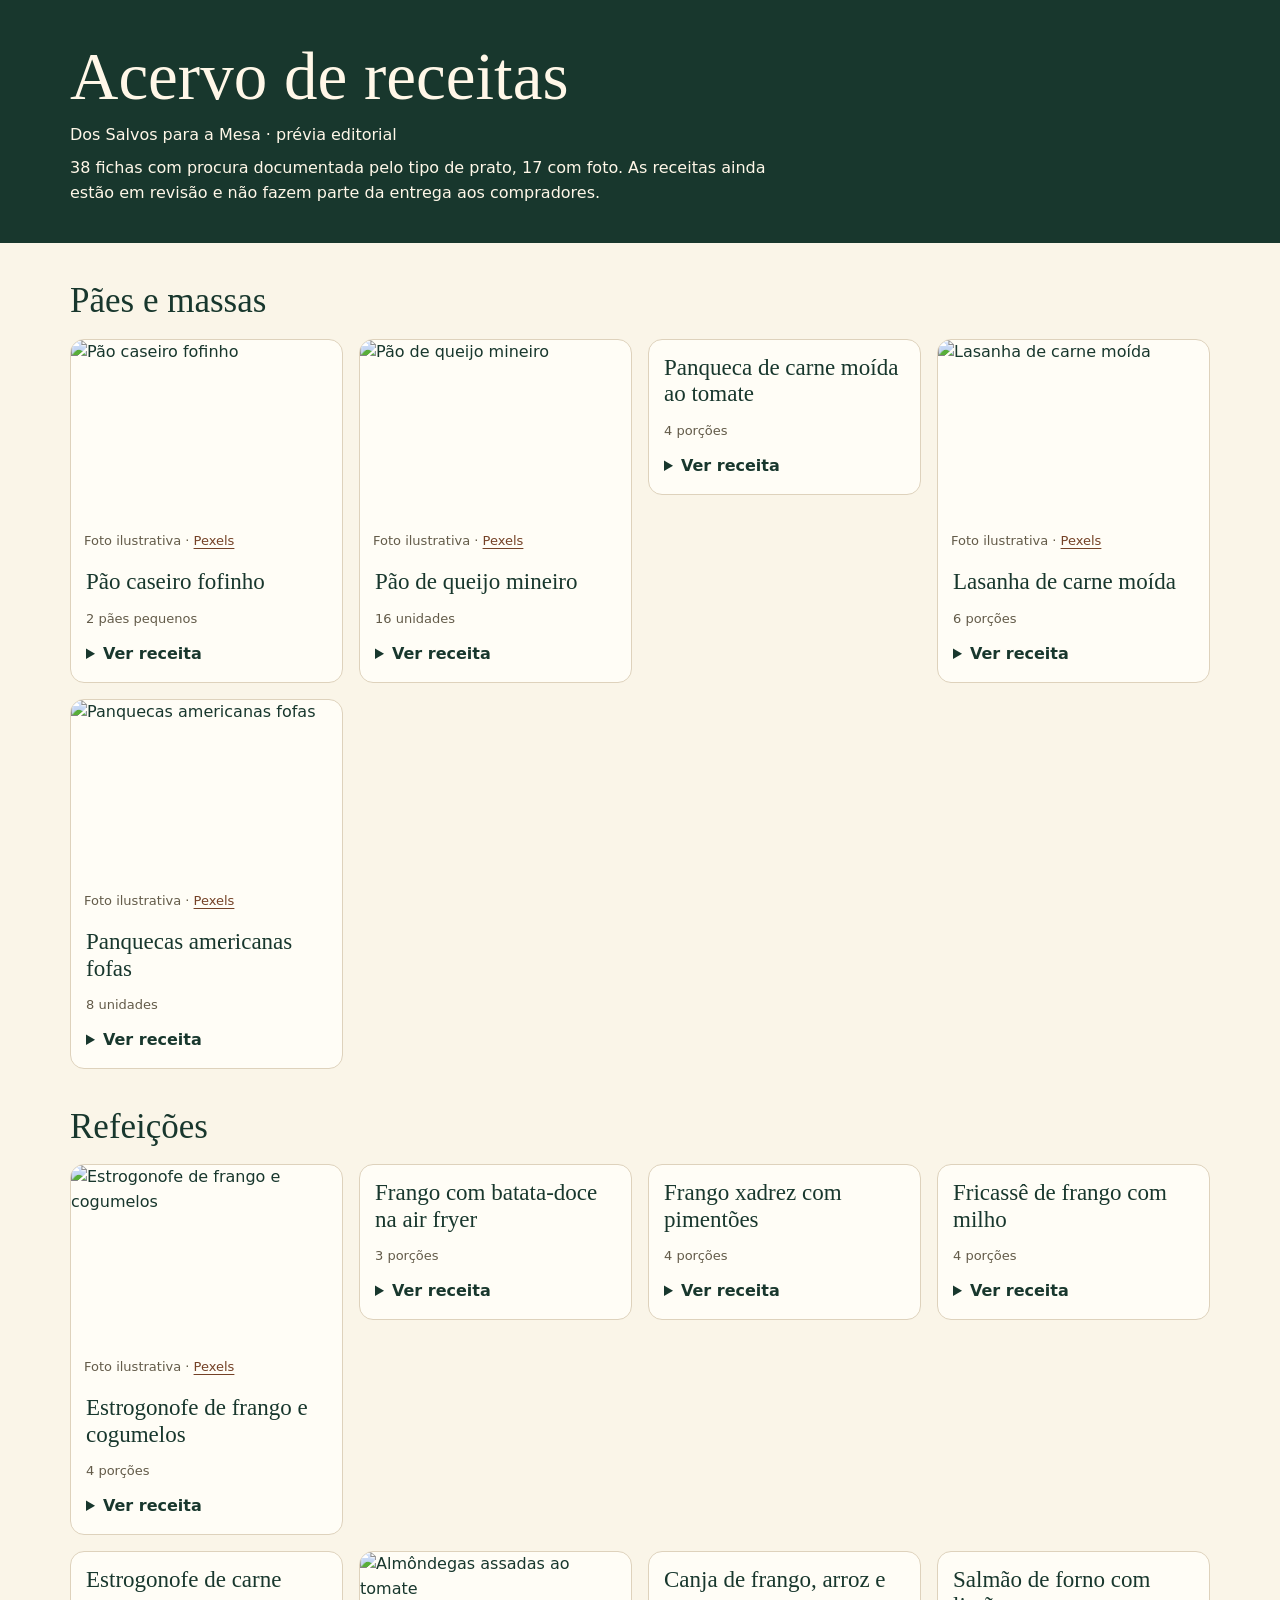
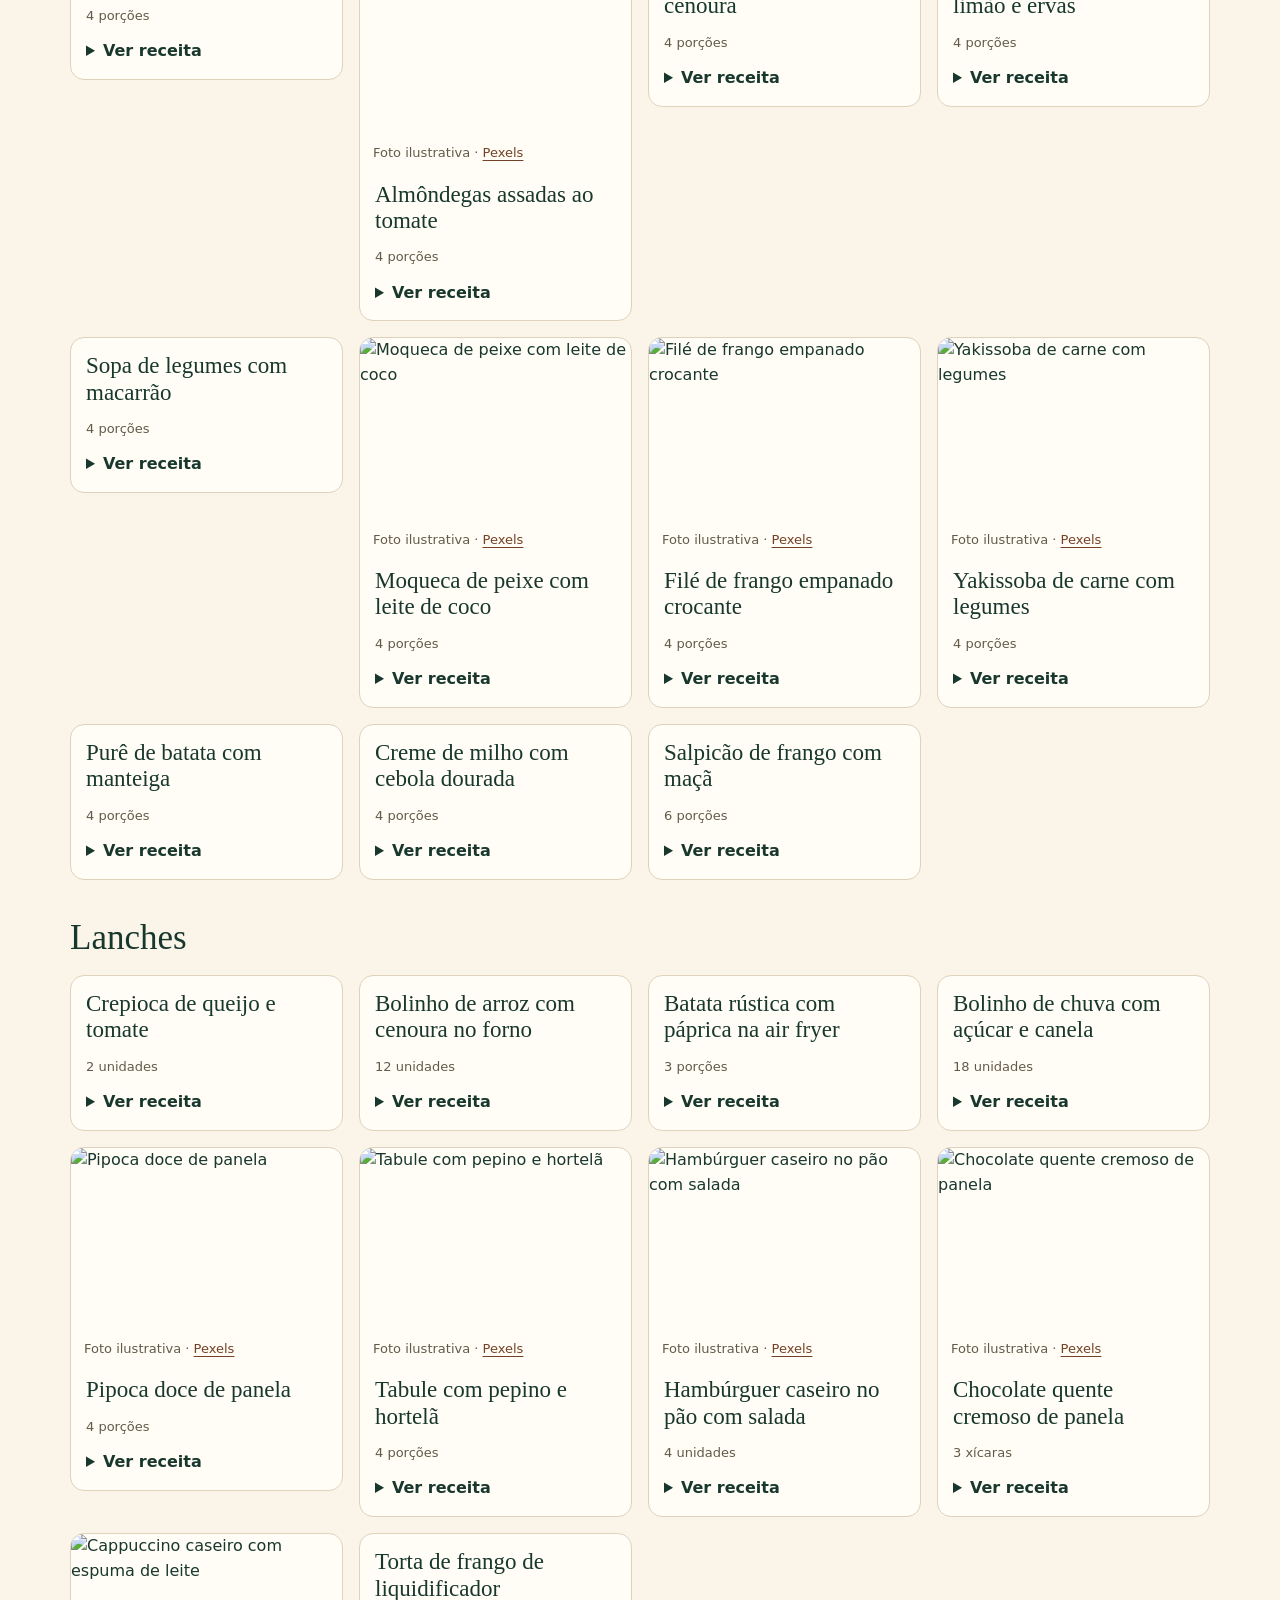
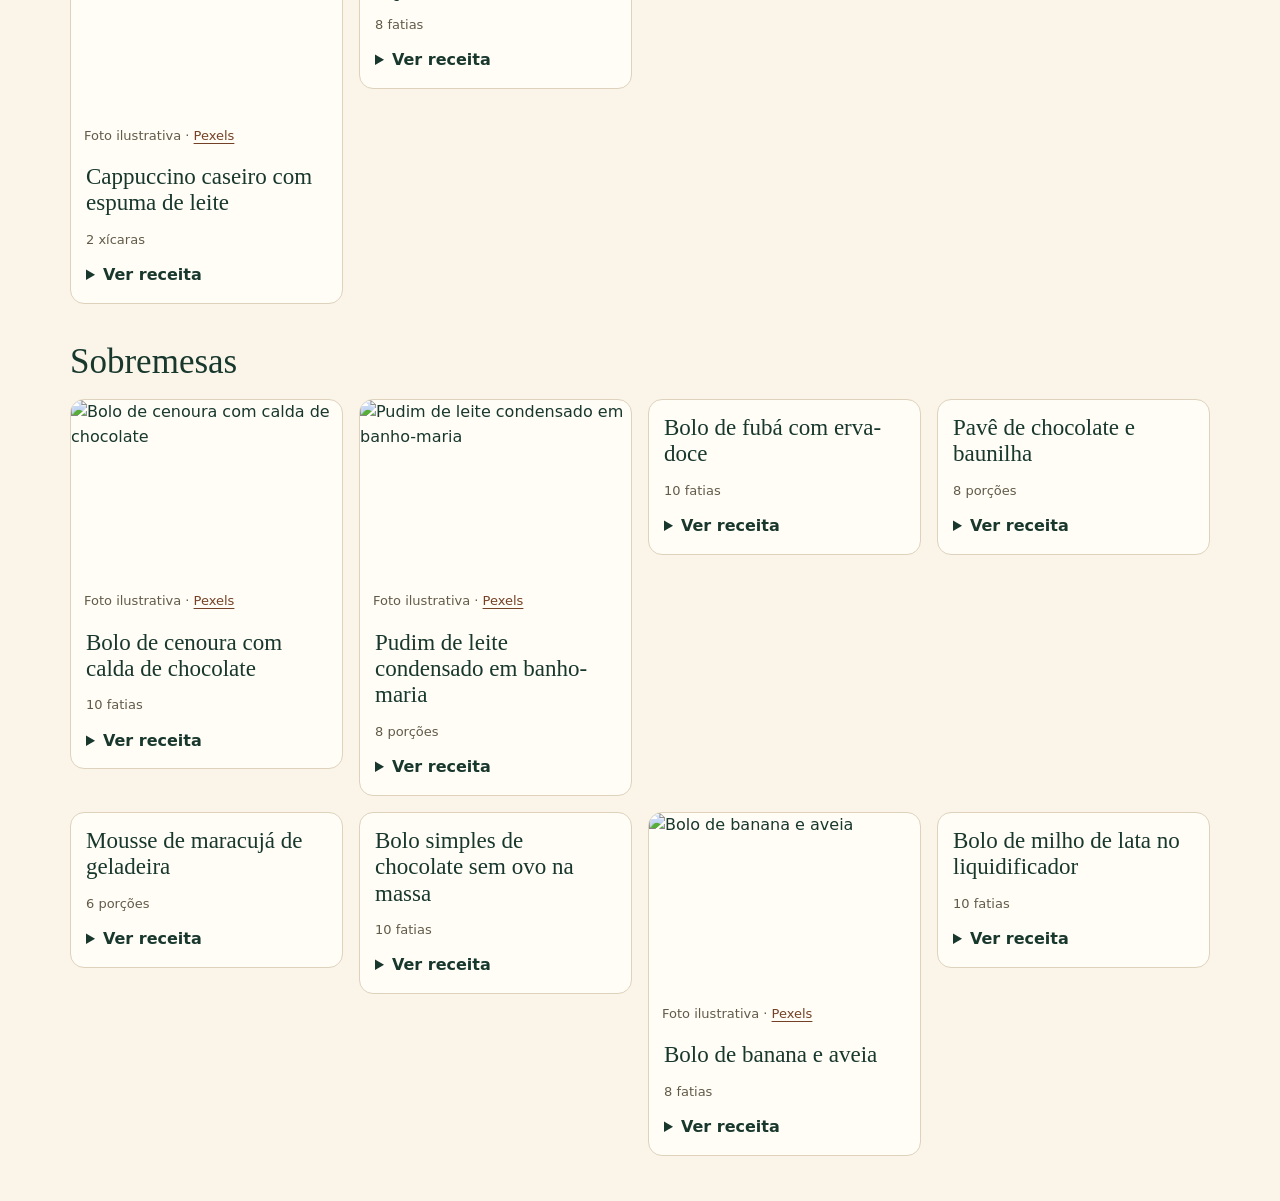
==== acervo/revisao/acervo.html @ db24f51f "Publicar prévia de 38 receitas com seleção de fotos Pexels" ====
<!doctype html><html lang="pt-BR"><head><meta charset="utf-8"><meta name="viewport" content="width=device-width, initial-scale=1">
<title>Acervo em revisão | Dos Salvos para a Mesa</title><style>
*{box-sizing:border-box}body{margin:0;background:#faf5e8;color:#18372d;font:16px/1.55 system-ui,sans-serif}header{background:#18372d;color:#fff7e8;padding:38px 0}.wrap{width:min(1140px,calc(100% - 36px));margin:auto}h1,h2,h3{font-family:Georgia,serif;line-height:1.15;font-weight:400}h1{margin:0;font-size:clamp(37px,6vw,67px)}h2{font-size:35px;margin:38px 0 17px}h3{font-size:23px;margin:0}header p{margin:8px 0 0;max-width:700px}.grid{display:grid;grid-template-columns:repeat(auto-fit,minmax(min(100%,255px),1fr));align-items:start;gap:16px}article{background:#fffdf6;border:1px solid #ded2bc;border-radius:14px;overflow:hidden}.inside{padding:15px}.yield,.source,figcaption{font-size:13px;color:#635b49}figure{margin:0}figure img{display:block;width:100%;height:auto;aspect-ratio:46/32;object-fit:cover}figcaption{padding:3px 13px}summary{cursor:pointer;font-weight:650}a{color:#744126;text-underline-offset:3px}main{padding-bottom:45px}h4{margin-bottom:5px}li{margin-bottom:6px}ul,ol{padding-left:22px}</style></head>
<body><header><div class="wrap"><h1>Acervo de receitas</h1><p>Dos Salvos para a Mesa · prévia editorial</p><p>38 fichas com procura documentada pelo tipo de prato, 17 com foto. As receitas ainda estão em revisão e não fazem parte da entrega aos compradores.</p></div></header><main class="wrap"><section><h2>Pães e massas</h2><div class="grid"><article><figure><img src="/acervo-fotos/8614367.jpg" width="460" height="320" alt="Pão caseiro fofinho" loading="lazy"><figcaption>Foto ilustrativa · <a href="https://www.pexels.com/photo/8614367/">Pexels</a></figcaption></figure><div class="inside"><h3>Pão caseiro fofinho</h3><p class="yield">2 pães pequenos</p><details><summary>Ver receita</summary><h4>Ingredientes</h4><ul><li>500 g farinha de trigo</li><li>300 ml água morna</li><li>7 g fermento biológico seco</li><li>25 g açúcar</li><li>9 g sal</li><li>30 ml óleo</li></ul><h4>Preparo</h4><ol><li>Misture farinha, fermento e açúcar. Junte água e óleo; acrescente sal e sove até a massa ficar lisa.</li><li>Cubra e deixe crescer até quase dobrar. Divida em duas partes, modele e coloque em formas de pão untadas.</li><li>Deixe crescer até a massa ficar leve. Asse a 190 °C por 25 a 35 minutos, até dourar; deixe esfriar sobre uma grade.</li></ol><p class="source">Procura pelo tipo de prato: <a href="https://www.tudogostoso.com.br/">Pão caseiro</a></p></details></div></article><article><figure><img src="/acervo-fotos/37778433.jpg" width="460" height="320" alt="Pão de queijo mineiro" loading="lazy"><figcaption>Foto ilustrativa · <a href="https://www.pexels.com/photo/37778433/">Pexels</a></figcaption></figure><div class="inside"><h3>Pão de queijo mineiro</h3><p class="yield">16 unidades</p><details><summary>Ver receita</summary><h4>Ingredientes</h4><ul><li>250 g polvilho doce</li><li>100 ml leite</li><li>55 ml óleo</li><li>4 g sal</li><li>1 ovo</li><li>150 g queijo meia-cura ralado</li></ul><h4>Preparo</h4><ol><li>Misture polvilho e sal. Aqueça leite e óleo até começar a ferver e despeje aos poucos sobre o polvilho, mexendo.</li><li>Deixe amornar, acrescente o ovo batido e o queijo. Modele 16 bolinhas com as mãos untadas.</li><li>Distribua em assadeira com espaço entre elas e asse a 190 °C por 22 a 28 minutos, até dourar.</li></ol><p class="source">Procura pelo tipo de prato: <a href="https://www.tudogostoso.com.br/">Pão de queijo fácil e delicioso</a></p></details></div></article><article><div class="inside"><h3>Panqueca de carne moída ao tomate</h3><p class="yield">4 porções</p><details><summary>Ver receita</summary><h4>Ingredientes</h4><ul><li>160 g farinha de trigo</li><li>300 ml leite</li><li>2 ovos</li><li>20 ml óleo</li><li>400 g carne moída</li><li>100 g cebola</li><li>350 g passata</li><li>5 g sal</li></ul><h4>Preparo</h4><ol><li>Bata farinha, leite, ovos, metade do óleo e uma pitada do sal. Faça discos finos numa frigideira antiaderente.</li><li>Refogue cebola e carne no óleo restante até atingir 71 °C; junte parte da passata e o restante do sal e deixe reduzir.</li><li>Recheie os discos, enrole, cubra com a passata restante e aqueça em forno a 190 °C até borbulhar.</li></ol><p class="source">Procura pelo tipo de prato: <a href="https://www.tudogostoso.com.br/">Massa de panqueca</a></p></details></div></article><article><figure><img src="/acervo-fotos/5949900.jpg" width="460" height="320" alt="Lasanha de carne moída" loading="lazy"><figcaption>Foto ilustrativa · <a href="https://www.pexels.com/photo/5949900/">Pexels</a></figcaption></figure><div class="inside"><h3>Lasanha de carne moída</h3><p class="yield">6 porções</p><details><summary>Ver receita</summary><h4>Ingredientes</h4><ul><li>320 g massa seca de lasanha</li><li>650 g carne bovina moída</li><li>700 g passata</li><li>120 g cebola</li><li>3 dentes de alho</li><li>20 ml azeite</li><li>250 g muçarela</li><li>50 g parmesão</li><li>6 g sal</li></ul><h4>Preparo</h4><ol><li>Refogue cebola e alho no azeite, doure a carne até 71 °C e encorpe com passata e sal. Prepare a massa conforme a embalagem.</li><li>Monte alternando molho, massa e muçarela. Termine com molho e parmesão.</li><li>Cubra e asse a 190 °C até a massa ficar macia. Destampe para dourar e deixe repousar antes de cortar.</li></ol><p class="source">Procura pelo tipo de prato: <a href="https://www.tudogostoso.com.br/">Lasanha de carne moída</a></p></details></div></article><article><figure><img src="/acervo-fotos/6632446.jpg" width="460" height="320" alt="Panquecas americanas fofas" loading="lazy"><figcaption>Foto ilustrativa · <a href="https://www.pexels.com/photo/6632446/">Pexels</a></figcaption></figure><div class="inside"><h3>Panquecas americanas fofas</h3><p class="yield">8 unidades</p><details><summary>Ver receita</summary><h4>Ingredientes</h4><ul><li>190 g farinha de trigo</li><li>210 ml leite</li><li>1 ovo</li><li>22 g açúcar</li><li>20 g manteiga derretida</li><li>9 g fermento químico</li><li>2 g sal</li></ul><h4>Preparo</h4><ol><li>Misture farinha, açúcar, sal e fermento. Bata à parte leite, ovo e manteiga.</li><li>Junte as misturas e mexa só até umedecer a farinha, deixando alguns grumos.</li><li>Divida em oito discos numa frigideira antiaderente aquecida. Vire quando surgirem bolhas e cozinhe o outro lado até firmar.</li></ol><p class="source">Procura pelo tipo de prato: <a href="https://www.tudogostoso.com.br/">Panqueca americana</a></p></details></div></article></div></section><section><h2>Refeições</h2><div class="grid"><article><figure><img src="/acervo-fotos/40646836.jpg" width="460" height="320" alt="Estrogonofe de frango e cogumelos" loading="lazy"><figcaption>Foto ilustrativa · <a href="https://www.pexels.com/photo/40646836/">Pexels</a></figcaption></figure><div class="inside"><h3>Estrogonofe de frango e cogumelos</h3><p class="yield">4 porções</p><details><summary>Ver receita</summary><h4>Ingredientes</h4><ul><li>600 g peito de frango em cubos</li><li>150 g cogumelos frescos</li><li>100 g cebola</li><li>15 ml óleo</li><li>30 g extrato de tomate</li><li>10 g mostarda</li><li>200 g creme de leite</li><li>5 g sal</li></ul><h4>Preparo</h4><ol><li>Doure o frango em levas no óleo. Reserve e refogue cebola e cogumelos até a água evaporar.</li><li>Volte o frango à panela, incorpore extrato, mostarda e sal; acrescente um pouco de água se necessário e cozinhe até o centro do frango atingir 74 °C.</li><li>Abaixe o fogo, acrescente creme de leite e mexa até aquecer. Sirva com arroz se desejar.</li></ol><p class="source">Procura pelo tipo de prato: <a href="https://www.tudogostoso.com.br/">Strogonoff de frango</a></p></details></div></article><article><div class="inside"><h3>Frango com batata-doce na air fryer</h3><p class="yield">3 porções</p><details><summary>Ver receita</summary><h4>Ingredientes</h4><ul><li>450 g peito de frango</li><li>500 g batata-doce</li><li>20 ml azeite</li><li>4 g páprica doce</li><li>4 g sal</li><li>15 ml suco de limão</li></ul><h4>Preparo</h4><ol><li>Corte batata e frango em pedaços regulares e tempere separadamente. Divida azeite, páprica e sal entre os dois; use limão no frango.</li><li>Asse a batata a 190 °C, mexendo na metade do tempo, até amaciar. Reserve.</li><li>Asse o frango em uma camada, vire na metade e confira 74 °C no centro. Sirva com a batata.</li></ol><p class="source">Procura pelo tipo de prato: <a href="https://www.tudogostoso.com.br/">Peito de frango na air fryer</a></p></details></div></article><article><div class="inside"><h3>Frango xadrez com pimentões</h3><p class="yield">4 porções</p><details><summary>Ver receita</summary><h4>Ingredientes</h4><ul><li>600 g peito de frango</li><li>220 g pimentão</li><li>130 g cebola</li><li>40 ml shoyu</li><li>10 g amido de milho</li><li>160 ml água</li><li>20 ml óleo</li><li>50 g amendoim torrado</li></ul><h4>Preparo</h4><ol><li>Corte frango, cebola e pimentões em cubos. Dissolva o amido na água fria e junte shoyu.</li><li>Doure o frango em levas no óleo. Retire e salteie cebola e pimentões até ficarem firmes.</li><li>Volte o frango, adicione o molho e cozinhe até engrossar e o frango chegar a 74 °C no centro. Finalize com amendoim.</li></ol><p class="source">Procura pelo tipo de prato: <a href="https://www.tudogostoso.com.br/">Frango xadrez</a></p></details></div></article><article><div class="inside"><h3>Fricassê de frango com milho</h3><p class="yield">4 porções</p><details><summary>Ver receita</summary><h4>Ingredientes</h4><ul><li>450 g frango cozido e desfiado</li><li>170 g milho cozido escorrido</li><li>160 g creme de leite</li><li>120 g requeijão</li><li>100 g cebola</li><li>10 ml óleo</li><li>100 g muçarela</li><li>60 g batata palha</li></ul><h4>Preparo</h4><ol><li>Bata o milho, o creme de leite e o requeijão até formar um creme.</li><li>Refogue a cebola no óleo e incorpore o frango e o creme. Passe para um refratário e cubra com muçarela.</li><li>Asse a 200 °C até dourar e atingir 74 °C no centro. Distribua a batata palha ao servir.</li></ol><p class="source">Procura pelo tipo de prato: <a href="https://www.tudogostoso.com.br/">Fricassê de frango</a></p></details></div></article><article><div class="inside"><h3>Estrogonofe de carne</h3><p class="yield">4 porções</p><details><summary>Ver receita</summary><h4>Ingredientes</h4><ul><li>600 g alcatra em tiras</li><li>100 g cebola</li><li>150 g cogumelos</li><li>20 ml óleo</li><li>30 g extrato de tomate</li><li>12 g mostarda</li><li>200 g creme de leite</li><li>5 g sal</li></ul><h4>Preparo</h4><ol><li>Seque e doure a carne no óleo em levas. Reserve.</li><li>Refogue cebola e cogumelos até a água evaporar. Junte extrato, mostarda e sal e mexa por um minuto.</li><li>Volte a carne até o ponto desejado, incorpore creme de leite em fogo baixo e aqueça sem deixar ferver vigorosamente.</li></ol><p class="source">Procura pelo tipo de prato: <a href="https://www.tudogostoso.com.br/">Estrogonofe de carne simples</a></p></details></div></article><article><figure><img src="/acervo-fotos/40646831.jpg" width="460" height="320" alt="Almôndegas assadas ao tomate" loading="lazy"><figcaption>Foto ilustrativa · <a href="https://www.pexels.com/photo/40646831/">Pexels</a></figcaption></figure><div class="inside"><h3>Almôndegas assadas ao tomate</h3><p class="yield">4 porções</p><details><summary>Ver receita</summary><h4>Ingredientes</h4><ul><li>500 g carne bovina moída</li><li>45 g farinha de rosca</li><li>1 ovo</li><li>60 g cebola ralada</li><li>2 dentes de alho</li><li>5 g sal</li><li>400 g passata de tomate</li><li>15 ml azeite</li><li>6 g salsinha</li></ul><h4>Preparo</h4><ol><li>Misture carne, farinha, ovo, cebola, metade do alho, sal e salsinha até dar liga. Modele 16 unidades.</li><li>Disponha em assadeira untada e asse a 210 °C até firmarem e atingirem 71 °C no centro.</li><li>Aqueça a passata com azeite e o alho restante; envolva as almôndegas no molho e sirva.</li></ol><p class="source">Procura pelo tipo de prato: <a href="https://www.tudogostoso.com.br/">Almôndegas</a></p></details></div></article><article><div class="inside"><h3>Canja de frango, arroz e cenoura</h3><p class="yield">4 porções</p><details><summary>Ver receita</summary><h4>Ingredientes</h4><ul><li>400 g peito de frango</li><li>110 g arroz</li><li>160 g cenoura</li><li>100 g cebola</li><li>2 dentes de alho</li><li>15 ml óleo</li><li>1 litro de água</li><li>5 g sal</li><li>8 g salsinha</li></ul><h4>Preparo</h4><ol><li>Refogue cebola e alho no óleo. Junte frango, água e sal e cozinhe até o frango atingir 74 °C.</li><li>Retire e desfie o frango. No caldo, cozinhe o arroz e a cenoura em cubos até amaciarem.</li><li>Volte o frango à panela, aqueça, ajuste a consistência e finalize com salsinha.</li></ol><p class="source">Procura pelo tipo de prato: <a href="https://www.tudogostoso.com.br/">Canja de galinha rápida</a></p></details></div></article><article><div class="inside"><h3>Salmão de forno com limão e ervas</h3><p class="yield">4 porções</p><details><summary>Ver receita</summary><h4>Ingredientes</h4><ul><li>600 g filé de salmão</li><li>20 ml azeite</li><li>25 ml suco de limão</li><li>1 dente de alho</li><li>8 g salsinha</li><li>4 g sal</li></ul><h4>Preparo</h4><ol><li>Misture azeite, alho, limão e sal. Pincele no salmão e disponha em travessa com a pele para baixo.</li><li>Asse a 200 °C até chegar a 63 °C no centro, conferindo com termômetro.</li><li>Finalize com salsinha picada e sirva.</li></ol><p class="source">Procura pelo tipo de prato: <a href="https://www.tudogostoso.com.br/">Filé de salmão ao forno facílimo</a></p></details></div></article><article><div class="inside"><h3>Sopa de legumes com macarrão</h3><p class="yield">4 porções</p><details><summary>Ver receita</summary><h4>Ingredientes</h4><ul><li>120 g macarrão sem ovo</li><li>250 g batata</li><li>160 g cenoura</li><li>150 g abobrinha</li><li>100 g cebola</li><li>200 g tomate</li><li>15 ml azeite</li><li>1 litro de água</li><li>5 g sal</li></ul><h4>Preparo</h4><ol><li>Refogue a cebola em azeite e junte tomate, água e sal.</li><li>Cozinhe batata e cenoura em cubos até começarem a amaciar. Junte abobrinha e macarrão.</li><li>Cozinhe até a massa ficar macia e acerte a consistência com água quente, se precisar.</li></ol><p class="source">Procura pelo tipo de prato: <a href="https://www.tudogostoso.com.br/">Sopa de legumes com macarrão</a></p></details></div></article><article><figure><img src="/acervo-fotos/32252190.jpg" width="460" height="320" alt="Moqueca de peixe com leite de coco" loading="lazy"><figcaption>Foto ilustrativa · <a href="https://www.pexels.com/photo/32252190/">Pexels</a></figcaption></figure><div class="inside"><h3>Moqueca de peixe com leite de coco</h3><p class="yield">4 porções</p><details><summary>Ver receita</summary><h4>Ingredientes</h4><ul><li>600 g peixe branco em postas</li><li>240 g tomate</li><li>150 g pimentão</li><li>120 g cebola</li><li>200 ml leite de coco</li><li>15 ml azeite de dendê</li><li>20 ml suco de limão</li><li>5 g sal</li><li>8 g coentro</li></ul><h4>Preparo</h4><ol><li>Tempere o peixe com limão e sal. Fatie cebola, tomate e pimentão.</li><li>Refogue cebola e pimentão no dendê, junte tomate e leite de coco e deixe formar o caldo.</li><li>Acomode as postas, tampe e cozinhe em fogo baixo até o centro atingir 63 °C. Finalize com coentro.</li></ol><p class="source">Procura pelo tipo de prato: <a href="https://www.tudogostoso.com.br/">Moqueca de peixe fácil</a></p></details></div></article><article><figure><img src="/acervo-fotos/39976667.jpg" width="460" height="320" alt="Filé de frango empanado crocante" loading="lazy"><figcaption>Foto ilustrativa · <a href="https://www.pexels.com/photo/39976667/">Pexels</a></figcaption></figure><div class="inside"><h3>Filé de frango empanado crocante</h3><p class="yield">4 porções</p><details><summary>Ver receita</summary><h4>Ingredientes</h4><ul><li>600 g filé de frango</li><li>60 g farinha de trigo</li><li>2 ovos</li><li>110 g farinha de rosca</li><li>5 g sal</li><li>3 g páprica doce</li><li>120 ml óleo</li></ul><h4>Preparo</h4><ol><li>Tempere o frango com sal e páprica. Passe na farinha de trigo, nos ovos batidos e na farinha de rosca.</li><li>Aqueça o óleo em uma frigideira e frite em pequenas levas, virando uma vez para dourar por igual.</li><li>Retire quando a parte mais grossa atingir 74 °C e deixe escorrer sobre uma grade.</li></ol><p class="source">Procura pelo tipo de prato: <a href="https://www.tudogostoso.com.br/">Filé de frango empanado</a></p></details></div></article><article><figure><img src="/acervo-fotos/27135617.jpg" width="460" height="320" alt="Yakissoba de carne com legumes" loading="lazy"><figcaption>Foto ilustrativa · <a href="https://www.pexels.com/photo/27135617/">Pexels</a></figcaption></figure><div class="inside"><h3>Yakissoba de carne com legumes</h3><p class="yield">4 porções</p><details><summary>Ver receita</summary><h4>Ingredientes</h4><ul><li>250 g macarrão para yakissoba</li><li>360 g alcatra em tiras</li><li>180 g brócolis</li><li>150 g cenoura</li><li>120 g pimentão</li><li>60 ml shoyu</li><li>12 g amido de milho</li><li>180 ml água</li><li>20 ml óleo</li></ul><h4>Preparo</h4><ol><li>Cozinhe o macarrão conforme a embalagem. Misture água fria, shoyu e amido.</li><li>Doure a carne em levas, retire e salteie os legumes no óleo até ficarem firmes.</li><li>Volte a carne, junte o molho e mexa até engrossar. Incorpore o macarrão e sirva quente.</li></ol><p class="source">Procura pelo tipo de prato: <a href="https://www.tudogostoso.com.br/">Yakissoba da casa</a></p></details></div></article><article><div class="inside"><h3>Purê de batata com manteiga</h3><p class="yield">4 porções</p><details><summary>Ver receita</summary><h4>Ingredientes</h4><ul><li>700 g batata</li><li>130 ml leite</li><li>30 g manteiga</li><li>5 g sal</li></ul><h4>Preparo</h4><ol><li>Descasque e corte as batatas em pedaços do mesmo tamanho. Cozinhe até amaciarem por completo.</li><li>Escorra bem e passe ainda quente pelo espremedor.</li><li>Incorpore a manteiga, o sal e o leite aquecido aos poucos até a consistência desejada.</li></ol><p class="source">Procura pelo tipo de prato: <a href="https://www.tudogostoso.com.br/">Purê de batata simples e fácil</a></p></details></div></article><article><div class="inside"><h3>Creme de milho com cebola dourada</h3><p class="yield">4 porções</p><details><summary>Ver receita</summary><h4>Ingredientes</h4><ul><li>340 g milho cozido e escorrido</li><li>260 ml leite</li><li>70 g cebola</li><li>20 g manteiga</li><li>10 g amido de milho</li><li>3 g sal</li></ul><h4>Preparo</h4><ol><li>Bata metade do milho com leite e amido.</li><li>Refogue a cebola na manteiga, adicione a mistura batida e o milho restante.</li><li>Cozinhe em fogo médio, mexendo até encorpar. Ajuste o sal e sirva.</li></ol><p class="source">Procura pelo tipo de prato: <a href="https://www.tudogostoso.com.br/">Creme de milho</a></p></details></div></article><article><div class="inside"><h3>Salpicão de frango com maçã</h3><p class="yield">6 porções</p><details><summary>Ver receita</summary><h4>Ingredientes</h4><ul><li>420 g frango cozido e desfiado</li><li>140 g cenoura</li><li>160 g maçã</li><li>100 g ervilha cozida</li><li>130 g maionese</li><li>15 ml suco de limão</li><li>45 g batata palha</li></ul><h4>Preparo</h4><ol><li>Rale a cenoura, corte a maçã em cubos e regue com limão.</li><li>Misture com frango, ervilha e maionese e mantenha refrigerado até servir.</li><li>Distribua a batata palha na hora para conservar a crocância.</li></ol><p class="source">Procura pelo tipo de prato: <a href="https://www.tudogostoso.com.br/">Salpicão de frango simples</a></p></details></div></article></div></section><section><h2>Lanches</h2><div class="grid"><article><div class="inside"><h3>Crepioca de queijo e tomate</h3><p class="yield">2 unidades</p><details><summary>Ver receita</summary><h4>Ingredientes</h4><ul><li>2 ovos</li><li>60 g goma hidratada de tapioca</li><li>60 g queijo minas</li><li>90 g tomate</li><li>1 g sal</li><li>5 ml azeite</li></ul><h4>Preparo</h4><ol><li>Bata ovos, goma e sal até uniformizar. Divida em duas porções.</li><li>Unte a frigideira, adicione uma porção e vire quando a borda soltar e o centro firmar.</li><li>Recheie com queijo e tomate e dobre. Repita e aqueça até o queijo amolecer.</li></ol><p class="source">Procura pelo tipo de prato: <a href="https://www.tudogostoso.com.br/">Crepioca fit</a></p></details></div></article><article><div class="inside"><h3>Bolinho de arroz com cenoura no forno</h3><p class="yield">12 unidades</p><details><summary>Ver receita</summary><h4>Ingredientes</h4><ul><li>300 g arroz cozido</li><li>100 g cenoura</li><li>2 ovos</li><li>60 g parmesão</li><li>45 g farinha de trigo</li><li>10 ml azeite</li></ul><h4>Preparo</h4><ol><li>Misture arroz, cenoura ralada, ovos, parmesão e farinha. Deixe repousar 5 minutos.</li><li>Modele em porções achatadas e disponha em assadeira untada com azeite.</li><li>Asse a 200 °C por 20 a 25 minutos, virando quando estiverem firmes; confira 74 °C no centro se usar arroz refrigerado.</li></ol><p class="source">Procura pelo tipo de prato: <a href="https://www.tudogostoso.com.br/">Bolinho de arroz</a></p></details></div></article><article><div class="inside"><h3>Batata rústica com páprica na air fryer</h3><p class="yield">3 porções</p><details><summary>Ver receita</summary><h4>Ingredientes</h4><ul><li>600 g batata</li><li>15 ml azeite</li><li>4 g páprica defumada</li><li>3 g sal</li><li>2 g alho em pó</li></ul><h4>Preparo</h4><ol><li>Lave a batata, corte em gomos e seque bem. Misture com azeite e temperos.</li><li>Disponha sem amontoar na cesta. Asse a 190 °C por 20 a 27 minutos, sacudindo na metade.</li><li>Retire quando o centro estiver macio e as bordas douradas.</li></ol><p class="source">Procura pelo tipo de prato: <a href="https://trends.withgoogle.com/year-in-search/2025/br/">Batata frita na air fryer</a></p></details></div></article><article><div class="inside"><h3>Bolinho de chuva com açúcar e canela</h3><p class="yield">18 unidades</p><details><summary>Ver receita</summary><h4>Ingredientes</h4><ul><li>200 g farinha de trigo</li><li>1 ovo</li><li>115 ml leite</li><li>35 g açúcar</li><li>6 g fermento químico</li><li>500 ml óleo para fritar</li><li>30 g açúcar para finalizar</li><li>3 g canela</li></ul><h4>Preparo</h4><ol><li>Misture ovo, leite e açúcar. Junte farinha e fermento até formar massa que caia da colher lentamente.</li><li>Aqueça o óleo a cerca de 170 °C e frite pequenas porções em levas, virando até dourar por igual e cozinhar no centro.</li><li>Escorra e passe no açúcar misturado com a canela.</li></ol><p class="source">Procura pelo tipo de prato: <a href="https://www.tudogostoso.com.br/">Bolinho de chuva</a></p></details></div></article><article><figure><img src="/acervo-fotos/7676087.jpg" width="460" height="320" alt="Pipoca doce de panela" loading="lazy"><figcaption>Foto ilustrativa · <a href="https://www.pexels.com/photo/7676087/">Pexels</a></figcaption></figure><div class="inside"><h3>Pipoca doce de panela</h3><p class="yield">4 porções</p><details><summary>Ver receita</summary><h4>Ingredientes</h4><ul><li>75 g milho de pipoca</li><li>15 ml óleo</li><li>85 g açúcar</li><li>30 ml água</li></ul><h4>Preparo</h4><ol><li>Estoure o milho no óleo em panela tampada, sacudindo com cuidado e desligando quando os estouros rarearem.</li><li>Em outra panela, ferva açúcar e água sem mexer até obter caramelo claro.</li><li>Despeje aos poucos sobre a pipoca já estourada, mexa com uma espátula e espalhe até esfriar.</li></ol><p class="source">Procura pelo tipo de prato: <a href="https://www.tudogostoso.com.br/">Pipoca doce</a></p></details></div></article><article><figure><img src="/acervo-fotos/10311638.jpg" width="460" height="320" alt="Tabule com pepino e hortelã" loading="lazy"><figcaption>Foto ilustrativa · <a href="https://www.pexels.com/photo/10311638/">Pexels</a></figcaption></figure><div class="inside"><h3>Tabule com pepino e hortelã</h3><p class="yield">4 porções</p><details><summary>Ver receita</summary><h4>Ingredientes</h4><ul><li>90 g trigo para quibe</li><li>250 g tomate</li><li>180 g pepino</li><li>40 g salsinha</li><li>12 g hortelã</li><li>35 ml suco de limão</li><li>25 ml azeite</li><li>4 g sal</li></ul><h4>Preparo</h4><ol><li>Hidrate o trigo conforme a embalagem, escorra e aperte bem para remover a água.</li><li>Corte tomate e pepino em cubos pequenos e pique as ervas.</li><li>Misture com o trigo, limão, azeite e sal. Gele por 20 minutos antes de servir.</li></ol><p class="source">Procura pelo tipo de prato: <a href="https://www.tudogostoso.com.br/">Tabule</a></p></details></div></article><article><figure><img src="/acervo-fotos/5860581.jpg" width="460" height="320" alt="Hambúrguer caseiro no pão com salada" loading="lazy"><figcaption>Foto ilustrativa · <a href="https://www.pexels.com/photo/5860581/">Pexels</a></figcaption></figure><div class="inside"><h3>Hambúrguer caseiro no pão com salada</h3><p class="yield">4 unidades</p><details><summary>Ver receita</summary><h4>Ingredientes</h4><ul><li>520 g carne bovina moída</li><li>4 pães de hambúrguer</li><li>130 g tomate</li><li>60 g alface</li><li>70 g cebola roxa</li><li>5 g sal</li><li>10 ml óleo</li></ul><h4>Preparo</h4><ol><li>Modele quatro discos e tempere com sal. Corte os pães, fatie tomate e cebola e higienize a alface.</li><li>Doure os discos numa frigideira untada, virando na metade, até o centro atingir 71 °C.</li><li>Toste levemente os pães e monte com a carne e os vegetais.</li></ol><p class="source">Procura pelo tipo de prato: <a href="https://www.tudogostoso.com.br/">Hambúrguer caseiro</a></p></details></div></article><article><figure><img src="/acervo-fotos/6463658.jpg" width="460" height="320" alt="Chocolate quente cremoso de panela" loading="lazy"><figcaption>Foto ilustrativa · <a href="https://www.pexels.com/photo/6463658/">Pexels</a></figcaption></figure><div class="inside"><h3>Chocolate quente cremoso de panela</h3><p class="yield">3 xícaras</p><details><summary>Ver receita</summary><h4>Ingredientes</h4><ul><li>500 ml leite</li><li>65 g chocolate meio amargo</li><li>14 g cacau em pó</li><li>12 g amido de milho</li><li>20 g açúcar</li></ul><h4>Preparo</h4><ol><li>Dissolva o amido em parte do leite frio e peneire o cacau.</li><li>Junte o leite restante e o açúcar; aqueça em fogo médio, mexendo até ficar levemente cremoso.</li><li>Desligue, acrescente o chocolate picado e mexa até derreter. Sirva quente.</li></ol><p class="source">Procura pelo tipo de prato: <a href="https://www.tudogostoso.com.br/">Chocolate quente cremoso</a></p></details></div></article><article><figure><img src="/acervo-fotos/36010234.jpg" width="460" height="320" alt="Cappuccino caseiro com espuma de leite" loading="lazy"><figcaption>Foto ilustrativa · <a href="https://www.pexels.com/photo/36010234/">Pexels</a></figcaption></figure><div class="inside"><h3>Cappuccino caseiro com espuma de leite</h3><p class="yield">2 xícaras</p><details><summary>Ver receita</summary><h4>Ingredientes</h4><ul><li>120 ml café forte</li><li>180 ml leite</li><li>8 g cacau em pó</li><li>8 g açúcar</li><li>1 g canela</li></ul><h4>Preparo</h4><ol><li>Prepare o café e misture com cacau e açúcar até dissolver.</li><li>Aqueça o leite sem deixar ferver e bata até formar espuma.</li><li>Divida o café entre duas xícaras, adicione o leite e finalize com a espuma e a canela.</li></ol><p class="source">Procura pelo tipo de prato: <a href="https://www.tudogostoso.com.br/">Cappuccino caseiro</a></p></details></div></article><article><div class="inside"><h3>Torta de frango de liquidificador</h3><p class="yield">8 fatias</p><details><summary>Ver receita</summary><h4>Ingredientes</h4><ul><li>420 g frango cozido e desfiado</li><li>130 g tomate</li><li>100 g cebola</li><li>250 g farinha de trigo</li><li>360 ml leite</li><li>3 ovos</li><li>70 ml óleo</li><li>12 g fermento químico</li><li>5 g sal</li></ul><h4>Preparo</h4><ol><li>Refogue cebola e tomate em um pouco do óleo e misture o frango. Reserve.</li><li>Bata leite, ovos, óleo restante e sal. Acrescente farinha e, por último, fermento.</li><li>Alterne massa, recheio e massa em forma untada. Asse a 180 °C até dourar e atingir 74 °C no centro.</li></ol><p class="source">Procura pelo tipo de prato: <a href="https://www.tudogostoso.com.br/">Torta de frango</a></p></details></div></article></div></section><section><h2>Sobremesas</h2><div class="grid"><article><figure><img src="/acervo-fotos/37711037.jpg" width="460" height="320" alt="Bolo de cenoura com calda de chocolate" loading="lazy"><figcaption>Foto ilustrativa · <a href="https://www.pexels.com/photo/37711037/">Pexels</a></figcaption></figure><div class="inside"><h3>Bolo de cenoura com calda de chocolate</h3><p class="yield">10 fatias</p><details><summary>Ver receita</summary><h4>Ingredientes</h4><ul><li>250 g cenoura</li><li>3 ovos</li><li>120 ml óleo</li><li>190 g açúcar</li><li>230 g farinha de trigo</li><li>12 g fermento químico</li><li>90 ml leite</li><li>30 g cacau em pó</li><li>65 g açúcar para a calda</li><li>15 g manteiga</li></ul><h4>Preparo</h4><ol><li>Bata cenoura, ovos, óleo e 190 g de açúcar. Passe para uma tigela e incorpore farinha e fermento.</li><li>Despeje em forma untada e asse a 180 °C por 35 a 42 minutos, até um palito sair limpo.</li><li>Aqueça o leite, cacau, açúcar da calda e manteiga, mexendo até engrossar levemente. Espalhe sobre o bolo.</li></ol><p class="source">Procura pelo tipo de prato: <a href="https://www.tudogostoso.com.br/">Bolo de cenoura</a></p></details></div></article><article><figure><img src="/acervo-fotos/15867169.jpg" width="460" height="320" alt="Pudim de leite condensado em banho-maria" loading="lazy"><figcaption>Foto ilustrativa · <a href="https://www.pexels.com/photo/15867169/">Pexels</a></figcaption></figure><div class="inside"><h3>Pudim de leite condensado em banho-maria</h3><p class="yield">8 porções</p><details><summary>Ver receita</summary><h4>Ingredientes</h4><ul><li>110 g açúcar</li><li>40 ml água</li><li>395 g leite condensado</li><li>380 ml leite</li><li>3 ovos</li></ul><h4>Preparo</h4><ol><li>Faça um caramelo âmbar com açúcar e água em fogo médio e espalhe na forma.</li><li>Misture ovos, leite condensado e leite sem bater demais. Peneire sobre o caramelo e cubra a forma.</li><li>Asse em banho-maria a 160 °C até firmar nas bordas e o centro tremer pouco. Deixe baixar o calor, leve à geladeira até firmar bem e desenforme frio.</li></ol><p class="source">Procura pelo tipo de prato: <a href="https://www.tudogostoso.com.br/">Pudim de leite condensado</a></p></details></div></article><article><div class="inside"><h3>Bolo de fubá com erva-doce</h3><p class="yield">10 fatias</p><details><summary>Ver receita</summary><h4>Ingredientes</h4><ul><li>170 g fubá</li><li>90 g farinha de trigo</li><li>170 g açúcar</li><li>3 ovos</li><li>220 ml leite</li><li>85 ml óleo</li><li>12 g fermento químico</li><li>3 g erva-doce</li></ul><h4>Preparo</h4><ol><li>Misture ovos, açúcar, leite e óleo. Adicione fubá, farinha e erva-doce e mexa só até ficar uniforme.</li><li>Incorpore o fermento e despeje em forma untada.</li><li>Asse a 180 °C por 30 a 40 minutos, até firmar e dourar. Espere amornar antes de cortar.</li></ol><p class="source">Procura pelo tipo de prato: <a href="https://www.tudogostoso.com.br/">Bolo de fubá simples</a></p></details></div></article><article><div class="inside"><h3>Pavê de chocolate e baunilha</h3><p class="yield">8 porções</p><details><summary>Ver receita</summary><h4>Ingredientes</h4><ul><li>680 ml leite</li><li>395 g leite condensado</li><li>30 g amido de milho</li><li>5 ml extrato de baunilha</li><li>140 g chocolate meio amargo</li><li>180 g biscoito maisena</li></ul><h4>Preparo</h4><ol><li>Reserve 80 ml do leite para os biscoitos. Dissolva o amido nos 600 ml restantes, junte leite condensado e cozinhe mexendo até engrossar.</li><li>Separe metade do creme e derreta o chocolate nela; aromatize a outra metade com baunilha.</li><li>Alterne biscoitos rapidamente umedecidos com os cremes e gele até firmar.</li></ol><p class="source">Procura pelo tipo de prato: <a href="https://www.tudogostoso.com.br/">Pavê de chocolate</a></p></details></div></article><article><div class="inside"><h3>Mousse de maracujá de geladeira</h3><p class="yield">6 porções</p><details><summary>Ver receita</summary><h4>Ingredientes</h4><ul><li>395 g leite condensado</li><li>200 g creme de leite</li><li>130 ml suco concentrado de maracujá</li><li>40 g polpa de maracujá</li></ul><h4>Preparo</h4><ol><li>Bata leite condensado e creme de leite até homogeneizar. Junte o suco aos poucos e bata brevemente.</li><li>Distribua em taças e leve à geladeira por 4 horas ou até firmar.</li><li>Cubra com uma colherada da polpa antes de servir.</li></ol><p class="source">Procura pelo tipo de prato: <a href="https://www.tudogostoso.com.br/">Mousse de maracujá</a></p></details></div></article><article><div class="inside"><h3>Bolo simples de chocolate sem ovo na massa</h3><p class="yield">10 fatias</p><details><summary>Ver receita</summary><h4>Ingredientes</h4><ul><li>240 g farinha de trigo</li><li>180 g açúcar</li><li>35 g cacau em pó</li><li>270 ml água morna</li><li>80 ml óleo</li><li>12 g fermento químico</li><li>2 g sal</li></ul><h4>Preparo</h4><ol><li>Misture farinha, açúcar, cacau e sal. Adicione água e óleo e mexa até desaparecerem os pontos secos.</li><li>Incorpore fermento e transfira para uma forma untada.</li><li>Asse a 180 °C por cerca de 35 minutos ou até um palito sair sem massa crua. Deixe amornar antes de desenformar.</li></ol><p class="source">Procura pelo tipo de prato: <a href="https://www.tudogostoso.com.br/">Bolo de chocolate simples</a></p></details></div></article><article><figure><img src="/acervo-fotos/6803031.jpg" width="460" height="320" alt="Bolo de banana e aveia" loading="lazy"><figcaption>Foto ilustrativa · <a href="https://www.pexels.com/photo/6803031/">Pexels</a></figcaption></figure><div class="inside"><h3>Bolo de banana e aveia</h3><p class="yield">8 fatias</p><details><summary>Ver receita</summary><h4>Ingredientes</h4><ul><li>300 g banana madura</li><li>2 ovos</li><li>150 g farinha de aveia</li><li>45 ml óleo</li><li>10 g fermento químico</li><li>2 g canela</li></ul><h4>Preparo</h4><ol><li>Amasse as bananas. Misture ovos e óleo e, em seguida, adicione aveia e canela.</li><li>Incorpore fermento e coloque a massa em forma pequena untada.</li><li>Asse a 180 °C por 30 a 38 minutos, até firmar e um palito sair sem massa crua.</li></ol><p class="source">Procura pelo tipo de prato: <a href="https://www.tudogostoso.com.br/">Bolo de banana com aveia</a></p></details></div></article><article><div class="inside"><h3>Bolo de milho de lata no liquidificador</h3><p class="yield">10 fatias</p><details><summary>Ver receita</summary><h4>Ingredientes</h4><ul><li>170 g milho em conserva escorrido</li><li>180 ml leite</li><li>3 ovos</li><li>150 g açúcar</li><li>70 ml óleo</li><li>160 g flocão de milho</li><li>12 g fermento químico</li></ul><h4>Preparo</h4><ol><li>Bata milho, leite, ovos, açúcar e óleo até ficar uniforme. Junte flocão e bata por poucos segundos.</li><li>Incorpore fermento e transfira para uma forma untada.</li><li>Asse a 180 °C por 35 a 45 minutos, até dourar e firmar o centro.</li></ol><p class="source">Procura pelo tipo de prato: <a href="https://www.tudogostoso.com.br/">Bolo de milho de lata no liquidificador</a></p></details></div></article></div></section></main></body></html>
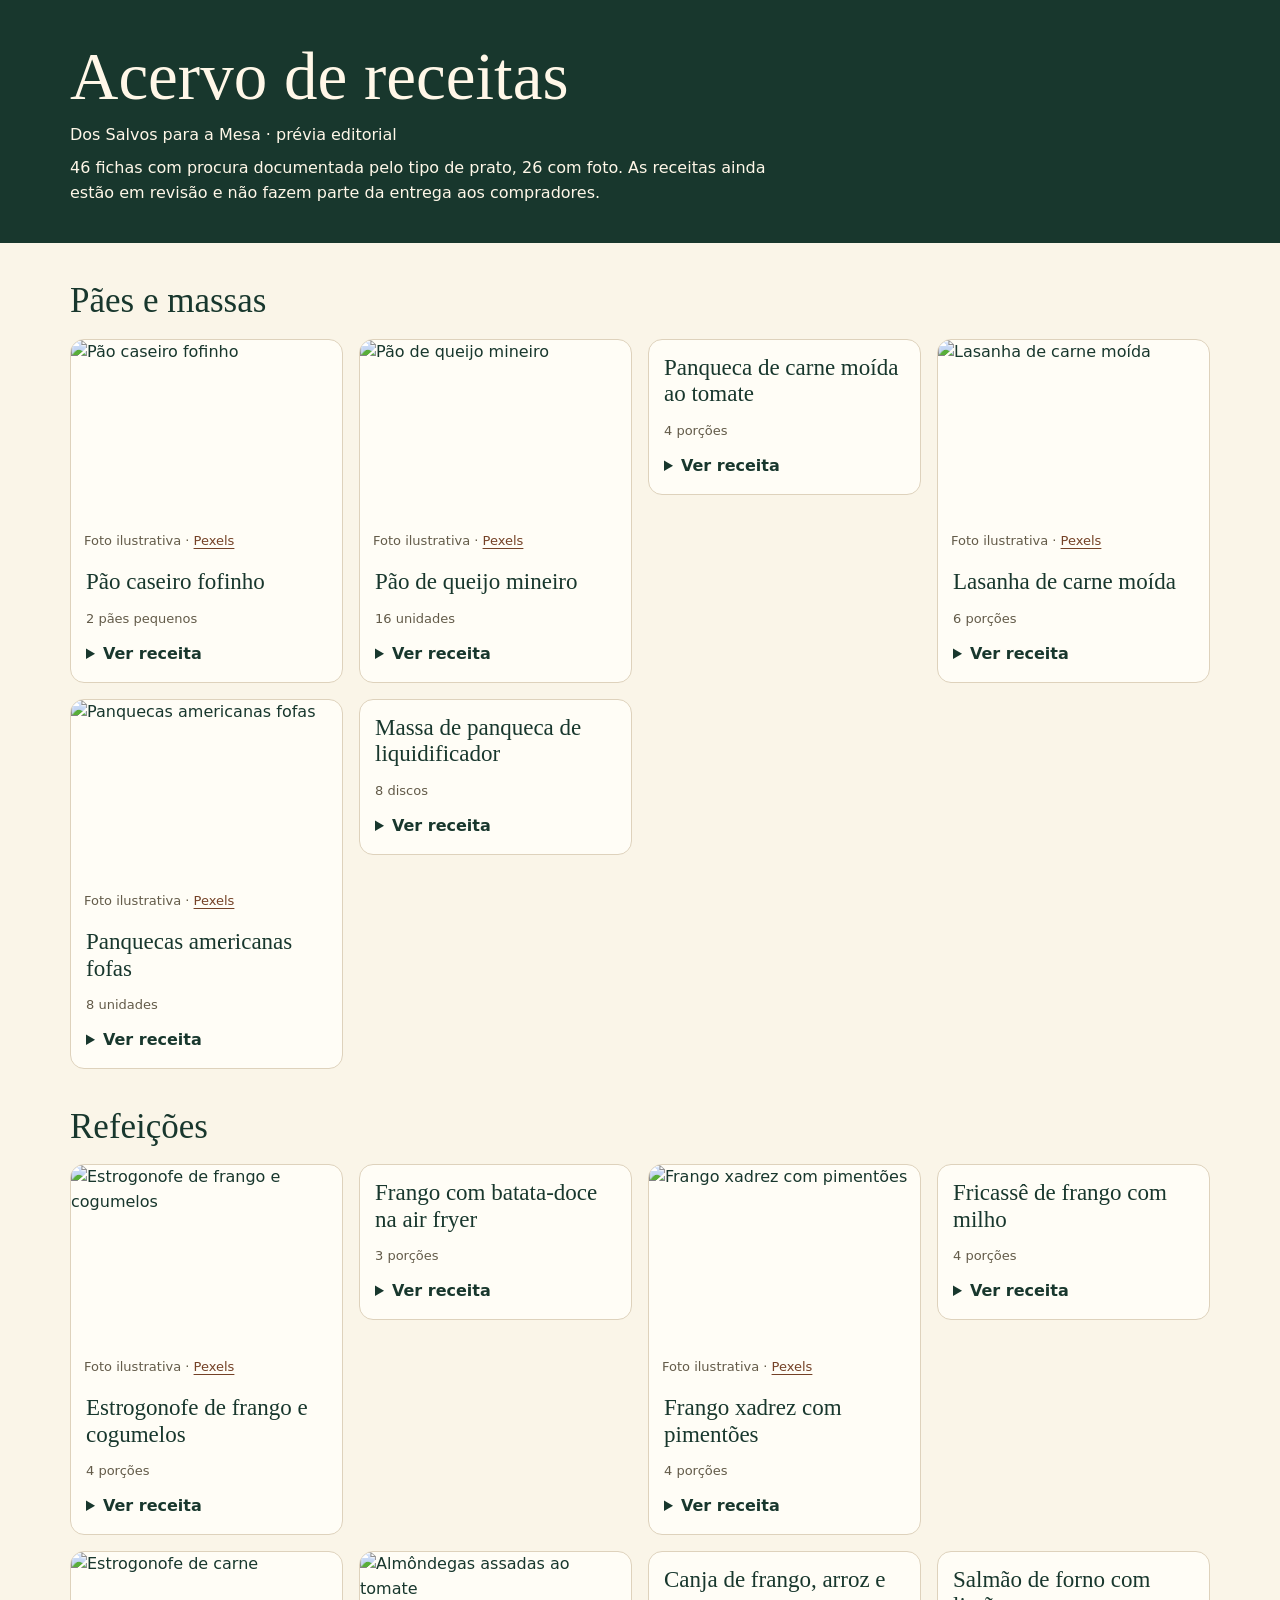
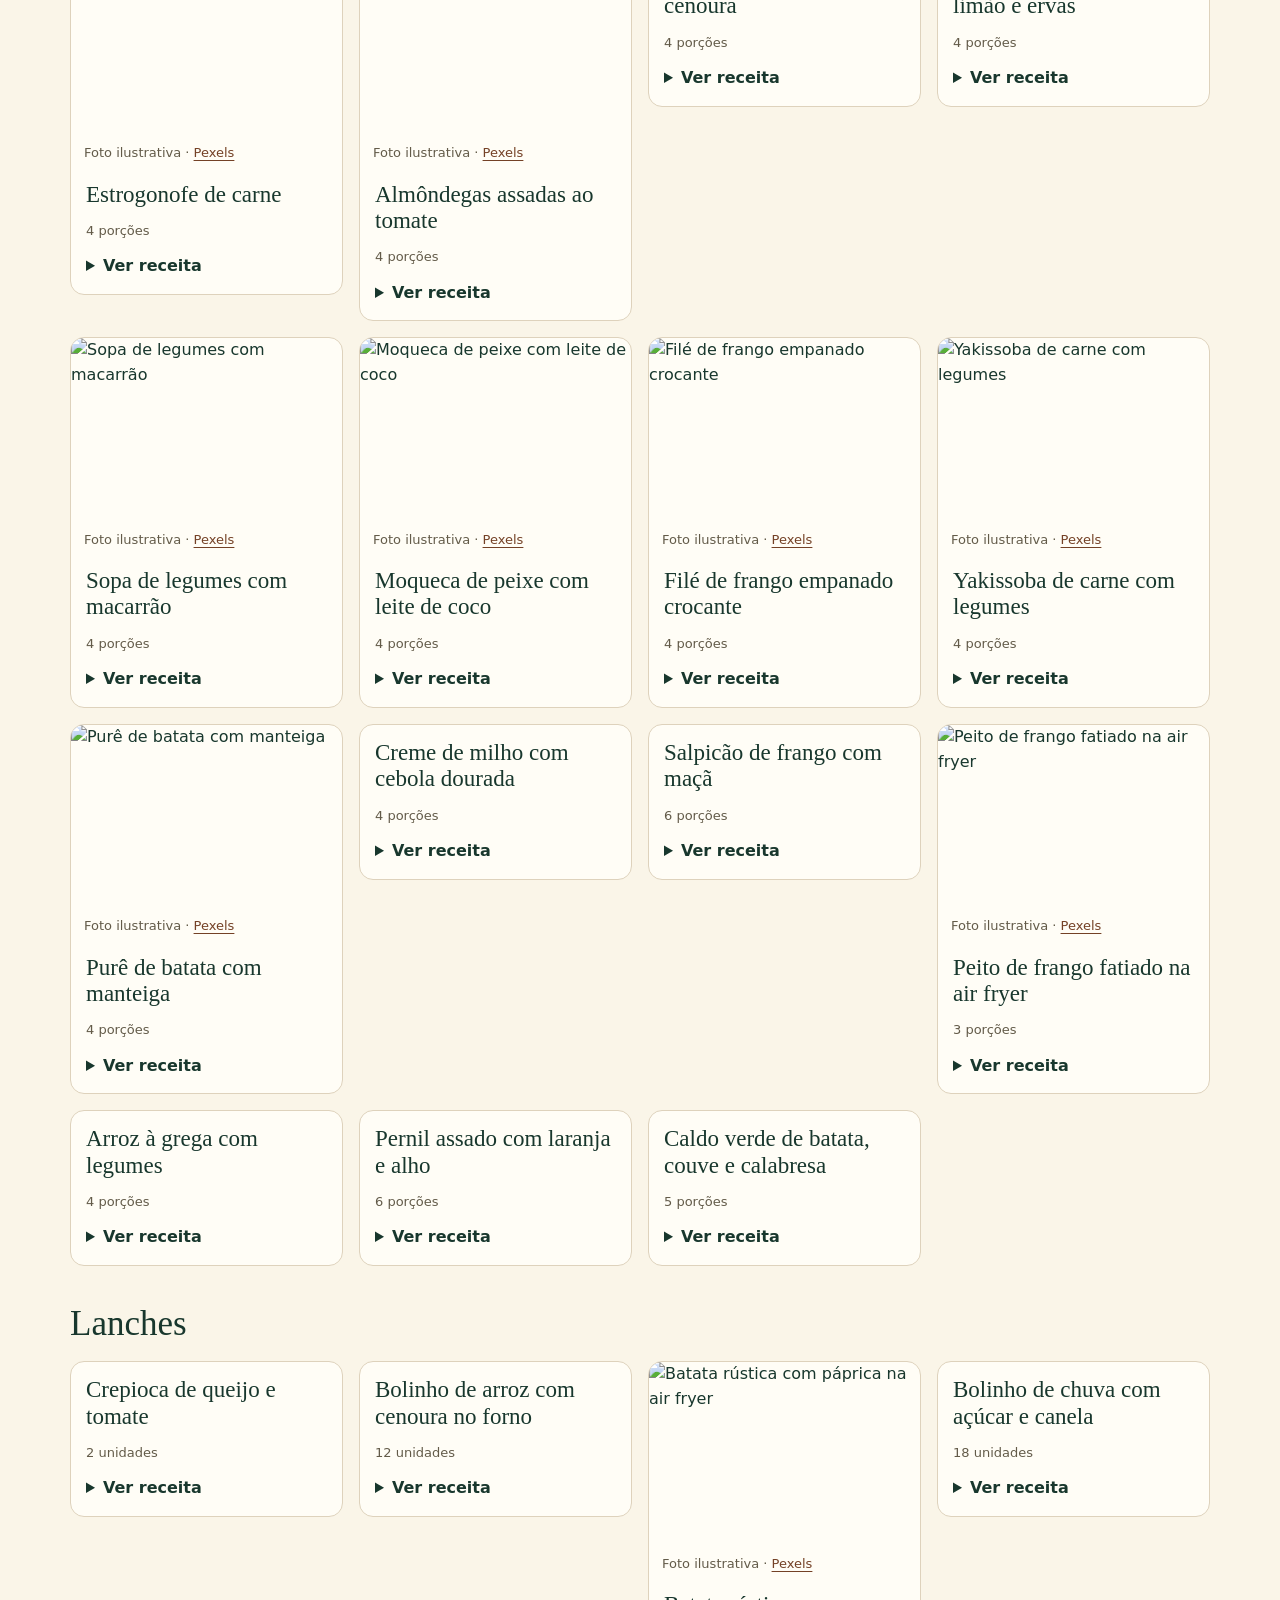
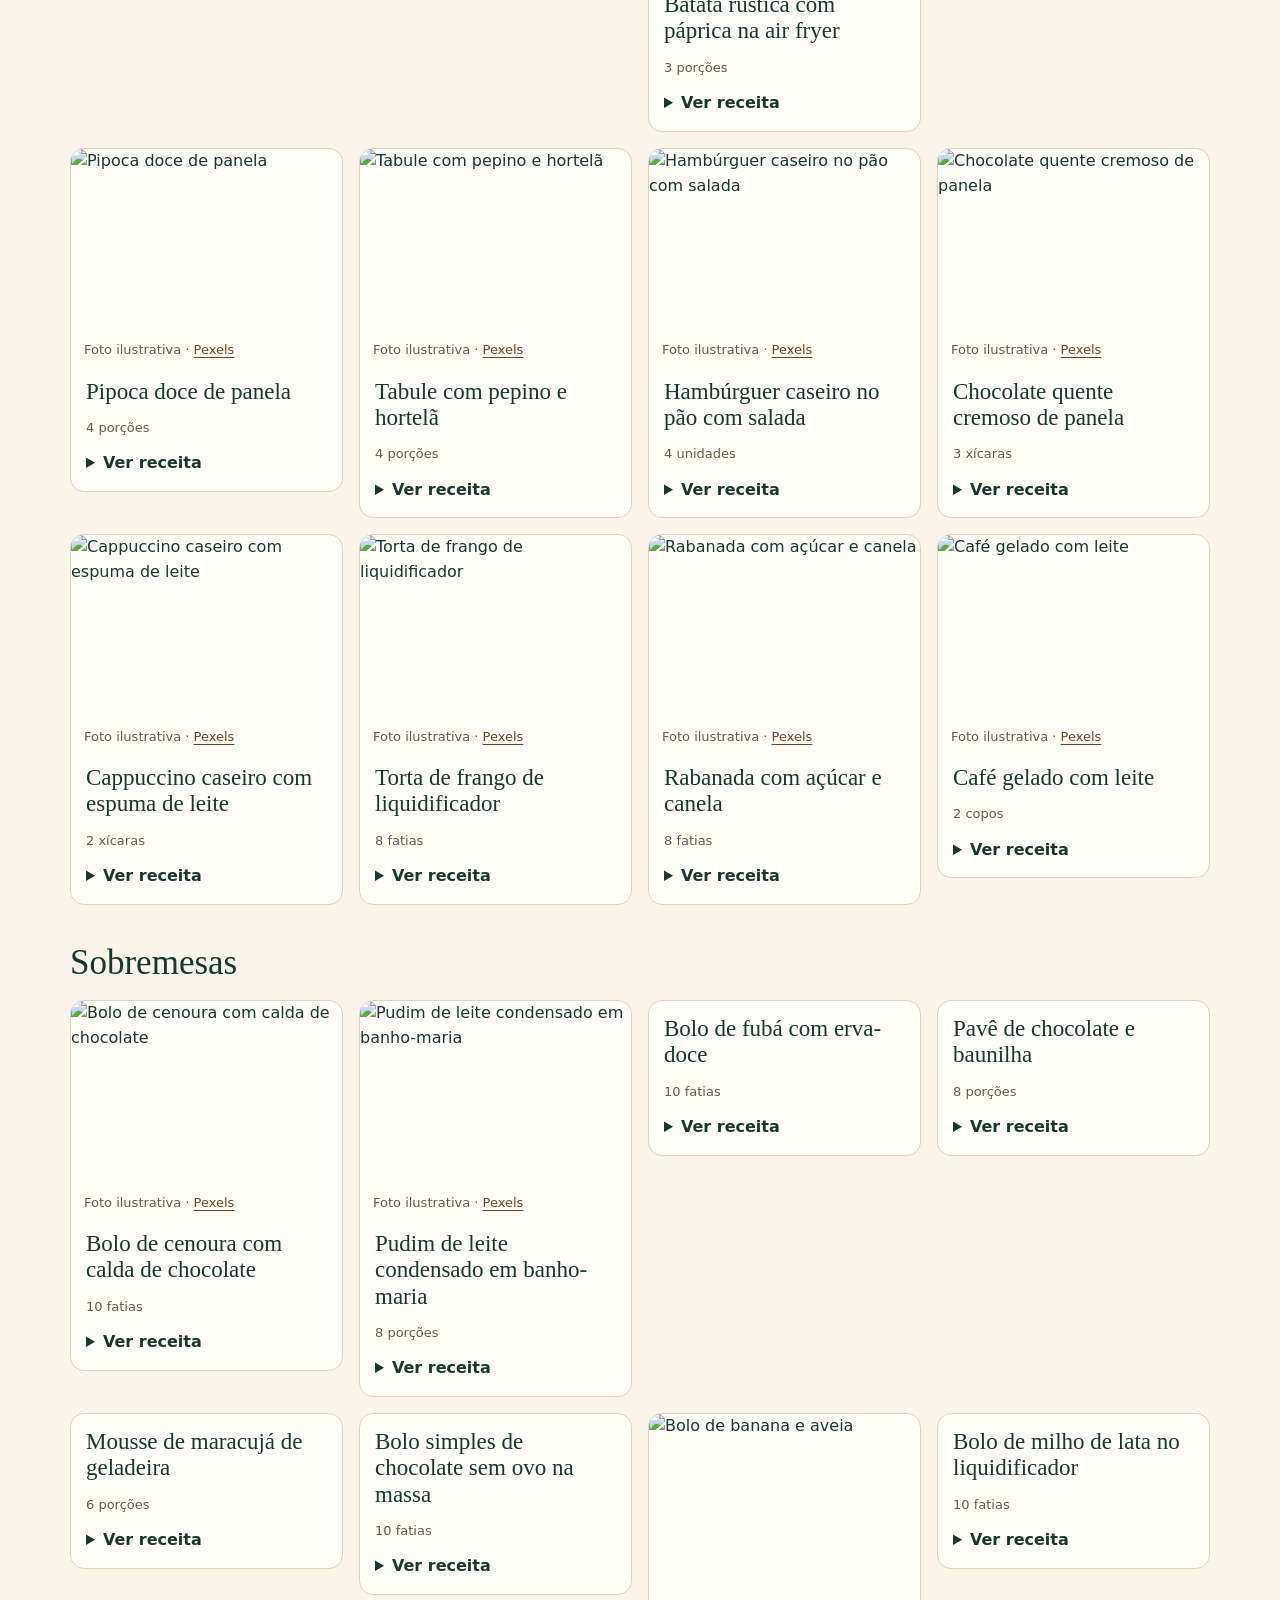
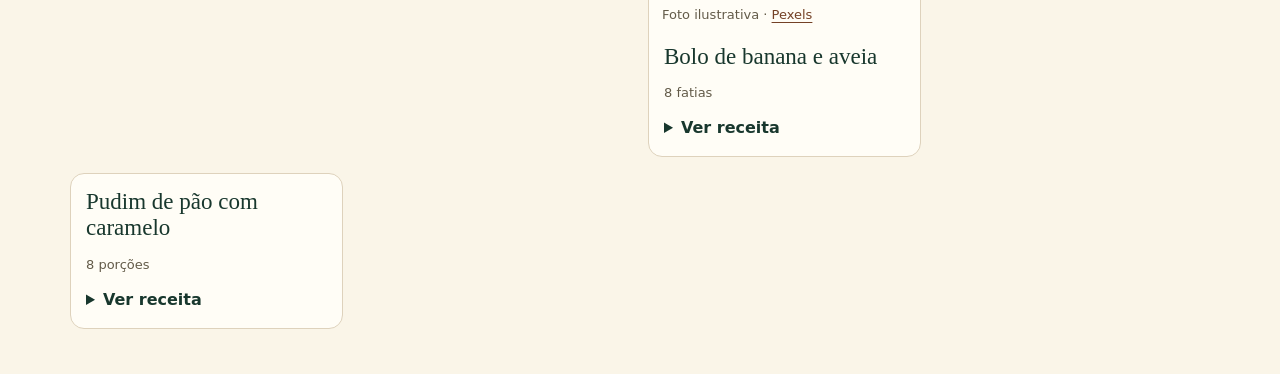
==== commit 39556b9f: "Amplia acervo editorial para 46 receitas e 26 fotografias" ====
--- a/acervo/revisao/acervo.html
+++ b/acervo/revisao/acervo.html
@@ -1,4 +1,5 @@
 <!doctype html><html lang="pt-BR"><head><meta charset="utf-8"><meta name="viewport" content="width=device-width, initial-scale=1">
 <title>Acervo em revisão | Dos Salvos para a Mesa</title><style>
 *{box-sizing:border-box}body{margin:0;background:#faf5e8;color:#18372d;font:16px/1.55 system-ui,sans-serif}header{background:#18372d;color:#fff7e8;padding:38px 0}.wrap{width:min(1140px,calc(100% - 36px));margin:auto}h1,h2,h3{font-family:Georgia,serif;line-height:1.15;font-weight:400}h1{margin:0;font-size:clamp(37px,6vw,67px)}h2{font-size:35px;margin:38px 0 17px}h3{font-size:23px;margin:0}header p{margin:8px 0 0;max-width:700px}.grid{display:grid;grid-template-columns:repeat(auto-fit,minmax(min(100%,255px),1fr));align-items:start;gap:16px}article{background:#fffdf6;border:1px solid #ded2bc;border-radius:14px;overflow:hidden}.inside{padding:15px}.yield,.source,figcaption{font-size:13px;color:#635b49}figure{margin:0}figure img{display:block;width:100%;height:auto;aspect-ratio:46/32;object-fit:cover}figcaption{padding:3px 13px}summary{cursor:pointer;font-weight:650}a{color:#744126;text-underline-offset:3px}main{padding-bottom:45px}h4{margin-bottom:5px}li{margin-bottom:6px}ul,ol{padding-left:22px}</style></head>
-<body><header><div class="wrap"><h1>Acervo de receitas</h1><p>Dos Salvos para a Mesa · prévia editorial</p><p>38 fichas com procura documentada pelo tipo de prato, 17 com foto. As receitas ainda estão em revisão e não fazem parte da entrega aos compradores.</p></div></header><main class="wrap"><section><h2>Pães e massas</h2><div class="grid"><article><figure><img src="/acervo-fotos/8614367.jpg" width="460" height="320" alt="Pão caseiro fofinho" loading="lazy"><figcaption>Foto ilustrativa · <a href="https://www.pexels.com/photo/8614367/">Pexels</a></figcaption></figure><div class="inside"><h3>Pão caseiro fofinho</h3><p class="yield">2 pães pequenos</p><details><summary>Ver receita</summary><h4>Ingredientes</h4><ul><li>500 g farinha de trigo</li><li>300 ml água morna</li><li>7 g fermento biológico seco</li><li>25 g açúcar</li><li>9 g sal</li><li>30 ml óleo</li></ul><h4>Preparo</h4><ol><li>Misture farinha, fermento e açúcar. Junte água e óleo; acrescente sal e sove até a massa ficar lisa.</li><li>Cubra e deixe crescer até quase dobrar. Divida em duas partes, modele e coloque em formas de pão untadas.</li><li>Deixe crescer até a massa ficar leve. Asse a 190 °C por 25 a 35 minutos, até dourar; deixe esfriar sobre uma grade.</li></ol><p class="source">Procura pelo tipo de prato: <a href="https://www.tudogostoso.com.br/">Pão caseiro</a></p></details></div></article><article><figure><img src="/acervo-fotos/37778433.jpg" width="460" height="320" alt="Pão de queijo mineiro" loading="lazy"><figcaption>Foto ilustrativa · <a href="https://www.pexels.com/photo/37778433/">Pexels</a></figcaption></figure><div class="inside"><h3>Pão de queijo mineiro</h3><p class="yield">16 unidades</p><details><summary>Ver receita</summary><h4>Ingredientes</h4><ul><li>250 g polvilho doce</li><li>100 ml leite</li><li>55 ml óleo</li><li>4 g sal</li><li>1 ovo</li><li>150 g queijo meia-cura ralado</li></ul><h4>Preparo</h4><ol><li>Misture polvilho e sal. Aqueça leite e óleo até começar a ferver e despeje aos poucos sobre o polvilho, mexendo.</li><li>Deixe amornar, acrescente o ovo batido e o queijo. Modele 16 bolinhas com as mãos untadas.</li><li>Distribua em assadeira com espaço entre elas e asse a 190 °C por 22 a 28 minutos, até dourar.</li></ol><p class="source">Procura pelo tipo de prato: <a href="https://www.tudogostoso.com.br/">Pão de queijo fácil e delicioso</a></p></details></div></article><article><div class="inside"><h3>Panqueca de carne moída ao tomate</h3><p class="yield">4 porções</p><details><summary>Ver receita</summary><h4>Ingredientes</h4><ul><li>160 g farinha de trigo</li><li>300 ml leite</li><li>2 ovos</li><li>20 ml óleo</li><li>400 g carne moída</li><li>100 g cebola</li><li>350 g passata</li><li>5 g sal</li></ul><h4>Preparo</h4><ol><li>Bata farinha, leite, ovos, metade do óleo e uma pitada do sal. Faça discos finos numa frigideira antiaderente.</li><li>Refogue cebola e carne no óleo restante até atingir 71 °C; junte parte da passata e o restante do sal e deixe reduzir.</li><li>Recheie os discos, enrole, cubra com a passata restante e aqueça em forno a 190 °C até borbulhar.</li></ol><p class="source">Procura pelo tipo de prato: <a href="https://www.tudogostoso.com.br/">Massa de panqueca</a></p></details></div></article><article><figure><img src="/acervo-fotos/5949900.jpg" width="460" height="320" alt="Lasanha de carne moída" loading="lazy"><figcaption>Foto ilustrativa · <a href="https://www.pexels.com/photo/5949900/">Pexels</a></figcaption></figure><div class="inside"><h3>Lasanha de carne moída</h3><p class="yield">6 porções</p><details><summary>Ver receita</summary><h4>Ingredientes</h4><ul><li>320 g massa seca de lasanha</li><li>650 g carne bovina moída</li><li>700 g passata</li><li>120 g cebola</li><li>3 dentes de alho</li><li>20 ml azeite</li><li>250 g muçarela</li><li>50 g parmesão</li><li>6 g sal</li></ul><h4>Preparo</h4><ol><li>Refogue cebola e alho no azeite, doure a carne até 71 °C e encorpe com passata e sal. Prepare a massa conforme a embalagem.</li><li>Monte alternando molho, massa e muçarela. Termine com molho e parmesão.</li><li>Cubra e asse a 190 °C até a massa ficar macia. Destampe para dourar e deixe repousar antes de cortar.</li></ol><p class="source">Procura pelo tipo de prato: <a href="https://www.tudogostoso.com.br/">Lasanha de carne moída</a></p></details></div></article><article><figure><img src="/acervo-fotos/6632446.jpg" width="460" height="320" alt="Panquecas americanas fofas" loading="lazy"><figcaption>Foto ilustrativa · <a href="https://www.pexels.com/photo/6632446/">Pexels</a></figcaption></figure><div class="inside"><h3>Panquecas americanas fofas</h3><p class="yield">8 unidades</p><details><summary>Ver receita</summary><h4>Ingredientes</h4><ul><li>190 g farinha de trigo</li><li>210 ml leite</li><li>1 ovo</li><li>22 g açúcar</li><li>20 g manteiga derretida</li><li>9 g fermento químico</li><li>2 g sal</li></ul><h4>Preparo</h4><ol><li>Misture farinha, açúcar, sal e fermento. Bata à parte leite, ovo e manteiga.</li><li>Junte as misturas e mexa só até umedecer a farinha, deixando alguns grumos.</li><li>Divida em oito discos numa frigideira antiaderente aquecida. Vire quando surgirem bolhas e cozinhe o outro lado até firmar.</li></ol><p class="source">Procura pelo tipo de prato: <a href="https://www.tudogostoso.com.br/">Panqueca americana</a></p></details></div></article></div></section><section><h2>Refeições</h2><div class="grid"><article><figure><img src="/acervo-fotos/40646836.jpg" width="460" height="320" alt="Estrogonofe de frango e cogumelos" loading="lazy"><figcaption>Foto ilustrativa · <a href="https://www.pexels.com/photo/40646836/">Pexels</a></figcaption></figure><div class="inside"><h3>Estrogonofe de frango e cogumelos</h3><p class="yield">4 porções</p><details><summary>Ver receita</summary><h4>Ingredientes</h4><ul><li>600 g peito de frango em cubos</li><li>150 g cogumelos frescos</li><li>100 g cebola</li><li>15 ml óleo</li><li>30 g extrato de tomate</li><li>10 g mostarda</li><li>200 g creme de leite</li><li>5 g sal</li></ul><h4>Preparo</h4><ol><li>Doure o frango em levas no óleo. Reserve e refogue cebola e cogumelos até a água evaporar.</li><li>Volte o frango à panela, incorpore extrato, mostarda e sal; acrescente um pouco de água se necessário e cozinhe até o centro do frango atingir 74 °C.</li><li>Abaixe o fogo, acrescente creme de leite e mexa até aquecer. Sirva com arroz se desejar.</li></ol><p class="source">Procura pelo tipo de prato: <a href="https://www.tudogostoso.com.br/">Strogonoff de frango</a></p></details></div></article><article><div class="inside"><h3>Frango com batata-doce na air fryer</h3><p class="yield">3 porções</p><details><summary>Ver receita</summary><h4>Ingredientes</h4><ul><li>450 g peito de frango</li><li>500 g batata-doce</li><li>20 ml azeite</li><li>4 g páprica doce</li><li>4 g sal</li><li>15 ml suco de limão</li></ul><h4>Preparo</h4><ol><li>Corte batata e frango em pedaços regulares e tempere separadamente. Divida azeite, páprica e sal entre os dois; use limão no frango.</li><li>Asse a batata a 190 °C, mexendo na metade do tempo, até amaciar. Reserve.</li><li>Asse o frango em uma camada, vire na metade e confira 74 °C no centro. Sirva com a batata.</li></ol><p class="source">Procura pelo tipo de prato: <a href="https://www.tudogostoso.com.br/">Peito de frango na air fryer</a></p></details></div></article><article><div class="inside"><h3>Frango xadrez com pimentões</h3><p class="yield">4 porções</p><details><summary>Ver receita</summary><h4>Ingredientes</h4><ul><li>600 g peito de frango</li><li>220 g pimentão</li><li>130 g cebola</li><li>40 ml shoyu</li><li>10 g amido de milho</li><li>160 ml água</li><li>20 ml óleo</li><li>50 g amendoim torrado</li></ul><h4>Preparo</h4><ol><li>Corte frango, cebola e pimentões em cubos. Dissolva o amido na água fria e junte shoyu.</li><li>Doure o frango em levas no óleo. Retire e salteie cebola e pimentões até ficarem firmes.</li><li>Volte o frango, adicione o molho e cozinhe até engrossar e o frango chegar a 74 °C no centro. Finalize com amendoim.</li></ol><p class="source">Procura pelo tipo de prato: <a href="https://www.tudogostoso.com.br/">Frango xadrez</a></p></details></div></article><article><div class="inside"><h3>Fricassê de frango com milho</h3><p class="yield">4 porções</p><details><summary>Ver receita</summary><h4>Ingredientes</h4><ul><li>450 g frango cozido e desfiado</li><li>170 g milho cozido escorrido</li><li>160 g creme de leite</li><li>120 g requeijão</li><li>100 g cebola</li><li>10 ml óleo</li><li>100 g muçarela</li><li>60 g batata palha</li></ul><h4>Preparo</h4><ol><li>Bata o milho, o creme de leite e o requeijão até formar um creme.</li><li>Refogue a cebola no óleo e incorpore o frango e o creme. Passe para um refratário e cubra com muçarela.</li><li>Asse a 200 °C até dourar e atingir 74 °C no centro. Distribua a batata palha ao servir.</li></ol><p class="source">Procura pelo tipo de prato: <a href="https://www.tudogostoso.com.br/">Fricassê de frango</a></p></details></div></article><article><div class="inside"><h3>Estrogonofe de carne</h3><p class="yield">4 porções</p><details><summary>Ver receita</summary><h4>Ingredientes</h4><ul><li>600 g alcatra em tiras</li><li>100 g cebola</li><li>150 g cogumelos</li><li>20 ml óleo</li><li>30 g extrato de tomate</li><li>12 g mostarda</li><li>200 g creme de leite</li><li>5 g sal</li></ul><h4>Preparo</h4><ol><li>Seque e doure a carne no óleo em levas. Reserve.</li><li>Refogue cebola e cogumelos até a água evaporar. Junte extrato, mostarda e sal e mexa por um minuto.</li><li>Volte a carne até o ponto desejado, incorpore creme de leite em fogo baixo e aqueça sem deixar ferver vigorosamente.</li></ol><p class="source">Procura pelo tipo de prato: <a href="https://www.tudogostoso.com.br/">Estrogonofe de carne simples</a></p></details></div></article><article><figure><img src="/acervo-fotos/40646831.jpg" width="460" height="320" alt="Almôndegas assadas ao tomate" loading="lazy"><figcaption>Foto ilustrativa · <a href="https://www.pexels.com/photo/40646831/">Pexels</a></figcaption></figure><div class="inside"><h3>Almôndegas assadas ao tomate</h3><p class="yield">4 porções</p><details><summary>Ver receita</summary><h4>Ingredientes</h4><ul><li>500 g carne bovina moída</li><li>45 g farinha de rosca</li><li>1 ovo</li><li>60 g cebola ralada</li><li>2 dentes de alho</li><li>5 g sal</li><li>400 g passata de tomate</li><li>15 ml azeite</li><li>6 g salsinha</li></ul><h4>Preparo</h4><ol><li>Misture carne, farinha, ovo, cebola, metade do alho, sal e salsinha até dar liga. Modele 16 unidades.</li><li>Disponha em assadeira untada e asse a 210 °C até firmarem e atingirem 71 °C no centro.</li><li>Aqueça a passata com azeite e o alho restante; envolva as almôndegas no molho e sirva.</li></ol><p class="source">Procura pelo tipo de prato: <a href="https://www.tudogostoso.com.br/">Almôndegas</a></p></details></div></article><article><div class="inside"><h3>Canja de frango, arroz e cenoura</h3><p class="yield">4 porções</p><details><summary>Ver receita</summary><h4>Ingredientes</h4><ul><li>400 g peito de frango</li><li>110 g arroz</li><li>160 g cenoura</li><li>100 g cebola</li><li>2 dentes de alho</li><li>15 ml óleo</li><li>1 litro de água</li><li>5 g sal</li><li>8 g salsinha</li></ul><h4>Preparo</h4><ol><li>Refogue cebola e alho no óleo. Junte frango, água e sal e cozinhe até o frango atingir 74 °C.</li><li>Retire e desfie o frango. No caldo, cozinhe o arroz e a cenoura em cubos até amaciarem.</li><li>Volte o frango à panela, aqueça, ajuste a consistência e finalize com salsinha.</li></ol><p class="source">Procura pelo tipo de prato: <a href="https://www.tudogostoso.com.br/">Canja de galinha rápida</a></p></details></div></article><article><div class="inside"><h3>Salmão de forno com limão e ervas</h3><p class="yield">4 porções</p><details><summary>Ver receita</summary><h4>Ingredientes</h4><ul><li>600 g filé de salmão</li><li>20 ml azeite</li><li>25 ml suco de limão</li><li>1 dente de alho</li><li>8 g salsinha</li><li>4 g sal</li></ul><h4>Preparo</h4><ol><li>Misture azeite, alho, limão e sal. Pincele no salmão e disponha em travessa com a pele para baixo.</li><li>Asse a 200 °C até chegar a 63 °C no centro, conferindo com termômetro.</li><li>Finalize com salsinha picada e sirva.</li></ol><p class="source">Procura pelo tipo de prato: <a href="https://www.tudogostoso.com.br/">Filé de salmão ao forno facílimo</a></p></details></div></article><article><div class="inside"><h3>Sopa de legumes com macarrão</h3><p class="yield">4 porções</p><details><summary>Ver receita</summary><h4>Ingredientes</h4><ul><li>120 g macarrão sem ovo</li><li>250 g batata</li><li>160 g cenoura</li><li>150 g abobrinha</li><li>100 g cebola</li><li>200 g tomate</li><li>15 ml azeite</li><li>1 litro de água</li><li>5 g sal</li></ul><h4>Preparo</h4><ol><li>Refogue a cebola em azeite e junte tomate, água e sal.</li><li>Cozinhe batata e cenoura em cubos até começarem a amaciar. Junte abobrinha e macarrão.</li><li>Cozinhe até a massa ficar macia e acerte a consistência com água quente, se precisar.</li></ol><p class="source">Procura pelo tipo de prato: <a href="https://www.tudogostoso.com.br/">Sopa de legumes com macarrão</a></p></details></div></article><article><figure><img src="/acervo-fotos/32252190.jpg" width="460" height="320" alt="Moqueca de peixe com leite de coco" loading="lazy"><figcaption>Foto ilustrativa · <a href="https://www.pexels.com/photo/32252190/">Pexels</a></figcaption></figure><div class="inside"><h3>Moqueca de peixe com leite de coco</h3><p class="yield">4 porções</p><details><summary>Ver receita</summary><h4>Ingredientes</h4><ul><li>600 g peixe branco em postas</li><li>240 g tomate</li><li>150 g pimentão</li><li>120 g cebola</li><li>200 ml leite de coco</li><li>15 ml azeite de dendê</li><li>20 ml suco de limão</li><li>5 g sal</li><li>8 g coentro</li></ul><h4>Preparo</h4><ol><li>Tempere o peixe com limão e sal. Fatie cebola, tomate e pimentão.</li><li>Refogue cebola e pimentão no dendê, junte tomate e leite de coco e deixe formar o caldo.</li><li>Acomode as postas, tampe e cozinhe em fogo baixo até o centro atingir 63 °C. Finalize com coentro.</li></ol><p class="source">Procura pelo tipo de prato: <a href="https://www.tudogostoso.com.br/">Moqueca de peixe fácil</a></p></details></div></article><article><figure><img src="/acervo-fotos/39976667.jpg" width="460" height="320" alt="Filé de frango empanado crocante" loading="lazy"><figcaption>Foto ilustrativa · <a href="https://www.pexels.com/photo/39976667/">Pexels</a></figcaption></figure><div class="inside"><h3>Filé de frango empanado crocante</h3><p class="yield">4 porções</p><details><summary>Ver receita</summary><h4>Ingredientes</h4><ul><li>600 g filé de frango</li><li>60 g farinha de trigo</li><li>2 ovos</li><li>110 g farinha de rosca</li><li>5 g sal</li><li>3 g páprica doce</li><li>120 ml óleo</li></ul><h4>Preparo</h4><ol><li>Tempere o frango com sal e páprica. Passe na farinha de trigo, nos ovos batidos e na farinha de rosca.</li><li>Aqueça o óleo em uma frigideira e frite em pequenas levas, virando uma vez para dourar por igual.</li><li>Retire quando a parte mais grossa atingir 74 °C e deixe escorrer sobre uma grade.</li></ol><p class="source">Procura pelo tipo de prato: <a href="https://www.tudogostoso.com.br/">Filé de frango empanado</a></p></details></div></article><article><figure><img src="/acervo-fotos/27135617.jpg" width="460" height="320" alt="Yakissoba de carne com legumes" loading="lazy"><figcaption>Foto ilustrativa · <a href="https://www.pexels.com/photo/27135617/">Pexels</a></figcaption></figure><div class="inside"><h3>Yakissoba de carne com legumes</h3><p class="yield">4 porções</p><details><summary>Ver receita</summary><h4>Ingredientes</h4><ul><li>250 g macarrão para yakissoba</li><li>360 g alcatra em tiras</li><li>180 g brócolis</li><li>150 g cenoura</li><li>120 g pimentão</li><li>60 ml shoyu</li><li>12 g amido de milho</li><li>180 ml água</li><li>20 ml óleo</li></ul><h4>Preparo</h4><ol><li>Cozinhe o macarrão conforme a embalagem. Misture água fria, shoyu e amido.</li><li>Doure a carne em levas, retire e salteie os legumes no óleo até ficarem firmes.</li><li>Volte a carne, junte o molho e mexa até engrossar. Incorpore o macarrão e sirva quente.</li></ol><p class="source">Procura pelo tipo de prato: <a href="https://www.tudogostoso.com.br/">Yakissoba da casa</a></p></details></div></article><article><div class="inside"><h3>Purê de batata com manteiga</h3><p class="yield">4 porções</p><details><summary>Ver receita</summary><h4>Ingredientes</h4><ul><li>700 g batata</li><li>130 ml leite</li><li>30 g manteiga</li><li>5 g sal</li></ul><h4>Preparo</h4><ol><li>Descasque e corte as batatas em pedaços do mesmo tamanho. Cozinhe até amaciarem por completo.</li><li>Escorra bem e passe ainda quente pelo espremedor.</li><li>Incorpore a manteiga, o sal e o leite aquecido aos poucos até a consistência desejada.</li></ol><p class="source">Procura pelo tipo de prato: <a href="https://www.tudogostoso.com.br/">Purê de batata simples e fácil</a></p></details></div></article><article><div class="inside"><h3>Creme de milho com cebola dourada</h3><p class="yield">4 porções</p><details><summary>Ver receita</summary><h4>Ingredientes</h4><ul><li>340 g milho cozido e escorrido</li><li>260 ml leite</li><li>70 g cebola</li><li>20 g manteiga</li><li>10 g amido de milho</li><li>3 g sal</li></ul><h4>Preparo</h4><ol><li>Bata metade do milho com leite e amido.</li><li>Refogue a cebola na manteiga, adicione a mistura batida e o milho restante.</li><li>Cozinhe em fogo médio, mexendo até encorpar. Ajuste o sal e sirva.</li></ol><p class="source">Procura pelo tipo de prato: <a href="https://www.tudogostoso.com.br/">Creme de milho</a></p></details></div></article><article><div class="inside"><h3>Salpicão de frango com maçã</h3><p class="yield">6 porções</p><details><summary>Ver receita</summary><h4>Ingredientes</h4><ul><li>420 g frango cozido e desfiado</li><li>140 g cenoura</li><li>160 g maçã</li><li>100 g ervilha cozida</li><li>130 g maionese</li><li>15 ml suco de limão</li><li>45 g batata palha</li></ul><h4>Preparo</h4><ol><li>Rale a cenoura, corte a maçã em cubos e regue com limão.</li><li>Misture com frango, ervilha e maionese e mantenha refrigerado até servir.</li><li>Distribua a batata palha na hora para conservar a crocância.</li></ol><p class="source">Procura pelo tipo de prato: <a href="https://www.tudogostoso.com.br/">Salpicão de frango simples</a></p></details></div></article></div></section><section><h2>Lanches</h2><div class="grid"><article><div class="inside"><h3>Crepioca de queijo e tomate</h3><p class="yield">2 unidades</p><details><summary>Ver receita</summary><h4>Ingredientes</h4><ul><li>2 ovos</li><li>60 g goma hidratada de tapioca</li><li>60 g queijo minas</li><li>90 g tomate</li><li>1 g sal</li><li>5 ml azeite</li></ul><h4>Preparo</h4><ol><li>Bata ovos, goma e sal até uniformizar. Divida em duas porções.</li><li>Unte a frigideira, adicione uma porção e vire quando a borda soltar e o centro firmar.</li><li>Recheie com queijo e tomate e dobre. Repita e aqueça até o queijo amolecer.</li></ol><p class="source">Procura pelo tipo de prato: <a href="https://www.tudogostoso.com.br/">Crepioca fit</a></p></details></div></article><article><div class="inside"><h3>Bolinho de arroz com cenoura no forno</h3><p class="yield">12 unidades</p><details><summary>Ver receita</summary><h4>Ingredientes</h4><ul><li>300 g arroz cozido</li><li>100 g cenoura</li><li>2 ovos</li><li>60 g parmesão</li><li>45 g farinha de trigo</li><li>10 ml azeite</li></ul><h4>Preparo</h4><ol><li>Misture arroz, cenoura ralada, ovos, parmesão e farinha. Deixe repousar 5 minutos.</li><li>Modele em porções achatadas e disponha em assadeira untada com azeite.</li><li>Asse a 200 °C por 20 a 25 minutos, virando quando estiverem firmes; confira 74 °C no centro se usar arroz refrigerado.</li></ol><p class="source">Procura pelo tipo de prato: <a href="https://www.tudogostoso.com.br/">Bolinho de arroz</a></p></details></div></article><article><div class="inside"><h3>Batata rústica com páprica na air fryer</h3><p class="yield">3 porções</p><details><summary>Ver receita</summary><h4>Ingredientes</h4><ul><li>600 g batata</li><li>15 ml azeite</li><li>4 g páprica defumada</li><li>3 g sal</li><li>2 g alho em pó</li></ul><h4>Preparo</h4><ol><li>Lave a batata, corte em gomos e seque bem. Misture com azeite e temperos.</li><li>Disponha sem amontoar na cesta. Asse a 190 °C por 20 a 27 minutos, sacudindo na metade.</li><li>Retire quando o centro estiver macio e as bordas douradas.</li></ol><p class="source">Procura pelo tipo de prato: <a href="https://trends.withgoogle.com/year-in-search/2025/br/">Batata frita na air fryer</a></p></details></div></article><article><div class="inside"><h3>Bolinho de chuva com açúcar e canela</h3><p class="yield">18 unidades</p><details><summary>Ver receita</summary><h4>Ingredientes</h4><ul><li>200 g farinha de trigo</li><li>1 ovo</li><li>115 ml leite</li><li>35 g açúcar</li><li>6 g fermento químico</li><li>500 ml óleo para fritar</li><li>30 g açúcar para finalizar</li><li>3 g canela</li></ul><h4>Preparo</h4><ol><li>Misture ovo, leite e açúcar. Junte farinha e fermento até formar massa que caia da colher lentamente.</li><li>Aqueça o óleo a cerca de 170 °C e frite pequenas porções em levas, virando até dourar por igual e cozinhar no centro.</li><li>Escorra e passe no açúcar misturado com a canela.</li></ol><p class="source">Procura pelo tipo de prato: <a href="https://www.tudogostoso.com.br/">Bolinho de chuva</a></p></details></div></article><article><figure><img src="/acervo-fotos/7676087.jpg" width="460" height="320" alt="Pipoca doce de panela" loading="lazy"><figcaption>Foto ilustrativa · <a href="https://www.pexels.com/photo/7676087/">Pexels</a></figcaption></figure><div class="inside"><h3>Pipoca doce de panela</h3><p class="yield">4 porções</p><details><summary>Ver receita</summary><h4>Ingredientes</h4><ul><li>75 g milho de pipoca</li><li>15 ml óleo</li><li>85 g açúcar</li><li>30 ml água</li></ul><h4>Preparo</h4><ol><li>Estoure o milho no óleo em panela tampada, sacudindo com cuidado e desligando quando os estouros rarearem.</li><li>Em outra panela, ferva açúcar e água sem mexer até obter caramelo claro.</li><li>Despeje aos poucos sobre a pipoca já estourada, mexa com uma espátula e espalhe até esfriar.</li></ol><p class="source">Procura pelo tipo de prato: <a href="https://www.tudogostoso.com.br/">Pipoca doce</a></p></details></div></article><article><figure><img src="/acervo-fotos/10311638.jpg" width="460" height="320" alt="Tabule com pepino e hortelã" loading="lazy"><figcaption>Foto ilustrativa · <a href="https://www.pexels.com/photo/10311638/">Pexels</a></figcaption></figure><div class="inside"><h3>Tabule com pepino e hortelã</h3><p class="yield">4 porções</p><details><summary>Ver receita</summary><h4>Ingredientes</h4><ul><li>90 g trigo para quibe</li><li>250 g tomate</li><li>180 g pepino</li><li>40 g salsinha</li><li>12 g hortelã</li><li>35 ml suco de limão</li><li>25 ml azeite</li><li>4 g sal</li></ul><h4>Preparo</h4><ol><li>Hidrate o trigo conforme a embalagem, escorra e aperte bem para remover a água.</li><li>Corte tomate e pepino em cubos pequenos e pique as ervas.</li><li>Misture com o trigo, limão, azeite e sal. Gele por 20 minutos antes de servir.</li></ol><p class="source">Procura pelo tipo de prato: <a href="https://www.tudogostoso.com.br/">Tabule</a></p></details></div></article><article><figure><img src="/acervo-fotos/5860581.jpg" width="460" height="320" alt="Hambúrguer caseiro no pão com salada" loading="lazy"><figcaption>Foto ilustrativa · <a href="https://www.pexels.com/photo/5860581/">Pexels</a></figcaption></figure><div class="inside"><h3>Hambúrguer caseiro no pão com salada</h3><p class="yield">4 unidades</p><details><summary>Ver receita</summary><h4>Ingredientes</h4><ul><li>520 g carne bovina moída</li><li>4 pães de hambúrguer</li><li>130 g tomate</li><li>60 g alface</li><li>70 g cebola roxa</li><li>5 g sal</li><li>10 ml óleo</li></ul><h4>Preparo</h4><ol><li>Modele quatro discos e tempere com sal. Corte os pães, fatie tomate e cebola e higienize a alface.</li><li>Doure os discos numa frigideira untada, virando na metade, até o centro atingir 71 °C.</li><li>Toste levemente os pães e monte com a carne e os vegetais.</li></ol><p class="source">Procura pelo tipo de prato: <a href="https://www.tudogostoso.com.br/">Hambúrguer caseiro</a></p></details></div></article><article><figure><img src="/acervo-fotos/6463658.jpg" width="460" height="320" alt="Chocolate quente cremoso de panela" loading="lazy"><figcaption>Foto ilustrativa · <a href="https://www.pexels.com/photo/6463658/">Pexels</a></figcaption></figure><div class="inside"><h3>Chocolate quente cremoso de panela</h3><p class="yield">3 xícaras</p><details><summary>Ver receita</summary><h4>Ingredientes</h4><ul><li>500 ml leite</li><li>65 g chocolate meio amargo</li><li>14 g cacau em pó</li><li>12 g amido de milho</li><li>20 g açúcar</li></ul><h4>Preparo</h4><ol><li>Dissolva o amido em parte do leite frio e peneire o cacau.</li><li>Junte o leite restante e o açúcar; aqueça em fogo médio, mexendo até ficar levemente cremoso.</li><li>Desligue, acrescente o chocolate picado e mexa até derreter. Sirva quente.</li></ol><p class="source">Procura pelo tipo de prato: <a href="https://www.tudogostoso.com.br/">Chocolate quente cremoso</a></p></details></div></article><article><figure><img src="/acervo-fotos/36010234.jpg" width="460" height="320" alt="Cappuccino caseiro com espuma de leite" loading="lazy"><figcaption>Foto ilustrativa · <a href="https://www.pexels.com/photo/36010234/">Pexels</a></figcaption></figure><div class="inside"><h3>Cappuccino caseiro com espuma de leite</h3><p class="yield">2 xícaras</p><details><summary>Ver receita</summary><h4>Ingredientes</h4><ul><li>120 ml café forte</li><li>180 ml leite</li><li>8 g cacau em pó</li><li>8 g açúcar</li><li>1 g canela</li></ul><h4>Preparo</h4><ol><li>Prepare o café e misture com cacau e açúcar até dissolver.</li><li>Aqueça o leite sem deixar ferver e bata até formar espuma.</li><li>Divida o café entre duas xícaras, adicione o leite e finalize com a espuma e a canela.</li></ol><p class="source">Procura pelo tipo de prato: <a href="https://www.tudogostoso.com.br/">Cappuccino caseiro</a></p></details></div></article><article><div class="inside"><h3>Torta de frango de liquidificador</h3><p class="yield">8 fatias</p><details><summary>Ver receita</summary><h4>Ingredientes</h4><ul><li>420 g frango cozido e desfiado</li><li>130 g tomate</li><li>100 g cebola</li><li>250 g farinha de trigo</li><li>360 ml leite</li><li>3 ovos</li><li>70 ml óleo</li><li>12 g fermento químico</li><li>5 g sal</li></ul><h4>Preparo</h4><ol><li>Refogue cebola e tomate em um pouco do óleo e misture o frango. Reserve.</li><li>Bata leite, ovos, óleo restante e sal. Acrescente farinha e, por último, fermento.</li><li>Alterne massa, recheio e massa em forma untada. Asse a 180 °C até dourar e atingir 74 °C no centro.</li></ol><p class="source">Procura pelo tipo de prato: <a href="https://www.tudogostoso.com.br/">Torta de frango</a></p></details></div></article></div></section><section><h2>Sobremesas</h2><div class="grid"><article><figure><img src="/acervo-fotos/37711037.jpg" width="460" height="320" alt="Bolo de cenoura com calda de chocolate" loading="lazy"><figcaption>Foto ilustrativa · <a href="https://www.pexels.com/photo/37711037/">Pexels</a></figcaption></figure><div class="inside"><h3>Bolo de cenoura com calda de chocolate</h3><p class="yield">10 fatias</p><details><summary>Ver receita</summary><h4>Ingredientes</h4><ul><li>250 g cenoura</li><li>3 ovos</li><li>120 ml óleo</li><li>190 g açúcar</li><li>230 g farinha de trigo</li><li>12 g fermento químico</li><li>90 ml leite</li><li>30 g cacau em pó</li><li>65 g açúcar para a calda</li><li>15 g manteiga</li></ul><h4>Preparo</h4><ol><li>Bata cenoura, ovos, óleo e 190 g de açúcar. Passe para uma tigela e incorpore farinha e fermento.</li><li>Despeje em forma untada e asse a 180 °C por 35 a 42 minutos, até um palito sair limpo.</li><li>Aqueça o leite, cacau, açúcar da calda e manteiga, mexendo até engrossar levemente. Espalhe sobre o bolo.</li></ol><p class="source">Procura pelo tipo de prato: <a href="https://www.tudogostoso.com.br/">Bolo de cenoura</a></p></details></div></article><article><figure><img src="/acervo-fotos/15867169.jpg" width="460" height="320" alt="Pudim de leite condensado em banho-maria" loading="lazy"><figcaption>Foto ilustrativa · <a href="https://www.pexels.com/photo/15867169/">Pexels</a></figcaption></figure><div class="inside"><h3>Pudim de leite condensado em banho-maria</h3><p class="yield">8 porções</p><details><summary>Ver receita</summary><h4>Ingredientes</h4><ul><li>110 g açúcar</li><li>40 ml água</li><li>395 g leite condensado</li><li>380 ml leite</li><li>3 ovos</li></ul><h4>Preparo</h4><ol><li>Faça um caramelo âmbar com açúcar e água em fogo médio e espalhe na forma.</li><li>Misture ovos, leite condensado e leite sem bater demais. Peneire sobre o caramelo e cubra a forma.</li><li>Asse em banho-maria a 160 °C até firmar nas bordas e o centro tremer pouco. Deixe baixar o calor, leve à geladeira até firmar bem e desenforme frio.</li></ol><p class="source">Procura pelo tipo de prato: <a href="https://www.tudogostoso.com.br/">Pudim de leite condensado</a></p></details></div></article><article><div class="inside"><h3>Bolo de fubá com erva-doce</h3><p class="yield">10 fatias</p><details><summary>Ver receita</summary><h4>Ingredientes</h4><ul><li>170 g fubá</li><li>90 g farinha de trigo</li><li>170 g açúcar</li><li>3 ovos</li><li>220 ml leite</li><li>85 ml óleo</li><li>12 g fermento químico</li><li>3 g erva-doce</li></ul><h4>Preparo</h4><ol><li>Misture ovos, açúcar, leite e óleo. Adicione fubá, farinha e erva-doce e mexa só até ficar uniforme.</li><li>Incorpore o fermento e despeje em forma untada.</li><li>Asse a 180 °C por 30 a 40 minutos, até firmar e dourar. Espere amornar antes de cortar.</li></ol><p class="source">Procura pelo tipo de prato: <a href="https://www.tudogostoso.com.br/">Bolo de fubá simples</a></p></details></div></article><article><div class="inside"><h3>Pavê de chocolate e baunilha</h3><p class="yield">8 porções</p><details><summary>Ver receita</summary><h4>Ingredientes</h4><ul><li>680 ml leite</li><li>395 g leite condensado</li><li>30 g amido de milho</li><li>5 ml extrato de baunilha</li><li>140 g chocolate meio amargo</li><li>180 g biscoito maisena</li></ul><h4>Preparo</h4><ol><li>Reserve 80 ml do leite para os biscoitos. Dissolva o amido nos 600 ml restantes, junte leite condensado e cozinhe mexendo até engrossar.</li><li>Separe metade do creme e derreta o chocolate nela; aromatize a outra metade com baunilha.</li><li>Alterne biscoitos rapidamente umedecidos com os cremes e gele até firmar.</li></ol><p class="source">Procura pelo tipo de prato: <a href="https://www.tudogostoso.com.br/">Pavê de chocolate</a></p></details></div></article><article><div class="inside"><h3>Mousse de maracujá de geladeira</h3><p class="yield">6 porções</p><details><summary>Ver receita</summary><h4>Ingredientes</h4><ul><li>395 g leite condensado</li><li>200 g creme de leite</li><li>130 ml suco concentrado de maracujá</li><li>40 g polpa de maracujá</li></ul><h4>Preparo</h4><ol><li>Bata leite condensado e creme de leite até homogeneizar. Junte o suco aos poucos e bata brevemente.</li><li>Distribua em taças e leve à geladeira por 4 horas ou até firmar.</li><li>Cubra com uma colherada da polpa antes de servir.</li></ol><p class="source">Procura pelo tipo de prato: <a href="https://www.tudogostoso.com.br/">Mousse de maracujá</a></p></details></div></article><article><div class="inside"><h3>Bolo simples de chocolate sem ovo na massa</h3><p class="yield">10 fatias</p><details><summary>Ver receita</summary><h4>Ingredientes</h4><ul><li>240 g farinha de trigo</li><li>180 g açúcar</li><li>35 g cacau em pó</li><li>270 ml água morna</li><li>80 ml óleo</li><li>12 g fermento químico</li><li>2 g sal</li></ul><h4>Preparo</h4><ol><li>Misture farinha, açúcar, cacau e sal. Adicione água e óleo e mexa até desaparecerem os pontos secos.</li><li>Incorpore fermento e transfira para uma forma untada.</li><li>Asse a 180 °C por cerca de 35 minutos ou até um palito sair sem massa crua. Deixe amornar antes de desenformar.</li></ol><p class="source">Procura pelo tipo de prato: <a href="https://www.tudogostoso.com.br/">Bolo de chocolate simples</a></p></details></div></article><article><figure><img src="/acervo-fotos/6803031.jpg" width="460" height="320" alt="Bolo de banana e aveia" loading="lazy"><figcaption>Foto ilustrativa · <a href="https://www.pexels.com/photo/6803031/">Pexels</a></figcaption></figure><div class="inside"><h3>Bolo de banana e aveia</h3><p class="yield">8 fatias</p><details><summary>Ver receita</summary><h4>Ingredientes</h4><ul><li>300 g banana madura</li><li>2 ovos</li><li>150 g farinha de aveia</li><li>45 ml óleo</li><li>10 g fermento químico</li><li>2 g canela</li></ul><h4>Preparo</h4><ol><li>Amasse as bananas. Misture ovos e óleo e, em seguida, adicione aveia e canela.</li><li>Incorpore fermento e coloque a massa em forma pequena untada.</li><li>Asse a 180 °C por 30 a 38 minutos, até firmar e um palito sair sem massa crua.</li></ol><p class="source">Procura pelo tipo de prato: <a href="https://www.tudogostoso.com.br/">Bolo de banana com aveia</a></p></details></div></article><article><div class="inside"><h3>Bolo de milho de lata no liquidificador</h3><p class="yield">10 fatias</p><details><summary>Ver receita</summary><h4>Ingredientes</h4><ul><li>170 g milho em conserva escorrido</li><li>180 ml leite</li><li>3 ovos</li><li>150 g açúcar</li><li>70 ml óleo</li><li>160 g flocão de milho</li><li>12 g fermento químico</li></ul><h4>Preparo</h4><ol><li>Bata milho, leite, ovos, açúcar e óleo até ficar uniforme. Junte flocão e bata por poucos segundos.</li><li>Incorpore fermento e transfira para uma forma untada.</li><li>Asse a 180 °C por 35 a 45 minutos, até dourar e firmar o centro.</li></ol><p class="source">Procura pelo tipo de prato: <a href="https://www.tudogostoso.com.br/">Bolo de milho de lata no liquidificador</a></p></details></div></article></div></section></main></body></html>+<body><header><div class="wrap"><h1>Acervo de receitas</h1><p>Dos Salvos para a Mesa · prévia editorial</p><p>46 fichas com procura documentada pelo tipo de prato, 26 com foto. As receitas ainda estão em revisão e não fazem parte da entrega aos compradores.</p></div></header><main class="wrap">
+<section><h2>Pães e massas</h2><div class="grid"><article><figure><img src="/acervo-fotos/8614367.jpg" width="460" height="320" alt="Pão caseiro fofinho" loading="lazy"><figcaption>Foto ilustrativa · <a href="https://www.pexels.com/photo/8614367/">Pexels</a></figcaption></figure><div class="inside"><h3>Pão caseiro fofinho</h3><p class="yield">2 pães pequenos</p><details><summary>Ver receita</summary><h4>Ingredientes</h4><ul><li>500 g farinha de trigo</li><li>300 ml água morna</li><li>7 g fermento biológico seco</li><li>25 g açúcar</li><li>9 g sal</li><li>30 ml óleo</li></ul><h4>Preparo</h4><ol><li>Misture farinha, fermento e açúcar. Junte água e óleo; acrescente sal e sove até a massa ficar lisa.</li><li>Cubra e deixe crescer até quase dobrar. Divida em duas partes, modele e coloque em formas de pão untadas.</li><li>Deixe crescer até a massa ficar leve. Asse a 190 °C por 25 a 35 minutos, até dourar; deixe esfriar sobre uma grade.</li></ol><p class="source">Procura pelo tipo de prato: <a href="https://www.tudogostoso.com.br/">Pão caseiro</a></p></details></div></article><article><figure><img src="/acervo-fotos/37778433.jpg" width="460" height="320" alt="Pão de queijo mineiro" loading="lazy"><figcaption>Foto ilustrativa · <a href="https://www.pexels.com/photo/37778433/">Pexels</a></figcaption></figure><div class="inside"><h3>Pão de queijo mineiro</h3><p class="yield">16 unidades</p><details><summary>Ver receita</summary><h4>Ingredientes</h4><ul><li>250 g polvilho doce</li><li>100 ml leite</li><li>55 ml óleo</li><li>4 g sal</li><li>1 ovo</li><li>150 g queijo meia-cura ralado</li></ul><h4>Preparo</h4><ol><li>Misture polvilho e sal. Aqueça leite e óleo até começar a ferver e despeje aos poucos sobre o polvilho, mexendo.</li><li>Deixe amornar, acrescente o ovo batido e o queijo. Modele 16 bolinhas com as mãos untadas.</li><li>Distribua em assadeira com espaço entre elas e asse a 190 °C por 22 a 28 minutos, até dourar.</li></ol><p class="source">Procura pelo tipo de prato: <a href="https://www.tudogostoso.com.br/">Pão de queijo fácil e delicioso</a></p></details></div></article><article><div class="inside"><h3>Panqueca de carne moída ao tomate</h3><p class="yield">4 porções</p><details><summary>Ver receita</summary><h4>Ingredientes</h4><ul><li>160 g farinha de trigo</li><li>300 ml leite</li><li>2 ovos</li><li>20 ml óleo</li><li>400 g carne moída</li><li>100 g cebola</li><li>350 g passata</li><li>5 g sal</li></ul><h4>Preparo</h4><ol><li>Bata farinha, leite, ovos, metade do óleo e uma pitada do sal. Faça discos finos numa frigideira antiaderente.</li><li>Refogue cebola e carne no óleo restante até atingir 71 °C; junte parte da passata e o restante do sal e deixe reduzir.</li><li>Recheie os discos, enrole, cubra com a passata restante e aqueça em forno a 190 °C até borbulhar.</li></ol><p class="source">Procura pelo tipo de prato: <a href="https://www.tudogostoso.com.br/">Massa de panqueca</a></p></details></div></article><article><figure><img src="/acervo-fotos/5949900.jpg" width="460" height="320" alt="Lasanha de carne moída" loading="lazy"><figcaption>Foto ilustrativa · <a href="https://www.pexels.com/photo/5949900/">Pexels</a></figcaption></figure><div class="inside"><h3>Lasanha de carne moída</h3><p class="yield">6 porções</p><details><summary>Ver receita</summary><h4>Ingredientes</h4><ul><li>320 g massa seca de lasanha</li><li>650 g carne bovina moída</li><li>700 g passata</li><li>120 g cebola</li><li>3 dentes de alho</li><li>20 ml azeite</li><li>250 g muçarela</li><li>50 g parmesão</li><li>6 g sal</li></ul><h4>Preparo</h4><ol><li>Refogue cebola e alho no azeite, doure a carne até 71 °C e encorpe com passata e sal. Prepare a massa conforme a embalagem.</li><li>Monte alternando molho, massa e muçarela. Termine com molho e parmesão.</li><li>Cubra e asse a 190 °C até a massa ficar macia. Destampe para dourar e deixe repousar antes de cortar.</li></ol><p class="source">Procura pelo tipo de prato: <a href="https://www.tudogostoso.com.br/">Lasanha de carne moída</a></p></details></div></article><article><figure><img src="/acervo-fotos/6632446.jpg" width="460" height="320" alt="Panquecas americanas fofas" loading="lazy"><figcaption>Foto ilustrativa · <a href="https://www.pexels.com/photo/6632446/">Pexels</a></figcaption></figure><div class="inside"><h3>Panquecas americanas fofas</h3><p class="yield">8 unidades</p><details><summary>Ver receita</summary><h4>Ingredientes</h4><ul><li>190 g farinha de trigo</li><li>210 ml leite</li><li>1 ovo</li><li>22 g açúcar</li><li>20 g manteiga derretida</li><li>9 g fermento químico</li><li>2 g sal</li></ul><h4>Preparo</h4><ol><li>Misture farinha, açúcar, sal e fermento. Bata à parte leite, ovo e manteiga.</li><li>Junte as misturas e mexa só até umedecer a farinha, deixando alguns grumos.</li><li>Divida em oito discos numa frigideira antiaderente aquecida. Vire quando surgirem bolhas e cozinhe o outro lado até firmar.</li></ol><p class="source">Procura pelo tipo de prato: <a href="https://www.tudogostoso.com.br/">Panqueca americana</a></p></details></div></article><article><div class="inside"><h3>Massa de panqueca de liquidificador</h3><p class="yield">8 discos</p><details><summary>Ver receita</summary><h4>Ingredientes</h4><ul><li>150 g farinha de trigo</li><li>260 ml leite</li><li>2 ovos</li><li>12 ml óleo</li><li>3 g sal</li></ul><h4>Preparo</h4><ol><li>Bata o leite, os ovos, o óleo e o sal. Junte a farinha e bata brevemente até alisar.</li><li>Aqueça uma frigideira antiaderente em fogo médio e coloque uma concha pequena, girando a frigideira para espalhar.</li><li>Vire quando as bordas soltarem. Cozinhe brevemente o outro lado e repita com o restante da massa.</li></ol><p class="source">Procura pelo tipo de prato: <a href="https://www.tudogostoso.com.br/">Massa de panqueca simples</a></p></details></div></article></div></section><section><h2>Refeições</h2><div class="grid"><article><figure><img src="/acervo-fotos/40646836.jpg" width="460" height="320" alt="Estrogonofe de frango e cogumelos" loading="lazy"><figcaption>Foto ilustrativa · <a href="https://www.pexels.com/photo/40646836/">Pexels</a></figcaption></figure><div class="inside"><h3>Estrogonofe de frango e cogumelos</h3><p class="yield">4 porções</p><details><summary>Ver receita</summary><h4>Ingredientes</h4><ul><li>600 g peito de frango em cubos</li><li>150 g cogumelos frescos</li><li>100 g cebola</li><li>15 ml óleo</li><li>30 g extrato de tomate</li><li>10 g mostarda</li><li>200 g creme de leite</li><li>5 g sal</li></ul><h4>Preparo</h4><ol><li>Doure o frango em levas no óleo. Reserve e refogue cebola e cogumelos até a água evaporar.</li><li>Volte o frango à panela, incorpore extrato, mostarda e sal; acrescente um pouco de água se necessário e cozinhe até o centro do frango atingir 74 °C.</li><li>Abaixe o fogo, acrescente creme de leite e mexa até aquecer. Sirva com arroz se desejar.</li></ol><p class="source">Procura pelo tipo de prato: <a href="https://www.tudogostoso.com.br/">Strogonoff de frango</a></p></details></div></article><article><div class="inside"><h3>Frango com batata-doce na air fryer</h3><p class="yield">3 porções</p><details><summary>Ver receita</summary><h4>Ingredientes</h4><ul><li>450 g peito de frango</li><li>500 g batata-doce</li><li>20 ml azeite</li><li>4 g páprica doce</li><li>4 g sal</li><li>15 ml suco de limão</li></ul><h4>Preparo</h4><ol><li>Corte batata e frango em pedaços regulares e tempere separadamente. Divida azeite, páprica e sal entre os dois; use limão no frango.</li><li>Asse a batata a 190 °C, mexendo na metade do tempo, até amaciar. Reserve.</li><li>Asse o frango em uma camada, vire na metade e confira 74 °C no centro. Sirva com a batata.</li></ol><p class="source">Procura pelo tipo de prato: <a href="https://www.tudogostoso.com.br/">Peito de frango na air fryer</a></p></details></div></article><article><figure><img src="/acervo-fotos/27588102.jpg" width="460" height="320" alt="Frango xadrez com pimentões" loading="lazy"><figcaption>Foto ilustrativa · <a href="https://www.pexels.com/photo/27588102/">Pexels</a></figcaption></figure><div class="inside"><h3>Frango xadrez com pimentões</h3><p class="yield">4 porções</p><details><summary>Ver receita</summary><h4>Ingredientes</h4><ul><li>600 g peito de frango</li><li>220 g pimentão</li><li>130 g cebola</li><li>40 ml shoyu</li><li>10 g amido de milho</li><li>160 ml água</li><li>20 ml óleo</li><li>50 g amendoim torrado</li></ul><h4>Preparo</h4><ol><li>Corte frango, cebola e pimentões em cubos. Dissolva o amido na água fria e junte shoyu.</li><li>Doure o frango em levas no óleo. Retire e salteie cebola e pimentões até ficarem firmes.</li><li>Volte o frango, adicione o molho e cozinhe até engrossar e o frango chegar a 74 °C no centro. Finalize com amendoim.</li></ol><p class="source">Procura pelo tipo de prato: <a href="https://www.tudogostoso.com.br/">Frango xadrez</a></p></details></div></article><article><div class="inside"><h3>Fricassê de frango com milho</h3><p class="yield">4 porções</p><details><summary>Ver receita</summary><h4>Ingredientes</h4><ul><li>450 g frango cozido e desfiado</li><li>170 g milho cozido escorrido</li><li>160 g creme de leite</li><li>120 g requeijão</li><li>100 g cebola</li><li>10 ml óleo</li><li>100 g muçarela</li><li>60 g batata palha</li></ul><h4>Preparo</h4><ol><li>Bata o milho, o creme de leite e o requeijão até formar um creme.</li><li>Refogue a cebola no óleo e incorpore o frango e o creme. Passe para um refratário e cubra com muçarela.</li><li>Asse a 200 °C até dourar e atingir 74 °C no centro. Distribua a batata palha ao servir.</li></ol><p class="source">Procura pelo tipo de prato: <a href="https://www.tudogostoso.com.br/">Fricassê de frango</a></p></details></div></article><article><figure><img src="/acervo-fotos/28503619.jpg" width="460" height="320" alt="Estrogonofe de carne" loading="lazy"><figcaption>Foto ilustrativa · <a href="https://www.pexels.com/photo/28503619/">Pexels</a></figcaption></figure><div class="inside"><h3>Estrogonofe de carne</h3><p class="yield">4 porções</p><details><summary>Ver receita</summary><h4>Ingredientes</h4><ul><li>600 g alcatra em tiras</li><li>100 g cebola</li><li>150 g cogumelos</li><li>20 ml óleo</li><li>30 g extrato de tomate</li><li>12 g mostarda</li><li>200 g creme de leite</li><li>5 g sal</li></ul><h4>Preparo</h4><ol><li>Seque e doure a carne no óleo em levas. Reserve.</li><li>Refogue cebola e cogumelos até a água evaporar. Junte extrato, mostarda e sal e mexa por um minuto.</li><li>Volte a carne até o ponto desejado, incorpore creme de leite em fogo baixo e aqueça sem deixar ferver vigorosamente.</li></ol><p class="source">Procura pelo tipo de prato: <a href="https://www.tudogostoso.com.br/">Estrogonofe de carne simples</a></p></details></div></article><article><figure><img src="/acervo-fotos/40646831.jpg" width="460" height="320" alt="Almôndegas assadas ao tomate" loading="lazy"><figcaption>Foto ilustrativa · <a href="https://www.pexels.com/photo/40646831/">Pexels</a></figcaption></figure><div class="inside"><h3>Almôndegas assadas ao tomate</h3><p class="yield">4 porções</p><details><summary>Ver receita</summary><h4>Ingredientes</h4><ul><li>500 g carne bovina moída</li><li>45 g farinha de rosca</li><li>1 ovo</li><li>60 g cebola ralada</li><li>2 dentes de alho</li><li>5 g sal</li><li>400 g passata de tomate</li><li>15 ml azeite</li><li>6 g salsinha</li></ul><h4>Preparo</h4><ol><li>Misture carne, farinha, ovo, cebola, metade do alho, sal e salsinha até dar liga. Modele 16 unidades.</li><li>Disponha em assadeira untada e asse a 210 °C até firmarem e atingirem 71 °C no centro.</li><li>Aqueça a passata com azeite e o alho restante; envolva as almôndegas no molho e sirva.</li></ol><p class="source">Procura pelo tipo de prato: <a href="https://www.tudogostoso.com.br/">Almôndegas</a></p></details></div></article><article><div class="inside"><h3>Canja de frango, arroz e cenoura</h3><p class="yield">4 porções</p><details><summary>Ver receita</summary><h4>Ingredientes</h4><ul><li>400 g peito de frango</li><li>110 g arroz</li><li>160 g cenoura</li><li>100 g cebola</li><li>2 dentes de alho</li><li>15 ml óleo</li><li>1 litro de água</li><li>5 g sal</li><li>8 g salsinha</li></ul><h4>Preparo</h4><ol><li>Refogue cebola e alho no óleo. Junte frango, água e sal e cozinhe até o frango atingir 74 °C.</li><li>Retire e desfie o frango. No caldo, cozinhe o arroz e a cenoura em cubos até amaciarem.</li><li>Volte o frango à panela, aqueça, ajuste a consistência e finalize com salsinha.</li></ol><p class="source">Procura pelo tipo de prato: <a href="https://www.tudogostoso.com.br/">Canja de galinha rápida</a></p></details></div></article><article><div class="inside"><h3>Salmão de forno com limão e ervas</h3><p class="yield">4 porções</p><details><summary>Ver receita</summary><h4>Ingredientes</h4><ul><li>600 g filé de salmão</li><li>20 ml azeite</li><li>25 ml suco de limão</li><li>1 dente de alho</li><li>8 g salsinha</li><li>4 g sal</li></ul><h4>Preparo</h4><ol><li>Misture azeite, alho, limão e sal. Pincele no salmão e disponha em travessa com a pele para baixo.</li><li>Asse a 200 °C até chegar a 63 °C no centro, conferindo com termômetro.</li><li>Finalize com salsinha picada e sirva.</li></ol><p class="source">Procura pelo tipo de prato: <a href="https://www.tudogostoso.com.br/">Filé de salmão ao forno facílimo</a></p></details></div></article><article><figure><img src="/acervo-fotos/8992842.jpg" width="460" height="320" alt="Sopa de legumes com macarrão" loading="lazy"><figcaption>Foto ilustrativa · <a href="https://www.pexels.com/photo/8992842/">Pexels</a></figcaption></figure><div class="inside"><h3>Sopa de legumes com macarrão</h3><p class="yield">4 porções</p><details><summary>Ver receita</summary><h4>Ingredientes</h4><ul><li>120 g macarrão sem ovo</li><li>250 g batata</li><li>160 g cenoura</li><li>150 g abobrinha</li><li>100 g cebola</li><li>200 g tomate</li><li>15 ml azeite</li><li>1 litro de água</li><li>5 g sal</li></ul><h4>Preparo</h4><ol><li>Refogue a cebola em azeite e junte tomate, água e sal.</li><li>Cozinhe batata e cenoura em cubos até começarem a amaciar. Junte abobrinha e macarrão.</li><li>Cozinhe até a massa ficar macia e acerte a consistência com água quente, se precisar.</li></ol><p class="source">Procura pelo tipo de prato: <a href="https://www.tudogostoso.com.br/">Sopa de legumes com macarrão</a></p></details></div></article><article><figure><img src="/acervo-fotos/32252190.jpg" width="460" height="320" alt="Moqueca de peixe com leite de coco" loading="lazy"><figcaption>Foto ilustrativa · <a href="https://www.pexels.com/photo/32252190/">Pexels</a></figcaption></figure><div class="inside"><h3>Moqueca de peixe com leite de coco</h3><p class="yield">4 porções</p><details><summary>Ver receita</summary><h4>Ingredientes</h4><ul><li>600 g peixe branco em postas</li><li>240 g tomate</li><li>150 g pimentão</li><li>120 g cebola</li><li>200 ml leite de coco</li><li>15 ml azeite de dendê</li><li>20 ml suco de limão</li><li>5 g sal</li><li>8 g coentro</li></ul><h4>Preparo</h4><ol><li>Tempere o peixe com limão e sal. Fatie cebola, tomate e pimentão.</li><li>Refogue cebola e pimentão no dendê, junte tomate e leite de coco e deixe formar o caldo.</li><li>Acomode as postas, tampe e cozinhe em fogo baixo até o centro atingir 63 °C. Finalize com coentro.</li></ol><p class="source">Procura pelo tipo de prato: <a href="https://www.tudogostoso.com.br/">Moqueca de peixe fácil</a></p></details></div></article><article><figure><img src="/acervo-fotos/39976667.jpg" width="460" height="320" alt="Filé de frango empanado crocante" loading="lazy"><figcaption>Foto ilustrativa · <a href="https://www.pexels.com/photo/39976667/">Pexels</a></figcaption></figure><div class="inside"><h3>Filé de frango empanado crocante</h3><p class="yield">4 porções</p><details><summary>Ver receita</summary><h4>Ingredientes</h4><ul><li>600 g filé de frango</li><li>60 g farinha de trigo</li><li>2 ovos</li><li>110 g farinha de rosca</li><li>5 g sal</li><li>3 g páprica doce</li><li>120 ml óleo</li></ul><h4>Preparo</h4><ol><li>Tempere o frango com sal e páprica. Passe na farinha de trigo, nos ovos batidos e na farinha de rosca.</li><li>Aqueça o óleo em uma frigideira e frite em pequenas levas, virando uma vez para dourar por igual.</li><li>Retire quando a parte mais grossa atingir 74 °C e deixe escorrer sobre uma grade.</li></ol><p class="source">Procura pelo tipo de prato: <a href="https://www.tudogostoso.com.br/">Filé de frango empanado</a></p></details></div></article><article><figure><img src="/acervo-fotos/27135617.jpg" width="460" height="320" alt="Yakissoba de carne com legumes" loading="lazy"><figcaption>Foto ilustrativa · <a href="https://www.pexels.com/photo/27135617/">Pexels</a></figcaption></figure><div class="inside"><h3>Yakissoba de carne com legumes</h3><p class="yield">4 porções</p><details><summary>Ver receita</summary><h4>Ingredientes</h4><ul><li>250 g macarrão para yakissoba</li><li>360 g alcatra em tiras</li><li>180 g brócolis</li><li>150 g cenoura</li><li>120 g pimentão</li><li>60 ml shoyu</li><li>12 g amido de milho</li><li>180 ml água</li><li>20 ml óleo</li></ul><h4>Preparo</h4><ol><li>Cozinhe o macarrão conforme a embalagem. Misture água fria, shoyu e amido.</li><li>Doure a carne em levas, retire e salteie os legumes no óleo até ficarem firmes.</li><li>Volte a carne, junte o molho e mexa até engrossar. Incorpore o macarrão e sirva quente.</li></ol><p class="source">Procura pelo tipo de prato: <a href="https://www.tudogostoso.com.br/">Yakissoba da casa</a></p></details></div></article><article><figure><img src="/acervo-fotos/30635679.jpg" width="460" height="320" alt="Purê de batata com manteiga" loading="lazy"><figcaption>Foto ilustrativa · <a href="https://www.pexels.com/photo/30635679/">Pexels</a></figcaption></figure><div class="inside"><h3>Purê de batata com manteiga</h3><p class="yield">4 porções</p><details><summary>Ver receita</summary><h4>Ingredientes</h4><ul><li>700 g batata</li><li>130 ml leite</li><li>30 g manteiga</li><li>5 g sal</li></ul><h4>Preparo</h4><ol><li>Descasque e corte as batatas em pedaços do mesmo tamanho. Cozinhe até amaciarem por completo.</li><li>Escorra bem e passe ainda quente pelo espremedor.</li><li>Incorpore a manteiga, o sal e o leite aquecido aos poucos até a consistência desejada.</li></ol><p class="source">Procura pelo tipo de prato: <a href="https://www.tudogostoso.com.br/">Purê de batata simples e fácil</a></p></details></div></article><article><div class="inside"><h3>Creme de milho com cebola dourada</h3><p class="yield">4 porções</p><details><summary>Ver receita</summary><h4>Ingredientes</h4><ul><li>340 g milho cozido e escorrido</li><li>260 ml leite</li><li>70 g cebola</li><li>20 g manteiga</li><li>10 g amido de milho</li><li>3 g sal</li></ul><h4>Preparo</h4><ol><li>Bata metade do milho com leite e amido.</li><li>Refogue a cebola na manteiga, adicione a mistura batida e o milho restante.</li><li>Cozinhe em fogo médio, mexendo até encorpar. Ajuste o sal e sirva.</li></ol><p class="source">Procura pelo tipo de prato: <a href="https://www.tudogostoso.com.br/">Creme de milho</a></p></details></div></article><article><div class="inside"><h3>Salpicão de frango com maçã</h3><p class="yield">6 porções</p><details><summary>Ver receita</summary><h4>Ingredientes</h4><ul><li>420 g frango cozido e desfiado</li><li>140 g cenoura</li><li>160 g maçã</li><li>100 g ervilha cozida</li><li>130 g maionese</li><li>15 ml suco de limão</li><li>45 g batata palha</li></ul><h4>Preparo</h4><ol><li>Rale a cenoura, corte a maçã em cubos e regue com limão.</li><li>Misture com frango, ervilha e maionese e mantenha refrigerado até servir.</li><li>Distribua a batata palha na hora para conservar a crocância.</li></ol><p class="source">Procura pelo tipo de prato: <a href="https://www.tudogostoso.com.br/">Salpicão de frango simples</a></p></details></div></article><article><figure><img src="/acervo-fotos/9412996.jpg" width="460" height="320" alt="Peito de frango fatiado na air fryer" loading="lazy"><figcaption>Foto ilustrativa · <a href="https://www.pexels.com/photo/9412996/">Pexels</a></figcaption></figure><div class="inside"><h3>Peito de frango fatiado na air fryer</h3><p class="yield">3 porções</p><details><summary>Ver receita</summary><h4>Ingredientes</h4><ul><li>480 g peito de frango sem pele</li><li>15 ml azeite</li><li>15 ml suco de limão</li><li>2 dentes de alho</li><li>4 g sal</li><li>2 g páprica doce</li></ul><h4>Preparo</h4><ol><li>Corte o frango em filés de espessura semelhante e misture com azeite, limão, alho, sal e páprica.</li><li>Distribua em uma camada na air fryer a 190 °C e vire na metade.</li><li>Confira 74 °C no centro da parte mais grossa antes de retirar. Deixe repousar alguns minutos e fatie.</li></ol><p class="source">Procura pelo tipo de prato: <a href="https://www.tudogostoso.com.br/">Peito de frango na Air fryer</a></p></details></div></article><article><div class="inside"><h3>Arroz à grega com legumes</h3><p class="yield">4 porções</p><details><summary>Ver receita</summary><h4>Ingredientes</h4><ul><li>220 g arroz cru</li><li>420 ml água quente</li><li>100 g cenoura</li><li>75 g pimentão vermelho</li><li>90 g ervilha</li><li>80 g cebola</li><li>18 ml óleo</li><li>4 g sal</li></ul><h4>Preparo</h4><ol><li>Refogue a cebola no óleo. Junte a cenoura em cubos e o arroz e mexa por um minuto.</li><li>Adicione água quente e sal. Cozinhe tampado em fogo baixo até o arroz ficar macio.</li><li>Misture a ervilha e o pimentão, tampe por alguns minutos com o fogo desligado e solte os grãos com um garfo.</li></ol><p class="source">Procura pelo tipo de prato: <a href="https://www.tudogostoso.com.br/">Arroz à grega</a></p></details></div></article><article><div class="inside"><h3>Pernil assado com laranja e alho</h3><p class="yield">6 porções</p><details><summary>Ver receita</summary><h4>Ingredientes</h4><ul><li>1,2 kg pernil suíno sem osso</li><li>180 ml suco de laranja</li><li>4 dentes de alho</li><li>20 ml azeite</li><li>10 g sal</li><li>1 ramo de alecrim</li></ul><h4>Preparo</h4><ol><li>Tempere o pernil com alho, azeite, sal, alecrim e metade do suco.</li><li>Coloque em assadeira com o restante do suco. Cubra e asse a 170 °C, regando com o líquido da assadeira.</li><li>Destampe para dourar e confira ao menos 63 °C no centro, com descanso mínimo de 3 minutos antes de fatiar.</li></ol><p class="source">Procura pelo tipo de prato: <a href="https://www.tudogostoso.com.br/">Pernil assado bem temperado</a></p></details></div></article><article><div class="inside"><h3>Caldo verde de batata, couve e calabresa</h3><p class="yield">5 porções</p><details><summary>Ver receita</summary><h4>Ingredientes</h4><ul><li>700 g batata</li><li>180 g linguiça calabresa</li><li>130 g couve</li><li>100 g cebola</li><li>2 dentes de alho</li><li>1 litro de água</li><li>15 ml azeite</li></ul><h4>Preparo</h4><ol><li>Doure a calabresa fatiada no azeite e reserve. Refogue cebola e alho na mesma panela.</li><li>Cozinhe a batata na água até amaciar e bata com o líquido até ficar cremoso.</li><li>Volte o caldo ao fogo, adicione a calabresa e cozinhe até aquecer bem e a linguiça estar cozida. Incorpore a couve finamente fatiada e cozinhe até murchar.</li></ol><p class="source">Procura pelo tipo de prato: <a href="https://www.tudogostoso.com.br/">Caldo verde</a></p></details></div></article></div></section><section><h2>Lanches</h2><div class="grid"><article><div class="inside"><h3>Crepioca de queijo e tomate</h3><p class="yield">2 unidades</p><details><summary>Ver receita</summary><h4>Ingredientes</h4><ul><li>2 ovos</li><li>60 g goma hidratada de tapioca</li><li>60 g queijo minas</li><li>90 g tomate</li><li>1 g sal</li><li>5 ml azeite</li></ul><h4>Preparo</h4><ol><li>Bata ovos, goma e sal até uniformizar. Divida em duas porções.</li><li>Unte a frigideira, adicione uma porção e vire quando a borda soltar e o centro firmar.</li><li>Recheie com queijo e tomate e dobre. Repita e aqueça até o queijo amolecer.</li></ol><p class="source">Procura pelo tipo de prato: <a href="https://www.tudogostoso.com.br/">Crepioca fit</a></p></details></div></article><article><div class="inside"><h3>Bolinho de arroz com cenoura no forno</h3><p class="yield">12 unidades</p><details><summary>Ver receita</summary><h4>Ingredientes</h4><ul><li>300 g arroz cozido</li><li>100 g cenoura</li><li>2 ovos</li><li>60 g parmesão</li><li>45 g farinha de trigo</li><li>10 ml azeite</li></ul><h4>Preparo</h4><ol><li>Misture arroz, cenoura ralada, ovos, parmesão e farinha. Deixe repousar 5 minutos.</li><li>Modele em porções achatadas e disponha em assadeira untada com azeite.</li><li>Asse a 200 °C por 20 a 25 minutos, virando quando estiverem firmes; confira 74 °C no centro se usar arroz refrigerado.</li></ol><p class="source">Procura pelo tipo de prato: <a href="https://www.tudogostoso.com.br/">Bolinho de arroz</a></p></details></div></article><article><figure><img src="/acervo-fotos/34705700.jpg" width="460" height="320" alt="Batata rústica com páprica na air fryer" loading="lazy"><figcaption>Foto ilustrativa · <a href="https://www.pexels.com/photo/34705700/">Pexels</a></figcaption></figure><div class="inside"><h3>Batata rústica com páprica na air fryer</h3><p class="yield">3 porções</p><details><summary>Ver receita</summary><h4>Ingredientes</h4><ul><li>600 g batata</li><li>15 ml azeite</li><li>4 g páprica defumada</li><li>3 g sal</li><li>2 g alho em pó</li></ul><h4>Preparo</h4><ol><li>Lave a batata, corte em gomos e seque bem. Misture com azeite e temperos.</li><li>Disponha sem amontoar na cesta. Asse a 190 °C por 20 a 27 minutos, sacudindo na metade.</li><li>Retire quando o centro estiver macio e as bordas douradas.</li></ol><p class="source">Procura pelo tipo de prato: <a href="https://trends.withgoogle.com/year-in-search/2025/br/">Batata frita na air fryer</a></p></details></div></article><article><div class="inside"><h3>Bolinho de chuva com açúcar e canela</h3><p class="yield">18 unidades</p><details><summary>Ver receita</summary><h4>Ingredientes</h4><ul><li>200 g farinha de trigo</li><li>1 ovo</li><li>115 ml leite</li><li>35 g açúcar</li><li>6 g fermento químico</li><li>500 ml óleo para fritar</li><li>30 g açúcar para finalizar</li><li>3 g canela</li></ul><h4>Preparo</h4><ol><li>Misture ovo, leite e açúcar. Junte farinha e fermento até formar massa que caia da colher lentamente.</li><li>Aqueça o óleo a cerca de 170 °C e frite pequenas porções em levas, virando até dourar por igual e cozinhar no centro.</li><li>Escorra e passe no açúcar misturado com a canela.</li></ol><p class="source">Procura pelo tipo de prato: <a href="https://www.tudogostoso.com.br/">Bolinho de chuva</a></p></details></div></article><article><figure><img src="/acervo-fotos/7676087.jpg" width="460" height="320" alt="Pipoca doce de panela" loading="lazy"><figcaption>Foto ilustrativa · <a href="https://www.pexels.com/photo/7676087/">Pexels</a></figcaption></figure><div class="inside"><h3>Pipoca doce de panela</h3><p class="yield">4 porções</p><details><summary>Ver receita</summary><h4>Ingredientes</h4><ul><li>75 g milho de pipoca</li><li>15 ml óleo</li><li>85 g açúcar</li><li>30 ml água</li></ul><h4>Preparo</h4><ol><li>Estoure o milho no óleo em panela tampada, sacudindo com cuidado e desligando quando os estouros rarearem.</li><li>Em outra panela, ferva açúcar e água sem mexer até obter caramelo claro.</li><li>Despeje aos poucos sobre a pipoca já estourada, mexa com uma espátula e espalhe até esfriar.</li></ol><p class="source">Procura pelo tipo de prato: <a href="https://www.tudogostoso.com.br/">Pipoca doce</a></p></details></div></article><article><figure><img src="/acervo-fotos/10311638.jpg" width="460" height="320" alt="Tabule com pepino e hortelã" loading="lazy"><figcaption>Foto ilustrativa · <a href="https://www.pexels.com/photo/10311638/">Pexels</a></figcaption></figure><div class="inside"><h3>Tabule com pepino e hortelã</h3><p class="yield">4 porções</p><details><summary>Ver receita</summary><h4>Ingredientes</h4><ul><li>90 g trigo para quibe</li><li>250 g tomate</li><li>180 g pepino</li><li>40 g salsinha</li><li>12 g hortelã</li><li>35 ml suco de limão</li><li>25 ml azeite</li><li>4 g sal</li></ul><h4>Preparo</h4><ol><li>Hidrate o trigo conforme a embalagem, escorra e aperte bem para remover a água.</li><li>Corte tomate e pepino em cubos pequenos e pique as ervas.</li><li>Misture com o trigo, limão, azeite e sal. Gele por 20 minutos antes de servir.</li></ol><p class="source">Procura pelo tipo de prato: <a href="https://www.tudogostoso.com.br/">Tabule</a></p></details></div></article><article><figure><img src="/acervo-fotos/5860581.jpg" width="460" height="320" alt="Hambúrguer caseiro no pão com salada" loading="lazy"><figcaption>Foto ilustrativa · <a href="https://www.pexels.com/photo/5860581/">Pexels</a></figcaption></figure><div class="inside"><h3>Hambúrguer caseiro no pão com salada</h3><p class="yield">4 unidades</p><details><summary>Ver receita</summary><h4>Ingredientes</h4><ul><li>520 g carne bovina moída</li><li>4 pães de hambúrguer</li><li>130 g tomate</li><li>60 g alface</li><li>70 g cebola roxa</li><li>5 g sal</li><li>10 ml óleo</li></ul><h4>Preparo</h4><ol><li>Modele quatro discos e tempere com sal. Corte os pães, fatie tomate e cebola e higienize a alface.</li><li>Doure os discos numa frigideira untada, virando na metade, até o centro atingir 71 °C.</li><li>Toste levemente os pães e monte com a carne e os vegetais.</li></ol><p class="source">Procura pelo tipo de prato: <a href="https://www.tudogostoso.com.br/">Hambúrguer caseiro</a></p></details></div></article><article><figure><img src="/acervo-fotos/6463658.jpg" width="460" height="320" alt="Chocolate quente cremoso de panela" loading="lazy"><figcaption>Foto ilustrativa · <a href="https://www.pexels.com/photo/6463658/">Pexels</a></figcaption></figure><div class="inside"><h3>Chocolate quente cremoso de panela</h3><p class="yield">3 xícaras</p><details><summary>Ver receita</summary><h4>Ingredientes</h4><ul><li>500 ml leite</li><li>65 g chocolate meio amargo</li><li>14 g cacau em pó</li><li>12 g amido de milho</li><li>20 g açúcar</li></ul><h4>Preparo</h4><ol><li>Dissolva o amido em parte do leite frio e peneire o cacau.</li><li>Junte o leite restante e o açúcar; aqueça em fogo médio, mexendo até ficar levemente cremoso.</li><li>Desligue, acrescente o chocolate picado e mexa até derreter. Sirva quente.</li></ol><p class="source">Procura pelo tipo de prato: <a href="https://www.tudogostoso.com.br/">Chocolate quente cremoso</a></p></details></div></article><article><figure><img src="/acervo-fotos/36010234.jpg" width="460" height="320" alt="Cappuccino caseiro com espuma de leite" loading="lazy"><figcaption>Foto ilustrativa · <a href="https://www.pexels.com/photo/36010234/">Pexels</a></figcaption></figure><div class="inside"><h3>Cappuccino caseiro com espuma de leite</h3><p class="yield">2 xícaras</p><details><summary>Ver receita</summary><h4>Ingredientes</h4><ul><li>120 ml café forte</li><li>180 ml leite</li><li>8 g cacau em pó</li><li>8 g açúcar</li><li>1 g canela</li></ul><h4>Preparo</h4><ol><li>Prepare o café e misture com cacau e açúcar até dissolver.</li><li>Aqueça o leite sem deixar ferver e bata até formar espuma.</li><li>Divida o café entre duas xícaras, adicione o leite e finalize com a espuma e a canela.</li></ol><p class="source">Procura pelo tipo de prato: <a href="https://www.tudogostoso.com.br/">Cappuccino caseiro</a></p></details></div></article><article><figure><img src="/acervo-fotos/39070796.jpg" width="460" height="320" alt="Torta de frango de liquidificador" loading="lazy"><figcaption>Foto ilustrativa · <a href="https://www.pexels.com/photo/39070796/">Pexels</a></figcaption></figure><div class="inside"><h3>Torta de frango de liquidificador</h3><p class="yield">8 fatias</p><details><summary>Ver receita</summary><h4>Ingredientes</h4><ul><li>420 g frango cozido e desfiado</li><li>130 g tomate</li><li>100 g cebola</li><li>250 g farinha de trigo</li><li>360 ml leite</li><li>3 ovos</li><li>70 ml óleo</li><li>12 g fermento químico</li><li>5 g sal</li></ul><h4>Preparo</h4><ol><li>Refogue cebola e tomate em um pouco do óleo e misture o frango. Reserve.</li><li>Bata leite, ovos, óleo restante e sal. Acrescente farinha e, por último, fermento.</li><li>Alterne massa, recheio e massa em forma untada. Asse a 180 °C até dourar e atingir 74 °C no centro.</li></ol><p class="source">Procura pelo tipo de prato: <a href="https://www.tudogostoso.com.br/">Torta de frango</a></p></details></div></article><article><figure><img src="/acervo-fotos/15820912.jpg" width="460" height="320" alt="Rabanada com açúcar e canela" loading="lazy"><figcaption>Foto ilustrativa · <a href="https://www.pexels.com/photo/15820912/">Pexels</a></figcaption></figure><div class="inside"><h3>Rabanada com açúcar e canela</h3><p class="yield">8 fatias</p><details><summary>Ver receita</summary><h4>Ingredientes</h4><ul><li>1 pão amanhecido cortado em 8 fatias</li><li>250 ml leite</li><li>2 ovos</li><li>25 g açúcar para o leite</li><li>45 g açúcar para finalizar</li><li>3 g canela</li><li>120 ml óleo</li></ul><h4>Preparo</h4><ol><li>Misture o leite com o açúcar e bata os ovos em outro prato.</li><li>Passe as fatias rapidamente no leite e depois nos ovos. Doure no óleo em fogo médio, virando uma vez, até o ovo cozinhar.</li><li>Escorra e passe pelo açúcar misturado com a canela.</li></ol><p class="source">Procura pelo tipo de prato: <a href="https://www.tudogostoso.com.br/">Rabanada tradicional</a></p></details></div></article><article><figure><img src="/acervo-fotos/6895939.jpg" width="460" height="320" alt="Café gelado com leite" loading="lazy"><figcaption>Foto ilustrativa · <a href="https://www.pexels.com/photo/6895939/">Pexels</a></figcaption></figure><div class="inside"><h3>Café gelado com leite</h3><p class="yield">2 copos</p><details><summary>Ver receita</summary><h4>Ingredientes</h4><ul><li>160 ml café forte</li><li>220 ml leite gelado</li><li>160 g gelo</li><li>12 g açúcar</li></ul><h4>Preparo</h4><ol><li>Dissolva o açúcar no café ainda quente e deixe esfriar.</li><li>Divida o gelo e o leite entre dois copos.</li><li>Despeje o café já frio por cima e mexa antes de beber.</li></ol><p class="source">Procura pelo tipo de prato: <a href="https://www.tudogostoso.com.br/">Café gelado</a></p></details></div></article></div></section><section><h2>Sobremesas</h2><div class="grid"><article><figure><img src="/acervo-fotos/37711037.jpg" width="460" height="320" alt="Bolo de cenoura com calda de chocolate" loading="lazy"><figcaption>Foto ilustrativa · <a href="https://www.pexels.com/photo/37711037/">Pexels</a></figcaption></figure><div class="inside"><h3>Bolo de cenoura com calda de chocolate</h3><p class="yield">10 fatias</p><details><summary>Ver receita</summary><h4>Ingredientes</h4><ul><li>250 g cenoura</li><li>3 ovos</li><li>120 ml óleo</li><li>190 g açúcar</li><li>230 g farinha de trigo</li><li>12 g fermento químico</li><li>90 ml leite</li><li>30 g cacau em pó</li><li>65 g açúcar para a calda</li><li>15 g manteiga</li></ul><h4>Preparo</h4><ol><li>Bata cenoura, ovos, óleo e 190 g de açúcar. Passe para uma tigela e incorpore farinha e fermento.</li><li>Despeje em forma untada e asse a 180 °C por 35 a 42 minutos, até um palito sair limpo.</li><li>Aqueça o leite, cacau, açúcar da calda e manteiga, mexendo até engrossar levemente. Espalhe sobre o bolo.</li></ol><p class="source">Procura pelo tipo de prato: <a href="https://www.tudogostoso.com.br/">Bolo de cenoura</a></p></details></div></article><article><figure><img src="/acervo-fotos/15867169.jpg" width="460" height="320" alt="Pudim de leite condensado em banho-maria" loading="lazy"><figcaption>Foto ilustrativa · <a href="https://www.pexels.com/photo/15867169/">Pexels</a></figcaption></figure><div class="inside"><h3>Pudim de leite condensado em banho-maria</h3><p class="yield">8 porções</p><details><summary>Ver receita</summary><h4>Ingredientes</h4><ul><li>110 g açúcar</li><li>40 ml água</li><li>395 g leite condensado</li><li>380 ml leite</li><li>3 ovos</li></ul><h4>Preparo</h4><ol><li>Faça um caramelo âmbar com açúcar e água em fogo médio e espalhe na forma.</li><li>Misture ovos, leite condensado e leite sem bater demais. Peneire sobre o caramelo e cubra a forma.</li><li>Asse em banho-maria a 160 °C até firmar nas bordas e o centro tremer pouco. Deixe baixar o calor, leve à geladeira até firmar bem e desenforme frio.</li></ol><p class="source">Procura pelo tipo de prato: <a href="https://www.tudogostoso.com.br/">Pudim de leite condensado</a></p></details></div></article><article><div class="inside"><h3>Bolo de fubá com erva-doce</h3><p class="yield">10 fatias</p><details><summary>Ver receita</summary><h4>Ingredientes</h4><ul><li>170 g fubá</li><li>90 g farinha de trigo</li><li>170 g açúcar</li><li>3 ovos</li><li>220 ml leite</li><li>85 ml óleo</li><li>12 g fermento químico</li><li>3 g erva-doce</li></ul><h4>Preparo</h4><ol><li>Misture ovos, açúcar, leite e óleo. Adicione fubá, farinha e erva-doce e mexa só até ficar uniforme.</li><li>Incorpore o fermento e despeje em forma untada.</li><li>Asse a 180 °C por 30 a 40 minutos, até firmar e dourar. Espere amornar antes de cortar.</li></ol><p class="source">Procura pelo tipo de prato: <a href="https://www.tudogostoso.com.br/">Bolo de fubá simples</a></p></details></div></article><article><div class="inside"><h3>Pavê de chocolate e baunilha</h3><p class="yield">8 porções</p><details><summary>Ver receita</summary><h4>Ingredientes</h4><ul><li>680 ml leite</li><li>395 g leite condensado</li><li>30 g amido de milho</li><li>5 ml extrato de baunilha</li><li>140 g chocolate meio amargo</li><li>180 g biscoito maisena</li></ul><h4>Preparo</h4><ol><li>Reserve 80 ml do leite para os biscoitos. Dissolva o amido nos 600 ml restantes, junte leite condensado e cozinhe mexendo até engrossar.</li><li>Separe metade do creme e derreta o chocolate nela; aromatize a outra metade com baunilha.</li><li>Alterne biscoitos rapidamente umedecidos com os cremes e gele até firmar.</li></ol><p class="source">Procura pelo tipo de prato: <a href="https://www.tudogostoso.com.br/">Pavê de chocolate</a></p></details></div></article><article><div class="inside"><h3>Mousse de maracujá de geladeira</h3><p class="yield">6 porções</p><details><summary>Ver receita</summary><h4>Ingredientes</h4><ul><li>395 g leite condensado</li><li>200 g creme de leite</li><li>130 ml suco concentrado de maracujá</li><li>40 g polpa de maracujá</li></ul><h4>Preparo</h4><ol><li>Bata leite condensado e creme de leite até homogeneizar. Junte o suco aos poucos e bata brevemente.</li><li>Distribua em taças e leve à geladeira por 4 horas ou até firmar.</li><li>Cubra com uma colherada da polpa antes de servir.</li></ol><p class="source">Procura pelo tipo de prato: <a href="https://www.tudogostoso.com.br/">Mousse de maracujá</a></p></details></div></article><article><div class="inside"><h3>Bolo simples de chocolate sem ovo na massa</h3><p class="yield">10 fatias</p><details><summary>Ver receita</summary><h4>Ingredientes</h4><ul><li>240 g farinha de trigo</li><li>180 g açúcar</li><li>35 g cacau em pó</li><li>270 ml água morna</li><li>80 ml óleo</li><li>12 g fermento químico</li><li>2 g sal</li></ul><h4>Preparo</h4><ol><li>Misture farinha, açúcar, cacau e sal. Adicione água e óleo e mexa até desaparecerem os pontos secos.</li><li>Incorpore fermento e transfira para uma forma untada.</li><li>Asse a 180 °C por cerca de 35 minutos ou até um palito sair sem massa crua. Deixe amornar antes de desenformar.</li></ol><p class="source">Procura pelo tipo de prato: <a href="https://www.tudogostoso.com.br/">Bolo de chocolate simples</a></p></details></div></article><article><figure><img src="/acervo-fotos/6803031.jpg" width="460" height="320" alt="Bolo de banana e aveia" loading="lazy"><figcaption>Foto ilustrativa · <a href="https://www.pexels.com/photo/6803031/">Pexels</a></figcaption></figure><div class="inside"><h3>Bolo de banana e aveia</h3><p class="yield">8 fatias</p><details><summary>Ver receita</summary><h4>Ingredientes</h4><ul><li>300 g banana madura</li><li>2 ovos</li><li>150 g farinha de aveia</li><li>45 ml óleo</li><li>10 g fermento químico</li><li>2 g canela</li></ul><h4>Preparo</h4><ol><li>Amasse as bananas. Misture ovos e óleo e, em seguida, adicione aveia e canela.</li><li>Incorpore fermento e coloque a massa em forma pequena untada.</li><li>Asse a 180 °C por 30 a 38 minutos, até firmar e um palito sair sem massa crua.</li></ol><p class="source">Procura pelo tipo de prato: <a href="https://www.tudogostoso.com.br/">Bolo de banana com aveia</a></p></details></div></article><article><div class="inside"><h3>Bolo de milho de lata no liquidificador</h3><p class="yield">10 fatias</p><details><summary>Ver receita</summary><h4>Ingredientes</h4><ul><li>170 g milho em conserva escorrido</li><li>180 ml leite</li><li>3 ovos</li><li>150 g açúcar</li><li>70 ml óleo</li><li>160 g flocão de milho</li><li>12 g fermento químico</li></ul><h4>Preparo</h4><ol><li>Bata milho, leite, ovos, açúcar e óleo até ficar uniforme. Junte flocão e bata por poucos segundos.</li><li>Incorpore fermento e transfira para uma forma untada.</li><li>Asse a 180 °C por 35 a 45 minutos, até dourar e firmar o centro.</li></ol><p class="source">Procura pelo tipo de prato: <a href="https://www.tudogostoso.com.br/">Bolo de milho de lata no liquidificador</a></p></details></div></article><article><div class="inside"><h3>Pudim de pão com caramelo</h3><p class="yield">8 porções</p><details><summary>Ver receita</summary><h4>Ingredientes</h4><ul><li>170 g pão amanhecido</li><li>500 ml leite</li><li>3 ovos</li><li>130 g açúcar para o pudim</li><li>100 g açúcar para o caramelo</li><li>40 ml água</li></ul><h4>Preparo</h4><ol><li>Faça um caramelo com 100 g de açúcar e a água e distribua na forma.</li><li>Umedeça o pão no leite e bata com ovos e o açúcar do pudim. Despeje na forma caramelizada.</li><li>Asse em banho-maria a 160 °C até firmar. Deixe baixar o calor e refrigere até ficar bem frio antes de desenformar.</li></ol><p class="source">Procura pelo tipo de prato: <a href="https://www.tudogostoso.com.br/">Pudim de pão de liquidificador</a></p></details></div></article></div></section></main></body></html>
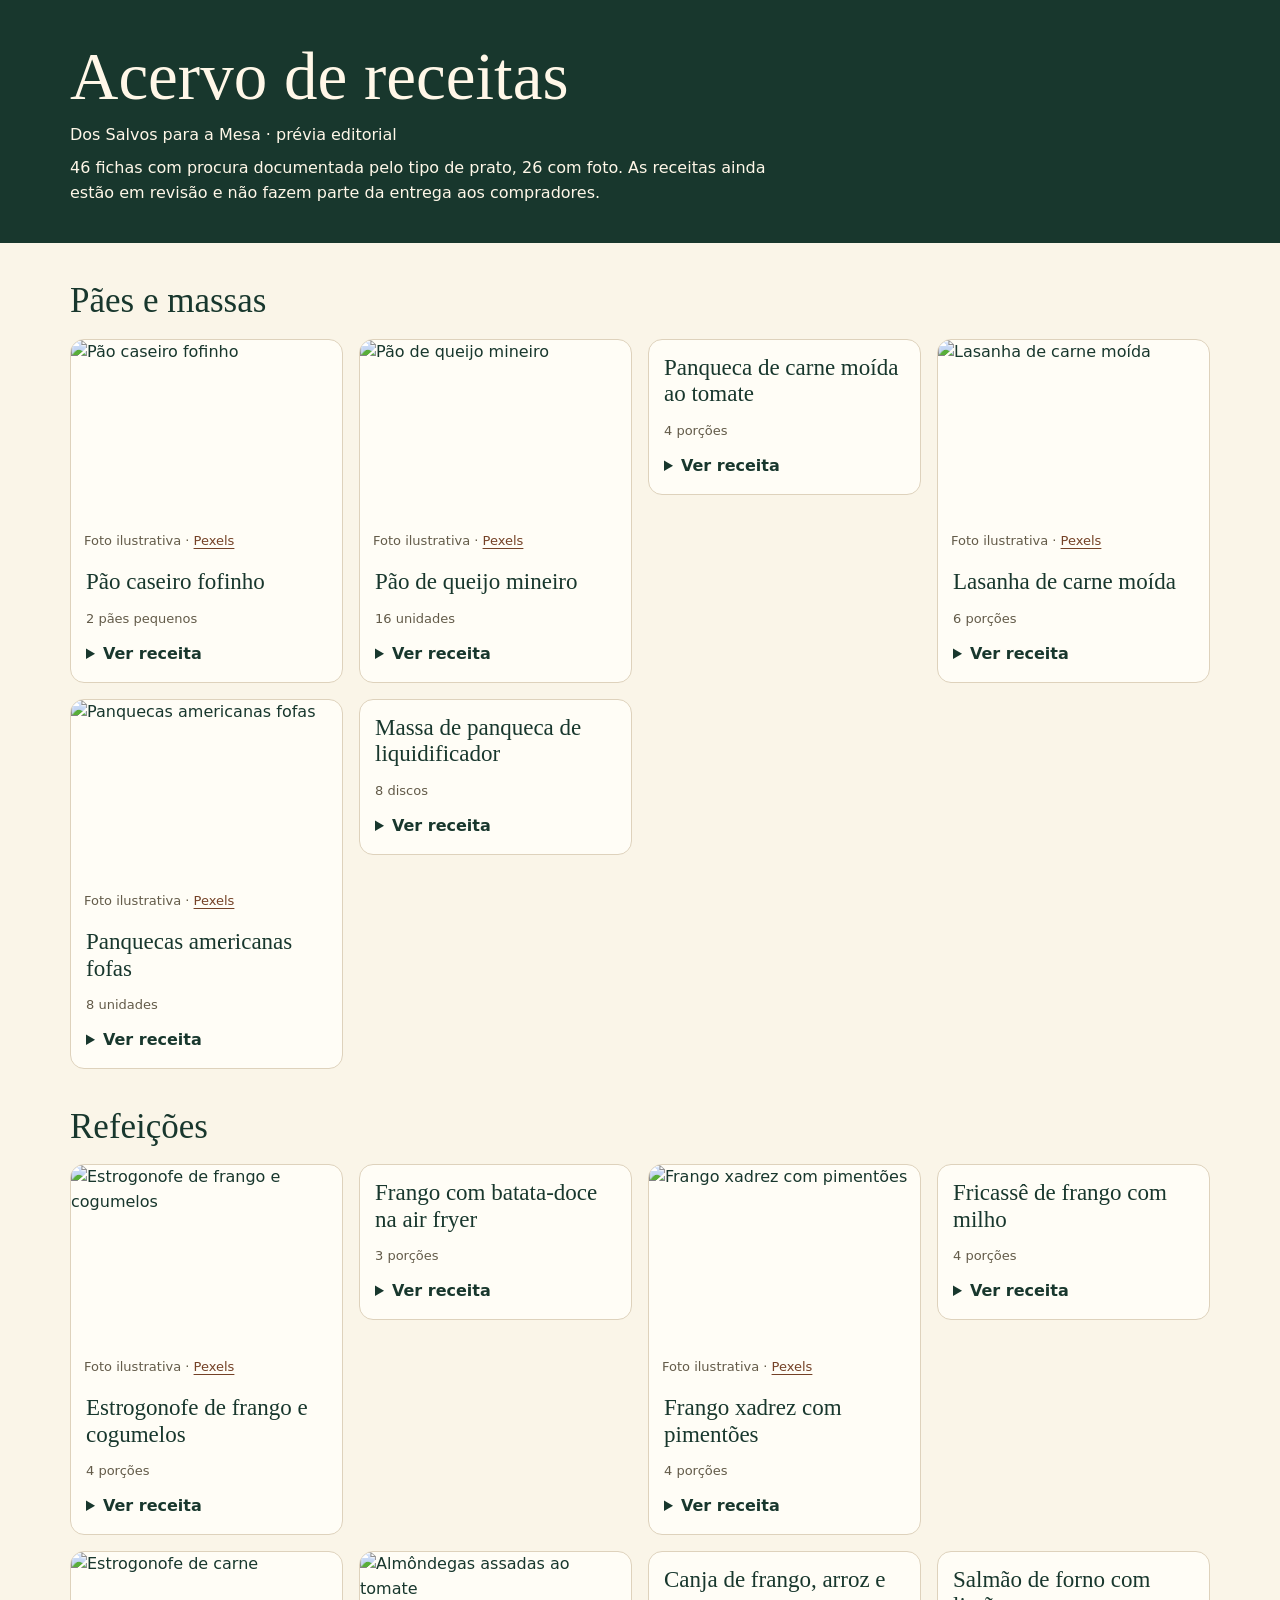
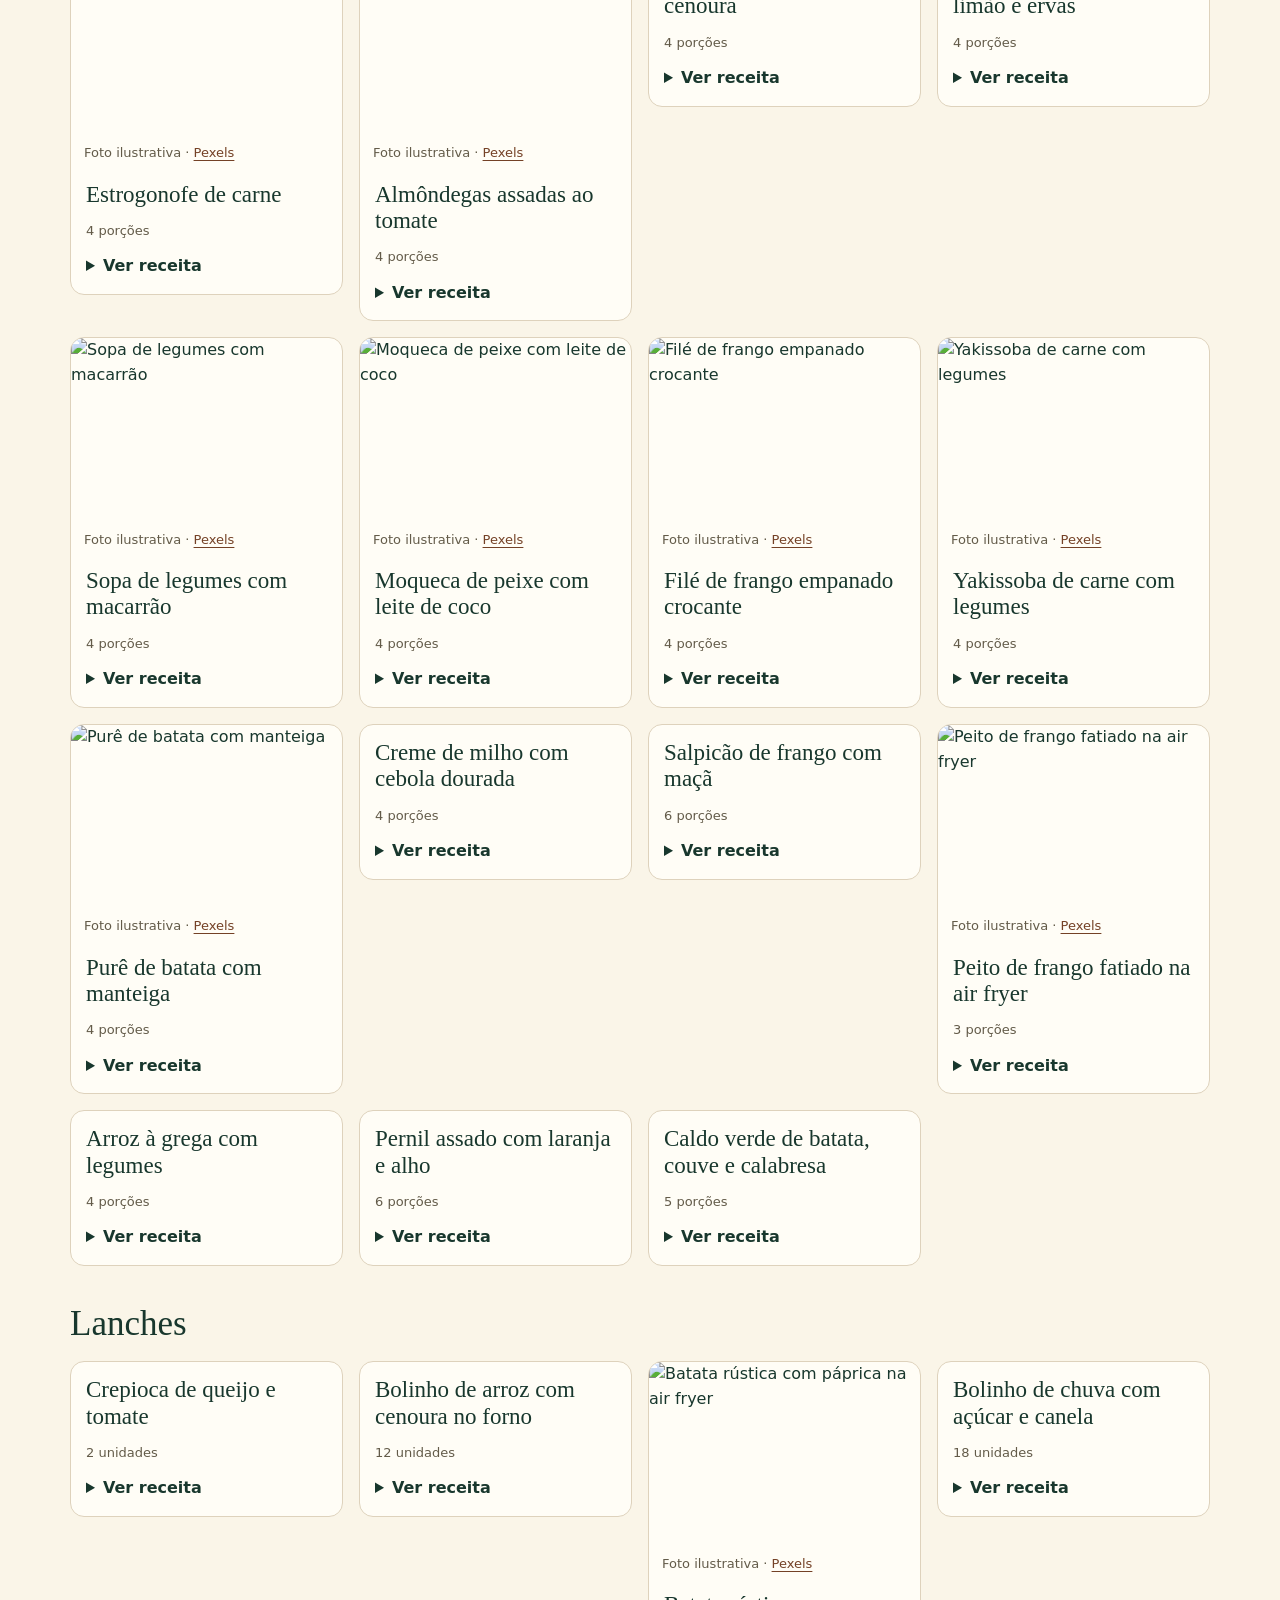
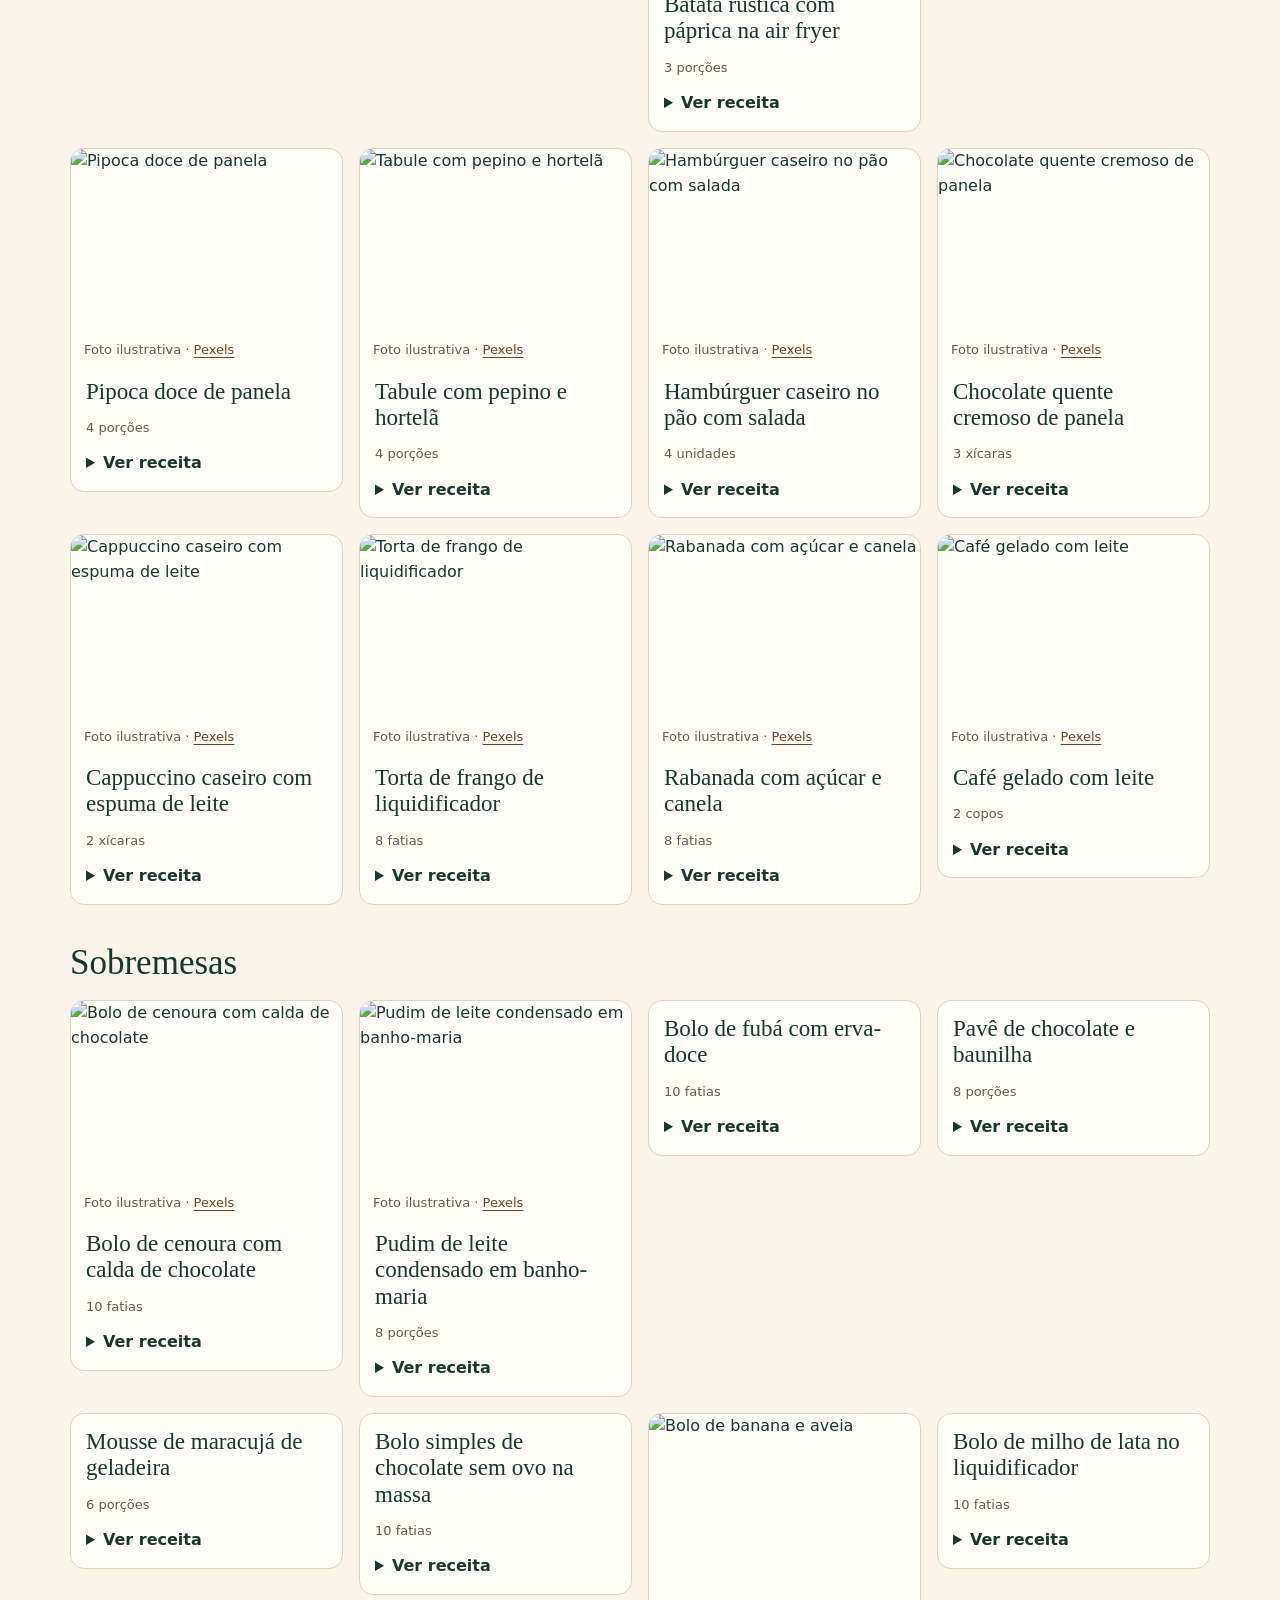
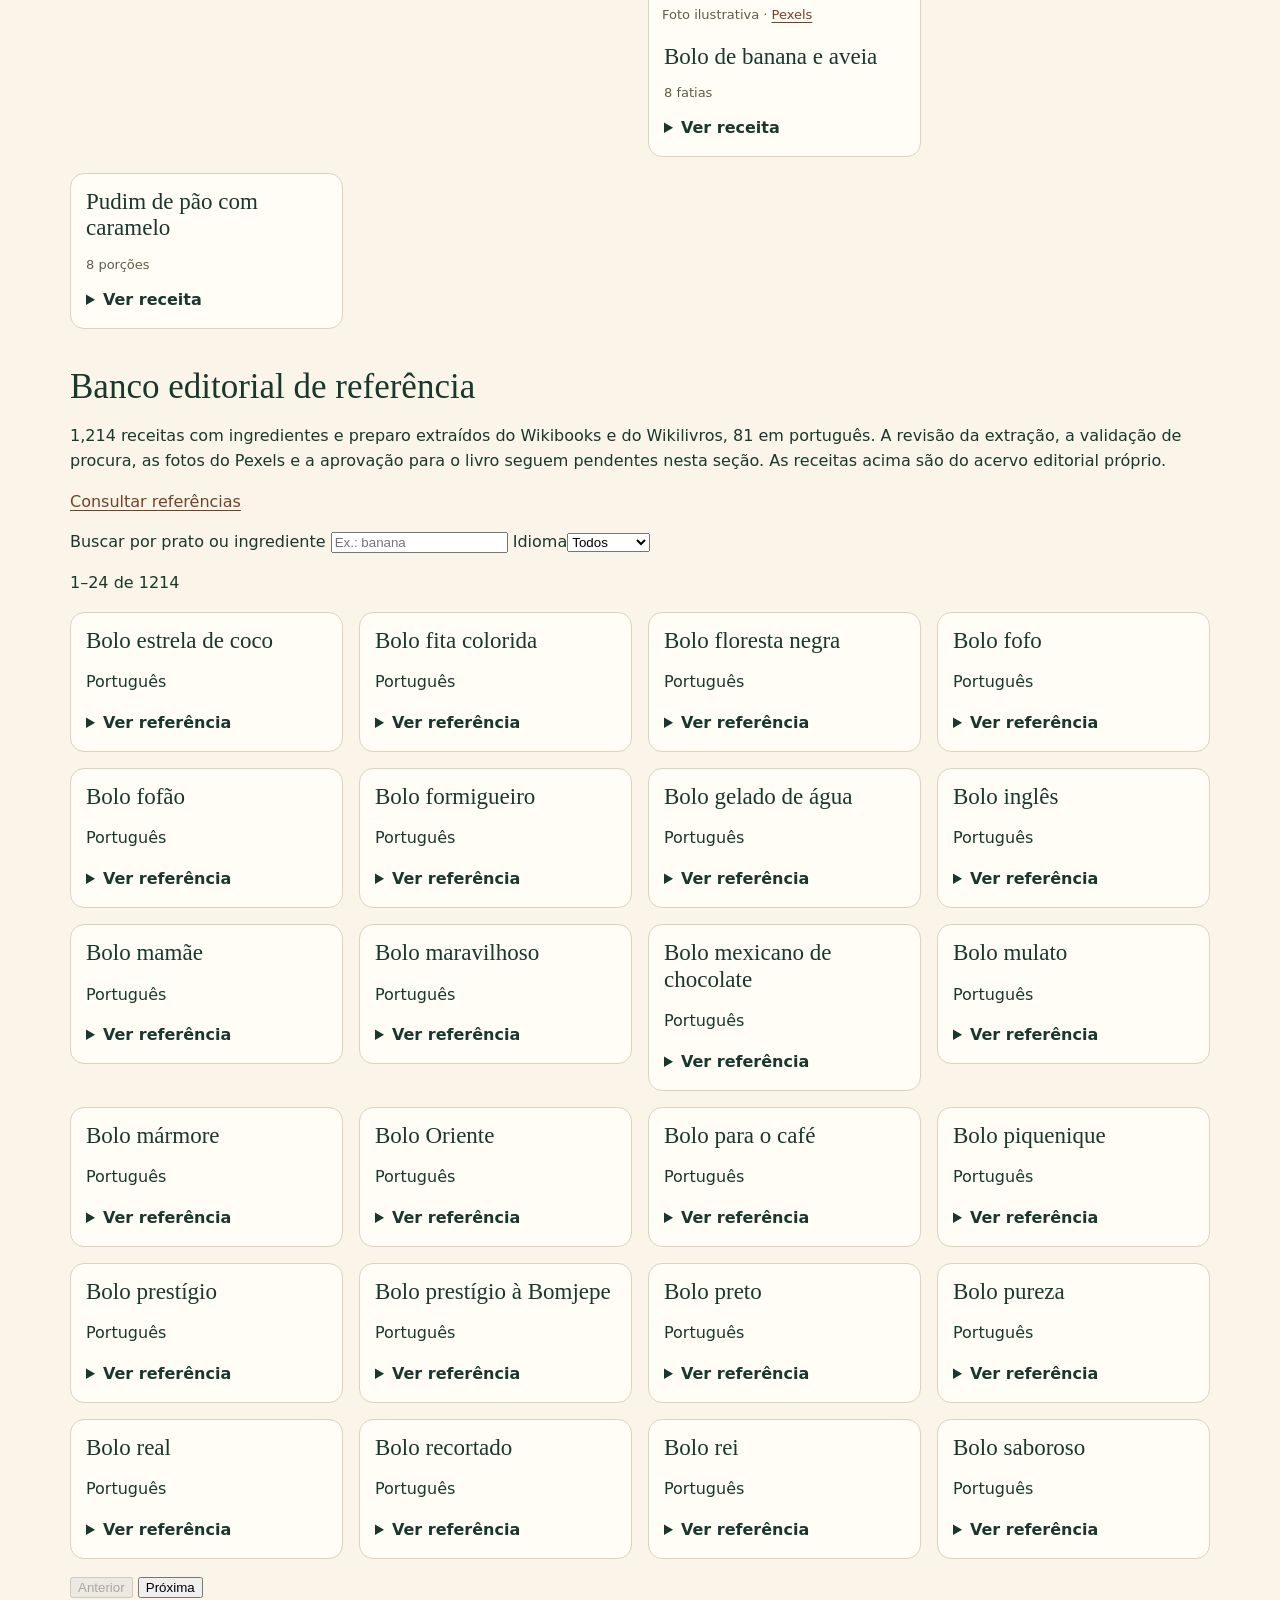
==== commit 93f6ec5f: "Inclui banco editorial pesquisável com mais de 1.000 referências culinárias" ====
--- a/acervo/revisao/acervo.html
+++ b/acervo/revisao/acervo.html
@@ -2,4 +2,78 @@
 <title>Acervo em revisão | Dos Salvos para a Mesa</title><style>
 *{box-sizing:border-box}body{margin:0;background:#faf5e8;color:#18372d;font:16px/1.55 system-ui,sans-serif}header{background:#18372d;color:#fff7e8;padding:38px 0}.wrap{width:min(1140px,calc(100% - 36px));margin:auto}h1,h2,h3{font-family:Georgia,serif;line-height:1.15;font-weight:400}h1{margin:0;font-size:clamp(37px,6vw,67px)}h2{font-size:35px;margin:38px 0 17px}h3{font-size:23px;margin:0}header p{margin:8px 0 0;max-width:700px}.grid{display:grid;grid-template-columns:repeat(auto-fit,minmax(min(100%,255px),1fr));align-items:start;gap:16px}article{background:#fffdf6;border:1px solid #ded2bc;border-radius:14px;overflow:hidden}.inside{padding:15px}.yield,.source,figcaption{font-size:13px;color:#635b49}figure{margin:0}figure img{display:block;width:100%;height:auto;aspect-ratio:46/32;object-fit:cover}figcaption{padding:3px 13px}summary{cursor:pointer;font-weight:650}a{color:#744126;text-underline-offset:3px}main{padding-bottom:45px}h4{margin-bottom:5px}li{margin-bottom:6px}ul,ol{padding-left:22px}</style></head>
 <body><header><div class="wrap"><h1>Acervo de receitas</h1><p>Dos Salvos para a Mesa · prévia editorial</p><p>46 fichas com procura documentada pelo tipo de prato, 26 com foto. As receitas ainda estão em revisão e não fazem parte da entrega aos compradores.</p></div></header><main class="wrap">
-<section><h2>Pães e massas</h2><div class="grid"><article><figure><img src="/acervo-fotos/8614367.jpg" width="460" height="320" alt="Pão caseiro fofinho" loading="lazy"><figcaption>Foto ilustrativa · <a href="https://www.pexels.com/photo/8614367/">Pexels</a></figcaption></figure><div class="inside"><h3>Pão caseiro fofinho</h3><p class="yield">2 pães pequenos</p><details><summary>Ver receita</summary><h4>Ingredientes</h4><ul><li>500 g farinha de trigo</li><li>300 ml água morna</li><li>7 g fermento biológico seco</li><li>25 g açúcar</li><li>9 g sal</li><li>30 ml óleo</li></ul><h4>Preparo</h4><ol><li>Misture farinha, fermento e açúcar. Junte água e óleo; acrescente sal e sove até a massa ficar lisa.</li><li>Cubra e deixe crescer até quase dobrar. Divida em duas partes, modele e coloque em formas de pão untadas.</li><li>Deixe crescer até a massa ficar leve. Asse a 190 °C por 25 a 35 minutos, até dourar; deixe esfriar sobre uma grade.</li></ol><p class="source">Procura pelo tipo de prato: <a href="https://www.tudogostoso.com.br/">Pão caseiro</a></p></details></div></article><article><figure><img src="/acervo-fotos/37778433.jpg" width="460" height="320" alt="Pão de queijo mineiro" loading="lazy"><figcaption>Foto ilustrativa · <a href="https://www.pexels.com/photo/37778433/">Pexels</a></figcaption></figure><div class="inside"><h3>Pão de queijo mineiro</h3><p class="yield">16 unidades</p><details><summary>Ver receita</summary><h4>Ingredientes</h4><ul><li>250 g polvilho doce</li><li>100 ml leite</li><li>55 ml óleo</li><li>4 g sal</li><li>1 ovo</li><li>150 g queijo meia-cura ralado</li></ul><h4>Preparo</h4><ol><li>Misture polvilho e sal. Aqueça leite e óleo até começar a ferver e despeje aos poucos sobre o polvilho, mexendo.</li><li>Deixe amornar, acrescente o ovo batido e o queijo. Modele 16 bolinhas com as mãos untadas.</li><li>Distribua em assadeira com espaço entre elas e asse a 190 °C por 22 a 28 minutos, até dourar.</li></ol><p class="source">Procura pelo tipo de prato: <a href="https://www.tudogostoso.com.br/">Pão de queijo fácil e delicioso</a></p></details></div></article><article><div class="inside"><h3>Panqueca de carne moída ao tomate</h3><p class="yield">4 porções</p><details><summary>Ver receita</summary><h4>Ingredientes</h4><ul><li>160 g farinha de trigo</li><li>300 ml leite</li><li>2 ovos</li><li>20 ml óleo</li><li>400 g carne moída</li><li>100 g cebola</li><li>350 g passata</li><li>5 g sal</li></ul><h4>Preparo</h4><ol><li>Bata farinha, leite, ovos, metade do óleo e uma pitada do sal. Faça discos finos numa frigideira antiaderente.</li><li>Refogue cebola e carne no óleo restante até atingir 71 °C; junte parte da passata e o restante do sal e deixe reduzir.</li><li>Recheie os discos, enrole, cubra com a passata restante e aqueça em forno a 190 °C até borbulhar.</li></ol><p class="source">Procura pelo tipo de prato: <a href="https://www.tudogostoso.com.br/">Massa de panqueca</a></p></details></div></article><article><figure><img src="/acervo-fotos/5949900.jpg" width="460" height="320" alt="Lasanha de carne moída" loading="lazy"><figcaption>Foto ilustrativa · <a href="https://www.pexels.com/photo/5949900/">Pexels</a></figcaption></figure><div class="inside"><h3>Lasanha de carne moída</h3><p class="yield">6 porções</p><details><summary>Ver receita</summary><h4>Ingredientes</h4><ul><li>320 g massa seca de lasanha</li><li>650 g carne bovina moída</li><li>700 g passata</li><li>120 g cebola</li><li>3 dentes de alho</li><li>20 ml azeite</li><li>250 g muçarela</li><li>50 g parmesão</li><li>6 g sal</li></ul><h4>Preparo</h4><ol><li>Refogue cebola e alho no azeite, doure a carne até 71 °C e encorpe com passata e sal. Prepare a massa conforme a embalagem.</li><li>Monte alternando molho, massa e muçarela. Termine com molho e parmesão.</li><li>Cubra e asse a 190 °C até a massa ficar macia. Destampe para dourar e deixe repousar antes de cortar.</li></ol><p class="source">Procura pelo tipo de prato: <a href="https://www.tudogostoso.com.br/">Lasanha de carne moída</a></p></details></div></article><article><figure><img src="/acervo-fotos/6632446.jpg" width="460" height="320" alt="Panquecas americanas fofas" loading="lazy"><figcaption>Foto ilustrativa · <a href="https://www.pexels.com/photo/6632446/">Pexels</a></figcaption></figure><div class="inside"><h3>Panquecas americanas fofas</h3><p class="yield">8 unidades</p><details><summary>Ver receita</summary><h4>Ingredientes</h4><ul><li>190 g farinha de trigo</li><li>210 ml leite</li><li>1 ovo</li><li>22 g açúcar</li><li>20 g manteiga derretida</li><li>9 g fermento químico</li><li>2 g sal</li></ul><h4>Preparo</h4><ol><li>Misture farinha, açúcar, sal e fermento. Bata à parte leite, ovo e manteiga.</li><li>Junte as misturas e mexa só até umedecer a farinha, deixando alguns grumos.</li><li>Divida em oito discos numa frigideira antiaderente aquecida. Vire quando surgirem bolhas e cozinhe o outro lado até firmar.</li></ol><p class="source">Procura pelo tipo de prato: <a href="https://www.tudogostoso.com.br/">Panqueca americana</a></p></details></div></article><article><div class="inside"><h3>Massa de panqueca de liquidificador</h3><p class="yield">8 discos</p><details><summary>Ver receita</summary><h4>Ingredientes</h4><ul><li>150 g farinha de trigo</li><li>260 ml leite</li><li>2 ovos</li><li>12 ml óleo</li><li>3 g sal</li></ul><h4>Preparo</h4><ol><li>Bata o leite, os ovos, o óleo e o sal. Junte a farinha e bata brevemente até alisar.</li><li>Aqueça uma frigideira antiaderente em fogo médio e coloque uma concha pequena, girando a frigideira para espalhar.</li><li>Vire quando as bordas soltarem. Cozinhe brevemente o outro lado e repita com o restante da massa.</li></ol><p class="source">Procura pelo tipo de prato: <a href="https://www.tudogostoso.com.br/">Massa de panqueca simples</a></p></details></div></article></div></section><section><h2>Refeições</h2><div class="grid"><article><figure><img src="/acervo-fotos/40646836.jpg" width="460" height="320" alt="Estrogonofe de frango e cogumelos" loading="lazy"><figcaption>Foto ilustrativa · <a href="https://www.pexels.com/photo/40646836/">Pexels</a></figcaption></figure><div class="inside"><h3>Estrogonofe de frango e cogumelos</h3><p class="yield">4 porções</p><details><summary>Ver receita</summary><h4>Ingredientes</h4><ul><li>600 g peito de frango em cubos</li><li>150 g cogumelos frescos</li><li>100 g cebola</li><li>15 ml óleo</li><li>30 g extrato de tomate</li><li>10 g mostarda</li><li>200 g creme de leite</li><li>5 g sal</li></ul><h4>Preparo</h4><ol><li>Doure o frango em levas no óleo. Reserve e refogue cebola e cogumelos até a água evaporar.</li><li>Volte o frango à panela, incorpore extrato, mostarda e sal; acrescente um pouco de água se necessário e cozinhe até o centro do frango atingir 74 °C.</li><li>Abaixe o fogo, acrescente creme de leite e mexa até aquecer. Sirva com arroz se desejar.</li></ol><p class="source">Procura pelo tipo de prato: <a href="https://www.tudogostoso.com.br/">Strogonoff de frango</a></p></details></div></article><article><div class="inside"><h3>Frango com batata-doce na air fryer</h3><p class="yield">3 porções</p><details><summary>Ver receita</summary><h4>Ingredientes</h4><ul><li>450 g peito de frango</li><li>500 g batata-doce</li><li>20 ml azeite</li><li>4 g páprica doce</li><li>4 g sal</li><li>15 ml suco de limão</li></ul><h4>Preparo</h4><ol><li>Corte batata e frango em pedaços regulares e tempere separadamente. Divida azeite, páprica e sal entre os dois; use limão no frango.</li><li>Asse a batata a 190 °C, mexendo na metade do tempo, até amaciar. Reserve.</li><li>Asse o frango em uma camada, vire na metade e confira 74 °C no centro. Sirva com a batata.</li></ol><p class="source">Procura pelo tipo de prato: <a href="https://www.tudogostoso.com.br/">Peito de frango na air fryer</a></p></details></div></article><article><figure><img src="/acervo-fotos/27588102.jpg" width="460" height="320" alt="Frango xadrez com pimentões" loading="lazy"><figcaption>Foto ilustrativa · <a href="https://www.pexels.com/photo/27588102/">Pexels</a></figcaption></figure><div class="inside"><h3>Frango xadrez com pimentões</h3><p class="yield">4 porções</p><details><summary>Ver receita</summary><h4>Ingredientes</h4><ul><li>600 g peito de frango</li><li>220 g pimentão</li><li>130 g cebola</li><li>40 ml shoyu</li><li>10 g amido de milho</li><li>160 ml água</li><li>20 ml óleo</li><li>50 g amendoim torrado</li></ul><h4>Preparo</h4><ol><li>Corte frango, cebola e pimentões em cubos. Dissolva o amido na água fria e junte shoyu.</li><li>Doure o frango em levas no óleo. Retire e salteie cebola e pimentões até ficarem firmes.</li><li>Volte o frango, adicione o molho e cozinhe até engrossar e o frango chegar a 74 °C no centro. Finalize com amendoim.</li></ol><p class="source">Procura pelo tipo de prato: <a href="https://www.tudogostoso.com.br/">Frango xadrez</a></p></details></div></article><article><div class="inside"><h3>Fricassê de frango com milho</h3><p class="yield">4 porções</p><details><summary>Ver receita</summary><h4>Ingredientes</h4><ul><li>450 g frango cozido e desfiado</li><li>170 g milho cozido escorrido</li><li>160 g creme de leite</li><li>120 g requeijão</li><li>100 g cebola</li><li>10 ml óleo</li><li>100 g muçarela</li><li>60 g batata palha</li></ul><h4>Preparo</h4><ol><li>Bata o milho, o creme de leite e o requeijão até formar um creme.</li><li>Refogue a cebola no óleo e incorpore o frango e o creme. Passe para um refratário e cubra com muçarela.</li><li>Asse a 200 °C até dourar e atingir 74 °C no centro. Distribua a batata palha ao servir.</li></ol><p class="source">Procura pelo tipo de prato: <a href="https://www.tudogostoso.com.br/">Fricassê de frango</a></p></details></div></article><article><figure><img src="/acervo-fotos/28503619.jpg" width="460" height="320" alt="Estrogonofe de carne" loading="lazy"><figcaption>Foto ilustrativa · <a href="https://www.pexels.com/photo/28503619/">Pexels</a></figcaption></figure><div class="inside"><h3>Estrogonofe de carne</h3><p class="yield">4 porções</p><details><summary>Ver receita</summary><h4>Ingredientes</h4><ul><li>600 g alcatra em tiras</li><li>100 g cebola</li><li>150 g cogumelos</li><li>20 ml óleo</li><li>30 g extrato de tomate</li><li>12 g mostarda</li><li>200 g creme de leite</li><li>5 g sal</li></ul><h4>Preparo</h4><ol><li>Seque e doure a carne no óleo em levas. Reserve.</li><li>Refogue cebola e cogumelos até a água evaporar. Junte extrato, mostarda e sal e mexa por um minuto.</li><li>Volte a carne até o ponto desejado, incorpore creme de leite em fogo baixo e aqueça sem deixar ferver vigorosamente.</li></ol><p class="source">Procura pelo tipo de prato: <a href="https://www.tudogostoso.com.br/">Estrogonofe de carne simples</a></p></details></div></article><article><figure><img src="/acervo-fotos/40646831.jpg" width="460" height="320" alt="Almôndegas assadas ao tomate" loading="lazy"><figcaption>Foto ilustrativa · <a href="https://www.pexels.com/photo/40646831/">Pexels</a></figcaption></figure><div class="inside"><h3>Almôndegas assadas ao tomate</h3><p class="yield">4 porções</p><details><summary>Ver receita</summary><h4>Ingredientes</h4><ul><li>500 g carne bovina moída</li><li>45 g farinha de rosca</li><li>1 ovo</li><li>60 g cebola ralada</li><li>2 dentes de alho</li><li>5 g sal</li><li>400 g passata de tomate</li><li>15 ml azeite</li><li>6 g salsinha</li></ul><h4>Preparo</h4><ol><li>Misture carne, farinha, ovo, cebola, metade do alho, sal e salsinha até dar liga. Modele 16 unidades.</li><li>Disponha em assadeira untada e asse a 210 °C até firmarem e atingirem 71 °C no centro.</li><li>Aqueça a passata com azeite e o alho restante; envolva as almôndegas no molho e sirva.</li></ol><p class="source">Procura pelo tipo de prato: <a href="https://www.tudogostoso.com.br/">Almôndegas</a></p></details></div></article><article><div class="inside"><h3>Canja de frango, arroz e cenoura</h3><p class="yield">4 porções</p><details><summary>Ver receita</summary><h4>Ingredientes</h4><ul><li>400 g peito de frango</li><li>110 g arroz</li><li>160 g cenoura</li><li>100 g cebola</li><li>2 dentes de alho</li><li>15 ml óleo</li><li>1 litro de água</li><li>5 g sal</li><li>8 g salsinha</li></ul><h4>Preparo</h4><ol><li>Refogue cebola e alho no óleo. Junte frango, água e sal e cozinhe até o frango atingir 74 °C.</li><li>Retire e desfie o frango. No caldo, cozinhe o arroz e a cenoura em cubos até amaciarem.</li><li>Volte o frango à panela, aqueça, ajuste a consistência e finalize com salsinha.</li></ol><p class="source">Procura pelo tipo de prato: <a href="https://www.tudogostoso.com.br/">Canja de galinha rápida</a></p></details></div></article><article><div class="inside"><h3>Salmão de forno com limão e ervas</h3><p class="yield">4 porções</p><details><summary>Ver receita</summary><h4>Ingredientes</h4><ul><li>600 g filé de salmão</li><li>20 ml azeite</li><li>25 ml suco de limão</li><li>1 dente de alho</li><li>8 g salsinha</li><li>4 g sal</li></ul><h4>Preparo</h4><ol><li>Misture azeite, alho, limão e sal. Pincele no salmão e disponha em travessa com a pele para baixo.</li><li>Asse a 200 °C até chegar a 63 °C no centro, conferindo com termômetro.</li><li>Finalize com salsinha picada e sirva.</li></ol><p class="source">Procura pelo tipo de prato: <a href="https://www.tudogostoso.com.br/">Filé de salmão ao forno facílimo</a></p></details></div></article><article><figure><img src="/acervo-fotos/8992842.jpg" width="460" height="320" alt="Sopa de legumes com macarrão" loading="lazy"><figcaption>Foto ilustrativa · <a href="https://www.pexels.com/photo/8992842/">Pexels</a></figcaption></figure><div class="inside"><h3>Sopa de legumes com macarrão</h3><p class="yield">4 porções</p><details><summary>Ver receita</summary><h4>Ingredientes</h4><ul><li>120 g macarrão sem ovo</li><li>250 g batata</li><li>160 g cenoura</li><li>150 g abobrinha</li><li>100 g cebola</li><li>200 g tomate</li><li>15 ml azeite</li><li>1 litro de água</li><li>5 g sal</li></ul><h4>Preparo</h4><ol><li>Refogue a cebola em azeite e junte tomate, água e sal.</li><li>Cozinhe batata e cenoura em cubos até começarem a amaciar. Junte abobrinha e macarrão.</li><li>Cozinhe até a massa ficar macia e acerte a consistência com água quente, se precisar.</li></ol><p class="source">Procura pelo tipo de prato: <a href="https://www.tudogostoso.com.br/">Sopa de legumes com macarrão</a></p></details></div></article><article><figure><img src="/acervo-fotos/32252190.jpg" width="460" height="320" alt="Moqueca de peixe com leite de coco" loading="lazy"><figcaption>Foto ilustrativa · <a href="https://www.pexels.com/photo/32252190/">Pexels</a></figcaption></figure><div class="inside"><h3>Moqueca de peixe com leite de coco</h3><p class="yield">4 porções</p><details><summary>Ver receita</summary><h4>Ingredientes</h4><ul><li>600 g peixe branco em postas</li><li>240 g tomate</li><li>150 g pimentão</li><li>120 g cebola</li><li>200 ml leite de coco</li><li>15 ml azeite de dendê</li><li>20 ml suco de limão</li><li>5 g sal</li><li>8 g coentro</li></ul><h4>Preparo</h4><ol><li>Tempere o peixe com limão e sal. Fatie cebola, tomate e pimentão.</li><li>Refogue cebola e pimentão no dendê, junte tomate e leite de coco e deixe formar o caldo.</li><li>Acomode as postas, tampe e cozinhe em fogo baixo até o centro atingir 63 °C. Finalize com coentro.</li></ol><p class="source">Procura pelo tipo de prato: <a href="https://www.tudogostoso.com.br/">Moqueca de peixe fácil</a></p></details></div></article><article><figure><img src="/acervo-fotos/39976667.jpg" width="460" height="320" alt="Filé de frango empanado crocante" loading="lazy"><figcaption>Foto ilustrativa · <a href="https://www.pexels.com/photo/39976667/">Pexels</a></figcaption></figure><div class="inside"><h3>Filé de frango empanado crocante</h3><p class="yield">4 porções</p><details><summary>Ver receita</summary><h4>Ingredientes</h4><ul><li>600 g filé de frango</li><li>60 g farinha de trigo</li><li>2 ovos</li><li>110 g farinha de rosca</li><li>5 g sal</li><li>3 g páprica doce</li><li>120 ml óleo</li></ul><h4>Preparo</h4><ol><li>Tempere o frango com sal e páprica. Passe na farinha de trigo, nos ovos batidos e na farinha de rosca.</li><li>Aqueça o óleo em uma frigideira e frite em pequenas levas, virando uma vez para dourar por igual.</li><li>Retire quando a parte mais grossa atingir 74 °C e deixe escorrer sobre uma grade.</li></ol><p class="source">Procura pelo tipo de prato: <a href="https://www.tudogostoso.com.br/">Filé de frango empanado</a></p></details></div></article><article><figure><img src="/acervo-fotos/27135617.jpg" width="460" height="320" alt="Yakissoba de carne com legumes" loading="lazy"><figcaption>Foto ilustrativa · <a href="https://www.pexels.com/photo/27135617/">Pexels</a></figcaption></figure><div class="inside"><h3>Yakissoba de carne com legumes</h3><p class="yield">4 porções</p><details><summary>Ver receita</summary><h4>Ingredientes</h4><ul><li>250 g macarrão para yakissoba</li><li>360 g alcatra em tiras</li><li>180 g brócolis</li><li>150 g cenoura</li><li>120 g pimentão</li><li>60 ml shoyu</li><li>12 g amido de milho</li><li>180 ml água</li><li>20 ml óleo</li></ul><h4>Preparo</h4><ol><li>Cozinhe o macarrão conforme a embalagem. Misture água fria, shoyu e amido.</li><li>Doure a carne em levas, retire e salteie os legumes no óleo até ficarem firmes.</li><li>Volte a carne, junte o molho e mexa até engrossar. Incorpore o macarrão e sirva quente.</li></ol><p class="source">Procura pelo tipo de prato: <a href="https://www.tudogostoso.com.br/">Yakissoba da casa</a></p></details></div></article><article><figure><img src="/acervo-fotos/30635679.jpg" width="460" height="320" alt="Purê de batata com manteiga" loading="lazy"><figcaption>Foto ilustrativa · <a href="https://www.pexels.com/photo/30635679/">Pexels</a></figcaption></figure><div class="inside"><h3>Purê de batata com manteiga</h3><p class="yield">4 porções</p><details><summary>Ver receita</summary><h4>Ingredientes</h4><ul><li>700 g batata</li><li>130 ml leite</li><li>30 g manteiga</li><li>5 g sal</li></ul><h4>Preparo</h4><ol><li>Descasque e corte as batatas em pedaços do mesmo tamanho. Cozinhe até amaciarem por completo.</li><li>Escorra bem e passe ainda quente pelo espremedor.</li><li>Incorpore a manteiga, o sal e o leite aquecido aos poucos até a consistência desejada.</li></ol><p class="source">Procura pelo tipo de prato: <a href="https://www.tudogostoso.com.br/">Purê de batata simples e fácil</a></p></details></div></article><article><div class="inside"><h3>Creme de milho com cebola dourada</h3><p class="yield">4 porções</p><details><summary>Ver receita</summary><h4>Ingredientes</h4><ul><li>340 g milho cozido e escorrido</li><li>260 ml leite</li><li>70 g cebola</li><li>20 g manteiga</li><li>10 g amido de milho</li><li>3 g sal</li></ul><h4>Preparo</h4><ol><li>Bata metade do milho com leite e amido.</li><li>Refogue a cebola na manteiga, adicione a mistura batida e o milho restante.</li><li>Cozinhe em fogo médio, mexendo até encorpar. Ajuste o sal e sirva.</li></ol><p class="source">Procura pelo tipo de prato: <a href="https://www.tudogostoso.com.br/">Creme de milho</a></p></details></div></article><article><div class="inside"><h3>Salpicão de frango com maçã</h3><p class="yield">6 porções</p><details><summary>Ver receita</summary><h4>Ingredientes</h4><ul><li>420 g frango cozido e desfiado</li><li>140 g cenoura</li><li>160 g maçã</li><li>100 g ervilha cozida</li><li>130 g maionese</li><li>15 ml suco de limão</li><li>45 g batata palha</li></ul><h4>Preparo</h4><ol><li>Rale a cenoura, corte a maçã em cubos e regue com limão.</li><li>Misture com frango, ervilha e maionese e mantenha refrigerado até servir.</li><li>Distribua a batata palha na hora para conservar a crocância.</li></ol><p class="source">Procura pelo tipo de prato: <a href="https://www.tudogostoso.com.br/">Salpicão de frango simples</a></p></details></div></article><article><figure><img src="/acervo-fotos/9412996.jpg" width="460" height="320" alt="Peito de frango fatiado na air fryer" loading="lazy"><figcaption>Foto ilustrativa · <a href="https://www.pexels.com/photo/9412996/">Pexels</a></figcaption></figure><div class="inside"><h3>Peito de frango fatiado na air fryer</h3><p class="yield">3 porções</p><details><summary>Ver receita</summary><h4>Ingredientes</h4><ul><li>480 g peito de frango sem pele</li><li>15 ml azeite</li><li>15 ml suco de limão</li><li>2 dentes de alho</li><li>4 g sal</li><li>2 g páprica doce</li></ul><h4>Preparo</h4><ol><li>Corte o frango em filés de espessura semelhante e misture com azeite, limão, alho, sal e páprica.</li><li>Distribua em uma camada na air fryer a 190 °C e vire na metade.</li><li>Confira 74 °C no centro da parte mais grossa antes de retirar. Deixe repousar alguns minutos e fatie.</li></ol><p class="source">Procura pelo tipo de prato: <a href="https://www.tudogostoso.com.br/">Peito de frango na Air fryer</a></p></details></div></article><article><div class="inside"><h3>Arroz à grega com legumes</h3><p class="yield">4 porções</p><details><summary>Ver receita</summary><h4>Ingredientes</h4><ul><li>220 g arroz cru</li><li>420 ml água quente</li><li>100 g cenoura</li><li>75 g pimentão vermelho</li><li>90 g ervilha</li><li>80 g cebola</li><li>18 ml óleo</li><li>4 g sal</li></ul><h4>Preparo</h4><ol><li>Refogue a cebola no óleo. Junte a cenoura em cubos e o arroz e mexa por um minuto.</li><li>Adicione água quente e sal. Cozinhe tampado em fogo baixo até o arroz ficar macio.</li><li>Misture a ervilha e o pimentão, tampe por alguns minutos com o fogo desligado e solte os grãos com um garfo.</li></ol><p class="source">Procura pelo tipo de prato: <a href="https://www.tudogostoso.com.br/">Arroz à grega</a></p></details></div></article><article><div class="inside"><h3>Pernil assado com laranja e alho</h3><p class="yield">6 porções</p><details><summary>Ver receita</summary><h4>Ingredientes</h4><ul><li>1,2 kg pernil suíno sem osso</li><li>180 ml suco de laranja</li><li>4 dentes de alho</li><li>20 ml azeite</li><li>10 g sal</li><li>1 ramo de alecrim</li></ul><h4>Preparo</h4><ol><li>Tempere o pernil com alho, azeite, sal, alecrim e metade do suco.</li><li>Coloque em assadeira com o restante do suco. Cubra e asse a 170 °C, regando com o líquido da assadeira.</li><li>Destampe para dourar e confira ao menos 63 °C no centro, com descanso mínimo de 3 minutos antes de fatiar.</li></ol><p class="source">Procura pelo tipo de prato: <a href="https://www.tudogostoso.com.br/">Pernil assado bem temperado</a></p></details></div></article><article><div class="inside"><h3>Caldo verde de batata, couve e calabresa</h3><p class="yield">5 porções</p><details><summary>Ver receita</summary><h4>Ingredientes</h4><ul><li>700 g batata</li><li>180 g linguiça calabresa</li><li>130 g couve</li><li>100 g cebola</li><li>2 dentes de alho</li><li>1 litro de água</li><li>15 ml azeite</li></ul><h4>Preparo</h4><ol><li>Doure a calabresa fatiada no azeite e reserve. Refogue cebola e alho na mesma panela.</li><li>Cozinhe a batata na água até amaciar e bata com o líquido até ficar cremoso.</li><li>Volte o caldo ao fogo, adicione a calabresa e cozinhe até aquecer bem e a linguiça estar cozida. Incorpore a couve finamente fatiada e cozinhe até murchar.</li></ol><p class="source">Procura pelo tipo de prato: <a href="https://www.tudogostoso.com.br/">Caldo verde</a></p></details></div></article></div></section><section><h2>Lanches</h2><div class="grid"><article><div class="inside"><h3>Crepioca de queijo e tomate</h3><p class="yield">2 unidades</p><details><summary>Ver receita</summary><h4>Ingredientes</h4><ul><li>2 ovos</li><li>60 g goma hidratada de tapioca</li><li>60 g queijo minas</li><li>90 g tomate</li><li>1 g sal</li><li>5 ml azeite</li></ul><h4>Preparo</h4><ol><li>Bata ovos, goma e sal até uniformizar. Divida em duas porções.</li><li>Unte a frigideira, adicione uma porção e vire quando a borda soltar e o centro firmar.</li><li>Recheie com queijo e tomate e dobre. Repita e aqueça até o queijo amolecer.</li></ol><p class="source">Procura pelo tipo de prato: <a href="https://www.tudogostoso.com.br/">Crepioca fit</a></p></details></div></article><article><div class="inside"><h3>Bolinho de arroz com cenoura no forno</h3><p class="yield">12 unidades</p><details><summary>Ver receita</summary><h4>Ingredientes</h4><ul><li>300 g arroz cozido</li><li>100 g cenoura</li><li>2 ovos</li><li>60 g parmesão</li><li>45 g farinha de trigo</li><li>10 ml azeite</li></ul><h4>Preparo</h4><ol><li>Misture arroz, cenoura ralada, ovos, parmesão e farinha. Deixe repousar 5 minutos.</li><li>Modele em porções achatadas e disponha em assadeira untada com azeite.</li><li>Asse a 200 °C por 20 a 25 minutos, virando quando estiverem firmes; confira 74 °C no centro se usar arroz refrigerado.</li></ol><p class="source">Procura pelo tipo de prato: <a href="https://www.tudogostoso.com.br/">Bolinho de arroz</a></p></details></div></article><article><figure><img src="/acervo-fotos/34705700.jpg" width="460" height="320" alt="Batata rústica com páprica na air fryer" loading="lazy"><figcaption>Foto ilustrativa · <a href="https://www.pexels.com/photo/34705700/">Pexels</a></figcaption></figure><div class="inside"><h3>Batata rústica com páprica na air fryer</h3><p class="yield">3 porções</p><details><summary>Ver receita</summary><h4>Ingredientes</h4><ul><li>600 g batata</li><li>15 ml azeite</li><li>4 g páprica defumada</li><li>3 g sal</li><li>2 g alho em pó</li></ul><h4>Preparo</h4><ol><li>Lave a batata, corte em gomos e seque bem. Misture com azeite e temperos.</li><li>Disponha sem amontoar na cesta. Asse a 190 °C por 20 a 27 minutos, sacudindo na metade.</li><li>Retire quando o centro estiver macio e as bordas douradas.</li></ol><p class="source">Procura pelo tipo de prato: <a href="https://trends.withgoogle.com/year-in-search/2025/br/">Batata frita na air fryer</a></p></details></div></article><article><div class="inside"><h3>Bolinho de chuva com açúcar e canela</h3><p class="yield">18 unidades</p><details><summary>Ver receita</summary><h4>Ingredientes</h4><ul><li>200 g farinha de trigo</li><li>1 ovo</li><li>115 ml leite</li><li>35 g açúcar</li><li>6 g fermento químico</li><li>500 ml óleo para fritar</li><li>30 g açúcar para finalizar</li><li>3 g canela</li></ul><h4>Preparo</h4><ol><li>Misture ovo, leite e açúcar. Junte farinha e fermento até formar massa que caia da colher lentamente.</li><li>Aqueça o óleo a cerca de 170 °C e frite pequenas porções em levas, virando até dourar por igual e cozinhar no centro.</li><li>Escorra e passe no açúcar misturado com a canela.</li></ol><p class="source">Procura pelo tipo de prato: <a href="https://www.tudogostoso.com.br/">Bolinho de chuva</a></p></details></div></article><article><figure><img src="/acervo-fotos/7676087.jpg" width="460" height="320" alt="Pipoca doce de panela" loading="lazy"><figcaption>Foto ilustrativa · <a href="https://www.pexels.com/photo/7676087/">Pexels</a></figcaption></figure><div class="inside"><h3>Pipoca doce de panela</h3><p class="yield">4 porções</p><details><summary>Ver receita</summary><h4>Ingredientes</h4><ul><li>75 g milho de pipoca</li><li>15 ml óleo</li><li>85 g açúcar</li><li>30 ml água</li></ul><h4>Preparo</h4><ol><li>Estoure o milho no óleo em panela tampada, sacudindo com cuidado e desligando quando os estouros rarearem.</li><li>Em outra panela, ferva açúcar e água sem mexer até obter caramelo claro.</li><li>Despeje aos poucos sobre a pipoca já estourada, mexa com uma espátula e espalhe até esfriar.</li></ol><p class="source">Procura pelo tipo de prato: <a href="https://www.tudogostoso.com.br/">Pipoca doce</a></p></details></div></article><article><figure><img src="/acervo-fotos/10311638.jpg" width="460" height="320" alt="Tabule com pepino e hortelã" loading="lazy"><figcaption>Foto ilustrativa · <a href="https://www.pexels.com/photo/10311638/">Pexels</a></figcaption></figure><div class="inside"><h3>Tabule com pepino e hortelã</h3><p class="yield">4 porções</p><details><summary>Ver receita</summary><h4>Ingredientes</h4><ul><li>90 g trigo para quibe</li><li>250 g tomate</li><li>180 g pepino</li><li>40 g salsinha</li><li>12 g hortelã</li><li>35 ml suco de limão</li><li>25 ml azeite</li><li>4 g sal</li></ul><h4>Preparo</h4><ol><li>Hidrate o trigo conforme a embalagem, escorra e aperte bem para remover a água.</li><li>Corte tomate e pepino em cubos pequenos e pique as ervas.</li><li>Misture com o trigo, limão, azeite e sal. Gele por 20 minutos antes de servir.</li></ol><p class="source">Procura pelo tipo de prato: <a href="https://www.tudogostoso.com.br/">Tabule</a></p></details></div></article><article><figure><img src="/acervo-fotos/5860581.jpg" width="460" height="320" alt="Hambúrguer caseiro no pão com salada" loading="lazy"><figcaption>Foto ilustrativa · <a href="https://www.pexels.com/photo/5860581/">Pexels</a></figcaption></figure><div class="inside"><h3>Hambúrguer caseiro no pão com salada</h3><p class="yield">4 unidades</p><details><summary>Ver receita</summary><h4>Ingredientes</h4><ul><li>520 g carne bovina moída</li><li>4 pães de hambúrguer</li><li>130 g tomate</li><li>60 g alface</li><li>70 g cebola roxa</li><li>5 g sal</li><li>10 ml óleo</li></ul><h4>Preparo</h4><ol><li>Modele quatro discos e tempere com sal. Corte os pães, fatie tomate e cebola e higienize a alface.</li><li>Doure os discos numa frigideira untada, virando na metade, até o centro atingir 71 °C.</li><li>Toste levemente os pães e monte com a carne e os vegetais.</li></ol><p class="source">Procura pelo tipo de prato: <a href="https://www.tudogostoso.com.br/">Hambúrguer caseiro</a></p></details></div></article><article><figure><img src="/acervo-fotos/6463658.jpg" width="460" height="320" alt="Chocolate quente cremoso de panela" loading="lazy"><figcaption>Foto ilustrativa · <a href="https://www.pexels.com/photo/6463658/">Pexels</a></figcaption></figure><div class="inside"><h3>Chocolate quente cremoso de panela</h3><p class="yield">3 xícaras</p><details><summary>Ver receita</summary><h4>Ingredientes</h4><ul><li>500 ml leite</li><li>65 g chocolate meio amargo</li><li>14 g cacau em pó</li><li>12 g amido de milho</li><li>20 g açúcar</li></ul><h4>Preparo</h4><ol><li>Dissolva o amido em parte do leite frio e peneire o cacau.</li><li>Junte o leite restante e o açúcar; aqueça em fogo médio, mexendo até ficar levemente cremoso.</li><li>Desligue, acrescente o chocolate picado e mexa até derreter. Sirva quente.</li></ol><p class="source">Procura pelo tipo de prato: <a href="https://www.tudogostoso.com.br/">Chocolate quente cremoso</a></p></details></div></article><article><figure><img src="/acervo-fotos/36010234.jpg" width="460" height="320" alt="Cappuccino caseiro com espuma de leite" loading="lazy"><figcaption>Foto ilustrativa · <a href="https://www.pexels.com/photo/36010234/">Pexels</a></figcaption></figure><div class="inside"><h3>Cappuccino caseiro com espuma de leite</h3><p class="yield">2 xícaras</p><details><summary>Ver receita</summary><h4>Ingredientes</h4><ul><li>120 ml café forte</li><li>180 ml leite</li><li>8 g cacau em pó</li><li>8 g açúcar</li><li>1 g canela</li></ul><h4>Preparo</h4><ol><li>Prepare o café e misture com cacau e açúcar até dissolver.</li><li>Aqueça o leite sem deixar ferver e bata até formar espuma.</li><li>Divida o café entre duas xícaras, adicione o leite e finalize com a espuma e a canela.</li></ol><p class="source">Procura pelo tipo de prato: <a href="https://www.tudogostoso.com.br/">Cappuccino caseiro</a></p></details></div></article><article><figure><img src="/acervo-fotos/39070796.jpg" width="460" height="320" alt="Torta de frango de liquidificador" loading="lazy"><figcaption>Foto ilustrativa · <a href="https://www.pexels.com/photo/39070796/">Pexels</a></figcaption></figure><div class="inside"><h3>Torta de frango de liquidificador</h3><p class="yield">8 fatias</p><details><summary>Ver receita</summary><h4>Ingredientes</h4><ul><li>420 g frango cozido e desfiado</li><li>130 g tomate</li><li>100 g cebola</li><li>250 g farinha de trigo</li><li>360 ml leite</li><li>3 ovos</li><li>70 ml óleo</li><li>12 g fermento químico</li><li>5 g sal</li></ul><h4>Preparo</h4><ol><li>Refogue cebola e tomate em um pouco do óleo e misture o frango. Reserve.</li><li>Bata leite, ovos, óleo restante e sal. Acrescente farinha e, por último, fermento.</li><li>Alterne massa, recheio e massa em forma untada. Asse a 180 °C até dourar e atingir 74 °C no centro.</li></ol><p class="source">Procura pelo tipo de prato: <a href="https://www.tudogostoso.com.br/">Torta de frango</a></p></details></div></article><article><figure><img src="/acervo-fotos/15820912.jpg" width="460" height="320" alt="Rabanada com açúcar e canela" loading="lazy"><figcaption>Foto ilustrativa · <a href="https://www.pexels.com/photo/15820912/">Pexels</a></figcaption></figure><div class="inside"><h3>Rabanada com açúcar e canela</h3><p class="yield">8 fatias</p><details><summary>Ver receita</summary><h4>Ingredientes</h4><ul><li>1 pão amanhecido cortado em 8 fatias</li><li>250 ml leite</li><li>2 ovos</li><li>25 g açúcar para o leite</li><li>45 g açúcar para finalizar</li><li>3 g canela</li><li>120 ml óleo</li></ul><h4>Preparo</h4><ol><li>Misture o leite com o açúcar e bata os ovos em outro prato.</li><li>Passe as fatias rapidamente no leite e depois nos ovos. Doure no óleo em fogo médio, virando uma vez, até o ovo cozinhar.</li><li>Escorra e passe pelo açúcar misturado com a canela.</li></ol><p class="source">Procura pelo tipo de prato: <a href="https://www.tudogostoso.com.br/">Rabanada tradicional</a></p></details></div></article><article><figure><img src="/acervo-fotos/6895939.jpg" width="460" height="320" alt="Café gelado com leite" loading="lazy"><figcaption>Foto ilustrativa · <a href="https://www.pexels.com/photo/6895939/">Pexels</a></figcaption></figure><div class="inside"><h3>Café gelado com leite</h3><p class="yield">2 copos</p><details><summary>Ver receita</summary><h4>Ingredientes</h4><ul><li>160 ml café forte</li><li>220 ml leite gelado</li><li>160 g gelo</li><li>12 g açúcar</li></ul><h4>Preparo</h4><ol><li>Dissolva o açúcar no café ainda quente e deixe esfriar.</li><li>Divida o gelo e o leite entre dois copos.</li><li>Despeje o café já frio por cima e mexa antes de beber.</li></ol><p class="source">Procura pelo tipo de prato: <a href="https://www.tudogostoso.com.br/">Café gelado</a></p></details></div></article></div></section><section><h2>Sobremesas</h2><div class="grid"><article><figure><img src="/acervo-fotos/37711037.jpg" width="460" height="320" alt="Bolo de cenoura com calda de chocolate" loading="lazy"><figcaption>Foto ilustrativa · <a href="https://www.pexels.com/photo/37711037/">Pexels</a></figcaption></figure><div class="inside"><h3>Bolo de cenoura com calda de chocolate</h3><p class="yield">10 fatias</p><details><summary>Ver receita</summary><h4>Ingredientes</h4><ul><li>250 g cenoura</li><li>3 ovos</li><li>120 ml óleo</li><li>190 g açúcar</li><li>230 g farinha de trigo</li><li>12 g fermento químico</li><li>90 ml leite</li><li>30 g cacau em pó</li><li>65 g açúcar para a calda</li><li>15 g manteiga</li></ul><h4>Preparo</h4><ol><li>Bata cenoura, ovos, óleo e 190 g de açúcar. Passe para uma tigela e incorpore farinha e fermento.</li><li>Despeje em forma untada e asse a 180 °C por 35 a 42 minutos, até um palito sair limpo.</li><li>Aqueça o leite, cacau, açúcar da calda e manteiga, mexendo até engrossar levemente. Espalhe sobre o bolo.</li></ol><p class="source">Procura pelo tipo de prato: <a href="https://www.tudogostoso.com.br/">Bolo de cenoura</a></p></details></div></article><article><figure><img src="/acervo-fotos/15867169.jpg" width="460" height="320" alt="Pudim de leite condensado em banho-maria" loading="lazy"><figcaption>Foto ilustrativa · <a href="https://www.pexels.com/photo/15867169/">Pexels</a></figcaption></figure><div class="inside"><h3>Pudim de leite condensado em banho-maria</h3><p class="yield">8 porções</p><details><summary>Ver receita</summary><h4>Ingredientes</h4><ul><li>110 g açúcar</li><li>40 ml água</li><li>395 g leite condensado</li><li>380 ml leite</li><li>3 ovos</li></ul><h4>Preparo</h4><ol><li>Faça um caramelo âmbar com açúcar e água em fogo médio e espalhe na forma.</li><li>Misture ovos, leite condensado e leite sem bater demais. Peneire sobre o caramelo e cubra a forma.</li><li>Asse em banho-maria a 160 °C até firmar nas bordas e o centro tremer pouco. Deixe baixar o calor, leve à geladeira até firmar bem e desenforme frio.</li></ol><p class="source">Procura pelo tipo de prato: <a href="https://www.tudogostoso.com.br/">Pudim de leite condensado</a></p></details></div></article><article><div class="inside"><h3>Bolo de fubá com erva-doce</h3><p class="yield">10 fatias</p><details><summary>Ver receita</summary><h4>Ingredientes</h4><ul><li>170 g fubá</li><li>90 g farinha de trigo</li><li>170 g açúcar</li><li>3 ovos</li><li>220 ml leite</li><li>85 ml óleo</li><li>12 g fermento químico</li><li>3 g erva-doce</li></ul><h4>Preparo</h4><ol><li>Misture ovos, açúcar, leite e óleo. Adicione fubá, farinha e erva-doce e mexa só até ficar uniforme.</li><li>Incorpore o fermento e despeje em forma untada.</li><li>Asse a 180 °C por 30 a 40 minutos, até firmar e dourar. Espere amornar antes de cortar.</li></ol><p class="source">Procura pelo tipo de prato: <a href="https://www.tudogostoso.com.br/">Bolo de fubá simples</a></p></details></div></article><article><div class="inside"><h3>Pavê de chocolate e baunilha</h3><p class="yield">8 porções</p><details><summary>Ver receita</summary><h4>Ingredientes</h4><ul><li>680 ml leite</li><li>395 g leite condensado</li><li>30 g amido de milho</li><li>5 ml extrato de baunilha</li><li>140 g chocolate meio amargo</li><li>180 g biscoito maisena</li></ul><h4>Preparo</h4><ol><li>Reserve 80 ml do leite para os biscoitos. Dissolva o amido nos 600 ml restantes, junte leite condensado e cozinhe mexendo até engrossar.</li><li>Separe metade do creme e derreta o chocolate nela; aromatize a outra metade com baunilha.</li><li>Alterne biscoitos rapidamente umedecidos com os cremes e gele até firmar.</li></ol><p class="source">Procura pelo tipo de prato: <a href="https://www.tudogostoso.com.br/">Pavê de chocolate</a></p></details></div></article><article><div class="inside"><h3>Mousse de maracujá de geladeira</h3><p class="yield">6 porções</p><details><summary>Ver receita</summary><h4>Ingredientes</h4><ul><li>395 g leite condensado</li><li>200 g creme de leite</li><li>130 ml suco concentrado de maracujá</li><li>40 g polpa de maracujá</li></ul><h4>Preparo</h4><ol><li>Bata leite condensado e creme de leite até homogeneizar. Junte o suco aos poucos e bata brevemente.</li><li>Distribua em taças e leve à geladeira por 4 horas ou até firmar.</li><li>Cubra com uma colherada da polpa antes de servir.</li></ol><p class="source">Procura pelo tipo de prato: <a href="https://www.tudogostoso.com.br/">Mousse de maracujá</a></p></details></div></article><article><div class="inside"><h3>Bolo simples de chocolate sem ovo na massa</h3><p class="yield">10 fatias</p><details><summary>Ver receita</summary><h4>Ingredientes</h4><ul><li>240 g farinha de trigo</li><li>180 g açúcar</li><li>35 g cacau em pó</li><li>270 ml água morna</li><li>80 ml óleo</li><li>12 g fermento químico</li><li>2 g sal</li></ul><h4>Preparo</h4><ol><li>Misture farinha, açúcar, cacau e sal. Adicione água e óleo e mexa até desaparecerem os pontos secos.</li><li>Incorpore fermento e transfira para uma forma untada.</li><li>Asse a 180 °C por cerca de 35 minutos ou até um palito sair sem massa crua. Deixe amornar antes de desenformar.</li></ol><p class="source">Procura pelo tipo de prato: <a href="https://www.tudogostoso.com.br/">Bolo de chocolate simples</a></p></details></div></article><article><figure><img src="/acervo-fotos/6803031.jpg" width="460" height="320" alt="Bolo de banana e aveia" loading="lazy"><figcaption>Foto ilustrativa · <a href="https://www.pexels.com/photo/6803031/">Pexels</a></figcaption></figure><div class="inside"><h3>Bolo de banana e aveia</h3><p class="yield">8 fatias</p><details><summary>Ver receita</summary><h4>Ingredientes</h4><ul><li>300 g banana madura</li><li>2 ovos</li><li>150 g farinha de aveia</li><li>45 ml óleo</li><li>10 g fermento químico</li><li>2 g canela</li></ul><h4>Preparo</h4><ol><li>Amasse as bananas. Misture ovos e óleo e, em seguida, adicione aveia e canela.</li><li>Incorpore fermento e coloque a massa em forma pequena untada.</li><li>Asse a 180 °C por 30 a 38 minutos, até firmar e um palito sair sem massa crua.</li></ol><p class="source">Procura pelo tipo de prato: <a href="https://www.tudogostoso.com.br/">Bolo de banana com aveia</a></p></details></div></article><article><div class="inside"><h3>Bolo de milho de lata no liquidificador</h3><p class="yield">10 fatias</p><details><summary>Ver receita</summary><h4>Ingredientes</h4><ul><li>170 g milho em conserva escorrido</li><li>180 ml leite</li><li>3 ovos</li><li>150 g açúcar</li><li>70 ml óleo</li><li>160 g flocão de milho</li><li>12 g fermento químico</li></ul><h4>Preparo</h4><ol><li>Bata milho, leite, ovos, açúcar e óleo até ficar uniforme. Junte flocão e bata por poucos segundos.</li><li>Incorpore fermento e transfira para uma forma untada.</li><li>Asse a 180 °C por 35 a 45 minutos, até dourar e firmar o centro.</li></ol><p class="source">Procura pelo tipo de prato: <a href="https://www.tudogostoso.com.br/">Bolo de milho de lata no liquidificador</a></p></details></div></article><article><div class="inside"><h3>Pudim de pão com caramelo</h3><p class="yield">8 porções</p><details><summary>Ver receita</summary><h4>Ingredientes</h4><ul><li>170 g pão amanhecido</li><li>500 ml leite</li><li>3 ovos</li><li>130 g açúcar para o pudim</li><li>100 g açúcar para o caramelo</li><li>40 ml água</li></ul><h4>Preparo</h4><ol><li>Faça um caramelo com 100 g de açúcar e a água e distribua na forma.</li><li>Umedeça o pão no leite e bata com ovos e o açúcar do pudim. Despeje na forma caramelizada.</li><li>Asse em banho-maria a 160 °C até firmar. Deixe baixar o calor e refrigere até ficar bem frio antes de desenformar.</li></ol><p class="source">Procura pelo tipo de prato: <a href="https://www.tudogostoso.com.br/">Pudim de pão de liquidificador</a></p></details></div></article></div></section></main></body></html>+<section><h2>Pães e massas</h2><div class="grid"><article><figure><img src="/acervo-fotos/8614367.jpg" width="460" height="320" alt="Pão caseiro fofinho" loading="lazy"><figcaption>Foto ilustrativa · <a href="https://www.pexels.com/photo/8614367/">Pexels</a></figcaption></figure><div class="inside"><h3>Pão caseiro fofinho</h3><p class="yield">2 pães pequenos</p><details><summary>Ver receita</summary><h4>Ingredientes</h4><ul><li>500 g farinha de trigo</li><li>300 ml água morna</li><li>7 g fermento biológico seco</li><li>25 g açúcar</li><li>9 g sal</li><li>30 ml óleo</li></ul><h4>Preparo</h4><ol><li>Misture farinha, fermento e açúcar. Junte água e óleo; acrescente sal e sove até a massa ficar lisa.</li><li>Cubra e deixe crescer até quase dobrar. Divida em duas partes, modele e coloque em formas de pão untadas.</li><li>Deixe crescer até a massa ficar leve. Asse a 190 °C por 25 a 35 minutos, até dourar; deixe esfriar sobre uma grade.</li></ol><p class="source">Procura pelo tipo de prato: <a href="https://www.tudogostoso.com.br/">Pão caseiro</a></p></details></div></article><article><figure><img src="/acervo-fotos/37778433.jpg" width="460" height="320" alt="Pão de queijo mineiro" loading="lazy"><figcaption>Foto ilustrativa · <a href="https://www.pexels.com/photo/37778433/">Pexels</a></figcaption></figure><div class="inside"><h3>Pão de queijo mineiro</h3><p class="yield">16 unidades</p><details><summary>Ver receita</summary><h4>Ingredientes</h4><ul><li>250 g polvilho doce</li><li>100 ml leite</li><li>55 ml óleo</li><li>4 g sal</li><li>1 ovo</li><li>150 g queijo meia-cura ralado</li></ul><h4>Preparo</h4><ol><li>Misture polvilho e sal. Aqueça leite e óleo até começar a ferver e despeje aos poucos sobre o polvilho, mexendo.</li><li>Deixe amornar, acrescente o ovo batido e o queijo. Modele 16 bolinhas com as mãos untadas.</li><li>Distribua em assadeira com espaço entre elas e asse a 190 °C por 22 a 28 minutos, até dourar.</li></ol><p class="source">Procura pelo tipo de prato: <a href="https://www.tudogostoso.com.br/">Pão de queijo fácil e delicioso</a></p></details></div></article><article><div class="inside"><h3>Panqueca de carne moída ao tomate</h3><p class="yield">4 porções</p><details><summary>Ver receita</summary><h4>Ingredientes</h4><ul><li>160 g farinha de trigo</li><li>300 ml leite</li><li>2 ovos</li><li>20 ml óleo</li><li>400 g carne moída</li><li>100 g cebola</li><li>350 g passata</li><li>5 g sal</li></ul><h4>Preparo</h4><ol><li>Bata farinha, leite, ovos, metade do óleo e uma pitada do sal. Faça discos finos numa frigideira antiaderente.</li><li>Refogue cebola e carne no óleo restante até atingir 71 °C; junte parte da passata e o restante do sal e deixe reduzir.</li><li>Recheie os discos, enrole, cubra com a passata restante e aqueça em forno a 190 °C até borbulhar.</li></ol><p class="source">Procura pelo tipo de prato: <a href="https://www.tudogostoso.com.br/">Massa de panqueca</a></p></details></div></article><article><figure><img src="/acervo-fotos/5949900.jpg" width="460" height="320" alt="Lasanha de carne moída" loading="lazy"><figcaption>Foto ilustrativa · <a href="https://www.pexels.com/photo/5949900/">Pexels</a></figcaption></figure><div class="inside"><h3>Lasanha de carne moída</h3><p class="yield">6 porções</p><details><summary>Ver receita</summary><h4>Ingredientes</h4><ul><li>320 g massa seca de lasanha</li><li>650 g carne bovina moída</li><li>700 g passata</li><li>120 g cebola</li><li>3 dentes de alho</li><li>20 ml azeite</li><li>250 g muçarela</li><li>50 g parmesão</li><li>6 g sal</li></ul><h4>Preparo</h4><ol><li>Refogue cebola e alho no azeite, doure a carne até 71 °C e encorpe com passata e sal. Prepare a massa conforme a embalagem.</li><li>Monte alternando molho, massa e muçarela. Termine com molho e parmesão.</li><li>Cubra e asse a 190 °C até a massa ficar macia. Destampe para dourar e deixe repousar antes de cortar.</li></ol><p class="source">Procura pelo tipo de prato: <a href="https://www.tudogostoso.com.br/">Lasanha de carne moída</a></p></details></div></article><article><figure><img src="/acervo-fotos/6632446.jpg" width="460" height="320" alt="Panquecas americanas fofas" loading="lazy"><figcaption>Foto ilustrativa · <a href="https://www.pexels.com/photo/6632446/">Pexels</a></figcaption></figure><div class="inside"><h3>Panquecas americanas fofas</h3><p class="yield">8 unidades</p><details><summary>Ver receita</summary><h4>Ingredientes</h4><ul><li>190 g farinha de trigo</li><li>210 ml leite</li><li>1 ovo</li><li>22 g açúcar</li><li>20 g manteiga derretida</li><li>9 g fermento químico</li><li>2 g sal</li></ul><h4>Preparo</h4><ol><li>Misture farinha, açúcar, sal e fermento. Bata à parte leite, ovo e manteiga.</li><li>Junte as misturas e mexa só até umedecer a farinha, deixando alguns grumos.</li><li>Divida em oito discos numa frigideira antiaderente aquecida. Vire quando surgirem bolhas e cozinhe o outro lado até firmar.</li></ol><p class="source">Procura pelo tipo de prato: <a href="https://www.tudogostoso.com.br/">Panqueca americana</a></p></details></div></article><article><div class="inside"><h3>Massa de panqueca de liquidificador</h3><p class="yield">8 discos</p><details><summary>Ver receita</summary><h4>Ingredientes</h4><ul><li>150 g farinha de trigo</li><li>260 ml leite</li><li>2 ovos</li><li>12 ml óleo</li><li>3 g sal</li></ul><h4>Preparo</h4><ol><li>Bata o leite, os ovos, o óleo e o sal. Junte a farinha e bata brevemente até alisar.</li><li>Aqueça uma frigideira antiaderente em fogo médio e coloque uma concha pequena, girando a frigideira para espalhar.</li><li>Vire quando as bordas soltarem. Cozinhe brevemente o outro lado e repita com o restante da massa.</li></ol><p class="source">Procura pelo tipo de prato: <a href="https://www.tudogostoso.com.br/">Massa de panqueca simples</a></p></details></div></article></div></section><section><h2>Refeições</h2><div class="grid"><article><figure><img src="/acervo-fotos/40646836.jpg" width="460" height="320" alt="Estrogonofe de frango e cogumelos" loading="lazy"><figcaption>Foto ilustrativa · <a href="https://www.pexels.com/photo/40646836/">Pexels</a></figcaption></figure><div class="inside"><h3>Estrogonofe de frango e cogumelos</h3><p class="yield">4 porções</p><details><summary>Ver receita</summary><h4>Ingredientes</h4><ul><li>600 g peito de frango em cubos</li><li>150 g cogumelos frescos</li><li>100 g cebola</li><li>15 ml óleo</li><li>30 g extrato de tomate</li><li>10 g mostarda</li><li>200 g creme de leite</li><li>5 g sal</li></ul><h4>Preparo</h4><ol><li>Doure o frango em levas no óleo. Reserve e refogue cebola e cogumelos até a água evaporar.</li><li>Volte o frango à panela, incorpore extrato, mostarda e sal; acrescente um pouco de água se necessário e cozinhe até o centro do frango atingir 74 °C.</li><li>Abaixe o fogo, acrescente creme de leite e mexa até aquecer. Sirva com arroz se desejar.</li></ol><p class="source">Procura pelo tipo de prato: <a href="https://www.tudogostoso.com.br/">Strogonoff de frango</a></p></details></div></article><article><div class="inside"><h3>Frango com batata-doce na air fryer</h3><p class="yield">3 porções</p><details><summary>Ver receita</summary><h4>Ingredientes</h4><ul><li>450 g peito de frango</li><li>500 g batata-doce</li><li>20 ml azeite</li><li>4 g páprica doce</li><li>4 g sal</li><li>15 ml suco de limão</li></ul><h4>Preparo</h4><ol><li>Corte batata e frango em pedaços regulares e tempere separadamente. Divida azeite, páprica e sal entre os dois; use limão no frango.</li><li>Asse a batata a 190 °C, mexendo na metade do tempo, até amaciar. Reserve.</li><li>Asse o frango em uma camada, vire na metade e confira 74 °C no centro. Sirva com a batata.</li></ol><p class="source">Procura pelo tipo de prato: <a href="https://www.tudogostoso.com.br/">Peito de frango na air fryer</a></p></details></div></article><article><figure><img src="/acervo-fotos/27588102.jpg" width="460" height="320" alt="Frango xadrez com pimentões" loading="lazy"><figcaption>Foto ilustrativa · <a href="https://www.pexels.com/photo/27588102/">Pexels</a></figcaption></figure><div class="inside"><h3>Frango xadrez com pimentões</h3><p class="yield">4 porções</p><details><summary>Ver receita</summary><h4>Ingredientes</h4><ul><li>600 g peito de frango</li><li>220 g pimentão</li><li>130 g cebola</li><li>40 ml shoyu</li><li>10 g amido de milho</li><li>160 ml água</li><li>20 ml óleo</li><li>50 g amendoim torrado</li></ul><h4>Preparo</h4><ol><li>Corte frango, cebola e pimentões em cubos. Dissolva o amido na água fria e junte shoyu.</li><li>Doure o frango em levas no óleo. Retire e salteie cebola e pimentões até ficarem firmes.</li><li>Volte o frango, adicione o molho e cozinhe até engrossar e o frango chegar a 74 °C no centro. Finalize com amendoim.</li></ol><p class="source">Procura pelo tipo de prato: <a href="https://www.tudogostoso.com.br/">Frango xadrez</a></p></details></div></article><article><div class="inside"><h3>Fricassê de frango com milho</h3><p class="yield">4 porções</p><details><summary>Ver receita</summary><h4>Ingredientes</h4><ul><li>450 g frango cozido e desfiado</li><li>170 g milho cozido escorrido</li><li>160 g creme de leite</li><li>120 g requeijão</li><li>100 g cebola</li><li>10 ml óleo</li><li>100 g muçarela</li><li>60 g batata palha</li></ul><h4>Preparo</h4><ol><li>Bata o milho, o creme de leite e o requeijão até formar um creme.</li><li>Refogue a cebola no óleo e incorpore o frango e o creme. Passe para um refratário e cubra com muçarela.</li><li>Asse a 200 °C até dourar e atingir 74 °C no centro. Distribua a batata palha ao servir.</li></ol><p class="source">Procura pelo tipo de prato: <a href="https://www.tudogostoso.com.br/">Fricassê de frango</a></p></details></div></article><article><figure><img src="/acervo-fotos/28503619.jpg" width="460" height="320" alt="Estrogonofe de carne" loading="lazy"><figcaption>Foto ilustrativa · <a href="https://www.pexels.com/photo/28503619/">Pexels</a></figcaption></figure><div class="inside"><h3>Estrogonofe de carne</h3><p class="yield">4 porções</p><details><summary>Ver receita</summary><h4>Ingredientes</h4><ul><li>600 g alcatra em tiras</li><li>100 g cebola</li><li>150 g cogumelos</li><li>20 ml óleo</li><li>30 g extrato de tomate</li><li>12 g mostarda</li><li>200 g creme de leite</li><li>5 g sal</li></ul><h4>Preparo</h4><ol><li>Seque e doure a carne no óleo em levas. Reserve.</li><li>Refogue cebola e cogumelos até a água evaporar. Junte extrato, mostarda e sal e mexa por um minuto.</li><li>Volte a carne até o ponto desejado, incorpore creme de leite em fogo baixo e aqueça sem deixar ferver vigorosamente.</li></ol><p class="source">Procura pelo tipo de prato: <a href="https://www.tudogostoso.com.br/">Estrogonofe de carne simples</a></p></details></div></article><article><figure><img src="/acervo-fotos/40646831.jpg" width="460" height="320" alt="Almôndegas assadas ao tomate" loading="lazy"><figcaption>Foto ilustrativa · <a href="https://www.pexels.com/photo/40646831/">Pexels</a></figcaption></figure><div class="inside"><h3>Almôndegas assadas ao tomate</h3><p class="yield">4 porções</p><details><summary>Ver receita</summary><h4>Ingredientes</h4><ul><li>500 g carne bovina moída</li><li>45 g farinha de rosca</li><li>1 ovo</li><li>60 g cebola ralada</li><li>2 dentes de alho</li><li>5 g sal</li><li>400 g passata de tomate</li><li>15 ml azeite</li><li>6 g salsinha</li></ul><h4>Preparo</h4><ol><li>Misture carne, farinha, ovo, cebola, metade do alho, sal e salsinha até dar liga. Modele 16 unidades.</li><li>Disponha em assadeira untada e asse a 210 °C até firmarem e atingirem 71 °C no centro.</li><li>Aqueça a passata com azeite e o alho restante; envolva as almôndegas no molho e sirva.</li></ol><p class="source">Procura pelo tipo de prato: <a href="https://www.tudogostoso.com.br/">Almôndegas</a></p></details></div></article><article><div class="inside"><h3>Canja de frango, arroz e cenoura</h3><p class="yield">4 porções</p><details><summary>Ver receita</summary><h4>Ingredientes</h4><ul><li>400 g peito de frango</li><li>110 g arroz</li><li>160 g cenoura</li><li>100 g cebola</li><li>2 dentes de alho</li><li>15 ml óleo</li><li>1 litro de água</li><li>5 g sal</li><li>8 g salsinha</li></ul><h4>Preparo</h4><ol><li>Refogue cebola e alho no óleo. Junte frango, água e sal e cozinhe até o frango atingir 74 °C.</li><li>Retire e desfie o frango. No caldo, cozinhe o arroz e a cenoura em cubos até amaciarem.</li><li>Volte o frango à panela, aqueça, ajuste a consistência e finalize com salsinha.</li></ol><p class="source">Procura pelo tipo de prato: <a href="https://www.tudogostoso.com.br/">Canja de galinha rápida</a></p></details></div></article><article><div class="inside"><h3>Salmão de forno com limão e ervas</h3><p class="yield">4 porções</p><details><summary>Ver receita</summary><h4>Ingredientes</h4><ul><li>600 g filé de salmão</li><li>20 ml azeite</li><li>25 ml suco de limão</li><li>1 dente de alho</li><li>8 g salsinha</li><li>4 g sal</li></ul><h4>Preparo</h4><ol><li>Misture azeite, alho, limão e sal. Pincele no salmão e disponha em travessa com a pele para baixo.</li><li>Asse a 200 °C até chegar a 63 °C no centro, conferindo com termômetro.</li><li>Finalize com salsinha picada e sirva.</li></ol><p class="source">Procura pelo tipo de prato: <a href="https://www.tudogostoso.com.br/">Filé de salmão ao forno facílimo</a></p></details></div></article><article><figure><img src="/acervo-fotos/8992842.jpg" width="460" height="320" alt="Sopa de legumes com macarrão" loading="lazy"><figcaption>Foto ilustrativa · <a href="https://www.pexels.com/photo/8992842/">Pexels</a></figcaption></figure><div class="inside"><h3>Sopa de legumes com macarrão</h3><p class="yield">4 porções</p><details><summary>Ver receita</summary><h4>Ingredientes</h4><ul><li>120 g macarrão sem ovo</li><li>250 g batata</li><li>160 g cenoura</li><li>150 g abobrinha</li><li>100 g cebola</li><li>200 g tomate</li><li>15 ml azeite</li><li>1 litro de água</li><li>5 g sal</li></ul><h4>Preparo</h4><ol><li>Refogue a cebola em azeite e junte tomate, água e sal.</li><li>Cozinhe batata e cenoura em cubos até começarem a amaciar. Junte abobrinha e macarrão.</li><li>Cozinhe até a massa ficar macia e acerte a consistência com água quente, se precisar.</li></ol><p class="source">Procura pelo tipo de prato: <a href="https://www.tudogostoso.com.br/">Sopa de legumes com macarrão</a></p></details></div></article><article><figure><img src="/acervo-fotos/32252190.jpg" width="460" height="320" alt="Moqueca de peixe com leite de coco" loading="lazy"><figcaption>Foto ilustrativa · <a href="https://www.pexels.com/photo/32252190/">Pexels</a></figcaption></figure><div class="inside"><h3>Moqueca de peixe com leite de coco</h3><p class="yield">4 porções</p><details><summary>Ver receita</summary><h4>Ingredientes</h4><ul><li>600 g peixe branco em postas</li><li>240 g tomate</li><li>150 g pimentão</li><li>120 g cebola</li><li>200 ml leite de coco</li><li>15 ml azeite de dendê</li><li>20 ml suco de limão</li><li>5 g sal</li><li>8 g coentro</li></ul><h4>Preparo</h4><ol><li>Tempere o peixe com limão e sal. Fatie cebola, tomate e pimentão.</li><li>Refogue cebola e pimentão no dendê, junte tomate e leite de coco e deixe formar o caldo.</li><li>Acomode as postas, tampe e cozinhe em fogo baixo até o centro atingir 63 °C. Finalize com coentro.</li></ol><p class="source">Procura pelo tipo de prato: <a href="https://www.tudogostoso.com.br/">Moqueca de peixe fácil</a></p></details></div></article><article><figure><img src="/acervo-fotos/39976667.jpg" width="460" height="320" alt="Filé de frango empanado crocante" loading="lazy"><figcaption>Foto ilustrativa · <a href="https://www.pexels.com/photo/39976667/">Pexels</a></figcaption></figure><div class="inside"><h3>Filé de frango empanado crocante</h3><p class="yield">4 porções</p><details><summary>Ver receita</summary><h4>Ingredientes</h4><ul><li>600 g filé de frango</li><li>60 g farinha de trigo</li><li>2 ovos</li><li>110 g farinha de rosca</li><li>5 g sal</li><li>3 g páprica doce</li><li>120 ml óleo</li></ul><h4>Preparo</h4><ol><li>Tempere o frango com sal e páprica. Passe na farinha de trigo, nos ovos batidos e na farinha de rosca.</li><li>Aqueça o óleo em uma frigideira e frite em pequenas levas, virando uma vez para dourar por igual.</li><li>Retire quando a parte mais grossa atingir 74 °C e deixe escorrer sobre uma grade.</li></ol><p class="source">Procura pelo tipo de prato: <a href="https://www.tudogostoso.com.br/">Filé de frango empanado</a></p></details></div></article><article><figure><img src="/acervo-fotos/27135617.jpg" width="460" height="320" alt="Yakissoba de carne com legumes" loading="lazy"><figcaption>Foto ilustrativa · <a href="https://www.pexels.com/photo/27135617/">Pexels</a></figcaption></figure><div class="inside"><h3>Yakissoba de carne com legumes</h3><p class="yield">4 porções</p><details><summary>Ver receita</summary><h4>Ingredientes</h4><ul><li>250 g macarrão para yakissoba</li><li>360 g alcatra em tiras</li><li>180 g brócolis</li><li>150 g cenoura</li><li>120 g pimentão</li><li>60 ml shoyu</li><li>12 g amido de milho</li><li>180 ml água</li><li>20 ml óleo</li></ul><h4>Preparo</h4><ol><li>Cozinhe o macarrão conforme a embalagem. Misture água fria, shoyu e amido.</li><li>Doure a carne em levas, retire e salteie os legumes no óleo até ficarem firmes.</li><li>Volte a carne, junte o molho e mexa até engrossar. Incorpore o macarrão e sirva quente.</li></ol><p class="source">Procura pelo tipo de prato: <a href="https://www.tudogostoso.com.br/">Yakissoba da casa</a></p></details></div></article><article><figure><img src="/acervo-fotos/30635679.jpg" width="460" height="320" alt="Purê de batata com manteiga" loading="lazy"><figcaption>Foto ilustrativa · <a href="https://www.pexels.com/photo/30635679/">Pexels</a></figcaption></figure><div class="inside"><h3>Purê de batata com manteiga</h3><p class="yield">4 porções</p><details><summary>Ver receita</summary><h4>Ingredientes</h4><ul><li>700 g batata</li><li>130 ml leite</li><li>30 g manteiga</li><li>5 g sal</li></ul><h4>Preparo</h4><ol><li>Descasque e corte as batatas em pedaços do mesmo tamanho. Cozinhe até amaciarem por completo.</li><li>Escorra bem e passe ainda quente pelo espremedor.</li><li>Incorpore a manteiga, o sal e o leite aquecido aos poucos até a consistência desejada.</li></ol><p class="source">Procura pelo tipo de prato: <a href="https://www.tudogostoso.com.br/">Purê de batata simples e fácil</a></p></details></div></article><article><div class="inside"><h3>Creme de milho com cebola dourada</h3><p class="yield">4 porções</p><details><summary>Ver receita</summary><h4>Ingredientes</h4><ul><li>340 g milho cozido e escorrido</li><li>260 ml leite</li><li>70 g cebola</li><li>20 g manteiga</li><li>10 g amido de milho</li><li>3 g sal</li></ul><h4>Preparo</h4><ol><li>Bata metade do milho com leite e amido.</li><li>Refogue a cebola na manteiga, adicione a mistura batida e o milho restante.</li><li>Cozinhe em fogo médio, mexendo até encorpar. Ajuste o sal e sirva.</li></ol><p class="source">Procura pelo tipo de prato: <a href="https://www.tudogostoso.com.br/">Creme de milho</a></p></details></div></article><article><div class="inside"><h3>Salpicão de frango com maçã</h3><p class="yield">6 porções</p><details><summary>Ver receita</summary><h4>Ingredientes</h4><ul><li>420 g frango cozido e desfiado</li><li>140 g cenoura</li><li>160 g maçã</li><li>100 g ervilha cozida</li><li>130 g maionese</li><li>15 ml suco de limão</li><li>45 g batata palha</li></ul><h4>Preparo</h4><ol><li>Rale a cenoura, corte a maçã em cubos e regue com limão.</li><li>Misture com frango, ervilha e maionese e mantenha refrigerado até servir.</li><li>Distribua a batata palha na hora para conservar a crocância.</li></ol><p class="source">Procura pelo tipo de prato: <a href="https://www.tudogostoso.com.br/">Salpicão de frango simples</a></p></details></div></article><article><figure><img src="/acervo-fotos/9412996.jpg" width="460" height="320" alt="Peito de frango fatiado na air fryer" loading="lazy"><figcaption>Foto ilustrativa · <a href="https://www.pexels.com/photo/9412996/">Pexels</a></figcaption></figure><div class="inside"><h3>Peito de frango fatiado na air fryer</h3><p class="yield">3 porções</p><details><summary>Ver receita</summary><h4>Ingredientes</h4><ul><li>480 g peito de frango sem pele</li><li>15 ml azeite</li><li>15 ml suco de limão</li><li>2 dentes de alho</li><li>4 g sal</li><li>2 g páprica doce</li></ul><h4>Preparo</h4><ol><li>Corte o frango em filés de espessura semelhante e misture com azeite, limão, alho, sal e páprica.</li><li>Distribua em uma camada na air fryer a 190 °C e vire na metade.</li><li>Confira 74 °C no centro da parte mais grossa antes de retirar. Deixe repousar alguns minutos e fatie.</li></ol><p class="source">Procura pelo tipo de prato: <a href="https://www.tudogostoso.com.br/">Peito de frango na Air fryer</a></p></details></div></article><article><div class="inside"><h3>Arroz à grega com legumes</h3><p class="yield">4 porções</p><details><summary>Ver receita</summary><h4>Ingredientes</h4><ul><li>220 g arroz cru</li><li>420 ml água quente</li><li>100 g cenoura</li><li>75 g pimentão vermelho</li><li>90 g ervilha</li><li>80 g cebola</li><li>18 ml óleo</li><li>4 g sal</li></ul><h4>Preparo</h4><ol><li>Refogue a cebola no óleo. Junte a cenoura em cubos e o arroz e mexa por um minuto.</li><li>Adicione água quente e sal. Cozinhe tampado em fogo baixo até o arroz ficar macio.</li><li>Misture a ervilha e o pimentão, tampe por alguns minutos com o fogo desligado e solte os grãos com um garfo.</li></ol><p class="source">Procura pelo tipo de prato: <a href="https://www.tudogostoso.com.br/">Arroz à grega</a></p></details></div></article><article><div class="inside"><h3>Pernil assado com laranja e alho</h3><p class="yield">6 porções</p><details><summary>Ver receita</summary><h4>Ingredientes</h4><ul><li>1,2 kg pernil suíno sem osso</li><li>180 ml suco de laranja</li><li>4 dentes de alho</li><li>20 ml azeite</li><li>10 g sal</li><li>1 ramo de alecrim</li></ul><h4>Preparo</h4><ol><li>Tempere o pernil com alho, azeite, sal, alecrim e metade do suco.</li><li>Coloque em assadeira com o restante do suco. Cubra e asse a 170 °C, regando com o líquido da assadeira.</li><li>Destampe para dourar e confira ao menos 63 °C no centro, com descanso mínimo de 3 minutos antes de fatiar.</li></ol><p class="source">Procura pelo tipo de prato: <a href="https://www.tudogostoso.com.br/">Pernil assado bem temperado</a></p></details></div></article><article><div class="inside"><h3>Caldo verde de batata, couve e calabresa</h3><p class="yield">5 porções</p><details><summary>Ver receita</summary><h4>Ingredientes</h4><ul><li>700 g batata</li><li>180 g linguiça calabresa</li><li>130 g couve</li><li>100 g cebola</li><li>2 dentes de alho</li><li>1 litro de água</li><li>15 ml azeite</li></ul><h4>Preparo</h4><ol><li>Doure a calabresa fatiada no azeite e reserve. Refogue cebola e alho na mesma panela.</li><li>Cozinhe a batata na água até amaciar e bata com o líquido até ficar cremoso.</li><li>Volte o caldo ao fogo, adicione a calabresa e cozinhe até aquecer bem e a linguiça estar cozida. Incorpore a couve finamente fatiada e cozinhe até murchar.</li></ol><p class="source">Procura pelo tipo de prato: <a href="https://www.tudogostoso.com.br/">Caldo verde</a></p></details></div></article></div></section><section><h2>Lanches</h2><div class="grid"><article><div class="inside"><h3>Crepioca de queijo e tomate</h3><p class="yield">2 unidades</p><details><summary>Ver receita</summary><h4>Ingredientes</h4><ul><li>2 ovos</li><li>60 g goma hidratada de tapioca</li><li>60 g queijo minas</li><li>90 g tomate</li><li>1 g sal</li><li>5 ml azeite</li></ul><h4>Preparo</h4><ol><li>Bata ovos, goma e sal até uniformizar. Divida em duas porções.</li><li>Unte a frigideira, adicione uma porção e vire quando a borda soltar e o centro firmar.</li><li>Recheie com queijo e tomate e dobre. Repita e aqueça até o queijo amolecer.</li></ol><p class="source">Procura pelo tipo de prato: <a href="https://www.tudogostoso.com.br/">Crepioca fit</a></p></details></div></article><article><div class="inside"><h3>Bolinho de arroz com cenoura no forno</h3><p class="yield">12 unidades</p><details><summary>Ver receita</summary><h4>Ingredientes</h4><ul><li>300 g arroz cozido</li><li>100 g cenoura</li><li>2 ovos</li><li>60 g parmesão</li><li>45 g farinha de trigo</li><li>10 ml azeite</li></ul><h4>Preparo</h4><ol><li>Misture arroz, cenoura ralada, ovos, parmesão e farinha. Deixe repousar 5 minutos.</li><li>Modele em porções achatadas e disponha em assadeira untada com azeite.</li><li>Asse a 200 °C por 20 a 25 minutos, virando quando estiverem firmes; confira 74 °C no centro se usar arroz refrigerado.</li></ol><p class="source">Procura pelo tipo de prato: <a href="https://www.tudogostoso.com.br/">Bolinho de arroz</a></p></details></div></article><article><figure><img src="/acervo-fotos/34705700.jpg" width="460" height="320" alt="Batata rústica com páprica na air fryer" loading="lazy"><figcaption>Foto ilustrativa · <a href="https://www.pexels.com/photo/34705700/">Pexels</a></figcaption></figure><div class="inside"><h3>Batata rústica com páprica na air fryer</h3><p class="yield">3 porções</p><details><summary>Ver receita</summary><h4>Ingredientes</h4><ul><li>600 g batata</li><li>15 ml azeite</li><li>4 g páprica defumada</li><li>3 g sal</li><li>2 g alho em pó</li></ul><h4>Preparo</h4><ol><li>Lave a batata, corte em gomos e seque bem. Misture com azeite e temperos.</li><li>Disponha sem amontoar na cesta. Asse a 190 °C por 20 a 27 minutos, sacudindo na metade.</li><li>Retire quando o centro estiver macio e as bordas douradas.</li></ol><p class="source">Procura pelo tipo de prato: <a href="https://trends.withgoogle.com/year-in-search/2025/br/">Batata frita na air fryer</a></p></details></div></article><article><div class="inside"><h3>Bolinho de chuva com açúcar e canela</h3><p class="yield">18 unidades</p><details><summary>Ver receita</summary><h4>Ingredientes</h4><ul><li>200 g farinha de trigo</li><li>1 ovo</li><li>115 ml leite</li><li>35 g açúcar</li><li>6 g fermento químico</li><li>500 ml óleo para fritar</li><li>30 g açúcar para finalizar</li><li>3 g canela</li></ul><h4>Preparo</h4><ol><li>Misture ovo, leite e açúcar. Junte farinha e fermento até formar massa que caia da colher lentamente.</li><li>Aqueça o óleo a cerca de 170 °C e frite pequenas porções em levas, virando até dourar por igual e cozinhar no centro.</li><li>Escorra e passe no açúcar misturado com a canela.</li></ol><p class="source">Procura pelo tipo de prato: <a href="https://www.tudogostoso.com.br/">Bolinho de chuva</a></p></details></div></article><article><figure><img src="/acervo-fotos/7676087.jpg" width="460" height="320" alt="Pipoca doce de panela" loading="lazy"><figcaption>Foto ilustrativa · <a href="https://www.pexels.com/photo/7676087/">Pexels</a></figcaption></figure><div class="inside"><h3>Pipoca doce de panela</h3><p class="yield">4 porções</p><details><summary>Ver receita</summary><h4>Ingredientes</h4><ul><li>75 g milho de pipoca</li><li>15 ml óleo</li><li>85 g açúcar</li><li>30 ml água</li></ul><h4>Preparo</h4><ol><li>Estoure o milho no óleo em panela tampada, sacudindo com cuidado e desligando quando os estouros rarearem.</li><li>Em outra panela, ferva açúcar e água sem mexer até obter caramelo claro.</li><li>Despeje aos poucos sobre a pipoca já estourada, mexa com uma espátula e espalhe até esfriar.</li></ol><p class="source">Procura pelo tipo de prato: <a href="https://www.tudogostoso.com.br/">Pipoca doce</a></p></details></div></article><article><figure><img src="/acervo-fotos/10311638.jpg" width="460" height="320" alt="Tabule com pepino e hortelã" loading="lazy"><figcaption>Foto ilustrativa · <a href="https://www.pexels.com/photo/10311638/">Pexels</a></figcaption></figure><div class="inside"><h3>Tabule com pepino e hortelã</h3><p class="yield">4 porções</p><details><summary>Ver receita</summary><h4>Ingredientes</h4><ul><li>90 g trigo para quibe</li><li>250 g tomate</li><li>180 g pepino</li><li>40 g salsinha</li><li>12 g hortelã</li><li>35 ml suco de limão</li><li>25 ml azeite</li><li>4 g sal</li></ul><h4>Preparo</h4><ol><li>Hidrate o trigo conforme a embalagem, escorra e aperte bem para remover a água.</li><li>Corte tomate e pepino em cubos pequenos e pique as ervas.</li><li>Misture com o trigo, limão, azeite e sal. Gele por 20 minutos antes de servir.</li></ol><p class="source">Procura pelo tipo de prato: <a href="https://www.tudogostoso.com.br/">Tabule</a></p></details></div></article><article><figure><img src="/acervo-fotos/5860581.jpg" width="460" height="320" alt="Hambúrguer caseiro no pão com salada" loading="lazy"><figcaption>Foto ilustrativa · <a href="https://www.pexels.com/photo/5860581/">Pexels</a></figcaption></figure><div class="inside"><h3>Hambúrguer caseiro no pão com salada</h3><p class="yield">4 unidades</p><details><summary>Ver receita</summary><h4>Ingredientes</h4><ul><li>520 g carne bovina moída</li><li>4 pães de hambúrguer</li><li>130 g tomate</li><li>60 g alface</li><li>70 g cebola roxa</li><li>5 g sal</li><li>10 ml óleo</li></ul><h4>Preparo</h4><ol><li>Modele quatro discos e tempere com sal. Corte os pães, fatie tomate e cebola e higienize a alface.</li><li>Doure os discos numa frigideira untada, virando na metade, até o centro atingir 71 °C.</li><li>Toste levemente os pães e monte com a carne e os vegetais.</li></ol><p class="source">Procura pelo tipo de prato: <a href="https://www.tudogostoso.com.br/">Hambúrguer caseiro</a></p></details></div></article><article><figure><img src="/acervo-fotos/6463658.jpg" width="460" height="320" alt="Chocolate quente cremoso de panela" loading="lazy"><figcaption>Foto ilustrativa · <a href="https://www.pexels.com/photo/6463658/">Pexels</a></figcaption></figure><div class="inside"><h3>Chocolate quente cremoso de panela</h3><p class="yield">3 xícaras</p><details><summary>Ver receita</summary><h4>Ingredientes</h4><ul><li>500 ml leite</li><li>65 g chocolate meio amargo</li><li>14 g cacau em pó</li><li>12 g amido de milho</li><li>20 g açúcar</li></ul><h4>Preparo</h4><ol><li>Dissolva o amido em parte do leite frio e peneire o cacau.</li><li>Junte o leite restante e o açúcar; aqueça em fogo médio, mexendo até ficar levemente cremoso.</li><li>Desligue, acrescente o chocolate picado e mexa até derreter. Sirva quente.</li></ol><p class="source">Procura pelo tipo de prato: <a href="https://www.tudogostoso.com.br/">Chocolate quente cremoso</a></p></details></div></article><article><figure><img src="/acervo-fotos/36010234.jpg" width="460" height="320" alt="Cappuccino caseiro com espuma de leite" loading="lazy"><figcaption>Foto ilustrativa · <a href="https://www.pexels.com/photo/36010234/">Pexels</a></figcaption></figure><div class="inside"><h3>Cappuccino caseiro com espuma de leite</h3><p class="yield">2 xícaras</p><details><summary>Ver receita</summary><h4>Ingredientes</h4><ul><li>120 ml café forte</li><li>180 ml leite</li><li>8 g cacau em pó</li><li>8 g açúcar</li><li>1 g canela</li></ul><h4>Preparo</h4><ol><li>Prepare o café e misture com cacau e açúcar até dissolver.</li><li>Aqueça o leite sem deixar ferver e bata até formar espuma.</li><li>Divida o café entre duas xícaras, adicione o leite e finalize com a espuma e a canela.</li></ol><p class="source">Procura pelo tipo de prato: <a href="https://www.tudogostoso.com.br/">Cappuccino caseiro</a></p></details></div></article><article><figure><img src="/acervo-fotos/39070796.jpg" width="460" height="320" alt="Torta de frango de liquidificador" loading="lazy"><figcaption>Foto ilustrativa · <a href="https://www.pexels.com/photo/39070796/">Pexels</a></figcaption></figure><div class="inside"><h3>Torta de frango de liquidificador</h3><p class="yield">8 fatias</p><details><summary>Ver receita</summary><h4>Ingredientes</h4><ul><li>420 g frango cozido e desfiado</li><li>130 g tomate</li><li>100 g cebola</li><li>250 g farinha de trigo</li><li>360 ml leite</li><li>3 ovos</li><li>70 ml óleo</li><li>12 g fermento químico</li><li>5 g sal</li></ul><h4>Preparo</h4><ol><li>Refogue cebola e tomate em um pouco do óleo e misture o frango. Reserve.</li><li>Bata leite, ovos, óleo restante e sal. Acrescente farinha e, por último, fermento.</li><li>Alterne massa, recheio e massa em forma untada. Asse a 180 °C até dourar e atingir 74 °C no centro.</li></ol><p class="source">Procura pelo tipo de prato: <a href="https://www.tudogostoso.com.br/">Torta de frango</a></p></details></div></article><article><figure><img src="/acervo-fotos/15820912.jpg" width="460" height="320" alt="Rabanada com açúcar e canela" loading="lazy"><figcaption>Foto ilustrativa · <a href="https://www.pexels.com/photo/15820912/">Pexels</a></figcaption></figure><div class="inside"><h3>Rabanada com açúcar e canela</h3><p class="yield">8 fatias</p><details><summary>Ver receita</summary><h4>Ingredientes</h4><ul><li>1 pão amanhecido cortado em 8 fatias</li><li>250 ml leite</li><li>2 ovos</li><li>25 g açúcar para o leite</li><li>45 g açúcar para finalizar</li><li>3 g canela</li><li>120 ml óleo</li></ul><h4>Preparo</h4><ol><li>Misture o leite com o açúcar e bata os ovos em outro prato.</li><li>Passe as fatias rapidamente no leite e depois nos ovos. Doure no óleo em fogo médio, virando uma vez, até o ovo cozinhar.</li><li>Escorra e passe pelo açúcar misturado com a canela.</li></ol><p class="source">Procura pelo tipo de prato: <a href="https://www.tudogostoso.com.br/">Rabanada tradicional</a></p></details></div></article><article><figure><img src="/acervo-fotos/6895939.jpg" width="460" height="320" alt="Café gelado com leite" loading="lazy"><figcaption>Foto ilustrativa · <a href="https://www.pexels.com/photo/6895939/">Pexels</a></figcaption></figure><div class="inside"><h3>Café gelado com leite</h3><p class="yield">2 copos</p><details><summary>Ver receita</summary><h4>Ingredientes</h4><ul><li>160 ml café forte</li><li>220 ml leite gelado</li><li>160 g gelo</li><li>12 g açúcar</li></ul><h4>Preparo</h4><ol><li>Dissolva o açúcar no café ainda quente e deixe esfriar.</li><li>Divida o gelo e o leite entre dois copos.</li><li>Despeje o café já frio por cima e mexa antes de beber.</li></ol><p class="source">Procura pelo tipo de prato: <a href="https://www.tudogostoso.com.br/">Café gelado</a></p></details></div></article></div></section><section><h2>Sobremesas</h2><div class="grid"><article><figure><img src="/acervo-fotos/37711037.jpg" width="460" height="320" alt="Bolo de cenoura com calda de chocolate" loading="lazy"><figcaption>Foto ilustrativa · <a href="https://www.pexels.com/photo/37711037/">Pexels</a></figcaption></figure><div class="inside"><h3>Bolo de cenoura com calda de chocolate</h3><p class="yield">10 fatias</p><details><summary>Ver receita</summary><h4>Ingredientes</h4><ul><li>250 g cenoura</li><li>3 ovos</li><li>120 ml óleo</li><li>190 g açúcar</li><li>230 g farinha de trigo</li><li>12 g fermento químico</li><li>90 ml leite</li><li>30 g cacau em pó</li><li>65 g açúcar para a calda</li><li>15 g manteiga</li></ul><h4>Preparo</h4><ol><li>Bata cenoura, ovos, óleo e 190 g de açúcar. Passe para uma tigela e incorpore farinha e fermento.</li><li>Despeje em forma untada e asse a 180 °C por 35 a 42 minutos, até um palito sair limpo.</li><li>Aqueça o leite, cacau, açúcar da calda e manteiga, mexendo até engrossar levemente. Espalhe sobre o bolo.</li></ol><p class="source">Procura pelo tipo de prato: <a href="https://www.tudogostoso.com.br/">Bolo de cenoura</a></p></details></div></article><article><figure><img src="/acervo-fotos/15867169.jpg" width="460" height="320" alt="Pudim de leite condensado em banho-maria" loading="lazy"><figcaption>Foto ilustrativa · <a href="https://www.pexels.com/photo/15867169/">Pexels</a></figcaption></figure><div class="inside"><h3>Pudim de leite condensado em banho-maria</h3><p class="yield">8 porções</p><details><summary>Ver receita</summary><h4>Ingredientes</h4><ul><li>110 g açúcar</li><li>40 ml água</li><li>395 g leite condensado</li><li>380 ml leite</li><li>3 ovos</li></ul><h4>Preparo</h4><ol><li>Faça um caramelo âmbar com açúcar e água em fogo médio e espalhe na forma.</li><li>Misture ovos, leite condensado e leite sem bater demais. Peneire sobre o caramelo e cubra a forma.</li><li>Asse em banho-maria a 160 °C até firmar nas bordas e o centro tremer pouco. Deixe baixar o calor, leve à geladeira até firmar bem e desenforme frio.</li></ol><p class="source">Procura pelo tipo de prato: <a href="https://www.tudogostoso.com.br/">Pudim de leite condensado</a></p></details></div></article><article><div class="inside"><h3>Bolo de fubá com erva-doce</h3><p class="yield">10 fatias</p><details><summary>Ver receita</summary><h4>Ingredientes</h4><ul><li>170 g fubá</li><li>90 g farinha de trigo</li><li>170 g açúcar</li><li>3 ovos</li><li>220 ml leite</li><li>85 ml óleo</li><li>12 g fermento químico</li><li>3 g erva-doce</li></ul><h4>Preparo</h4><ol><li>Misture ovos, açúcar, leite e óleo. Adicione fubá, farinha e erva-doce e mexa só até ficar uniforme.</li><li>Incorpore o fermento e despeje em forma untada.</li><li>Asse a 180 °C por 30 a 40 minutos, até firmar e dourar. Espere amornar antes de cortar.</li></ol><p class="source">Procura pelo tipo de prato: <a href="https://www.tudogostoso.com.br/">Bolo de fubá simples</a></p></details></div></article><article><div class="inside"><h3>Pavê de chocolate e baunilha</h3><p class="yield">8 porções</p><details><summary>Ver receita</summary><h4>Ingredientes</h4><ul><li>680 ml leite</li><li>395 g leite condensado</li><li>30 g amido de milho</li><li>5 ml extrato de baunilha</li><li>140 g chocolate meio amargo</li><li>180 g biscoito maisena</li></ul><h4>Preparo</h4><ol><li>Reserve 80 ml do leite para os biscoitos. Dissolva o amido nos 600 ml restantes, junte leite condensado e cozinhe mexendo até engrossar.</li><li>Separe metade do creme e derreta o chocolate nela; aromatize a outra metade com baunilha.</li><li>Alterne biscoitos rapidamente umedecidos com os cremes e gele até firmar.</li></ol><p class="source">Procura pelo tipo de prato: <a href="https://www.tudogostoso.com.br/">Pavê de chocolate</a></p></details></div></article><article><div class="inside"><h3>Mousse de maracujá de geladeira</h3><p class="yield">6 porções</p><details><summary>Ver receita</summary><h4>Ingredientes</h4><ul><li>395 g leite condensado</li><li>200 g creme de leite</li><li>130 ml suco concentrado de maracujá</li><li>40 g polpa de maracujá</li></ul><h4>Preparo</h4><ol><li>Bata leite condensado e creme de leite até homogeneizar. Junte o suco aos poucos e bata brevemente.</li><li>Distribua em taças e leve à geladeira por 4 horas ou até firmar.</li><li>Cubra com uma colherada da polpa antes de servir.</li></ol><p class="source">Procura pelo tipo de prato: <a href="https://www.tudogostoso.com.br/">Mousse de maracujá</a></p></details></div></article><article><div class="inside"><h3>Bolo simples de chocolate sem ovo na massa</h3><p class="yield">10 fatias</p><details><summary>Ver receita</summary><h4>Ingredientes</h4><ul><li>240 g farinha de trigo</li><li>180 g açúcar</li><li>35 g cacau em pó</li><li>270 ml água morna</li><li>80 ml óleo</li><li>12 g fermento químico</li><li>2 g sal</li></ul><h4>Preparo</h4><ol><li>Misture farinha, açúcar, cacau e sal. Adicione água e óleo e mexa até desaparecerem os pontos secos.</li><li>Incorpore fermento e transfira para uma forma untada.</li><li>Asse a 180 °C por cerca de 35 minutos ou até um palito sair sem massa crua. Deixe amornar antes de desenformar.</li></ol><p class="source">Procura pelo tipo de prato: <a href="https://www.tudogostoso.com.br/">Bolo de chocolate simples</a></p></details></div></article><article><figure><img src="/acervo-fotos/6803031.jpg" width="460" height="320" alt="Bolo de banana e aveia" loading="lazy"><figcaption>Foto ilustrativa · <a href="https://www.pexels.com/photo/6803031/">Pexels</a></figcaption></figure><div class="inside"><h3>Bolo de banana e aveia</h3><p class="yield">8 fatias</p><details><summary>Ver receita</summary><h4>Ingredientes</h4><ul><li>300 g banana madura</li><li>2 ovos</li><li>150 g farinha de aveia</li><li>45 ml óleo</li><li>10 g fermento químico</li><li>2 g canela</li></ul><h4>Preparo</h4><ol><li>Amasse as bananas. Misture ovos e óleo e, em seguida, adicione aveia e canela.</li><li>Incorpore fermento e coloque a massa em forma pequena untada.</li><li>Asse a 180 °C por 30 a 38 minutos, até firmar e um palito sair sem massa crua.</li></ol><p class="source">Procura pelo tipo de prato: <a href="https://www.tudogostoso.com.br/">Bolo de banana com aveia</a></p></details></div></article><article><div class="inside"><h3>Bolo de milho de lata no liquidificador</h3><p class="yield">10 fatias</p><details><summary>Ver receita</summary><h4>Ingredientes</h4><ul><li>170 g milho em conserva escorrido</li><li>180 ml leite</li><li>3 ovos</li><li>150 g açúcar</li><li>70 ml óleo</li><li>160 g flocão de milho</li><li>12 g fermento químico</li></ul><h4>Preparo</h4><ol><li>Bata milho, leite, ovos, açúcar e óleo até ficar uniforme. Junte flocão e bata por poucos segundos.</li><li>Incorpore fermento e transfira para uma forma untada.</li><li>Asse a 180 °C por 35 a 45 minutos, até dourar e firmar o centro.</li></ol><p class="source">Procura pelo tipo de prato: <a href="https://www.tudogostoso.com.br/">Bolo de milho de lata no liquidificador</a></p></details></div></article><article><div class="inside"><h3>Pudim de pão com caramelo</h3><p class="yield">8 porções</p><details><summary>Ver receita</summary><h4>Ingredientes</h4><ul><li>170 g pão amanhecido</li><li>500 ml leite</li><li>3 ovos</li><li>130 g açúcar para o pudim</li><li>100 g açúcar para o caramelo</li><li>40 ml água</li></ul><h4>Preparo</h4><ol><li>Faça um caramelo com 100 g de açúcar e a água e distribua na forma.</li><li>Umedeça o pão no leite e bata com ovos e o açúcar do pudim. Despeje na forma caramelizada.</li><li>Asse em banho-maria a 160 °C até firmar. Deixe baixar o calor e refrigere até ficar bem frio antes de desenformar.</li></ol><p class="source">Procura pelo tipo de prato: <a href="https://www.tudogostoso.com.br/">Pudim de pão de liquidificador</a></p></details></div></article></div></section><section id="referencias-abertas"><h2>Banco editorial de referência</h2>
+<p>1,214 receitas com ingredientes e preparo extraídos do Wikibooks e do Wikilivros, 81 em português. A revisão da extração, a validação de procura, as fotos do Pexels e a aprovação para o livro seguem pendentes nesta seção. As receitas acima são do acervo editorial próprio.</p>
+<p><a href="#consulta-referencias">Consultar referências</a></p>
+<div id="consulta-referencias"><label for="buscar-referencia">Buscar por prato ou ingrediente</label>
+<input id="buscar-referencia" type="search" maxlength="100" placeholder="Ex.: banana">
+<label for="idioma-referencia">Idioma</label><select id="idioma-referencia"><option value="">Todos</option><option value="pt">Português</option><option value="en">Inglês</option></select>
+<p id="estado-referencias" aria-live="polite"></p><div id="lista-referencias" class="grid"></div>
+<p><button type="button" id="pagina-anterior">Anterior</button> <button type="button" id="pagina-seguinte">Próxima</button></p></div></section>
+<script id="dados-referencias" type="application/octet-stream">H4sIAAAAAAACA9S9W28kV5Ye+lfC9eAmgSSLeSVZgnFQKkk93SO1yir19PHxHBg7M3YmoxiX7LiQxWqMoZfzMM89gGHYA4zcDwM10MAcjOdl0O0H8Z/ol5x127eIyCQrqT7OhOEeFTNix44de629Lt/61n/8zbMkfvbi2W1ynZys65PLi8ns2eBZndSphj9/XKRFpKu61KmKYh0tikUBP6cqXzVqhVesa/j3XaLT+D/V+l0Nf4F/J/mq1HGi87p69uI/PhtH7+7/sFClqqKjxdX9t8c4lLr/x/t/hT9GJydwx6TvkqUqk/yKHlyXyar4CC4cwRzSK11quLAq1oouzFS5wmsVXjGMbpK4LPDvqU5qbebd+9uiyJoMf5lFxU1RbXzC+v6fo6+KO5WePvu/B8+qWq/pzT5WtYpgzouUpq6zKNc3OtIR3K3LG30K49E1hXtfeHWYcF7rZAX31vffRcW81mXUZNGi1Jk+jV7GySIpco0jr3SGA0dzHCVTSYXXrYtmUeDYL+GOagHrrAeRSmGUXMUqk3931m8A0wiWBMaVv3wUwR3roozu/zWtk4wuXeoSh4L/hofrPC6iObxgMGOcUlWp6KrIitX973OtYMg0qRRO7hVsnl83und9Mv1OueGSfFGU8HRYnft/4CFxgM/xWgUTKcq8iLL77+IEJrMu7787UTDwIoEp4ZxHZ/Cyo2mUJXlTF9UAn7O8/58lTK/Ja1gReOC6SG+S9Ar/Ad+8szT4uE/0uoD1xb0JE4jhUaWuk1Lj0qgkhzvhobS0C/Nm8F9zXdZNqQbREv4XFwmWCaUGnwKfCvblEicN7x+1bonWOtcgWrQOuU5pt+DuWxc0i/tvQchYPLy/mn3E23mtFoX3PUuVwsRxnNelhmfCTvce+IJeMnkHy7zE3Yl7EV8Fd2XRHuDTaq1gvegXlcJ7VcW81Obt/PUgkVhfFXXx7EXepOngWQybFn43/6yKplyAsvjNsxw2J6iIX4G2mRfFdfUc/ytNbsqi4rmoOeyCuIBdDVNoyhQuvqrrdfXi+fN1fXpr7jstytXz2+cwCf3udH21/j+KNE7ifzc6m55fDuHOq6Sqi/LusXcvmhLuRt33b9WiBtH7d2YA0HUJyFelvaFA5lSd3Gj4wlmR82hyVfV8fndSqeeT07Pnz/5m8KzUN4m+/U9VreoGFMYz0JAlfsDfwcYFnZrAjoUvCfsMVrKMYHOua/kZVchNUsF/wjhdJT1uK+llUiv6mPAm6sNV9JQVDYhONERNCCIJCgr2j2y/LQocN+L4sep7aC70rmMFRD+y5u3Tu5tuNpoUt+y0rWdo8tvueuipobZ3CmJdFjlrflJWsG4Vips+4YdPUN5rXaHA/RK0kIIDCk7Q0/Cf0Q/f/DZaXBW47WttfpyDFlmoKDohgez5q8plKKNf4YELGDKmcyLF9yZtgxMrSRWS+kR9VOtsrUtFyqfUqwZWC/WpNtp0zyR59ARJHh+EJF9cDruSnOKiwe7K9apUT7e2bnSuquOnyOUjxF/Bnu8xm5TZ3rATcCuCYD3OiJtYc6xHPI1hEkqnEYdckb0Sg/pSLyLYjjjSgIwuecDAM8fYuCmjGE9vOEmbvIoujCXxkW9igTB1TSr4ujf338opyqc/W1gKHkxmGg3ysbXeVLrCR1hTRVkLDifVXS4yXaxZ5llldMgX9Dnf69Kcyz2fFxYONYTRM8cDsdlYpeyZyI93FXmUpMM4vM/[base64]/ySGIYYX9CkbUAjwr/EU9emZURIyEdhz8OJJie7He5RwOtznKr8qTkC1Jcr3e/AVmjjJaLwJ+kcTzz9y6op9DLjmRr/H23/d0J9z8wp7ph6mO1sEIHUHYtuPJz3qAa/dwRJgr/EIvkwJ2zgves9/0Q/P2clsX42nluZDedQ/no1swAaFd2Z5Dw/wvmFD2e5e0eMWsGaY03GmE7U9MIOLvjEyo0oJzdDRad8ABdYLurhAzaA3UtMyD+TsP41e2sMf5a9a67f9xgM9zqwwjuaUVwNS+BajFxTNoSsL/2V7tA18+iKPjdYRW8cLfZS9UY+XrJRMlEUfnJcw2d1LGE8OxUsYdXVCmSWrBn30D1cMswft7wdN/okXL/1RfP/no56fVzq9/[base64]/VNT44nx28QSvZnQgXs142FZR9JUKG8n+kfJG/dbLB+irPjVEE/[base64]/RjgrkT1NJLcrtuVMILQa4TRnbR/jOrBzPDxRm0MkI4WRhO0mrhMTCg4eAzVFEeJGbgM+m8LFKNf1+rtU4jlTbZ/R/yxJ8uBYFzT0/S8Dk6d3DMtV+E9StOpCYP0Pi86BvjX+lD56gBYrQU4fPumQV4sbtXOB4eSsanEzSC3Z3e/756atxogz4NrvEVaSvq5BuNs27QFoWzx8Yy/[base64]/B5ds8oW7Z/u3sDfuuB6w14fIF/xYpD1ukpKVB3zUFRs1Ld8LZNh3pvboQL6gBMeOB/L0MEIyw8nFpEdsSoUasKh2yeY8OozSOoD9OCpK3LjHv3HZTrhtoW68FM7jgyLhg5dlU+MR5Z26Vfeq5kZVJ3S2tGI3MZqw7zVs/qy4/4O5tzuP/xM0w/u23DIGYuDPzf8VvkKx6Ud4KDwR1iBWoeh/jtG0aEMYlLBnsKA2T3McANx8teApjNyEXThWISC+vvgN5WIpmVyAOQ/7JwT3uSx2k1E0Z0Cimtcg/fZw7x3YAvPaI/ahA9GjxG9iPomZMeoaP3md5BwiqliHVSktXfiqKph8kIIzEabqNPrCwABbGbgHQIbtxcdfabHJ6BK03Rpl+KjUNcohxbDrZF14v+EmJtPleGAc5FbCTpbIal8DfnMBMB+K2A2BnVsFjfYlvRS7V/i/hCHiND5OCTyxhP2uyj7o7f236KXB/5oYGZpQZHbBe6QJiCf6h7CsiPTjm06jNxQQ4J8rlZQRKLk1ITrnAudVJQxJh4jM4CsOvRkQgYvA4fPKIAT3iYmyYTKlSsobWp6+oEo/fPcBc6DXs1dBQps8DTaN6T/ppN6YRrr/51TTvVXxVnWixE4/IRYjQ3Ak/seNTu9/R+7BewqwLGH6tNvvf+uN1h8d7gkK78fJPBpfznZOoNKBdxBH82R4Mb3sHM36HW2JIDPwpIikt29p7wWmrncw00GLMbHKmaP6Rq3pU0ZH7T+AigDh5r+SzgU1TwLO4s/xGUIXIrSX0/fLIuHgOR5q0f3fwurBJ1hI3N0O50Jx5ALef5eRe+1sA53jmVIK+CiFHU57HzQ6bmwDfIxJn4GiSG4SWFEKUX1cqvfPPwblSYoEvw/FizCeVDXzCj4F3HSM6zSy4hqupRfk6vzGUrjWC5DJ0GOgrwm6DGNsqslR4vrBID7gy8vqFp0P4qVO/JBhZAOGuNwrh0aXIBk71Q6Dfhp9GmhOg1M3x4E2WBI+25u6bGdb7Nm4TxpkMj7bGaFFcnkgLvGoq0DAhKh3MOu34ZoemboYeXb6RpfaJlLHT6qk4Rj6xp/7kZcfGyNxaPd/AJ1g8IJ5JT+MdYLhIg9wIfI4oNIItEh6PemHamE+glmwH99BUPD7RToob6GraCo+1LI3/iYJSDY5lectBImWPXPHx7u746ODkdhO2Vp2/22Zwbr9mfKOjwMtPgVVPflA/9yTWHuZQ0H0YSXbpWkGj2QEV9xOUwxC5SFvG+OQdg+tLUVk5MuwWOIxy0/aVoVlhIxLLUyBBXs+aP1ozrQZSR+1jIL2a0u8mqEVPfBMF74+UZsC2JTnK8jVlsm50gtT6sH/NPUamlYJU22IoDUK5EQFFRrRooHL5bFggYHBJSZCBt5uXGB0PllQfQd4kbTs0SpVi/vf46pYXOieeRrnT1A6s0OJnJ+3lc6XJUnCLjqHJM1CtbfgIUdPU082iT58XIC+NxPfDjqOHlul0QObaGObKAqC2bAKpejXTXL/j7j5TzvFGB44s09cLbLS1sbmonkKh9l2QIg5oakRzu4yVBbB4dRt1y4YCIocEwLZ3hVEXpxNnhCNPz8USewAJEnDYu3q8v67Xcx2V1lrzXX4uJh65v2C8LijsQ0mHW8oNgzAyr1I6bEpULL7inah218/rsxvrb8MUmN92Gv7KltrMBj76BsSQRYtzJNTzDNMk0cO0dhKqA18qcbwZupl1vwAuxnWnNQgnPd/QLCjh7PGr5vSyZr1Z9wNWrNi1YBYmTYWy3rxQWHWy6rSrvRyD8ukL86eUEoxHR1KKUUHNLPG0HuO/7PrEf2g6R4I94d7AI8V6jAmvqWqcmulc1+ab1uCvL9iosVnwbIXHN8gKpSbgRP4pNIbKiiCtLsEAlTrRSM/JnCEwdC3FP+7IYMBD2sOHcAjq+PAAemBUbYU7elW8GS3mMsTcamT2DMZnz2hNOLsUEojOmn4NSYY7/+wSn6sLHxIVfOgmD1QGuEdt12pbjuuj47ofYhj3wtQa+eHW9QzeXGjxLgdPPsr58uTNxwwz3jH8VYPXwIJ/itH2+HXg818O1nvge6TyXwi6DOK6lM6lTLVLj+8Qc51Lu8Qq60VEAPPp8cLf+bHRWLUEGg7CUZajMsjBkQctxIgG+LCbb8MnK5tFbeP2Kc9F/RFTiyXTPAWbJn1V9lqD9tn6mSEcsaWn9B00HHyv47PK7OZcYYT0wojtj54AP52/23dMML7DVYxg6FYtoCJPXVBe6a1z59QLXIo6KnZ5flmtY1y+3GRvdXrHay083bIso8Tpq+Sda1TAgODGB4ty6TaUtw6elxh7WP5yrZGe2ab0zRwT5cw4rht6c1Ru1ctZQqvGFp+x480/fqUL2tye2LE2lWdteoaPHfJLqy118xRI+UQBhxpVHtPjMf6ZaSl7v9FB5rG2pBe2scrq2OSKyyFcBmdto24xjFb1TWfdxl2ajVvUqJLOsrL02h8zGdJERwfnL73PULmMnNltQ9Xz7R/P8pg52NNBv9dLcC/Pe4i7TZxgwX63PjEWHocnnQrgy1jwFB0pFMuF0JIN0L/mMGMFTUh48YP7voP3tYyJQz8yZzah04c0LHRjGMK3lmY0xf4SJ+gTbha4oJ8FN/8hx2+bheSHtF2K0uYLO4SXGyLutqvI+Rid5gPaOaDOUNGPWdIvZPVf73azozAvwc7+MKa+bOtToMgZDceBgxm3fhzXrw/EcDqxmskWDfelrL3E4UhkJeYCByMt+he0twoB+JtlQYxZq7nh7laqHfJAyMvFGJBrwTV+7bZfMVJXJy8RuBi9xLCB/XcKQUspqSlA1Xudc9A5V6hSuby83yVwPkZHoSfwadVHnZX4Ld9TFMBHjio3+mib+EjDvyvPZCdEYAV5CsiEFjHeqFzm0vlmj5/4yGJT8anUOFe6xHQWr8Q0cPxgqmPQdvKQL8lKTnwXUE5u40WZQQbzoxSlTnMuKruvy2TMEpKcZYKi7bayFw8L0tKfeJbcsVjgrjsTCOzWeqdqXOaQX8FFz7th2/++7/HFdE/fPP34GiyRLel1AdmwWGb1KUrYD4V+kwtBkaYPuJS0KaiwkvrdX45J7YRUmcvIlhY+GjwRrDUC4yjKyLcwSBUrD1QPeOa4WzWyOqo3yUrPbA2CiMEmX0I3mkNtl2s4J0I2x+pFS4XGrN4Kqf6vYqsV4z/oDO/alI6WtGiTTE7hlhA3CjvFnALuV54CO3ZoXb5lEPtUELWk+6ZBkbZe/VnCmX9+ZBkj6XYdCmwnSPNXD2xOcL8SjhuXXi5r/rBlDtzyaTJPTlaH4/Sb+DR5jqXKk6qCiMNMaHybYbZe3p/fu+Bkv3UGb1epHl/GXkuhk9h4D0UuovJtC2nMKf0x8GHbqK42MaIgEbqJmKLAR1YCcc2N6WTjJgNWtFhyxaQifdHJmOrgMzXAO41tkLU3FsYFDscoBuy0D8tBD5vQN4IhPIp+BZY1UbKK8Eayg312htjFyeWwIPf1bjnQWWVVwPTHydv+6OVJlXh8lGGmiKovQ6Ba24pIq6ocu/bekcXGIFXG7ja7Dz0Y/sViu7okz1TIU+ArE6mh4JZueyqEKRf4RKIDz7tt3PzsSe7sXR0/ABdn2cUPDr0OfxATNhDeJHTx7DxhjiM7tnrJN87otshvdxj1TOI7oALxpXSEYNKhzpHGHNIIIjKBZ0C0aPkslj/Ku8Q7097K+DC74ipH+ObeHACTiv1hfzYZ80lcua0egt/563KXqmDp0DYDgTBfjHqUQfJn8Xs7+fa24lzYSO+xadc+BAg+85OgG/wi6SuMebRzmTzIUw/bNcfUW/nkg7A3UOSBvQmfSevOfN9VSPn8CDMJfdwcO4Tp91w/BQj/2CKSqYdI5/iIj8ev8Mj3PF+qStuQvGrNsE9H0CSb2t19KBr/4CsevJjKfF6yXUtztNSEwXY7W1kKj28uA+y3+3VyTZ7wsl2KIbu6LwrRulqJzNXyiSOQrV8vOkoMvX/xw9iMXtzJ0yDH3DldxHS/YWSH2YP9x5+xnjdQGQPIpD8GoxIYo2ATSjkkmVg90aZrim2vPFUQglijoRHNcnyuGrNaWazyAOpZDJFFo5K1ouIczUrcdjbxgF1kSl8J8oo8B8/LWkm1IHjPRZE5Zyz+ZoORoKI3GBhWGzZgzmgD2+dayEw2aeKKDgxL59QEXV+IGjMsw4LbEXQgEzvxlL9SFdzst37DeuUNtGPPlj17AWynEnbi6IjgXoMHzQSC1gOPglOO7lynAWFGfIBEh8vSG0xMZ3soQ1PcyIrF+4aOqAXrouOFdnXIDM6vf/n568lOfc5jFEl2ToFadir0/Ryd+jc2WEwgU7GZxedqgb5Fh4r5pOKnn+Dx+PftBlORr28n1YWQq/RDdHeof5B+BsUmL/ZwA/KputvkK8nS+miyjRckXf0xWtuSo480vROZeFNgsRHAWt6JCVH8EST+B1Y9NrAYdpMdj8k1IS7tjAVdNgHfNfSMrUXPJtOA0++pf3O8EDP/5QQ8CCAPQ86WuYZiiV7p9tbY7aDw8xygvv1JjFFUsZHJQiULjkmPdlHKsLxeLR7N0gStENJRnXID2DbNJjJ/3MRET6SuqQ3u9XMGcTjxZx7A1J04m0PMmW4Sx9f2vSVBfWJOHFvJRGxkf3rlkIPB+bpHO4b7HQVMoS+DmqQ/O5vpmqiG8KmA7nb6cXQ1lGTp3lTqgVlnjMyxbutIFvshb9w9EYDW4zB6gZWwC5FO0KccQh5rpJ3LVgoWd8px8p/XiAlILUxtOlDHy/Zaqgbt+jo98tJHz2Bz/RQWsqeTzpO+hu86efFjq2nyMv74Zu/Y+IOD31h/NSe6OoDSapHEhbMHnDIS8TXkQI6ayEZ4URPMpDjUuDo5EYWmzXUts61JnW7e9jb1xwBdqWXbbQN3OvrJ0FvTtk1865BknkzS8JL2/iu89G2kr64GiITkeiPyu1d/vkJLQUmh8KZ0K2OrssCQzDpLv2j5wp2DrLmqRyGgH2K5VUx1YJlCjGZlhbcnPpbE53bO0oGuPyNTV2M/fCQRWMVws7NoT6iFGuHT9dFwg2Ul/3vx/SNkvUcOFxxGA/YuiSkGTiq14kTugQYd6JMVgwyNnASS2PSozv6sMid4kqR76PROIreRdF4Ei2y4w3VlY+IOLaT836n3rBJ5r/n5pUmK284c235ny3aoCxi++N04Lwmpe8l9KkFjuO93SsjZfiELiiH4uh0++DBh453iC122lPCJ0/AZsXPnVPalYL7L8GYrhAlD7dyV5GKhG5dtD2UBdjDSlrWwSrB2U2pQgFrfeRX/ZJVQ9RmuKnnXLdSEBNh956HDYeHOu8a92ZM4/6LbuFsX5dJRqVrUubdzip46scsEEL2eqKRnIdDSYa1MGJslsPh16UfkrzzJo3ysWVyyQyHq9QW/NLEU7pqZEPrEU8pBY6SEGcfjVBDUboouf8fmYa/Hfcl9G1T3B7fylYhYEWfjZHArcOZ7ezb1xRvPEVoX6jGvgr74A0MrTg6u6Sv+GfXoter6PNK4F6YVez5pt3ToxVt4p1iuOmivStyw656T8inHExXvVknn3KT3P/rDdrqevWjcVuGMITJn5P+stWz02/rjdqjNMCDabRqg37DmNHnjMnvqfLsJawzYeHNkZ0HqG87heC9bcex9IB696I89UF7pQOgT1xLSZoev6gdFBlY0gPD/wjraqT9mM06UYNh0zhr92guaCa9VWmDpzLBXirmXe1f9OUJWODZYSR1hmdnw1kn/nLTpAtJuD2Jsl6yM8MegX8s6OhBthqMOcIJBWJG9O3PJ5v8sUcZNV2kxbYocCCHw1OsskPO++DIkx5LG3wpmhn9MSg838BfMzqNerB+gS/lsjsi9pa3xOed7tZNjjcOTfUYIZLJGR2cpjlRKRbnj87Ovv+n6NVxC1GISmAfszSTy9l4NNq5tI8k5yCE/PyilbjNTubFQjx3S0i0SwVRFwo+21Lh0+rUePZo+NLZFogUHCngKeESbOzHveHgfyyl9SPgh734ip83rTKddt8kUhgG02SCIL25HLbESV59ovie6mwjvKh9qPQovf8DqqMeCqkWH9VOYZIB+ia9nFYchOv3PcJ+3EGHImozRC/qOg2R61upRBGkZ1U28b5FbUc7c1qibB6GRzCbjjcqEcqs/llcgu2FwiNwSuKSu7IyXGND58V+UiLfZejHX5mM8Y8ItXQgrsdncvsiqR7auFeQO6ECvon69wTBxj0Tpd1xybBDD0WUJhtFab1T1nPikbiPHoYkTh4AI043cjj1JAv7AnfB9iVyKD+uZSzLjSyncvFCVcSHQiU1979jbxaZl4+IrGOJ1ff3v69g7mCjJsSLTT/c6PSqOLZ1cXQmL+GbyylMcnOiuMU547EQ5+tYNmJ8dF5RrTvlKywfyv7h+EfnT5CXAyHtm47Ow/B7NldPdE4nZw+3Ig+vCSiYpqGFab1RVXhC5PKNwdVxwY3HbSS0gsWn7kHyTD7FhPkliJiDwLRIfoyb59HPDSxUBt2ynvSUwd4OCEvDXQaKFYV7UT6D3L3XT1PZkDwxmlHnAaoAt6EwRuP88M1vrRmKjUu4Sg57qDBrEHYShW/VqhbgvkY+1SbYpyDsUmbPzUlQIjlwNE8WBZP8rECYKoIdrbFjsXl9E3MvUmohN6DhLF3eafSLolYvol/g3oPZw+5cJFUhLRXD9ixz5IFySdNt6UKPLoMsY7+YDi5FGJSKxDtpqjDvZ0JtZOmXftH/p/niigqcOquBCAjmIOUFWSb44CR/q5k+JNxqzJOHmUR+cgnmOo0bUK/OFVxwAnss4R7sJdjzV/zt5W7s2V4uEpWyNZ97A2AUgaZPQT56DHz9F1FEnUZxjyx0WVPEI5wb8mjDTaXQqlqZGEQU0szrksibsFMgTGahIosS3ytlvDv9Heq4w9DGw9lZy3xx1gsufQL/2imY8AAB5SPqfWfb6n2DBIHHrMczZgtH9Xdlx00pHKH9FnqfiYM6iNtXsoVTBe50FWABfFIyTwD7iDv3NJqG23+8M1yRNtXBbP9p//ZP4GB9eg+mh/g0fDrgh+z44eMCYVagTMKrWw4YFo93cbORAa5Qn4s2cIXAzohc2WvXczx8yvadHsz2Pe/dvqas6sM199nDvCHT7di7TZGULRXkqMGx23DhYsEP6P2+cEtDO3fRLty2KpuNVGzA21bNe7Z1R0/ZugeCGx0O214gsuqrZL1j9kKIOFvo6wG7/9XCR2KLap4GIcY2fVE/sacgsMxW7ejxQas5pcEE9naT3tL0wPFTtxkFxUNT7IKRu9fgr7FtMu25YoGbZNjE/[base64]/OEJdFgPjwfC2/Bjpv7Kgfra0m4JH7ZmAT54g4LNDEfDzfgGXs3OXWk86EbfXPxnPv3N49kj6JjeoHUH9F41IudyVIMqRhn/dfn56YD8cXedlkZq4GCxIXnGsDv+Kg7m/Gyo+yURwWSI7U/f/2CyQWv4k3StkzHg2u7x8wrY+GINy2rutcwJkPh0Q8+h83AOw0L4DSqcf5O58TVaY2b65Mvy8UhBJbHbqPcZfYTxVOe1fvIiiTyRUa87zvVK/syfs0+mh7NNJ7z6FA/PDN2n6YKA13FKZSl3zXYsMKppuL6lNWxT1NP4BPKUNbk3HauEEsakR5y7XPQXg/SrZWDmBl6HzmyLl4iw2q+B962RdRAl25lC58lyNvNgAut6fXX/+hF0/OZRdP27v+rwKgLLV/[base64]/Jzsk+3LaHIl+jDfIFO+OpoKOevrsofNWmctqJE6zxNnR6YJuFYhZ0VuzWYg42k30Eos5loYbTnRDe6QrjxuAuF9ga0veej60Awz/gSS0J/qWQhWDhsQBvZOoD9Eh8N/qoWBMXSPqCzi0OFrtWcCQ2JOw4QyqwJc4ftJaP/YyltMeQSjZfMPdKvoZPkK/[base64]/AOUfivk3yhU7kWDxvBPvlcBpz32bPtvHuKHXfJYSjks1mQycMrUYvtnl0XwBse7V6EqZUp9yFNw1Evhs8v2+nLkGMtAnsPWYM1Y9R1C+0OjO2TieECm79Q1JuT9/cNY5NVZBPUPuCZolC2HHiOSGawFFS9b3tz5xwUfvFD2ZrnfVsz+kSncDgnapeimc09LAwhheszt61ULdjAsmtJX3d2bhoXrpNatEIyDVC6XzZorcofc/wfhDLo4+4ex8wS7u3dCsV60E0hat1g7/2qsb3a6NMnbPQDaS8+Ow91MDJjYGb/x7SIN/LHBzEPqVZk42ALQsLdhFW/DVN/4A7SUqcQ7mOuPFCBixkG/A1ndA9dkG7XKyBtU2TiR0KSbVIFwiKtAtJY6kCNNTBNiQDrnApIKA6DWAjBKjXSzdCnRFoxW71HiWRZoVRFDmzVLp++uf9WIqvUzdFAvcBHxtIVdNQ1RoaoLZqlo+E1xpiTFK84XIWq7B+x07K/FHbpJXALa4i1PAO/[base64]/[base64]/[base64]/5dNmtm3JwsYXYqOD2OZXhSMSiVrUNnRKIxHbcOrXa70EXVEx45pcihFxQyrpd9bsUNQtqIKM4hxmGQK2Opy4eTc+aNGyzMDDMbM7Ud78uD5GGX4LsC2KgIF/dPbgvPl5WEdUxGBjeR0OMTtgCLMqr/GABEaxjBmzVNI+DZX9XNXEMGStEOIOqhYJL7v4SgrNxRrWJSG+Dt3AOs3Lws2Q9KohXQepJ6bOtZ8So6c9luf7NPrapxiRKO6LFsdIY/RAbi+QnAdZTCjQaGxi7BcXye2ISHevk+4aA/wAKhpN95OKYLp72R0ovIPQzCM4fgL4X1nAZinBEP2RuDxT66SRGwWuzxGRyvd4cy54SdcRyCbjAA0axeWNOkG+F7546MWE7MiEjerq8HHkhaSqvsv7K/pGXiDL3jRyNxlivwt7BHyGfzJha8GR97Eg+KVDxoXy2z26t5VW456f8HkH12jTkxKQpi+OIWc/c+PTMRU8d2IXYtLf2O/WpG3s3HJvu6iztct8niV80F/BgEJK6jiESZVb3mJkbYL/MbXEQRjpCryo1f3vcy0lfVlPQBtUqsbObPxXIkBxraGdr0QvZ6YUnCigRiXSFdIdblGVqPapoAyLlL//p1fHPjGxFL3gCyBNKqwljManQFw0JefH9kql7Zz7Ik1xGMmvycXFqK3TFlfIKbKLTnuXLO6/7eUiNtX5pjUUab9qQ2s1r4cABmBbFf0sj4xLeJtIP6eLXtOy6kf7U3iXx7bFwAMMOqxJodwgLO7KBkCoExHIAWIY/[base64]/6RZOcKFINuQ9ufmexiVZ33tqOClMGiPk+RoIG4EofwzgfzIKwxnprb7v42SbI2cDETuhm+h0L+33Rp0DnZuXoftrnKGutPb0pLRjRmoxyuO1DHfHo6OlgFsZxz9/h/44h4p2jPdu3tWEjXaYXj6F9PLjuqFs7HYxZ4cPdwx0yQmN15ojbRt1VOPio89mgpispVuerKFh54jaVu5nXtDaps67bIn2mVtR/fvxLp/+yUku0fDYOsdioyctWXkSTwIfXZERoDJNvdBv5/T5RU6YkLU480cWi6uPN1IcOuPbOgZjjr8DJ3dfBz6VH0hsz4ZCrHIWxCXIQrZ1ovFrdjW2BlHn0pySJsTu2qqNZ600he6B31s/KK9kq3LJ8jW2aHI1qhHtnbsLTB5HJDer/Lov8E/hLbw0T2co9kAsd+e5Qkkw7HojR8qWO6LXHj2eH9mxxnuYje3isDEMWHOCBQ9L/c5D7ugOOfaNkRx1y46cQ0b/bcBDu9y0xqlB+1K3Z9iZ9bH6lGdXPdW1Cez4dnZ5AmiPjoUN//8fJOso1fwcZG91Wu9i93pUrOTB4zKwPDc0K8Ir+hGRicPCfsblZoqrbZou5k83Ig99KArkxuIfbkQD9HIzEufrt1IrHQewioIjvIN3CgLIf5zOSTnSzt7NCCHN1E74YINUhMnYeMvWxUKL+xoiyPOAuEhvV/H7Gz4BD/v/PxghO+iR/gynZpu3irfKYXQd7z153e7h2113J3DSaxP2hwcfXc90Kani4QYf7CFKm2H+2J3DPr0uomqZtBt4OWqinIjG5IYHfT28XJQ9aB5cZ9sYnfoaN3ESQZSiuKXqoqiV0T3wd0BWq2Hj/3oWFuyN5eF+PlXF3IaREFCe88kevwUib44FMt5tlWgS7VW+O12OU83naGbafl374vlV5rY4SqVbqIrd94hXXj/z3FSfLQ9qNRdFLzhUy9nJ3SywfHd105YEY8//+7b5R3dsSrKmNNvTArS7urCAE8XEN/U/jM82jsqgyLsZED7XnNkh2csvQa3uWVHv8Vq3Up6n+vSMzT8UkhlX3lAa9N6J3owL24Q5Q+yjzSsatvxwsdgaCOESNR/W8vwa3OrwTPaLYwPxKefPcXQnx2KZuqaGgVslx3MC9uyY0MxvPu9JyE32UjiOwnqjdlStT55j3mwqSrZE7oHgwpejrHFYW8IYbAnpsTdNlGBY+hrST1xsP8xbXcRHRfzUgcgBdMnSMGhnM+zbmTrh2/+KyHzfpyYscmgtqPGHT3d2nV2J/7SJARb4vElquycGE3ymiuuc40VDJTLlKAKVhAtdNkau6eD2WdYwWBb1R/pdwtdF+bgO6aTSDKaBvZn5gTS55UsBD9ZH5knExeY9CQ5qIhrl9h43dnKk3VYOza1HYskp4YZcWI6QLCL3D5nrIDlNjeatXt+lZr64e5ZNPlid5mbHUo2czZsy9yqvP/[base64]/EheJi/k853WrCfvoYDR9RQcz9dI7KaG+MO1DEP9i6YFGA8Wjgva+n2ZMWobu5FvuZsHrPujRM/7JT4km+rSuGJl9QYxme6UKAWVhEdrXA9s2xvnNJs0kTWV4hUSBtWdsro1BUBYWhVV0l9G19XMYryOMzRGI9odv/jtKxg/f/P2xQ331h9O5cej3//RK6tjfqZTJr3W5bDId8QevSKmi4bJnmu8J0JDZwaSvJ23NJ7ZgvFPgrdcy8IyP0eMy3KePyT1/aQ1h1dPiosVWwl02O3VL7zlh1Wrtm1uwvLFItMkvRxSyswkoJ/a/7u9XHDBSy9oWxE1fYs/vMgY9dJ0XJaak6sWeCcATLO4DadN9cXbRtrgp2PKZ8VFfsY/6o8nCwwTutOH67Wg8XitKfjwY7dl442Mt+VYs6tGCG5ImcYk5S5iwjZi4D5UIooBe2P7cPeUqL1xC2Pb/sFCPkBlAvO1FqW4KCbtGJuxK5AOEaDbIdHce9mC6e6PZ0ed+wzrDdeI0yICZ7g1YvZVci0NKAol6baBqYqYmV/pnjZO1IXegyjinnbhq0ONWGfSUp7TyY3NqeMqodLJyQF2dYNlKlWRhT2zuWYbvGyKk9waBMrmc7U6djzrgUE7rVu0cbVBVvjdls7jdf6wkOB93W0IGH+jwP6Y/av9EjEJ8oCFrWN23pYAljBhYqpgOVxJyoanEq+giz45qJggM4oetqf4kAWPkvelV30rmSExt4Jdz7ddx/wRGItiYB1OqNewRIdTXYpvtThu7ie84DMLR9j0zPVlZyKjc8C399LWxEAvsbFwXg9AtBocM/qoDXs6VIpW/kfUQ928pTblGMNzQyVHIBWBJkJmyu3tBmxqZLxT7oC4yhZlR0/8Suy6agloRbj0vzE12xgjuwNLF3l722DKSrOzuyS9vxRgz+XadrrJeYVHbMLcMAb4VP/BPdeEzuP9ukXAnsZaXYDBleVjL6oa1p7YpU21H7Y2vIpVcsGVbXW1x5EVCrA4rlXE62c9vkzoiR8dPTgujXDew2V9CZmrPhEfAoWz8yfh91LlBT5gysB11BxZw0673cmX3AhVawAcs2QrKY+YkeIFjXU4jhbwvpnrWFHp5NV4vouiXGfE5VBpfnBYClAW2/EH2TgpVLHRZ+822DFQoel2UUVJVRWT6iaLOwMozqTCOkIUSVq5SPHDkyw3hoBiazOPiY9zoCFFElinq1QWCwydzqqsfvvn7PdP3o6fUhx2MyXTeo+97tPUuPeSDztqmv8r4McRH623lMW1/btxTnRWwqZFOKz3m2ayNgpc6VtGF7QL+Xl3o49s5TUJCe0O4nE268RNdpfDMMgocGtfUjqrkaQRSIqLUiLQG9VyP9gTNVgvLnVfY6ysuH17oRSxbrLZC6k5tSzlL1InXzuEEysE0ZD9I29ApK79a8E6Y/0Xd4b4fZaGKMjONVVPq7NxWvkeGlPTYeluw2DG80f3/[base64]/53xG43/e6jLDYD//rjILYtCWzKuNjo7mFiEA5UZ2X0sh51Ic3086zH1HCleNb5MnlNDj+2pP8lBhBJtHrsDEfx2u+7dMOqHZyF1wDUu7gjpIdQOkey+hQs4WFY4eezWYul4TZP2E7Ni/d6p5a4XSTCgxCJDQjaUX//TCrTVFhgXrjWmJtA/QHl4u7oC1qNj7o4Bs+aD7FRp9HPGxEmOtCajFUJGK03+r3Dp3OPibb8YUKk6MYODJ+8F+Bw1FUWRZiGFA9F6ZXHdZBRC+ThjyjhoOKSiev3Sgh3zh7g3j6M2OfwbNonhWbbWaThDq5wGCZ0/QBaDYmGjyBY8dsSdQhZdi7UiY5em6L0463CJyHNrhBK9Ti31ZVoX8clDQGEAcMptTsQCqWXsHgrduGQm7ToEJN2eZTC08x5uRxtHXhInFxWiIhdiBSqUnONrh/GQJGFzxi4cGnChrNKsadChcZDUmJPpzWZ7HB0w/Uk+66xjDSb4b5jcVfMeYZWzhEwgU5Aybh/4xRTJJji3mA2SEAbCxPwMfd/S5fYUgVp+YD7gnZ4Li2vvF40yK16YdqrVh4z1OuCeB2JhGvFZVTERYWG/uUZuN/7xJg3Gc/Oz3ZuUUwCfigtKC9C3FFTLa50XRuaehwCR0gWRb0T8HmeVLlaBRhctIuP6mSN8EaVL+5/Xx0LkV5vuxcDvaMpbCyxrcTjRAKJ/K2c/zx/4uek/n14wRUegCn/9eV707O1gL1jq/baVndJ6DyaPhqw8MkwrS/tkFgBErcN7ODoE2pu8J7UDH4jnVHZQ4CqWBXSqFnx87nfTJOFzWTIdi4ifq5VP9KOpkNFydW+dh5WH6LxwEsnBktroU4jblNhCT9jedM2yycvA4b6aFErtxSkD4hZIKm4dTq/kHkwZ2eXNiK67HyL/TJBLoZP6NV5MTkQwZ8Ng3h8s7iSWDfsBNghJ5iIudI7oQ+HoP8xsY/2OIxbeKNSVCwgjgJpz7W9Qk6umLDIi2Yu5kpg1aTwuPs/JgTYV/C94VOr4L4SCbtVz51rldgnFFuvnCs4poJL3WRsopRkkR4tPV16506Y41oJ9fWDV3do32/gA8PybiOF32B6Sa7ha5OT7VVvEo8u5FOBipEHkqyirmacRWzqtQr2VkhFqRs2Mky1CDhnOcUjJBHi0x3b074uQeX7IXFKoYBRskrYs/HYBeCvUj7svnRhvk5BH5QwYuEuagOuOUVKGYeKxIL7Dcs7s3ZDZelyEjgjZuac4xmlOn1zHPEJrxvNmVZBMqrzMoHBBq2AqKUxpUWXVcKVmQRJAn/y3CiIksahKYqIhOGlzfaGzMZMEhHS879pVmh48imsENig4A0l3Ru9YeNQvroUqJVl8Z6XYM8wMhe7MzOg6jsMJX0ZtvqjjSZqeSd4TKiNWWv8uklSNgiKbB7+OA4UtTHfpJWe6vRbhivNHq+4bDqKLYu7oT6uQm6jNaENsCr/pNTg8fq/wbpz/k7+1qZ44BQezigBWcP/wbvAtzvJiooiL70KD5QWs/Ea0e3orwH5UeAYcv7R6EHTeNd0wyjcevbox4h4wfH6gdwdLgY8IwPDODaAW7KuRI9R907G5hR+bwXWY9pYcgizRRRPuIT4N28RCJyLz2MsEZHL2JUlu9asnnkvop3HDWveB1+N1BGtDeOTQHXd/56zpVRqi8V064R5XvD4LPmE+EX77kXLmkZPccGTYefSve3bIKBmWmiYxu+oSNCGNdfZtWNcc6ef99qwMsuzmZUZLHM0TAtjBptvSgw7tCnQoTZnRqJlOxDChWJytB7sB/DwuT84XJKg/YD30lmwKCplDxi1apiZ23JALwpmu4D/h/1LpC2Hd0qZBIDZebkg2ijh3jqHzPECq96qiUhytPYwbI/zPCnaM+I+BqjDiLmZAJj0XoVBEZR6TsAnbCxHwGk7JdV6PDpK8xKG1ZzKN91Y5kp6wRgWgtpNBHcJGGYRt6pWlAxNa+UtwQlaKjeSYCcO7E0v7/DeGA8SRJSjQMfMv/tHkKyPPvW4qjH8woMMmFF8nfjHP9pp+r3EW4Q+GwUJhVxWdeC2IHWaoQXlddQEaXeLaL09BI0nHEkmYKxhyU4L5o7KTOozYSDEDYdY1nimKK8pDc9nrmSbWSPJ5YfN+FWCJCmFb/mKl+eZDHERmgls4VZsre1TQHk2HD3Bm7s8hPaeOj8Znk3OA6aUn3zZ1FGxjN7gB4o+gdWrwBb4SevfoQWh87YFMRz12RDf/wnMUHxPVLzwljH7Hs2ailWv0js0GWodg0ItMWaYo/LTlWZoqlbVuoCbo5UqYY1wC6Hl8v3/ohEydVfkuUroah40S9LrFoXJO1AKK12jEUAz4XkM2g8c+M+AQzGPvfFRLJI0qrKiqK/INgYtBnqRnocorLdNhZ2YIngM1ofD5RH6L3GMf0TfoIaljm4xHI2tmGDoa00Xx7K6GCqpr2BEuA3+7+Ia/3BXNHDrtQRUiP4epgWnKTg/iOHU0QVooqbE6ldQLnBBnqyu6v+fJErnj6AYnU7Oh/2V6FtvF5GinXoQQjWZXfq0aMOT0cn4ZBK9gu/8kOBc/PDNb8ly75Z3wI4+GmF/uuh5dHE6jYr3x6Dza9hFdsfT71lKFwzpApIBAp2L+HCXuVTO6EXNQdFmXUVHkykPjgACuPX2KnGdQ1EqqwakgsGRfP2ZXD+h61Wanqybcl2AiCzxlKFLndjO1TXu7XVxG2v+DduPYWcvUDcizJNIr1ZVyFJWanBaatzROUrL8HwaYTXyEboY3//TZ8fcE1JlJEK8ICQaNF0n7yy1y7RZLu+IcgwHBRnDu8ya4G04ARAh7I9WR4gYzNCozyvYhCLTcGThM+Dwu9VpCkv8DhZHLfFvGmwJHAEf8FOQlQYW5Q4OxqV9VFzeeVkiRFGncGNOvdui26S+AsUCN5G6wJ1Oq4M34pekkAx8EDA88c3QSYE3r/DxMHNadPhvs9AqZ2q1a3qVzroNZEnAxL7Wt2TagQFAH/qquGWWYzjh62hRNtm82idFcnYxvhzvqkhQOg9DjUyHs0v/bB6dnfzMbp1Icr/Vg2fxtEedwFHMQjyCbUFCfMYKBQe1km60igj6+UN6Ac69xTUMOjaDjj0thUAG2Osxi7k6tW3RSOTDI17UgdTKbFJcFzA6jDI6p+Zqqrx2yA+82b1jMP8+PcWXRkczvnBEF8ZNDdIsfbPhPREbrpz+Cp5e6SypbrWu3RQG+J/rNVs5M7qYNOwxJklBXVnbRlZ5bNTpmSh3sNDBT1ijKrLXmokOh3zxZPsn2ar3h/wVpuYj8DewC17Zw2NIkx8PefL+EssvYzl1hj/8P7+lNT+OQGff3PGbDvAftVh7dj7yiT9L1fUd/QMVGsw6T6qr3gMAlaA9BKitGuqyGaoy8IESamg5HkfvohEcUBksEf735QmeMceeTmQlC57P4gq9HK6zgaeH+4ftuQVIA4Z8GrLKxmcnyBgJmnYOZlZdoeeFvyY09UVRpPZc6TuKEB2A5p8qV0ipe5uK/gX9MofZx+1DiQ8iWhkcQ77fAH/Lo7l3IYuVmztD2dPY/E6bnMagHSwj4C+yQcNbX+PVfOK8oyxggn4s/iHFafYdL+Bx2sogU7qkctiVKZUli3lbw8PwzvkdTd8cp7y3ZXWwJXqTnVTJe3ySW6SqWNbtBeIDfvvawCKy+W5OTzOZuSBnCnZ37Obicxz/6V4IL+C37l0fMsb9MfGBc7MuKlo2JVkgJj7AK/TwTGCUtGeDfWFuXKlcYUtkWE+YCi2nMXbk4xpFBKe2KB3ajbilaLW9BeZNFLyfGb/3/RbwcVO7w+BcXcnr1jjpqqYwyi17JOYbavqEb9ZgSV2n4cuTUKJvBC5LVJkrxDBksyfJupNoat6dw2lU/bpRpd4rM2U6HV+e7Wym0Ol/GEGE0XlYkguGyhe006OPtV5Gb+qygM1ULJcP2Sp9jo89MRBoAXsiSbnPAQlFDVsNT6LXGhRZ6f/Fu3FeoMeNSiBfwP9h3x4P0z+6a45g72bwqe0Q5DvF6Euj9KwV7Mlr1T6YkFgODOUihjMzUguMPbIcwg2La3jLKE5KvWBDHndsXKokZ4A17WZ7b4lnArb/Xg2iW1Vm+J4oXiB7d1Gs9RqsdJA4TbGET8gyIS1Bwslak45ZGjuOsb73qiyKjB9b5HYGoEauRSDpr+jHoHbFFn2ogsa+ksKR5vgJ62SNTHsc4cjd8HBrszZX2rNqHX4N1joYJUGHiUFocbPQEZ/rBThIWWaOSgmm8EcamIXnp6LssiIjRcJ3kc5I7wakQ/ANYJHocAG1iUsaHdVX8Jhb1FcgWrDc8MsxDvArPC38L7BM0PoQd4o+lY4HBH0TDWUuRvsFc554DpK5gMWoeZzcJOjy8d+qgfhzCl+VvlNCn+enbORYQ6RK9d0+qa3R5XRD16fHhGlIFxyE2hqdjcYjP1AzOYtepfChxBb5qsBz7BUG4EhTfbDmIvN6/MM3v51gFj+PK/KvwCgqny/LO8Qz2rFBFaFd/wqjhSDwwaOjN6CkQFYp7ApzXPAcjYRU4CdckXX9pacgh2JoUphzQOFEjESkEnYFP2LegGUMP9xlmtg48NRdVRFsI9h59M3sRUvYzydwrC/NduWkrW4q9BZg84N2Txaw9+oaJAM8JpLuuVqBWl3jRlDpcaA6v2rmpP4eeF/QU7HYHqD9cmMeybJhAslFPwPjY0iGB9kNifbv+UkFV8BbWksJJf2WdDZoOO95c9DfLKFzVLa6hDtruJBM5L9AvSUhYjZbrasA758WtzSbma9Jf4aWEqpaWAJQDAU4G79uYErp3Wn0s6V4GEgVAPof1MdC++OTXmyWS1RpYnIt1E1S8715UWNAHV7bu4jDxKo2L87vYo/Q0+g1PQRebF6ZMfGcxPTwEvF3+EWMy0Q6nTQrxsxpE5EOBIueLMbGPWZe0geoEswsruUiZxHT2/DJhUs0cTY2TDUan0/[base64]/nlG1Hwz6Nf/mWE+fBYlbGEcR4V7qdcQk84bMCCk4Bi0To283bGNLv/VUHwTt+ENkE7G3cjPhEvYoRKYl3R/DjITSeEWkvRe63hhJIIEoa26OYv/u0XFBzEKXihqaPx+emUgIyUR3PRrHC00YwG+bhUGZxaqATgq8GKohFMCne9TjUFJP3BNy67vw6rEo/0aJHkIJxF3o5W9kUZh/J55LA/mk4pdNh9jPw+mW7aJiYwyztt3WRrPB7hefff4euYRTy6YLCnF4yjm+HfGPax78IpjGqdLCTGSFuZw6G9G9k+4PyMXyHcvfJXnS5PyoRONrcE7Y1k46mIds3h/xE0gQ2a4QjjyC4OSrvrj164tCeWihGfu4ICl+FX3Rb3HQ7P+j/FBUZVr/AJID3XuuRANUxPg8KoEIS+KPHkXcMhATovBP9TXK8/LSVWA0VtKApDrhm9i5+o4ugWuoApJ3PZ0fIjWzb2RacVh756I4BeLNGT4dPoazJLwF6C6xGNhAkh+NJRXDQrPA1xRMwG1bwr7iKJBtZFs7jiaoF31ioJRX2AgH3yiClThkVScDiUCSwHN9JBh0ly3/Q0UOaUMeOQ421Ba2PsJwyE47/RD7VPRP3A/KzwamR12EOchhSInPcpJH6EY5BNBAs5IG+bTEHUJr1rQl+Bs/GSADRLU4hlTW4oSwn9KGpGJnIa2SmSdcABa/MlcEMZh5BdZ1gxA+9jB7rEUeABGLRlbAEqLzZBvJwg/rLmyEQcDk85QtwV/PXgAbiIVypdenNja8Waz/7K0c4dWI3nco4umOhvUJqeRAtgrdnCvcPLYWniikOaqm6ti/9As8U3iMz8DhMf1TU7CiEmQ/[base64]/VmbqGkO+bDxYO79v0XTF6whNHmlMFjfhfSIFfwX6w9fLmt+D3t8lVRBo9gNMDk+z/d/5cZHCICZIBz5HR6/1+GM7BNFtkxvANohdxTRnYCCeIgqzW+1Y17O8pwwBtcc/w9PHl4HmQ46dKbj3Hl4JYMgQuRjle4sGlh8AqIiCwtkKD6Cdp3lXkokVky7AhHiNRKJXnF2yxcB9QMcEIifdtp9B+wURRSHYHxDHuWtHbGK34L/yDxvvKOoNZTaUPztG+LzpsWbX+0ZwTSH+hOmK9d6dPoE3u8tI4j9kMlQWTzC3Y7ZKqsrnBli9tKchRaxfasEIUvMbyq59OBI16bA2Ou8aQERxxrffAINStBJgNsMpQyqwxvQcZZIVKyqFqDv4PH+QqWFdaUPg7NsSQ7EBeX81F8BhUMPV/gtYp2W1K79wrvMedleC7h4bqU3kqqvBt4j2SrRs5mMXps5KQq+ASEf9xx/DpZea+8oNWyh7G1USV1w4cX/suKtsyQ1NBrOwd+uM1B8RvRSVUsSbjNPOC96Zl0W8Ubq/Jj76sCdg+GDq7ABzBPo80KBz6ml9StQovrjp4G34SAeHZhiKKMtCNJFm60NY5CEwTjqi6K2Imf252K13+u61steVfvtW0IgUIFPUuALwH61f+q+l3CsRkxLH6GJ2MFHjHyUC7BeCaxbkjv8qlkJytfdPvs5FO5z2SXsWL7YgkWJzwfWcHzn9Qmg92asidHzloxn9/fDnY0VhWbVeMrnnKoLUTdKHbHXEJ5gZEgq+PsCeDpFVrPluqBM9dN2RtI5ij7kMNe3pXsuVCwKLb4MHOsUfgoA61KppjTfzZ1Dpv4Sswosd4YMEHHPO5NH/F1i5B5nK2XIJbssCGcBc+X5oeRFT41xiOTHwWv0jsa8D9we4A4gbF+4f1izhn66XjfQlXDnbOqFP85jPTE+GLoM869jH6B3/NVQ4L8tVYfnpKAbbBMCbIzjD4/psSmCZ9gmmIqpg0jHtICPWVw13mT0fnEV+Hf5opAW28Q86RzCg+AO4gKky1mypvm+m7g52S/SNJr/MXDXrufg9QqioOAwk/[base64]/DSX2Artzdo+YpEUigAyYf5Iv4QgqxeayICIZxSU94A+4mcwIZIS2rzbJWj6xa7J/OSAvCnOJ5E7B98YqVtSpNa+QeRfz4dvTeckI+zUFSuSIVDdFEtOf6LBNxMwqvHujIzqq2P611Ma03BxppKACwfMw8HXshiUuRbPKLGHkPaMN6q88LyMmizQ+/Cg5ha0cFyYgU/pfGZ7618/iJr82f4SF/etn6IesktohrnBk0EvoKVUc7JUNNk9og+ExQvlKzoNrOCNjWWoS1dPoV6peSKYkybR7KTweT2jG9tSFo6+40ZJ2oR1BZQ2sQmBp5KvSONhba+0wSHCNE7dFsz6q8FUQaGC0jsV2Oa1i9MleAYFmww1sjo/JruA5cCCA5dl50HD2pYLNGB39AnO0CaiEV0WZR59RyIiMr9cqzaIvk/R4l+w6Bm4XOKAN5nJkeI2DchLcj9cjYE0LMqX1EyUuNoVu3SMGdugBjZbIaIMeVB0nAJVsfIMUJKgLa4cRnKRjhse54IN/LQc68BQbuJQhL1uM7mu1bzbZZHekG26bw9jhk/[base64]/vonKIZ+5M0s2c4SvCTRbZZn9zgVN+QmAbDmEvkkwz8byBnZHv990i2p6PpxdnFzrJNAnMoVXujaXB6zZvrEwX/A4JNpR1vQPgy+Exv1KqIPmnA18awxS7yjXSlsGWokbEq08qQCG2u5KDKFCmPNbIN3lotOfhqbeth/0T/YutziTEp6rKCm90DY2FmE/[base64]/GBP02zsl7GH371qff9sjoM5NB9JeCiOrRBdL5Ii0qkyVaXOu680H4z5XxKmWvDDh4K7YO/o0zkVM89YLCia/YobBendlsFK5k78kVS/wyvy3VOnju3uKvpk+oaATNdSguwkVbyabKcxG+puA8aNrbhxUr2dCbXAMwkjUBInLGbIi1YVUdKs+Bs2GcnfSnthcxZKB8m4VA8D+lultiyVq3JmGExb7ym9RM61sdN6JOpU+MET8kdrzqc0wILlUXi2ukeuNx87tUEiZCTovp1mKBQBT3wpT/R4XJXkrF5djY4KtoKW5rXdHNqBg75pQIHcUDEoTjxBaVWwUWnh3Ct8vYrCMEBRVyRZ+QPWbNw1RL6J7vJm3NYCYHjMVrUNMHOXH72ExqvlRoTzLo1RU/EMSpsq9j72Sd4A1MCF9larGFxGFpd4V9FMcjaOo0QdlxA7svzLmCQTssQaFdx+UF9PspOMW2IINzK7BsUpOhTVmgeU3ePy7IOAyK7t7QLQIjof0kx52COSoutzc1VaJnzbYKPwM/xniiPiZhEBRpcArB7TuvtIPilfZlrV7mwz98mlSLUCKMtme7aN/BOjZ8Fv+LdCtiOp9IXmzQrocB1xwPL0m3qlvEvd8UZWjWy2y5qiNhVFJsyzkobz/XK3QHiU0AV3KfDprxxfn44gme+sXBHDTn46FfPP9yASJpXfOjV2gzgI6lsJTx10uKf+5i0Y+lwsOa6OY5GMmfk7XyXptkr4JNcUz4RDqUBrRlwXgqk7Uxq6rQWPer4EobspXj4WW0QoPVicONBvHhygw4wAJND2uIDMMCL/FnahTtdYLlDohjx9Q9UvtyFpT+eYQMNIxAylE3a854MN4M778qMtjaxJe6pmC3hH+R/BfzQ2ny6yaJ8Z/roqoSmCO76mYWDkLBhW/w/0muhDSHb+cq2OrKM0OFi8O8BEzqWnCkJfHhkEkvpfws0UYpmCfbGJ7YpQxCNVauV5wcueJkh26jrIVVWzR3Ot3o5YwidS+3TMrMYiUMeIF3iu9jzQmcILgDioLjAUQHJF4mh0BYtG/pQrzi7Tk4lVRT7Ub8CwMlCzYLjjwmopDP+JXblYeKFR8BFP6DJKpggyzYfqARvJKKOX5Bqfqm4YZUji+5aIKxYMb8h2/+LrFOUk18JXy6efkyguKEvqL5cvROBi9jEzuYtjOoziV8DlbxAu3m0aJPOI2C4of1O7EBX8CEqEIHS0Iw06GrDhLEsyCWojacSyLPlriTH78lq2ifojvDc9CTu58HqGQPJLozuzwbB+cBXMvM1W9wSz+k81/SlpxtbCF5rRGknUktUHREm4HpnOjvdKpw3Ecro7rp32ios41q/qLe3v+B2taA3BWcuaAIkfkJxmv92dY0I2B+kcCbILujdTTwr1cF7LDqKomOfq6QirhCfsOru5iPAZCI+upYLp2niC8RS8cC9PEXUHHYxOMq6fyKaiNDjOwdmoLiOo0IcKRhs6DK7HI7GaoBb+Ekw99GE1ubtdYCThTjLATe5TphAoSCSE7rOxBw/pdaJHGy4II5qmsZEIYyWd6hmpKMN52s9Kii9CfFnStiD4FGfSYX2p8if0PODWG0zBRoms8xsJ9gEKzwQExfWVlH8MaGPAKIkkVEcQxOqLIq2cK94NyCgYVs0Wp5Osrqfd8zIn2O1XFkHPjMH2YpGIelROHjF7VfjD004yGosuY/0YlcU1Vktdbs0PyKknEmhudsc7ibzs6V486igeTzYL1LZqGMqN2d32RzbFyIaAAXjrZvAR8HNJTOF3cMc2YzCvPGVcVHRSVbg84Z1RggsZkaAQroGE6R0pW6NyQrnyEFJtH//isJTXqkYDXBzeUruowE1rzgO7Zfzr2YHYxqI4vl0p8l7yXKTRBeF9MS/p5nV1DMKbvdpXqEXDIa3nlEVYO4VUa8cF598Owv0SpgZ1UK5q075LbkAJP7JUFCRD4JCkcbNSzSwhzN3qUzz3ePxuFJcxjEHbPZeZjOBCUZfQImW/XhLpClEcSis8+3klI5rsLPXQGfJC6ORljY97mp7EJZV9iQiG78eo5XDOWChKBcqNgJMoIHkX1M0PnJUvdJCYvL+rUeQpYmip4XRDhBzcWBBGL6FENTQhN3JeZPBYw0Hp5x/fIUy4OfX2GYjJClqA9W+phoIpB2N9XGBH1DA4iA4A1UnWhgnIyPIRuajARWagsMwTPvBOmaHE4GH8Bba3BD+Fa8tJ+0SFBaHJbC1wORxLgZ2r1VUy7VQgIkXbS8t/AOFG2YCAXATkemj/9HHKn4v4UpZaKHETgY9x0rNYvzgqMovsPlImirA5ZT3RmW6GAYCsObaYLHGGenLABNinF5fQj7vKR1NNRSoNSYQ2RZiw1jto7Dd+EMEjxDaZQr4l2SoiWH1BLoLaEQ258Pd0xRmqp3lZQnNRkPC+zPi8mtvcrzjme7YzhYkxwGrhameh5GhhDi8wrrOCm5m3I57/bUg+F/qfoUYUVjUL5P11VQEz0ecUkuhm+uNLn6Cp/[base64]/vFlQGef3h24ixwfgnmqnjOVBVudc4J4j8I2SlMBmBJ1IikxuG70U5Zo1UpKWeMcdnQtBccx2x7KyAk8XGaybK8M2Vx/[base64]/EmonOppFWXbsZ1STnM25JfZfwTI0tGSt+hsHSUmDpbWrz65mY2qkzEubgI9ZN14gWizWkYqKGkBlkbKXCfOhQJl30dVeZVbvI50BTJV6DEmSnURrgW+k3y2kkg0pfRjvhGl2D63EMCTh8+IDsUs2ZM4PMvYxrrBf5t7OiBMW9wNh/LkY+iRvL+NiXliqsaPXCOTGDIXeIes3g8PtwlJfMYRkIOUooH7umGvMUIxVPcwsYEJSF2HKmdFmN+A+CSNTm5kbhdiYmgtT5tgjKwP/S+499hhjZjxqVdxxRIaSjMIXB/[base64]/cJ1FogGoSZ4ezjQlGyUJSv2ALfCo2J3VkpqIxbwRq0Lyi58xGVsNTMXJ2xd59LkVrdhGOFoEvYUUk4VX5Gnbjx0szB89iHwgiO/ckCuJfmYFxgBjhttbkRzdyAlXZY3lUEe9EWuqLqK4b4lhr3BbkHa6ggLcwViI2AVQb8j5IkK9nDmA6wYrJK0WHl7fGDWmwiZY/wNHbN9Aoecjc4udy+tBUV7GGHPyfhiNu2cCY9KA/aBuYnsqKhteREZAFXGSolxiG/BDlnr+/+3sJccZQX21ihOijWnXVa6FuYCVAR3RUNuYW1cKq4yrO8svaYhEDAsLiuMDCDCDkNODC/[base64]/gLtVAlyBZ9y1eGoO4DlQvIKgHLbKMRnYKjBMcbj42FIeAk5gsiH2LavZDsr23NXRcV1QZQ0m+dNlIAvCxKV1zd0xBF2kkJZuyzAkQmVw9e99OyuYPj2tc50mNqejp+uMdJ69oW1d+Ee6TJ8fsGHP/Ktm9726SwhMxV2KHm9IZsclwIHVuOQya5ihnrTcmmsWjBXj5HWlpe2FrN4V0Ksbt9tUX0LCv0LcHf+M/j0wtUxgLfIyCZV84v+sJ8X1IuKbd/xWQCwaYlXhtYtVIfkxB5VRq70hrOtCMKQxlTmWzUHp3JDXoieXETFumgab/Mkdu5mc9p1guqIh8wExsZQV63keJ64CjaFrRpmqKpUC2y0p3DmsQWROGS4L52R198Xct85PH8nfGFpPkJo/coB105qDJasP7bbJhN2AIj+kqvUSFLdywMTfBSWM2PuEdK5nMm0KS5Ml/gpVxXldm+Of27hyNJzx2GSr4Yn11e+ip5uSxWqi52CTpyHRW4NHA/GPZ32L4VERzCvGm96Aq+MXynivizCm7DmDPHDsWq6YJAM3zKYCXClZj7WOL4aW4n0WiVAaFnTIA1v4ssZWOM6UTyfJJ3kUA7KQS6T9vv4nwy3Nm/4G96MOBzApC47QdOJCHN53PsCoL1TbsgLAI+2xvs811YpJ3XOslC0XJYCKEMXUvnNf8yY6JzYxQy3v2fYVVSODUXOtXIC2evGgZXLfid3MOaujMfrEbBsqPWRePWQGVZ1H2z9uuu2J/6GUwNofuV1xrBv4pbm1hwYk/7WK8Ppb+qlse+aBI6saXoyu9cRp6dbQljxJ+cLbaffBm3QGvve/n17+b0Nb5Kb+VKuCIb2rlwxterDhoFxUFezY4sAd1PH7c91LJERs28DoHy8p3dx7RfrPM5qIWm+wSDcNUH4fIiSjFY04HPxfvKcv/ZpdoQF2yVHjlqJm4U4y1MUFD6yuLX3fQl2ERdFRjG1of+Dg96U317xwiQJKM253dcHWS8dPiEyb65adPZ5VMQ4LPzA0GAj8bjcY9S5tbWP/vZLlU/yNy5bJB/kIlAjqoruACLzFhPSY3CsePdb1ZzuKy5Xqtr+vMYG7oQBtwrOQ01vcUnwaOxUINr+6IjAoQ4nMdxf4Xqp1eNZCGPXsGbzvHWXzR1pld4w1/AH8ByKCwW2StgbbHidwpeR14BIYzu5T3+Mi9KTI7B6hz76YaRPZlMtOlLKpU7gnWqycKhdcD2W/iboFpElD3EsnFXmX6FKvSrq6OMOBx1+lxqK5/T9PC/jgkCl2fF82uUMngeopHBEaAvILWqTa3eJy4P8qbNr/JThncR5vmI0Y3w32sEdx8HP5sxemts7QaRHZPknsfW7hXiULhU2mlY20IGOKGlDfuLfWXpTGjDkWpiJWU8w0/AYS7SG5sAwX1hS39JsyX6htsSMmdKxc2t4KYkdkeKd7eXIeZCmlaxrHsd5FTHxNadpoxrdcUf3VAZCyTE1Y/6BaeyD/VVM7Cb1lXbskoWNd4+90wo0tu2shPtvsT7ccVOI2rQaNDVJkXgcd0XuHO9Alu7TxmqIvR2rZv4o3uZZuZFc94uAlAxymd7qlHIVPZmUKNmwNhBOzFjIazam5HvTb133beWY0+gP0DFfhh+6eQs6Oj8cqW5JufrYtl8+PkzAcOTOwv/5yExZUgIkOLWNQ/5mqw1KkhYcD0nYWfon6hjE0bzUaEfY8N6UgQ0SdLfX/tBMWnX6WWbEejIl4xMxBGpsXKmZsd+hSJn7YZkP+WI4SrBXKr7d6ySawybsbqFPUbKPEgKNGxe23cO+NobpEQ26VqJ0ifc9wx5qlDISkYHCQW90I+Xtv2X34/Bo9xlRY1L7mAfSJLP2eVXV3ZMvp+SCFSuYY1ZiltKawuOvoGaMHUUfoN4y29q0uISO+NDABSVXwZic5kGtW0+PN1MPX4j/5VpxVxHL2QjtbdyeYjcb+aNNwQFpKZsdCq9uy64G1drUzFEkI8SQdeYkWXm/[base64]/qI0JWdGYm+EKtVokJkxhb2ieeMUj1mGpIJb5hiGj8H1vd4Sn93ZcHfgPm3trZZnw2MDDYbxNJq0MxLDKbsQOACdgbVjJPc3s8tXTjukmZ5d2jTMC/+ZhFR7nApi8MI33WjIrHBbiTysnoDRnUBIDhJD43v0XuBNPGglFftkhzmcxLXXngbincM1zUbFcLx4rpu4Ozt7WaJnrjqEsNC4qxnc2/+YsMZJsYQ1YS6bhk3oINyCIvNyRSENojVate0SVmZsD4xTWw1i3uK+RpMDuoGvTbuG8c+Wl1y206PILU/YqmjCfDJ7AlgrI4DL12MT6fhnotiZMW16+c8G/4kz2N5ddarOdcby+d/k6j0ZRJ7Y89Pxq3DNVyWaLODY1oXT2usHj4NO+W/lfeg3c30oQjVkfZPGPaZOuTJeIxHOmfV0ETlNxWwbQ65HgeU7An2uT+BoLWV5/o3OuwBtpME5U3uIUnxOHiV0OLMLa0i9dRg9HepjkJzson62tHV138wrjfSIUycNX7ZBqC6UbVHmDFIfE787YI/r0oCdkUhEY+QpcaIyFYnYP8KdjwZsl05QX3TWfth9swqRhTuXF9DYUll+ERYIsK7JPckl2yY0/oeO4s0GqxYUnDhDRfCsL2jOxpOt5ZGZGEH0gd83A0DapPVnmRFnWdRK8J+YD2VnTk/gqf+WM4gYsdVBL13CxVVkVHyO5xKfAbQnQo+wBbk8c7ulQ3CWzSk/puLWAMdrJB4GDnHHFomIZwfZSJb2mhEMXC3TSYWYmKiO2t1vTAzTgiIqgT7MeW1Hd2KC/[base64]/ANk3p+XTCdycfTD5TO1VotBlVYrLzaTvBoY61gQws+gkiDmYi9M25vLUk27fqqEhcavlvUqxXSRqXmjCoeC9HdJLSHASk76vai7VyIJ3GN6mAFULjT0CMTO9tryFL29bPVCmwWqFFMY3hGGphKt5j2yKqbx8SvV/+trjbN7Lu8e5F3KhGD6WP9/lZAOGG7fIZebL/V7OADUXYyA/GV7yXe6tQD3JCgcteEbfwZYqtydi5/qmf2O61N+F6LxX+oEn6CXqAZiJsqHgoidg08gpMG3u5R3RtfMLCTNZ2R+JEncZgVvSyUy+MbhozChKJDfdoTkIsAC+IoEhbqX18rp/7x4hWZdu9EqAOh7BTNiywrxnjrBLsaXRn1ZXxPi/8YnOTxkemulfR0QRcAux/6grvFmVSre/2rbZi9oS2ZbDdDyPFMRyfhzkOZCyDo/+nCg9bBee3LpsbchGpiYqU4u3iHVIPcOxol86PzVlNbcPZQ2RTh0yMwpPYoSBvkPCgDaoh1ntXMMeQJ8euNqYINGct0aiE0+ElktkzDSK8DViFruJ3maQqo6weB5fi4xfRS8aUgAzDPq35+IKvjbBjTK66iIfhOxOeNS8PPewxS7giIy2QvF1YFfFK4oY7wl/mx761ttYLpomWKybWit1w2vFjFcXWXF0XtV7Cn05nGGA8Gp9O4UkwirAdl8yER2esOU29DKXBIKEa4YIVYsyRm4ktDvHtBm8kX3blPixbN/Rtw2w7ESbbCsHcQK2NvSY0na55h+NBNtTQc2xvIEAjbMhreTS5dbKp9bzWem2sQVANTUr6Mvg+kuJRHs6aa8eFnBL+XN9/5xjkXKUk76Fgk/p9hyqr4qtws3AKg+KMrrbFYMZK20SFe6JihiNoscJNLDFffVswZMX0AaBVsrFJ+UzmXenx3AMud2xwYn8twP9KtUgUK3EOLThzzq2eFNqY/gCmoseUHGIZjQRxa2rlwECuyPvRC0/SKDRDh4Yn5EhLKzlsvB1jbli3cRu/YBvUUlzI9m2/nnTXa5mqJAemjkj69vi/C9Kt1eKOjt/KUFINyImwo7myImq4EBO+gouW3Pq00W4hzwg/BVHtXlDDE+4jOJ7rFxL5uI7++tlaFPdfP5MlYYfF+JNlIhRw3r6hZxwzOwqC7Iq+xX/h2EUC/TSwHMVS1uG7ZCyBAX16UtPbmIIo8ojga2mJyTGD5xIPgpazI76I899aKs70h8T4m/WF0Bez1GBh9agnHvbTr3yYhlBWOCQlgYpch3THZSH2FKm4fTJnzsfT3c0ZthEOB8odoAav1Vzn76Ojr265Ywp7HU+wYkh+NtQXdTpBONqSdlDG/uIBk90f26hnn1E8xEp7v3BqsL66y3TfD65mc2Toz48uzyQ8dtySVLjqr3yq6QHnlBhx0imXYguNHZmF141PGvFJT4UguGGxwy1/JMQhe69k+jB4r3IaIVaLqMQxl5dXjYRChB6VOt7faESuxLbVfBzyTdmWHub9nZlh3EiukbJtCDIhkjItAq8M8syBJWwKMKTr9nDkD/M6fS1gB8eWi8YsEulRL9GMtBq9C7wmt/NZO7LtQjRxi16hDcygNROL6E4YEjyGbW0JAalIF+0Uj2Q7WYYw68/ksDVPdWcaM2+0aaXc+ebzfFs/0uspR4uBRLdlrkLOclkdonSMhjMGtZxPLKbFnw8ezVo6H/EDTsnbX2jLSVH72Yclp9rd3QLJodbkcQ/eiGqLq6Kc+7gZQbvzeYPJlzhRQhaZEOAHWRGvpDXx3jnCFKIaPQlvPj6Uk2NyPgxPDoYE2aPja2aQIOKB46fWA4VdH2zbokHLhWAkeocSxivuYcSQh+BwaO1hu6uQ+2kmeoiaWDh0h7vTHUUcmnbHlN/yyKDMkRVgw08F5pf5rMLWd62fW+diB8XNx+2WOp2NGjas1PHrdPwwvB9NkPYQXgzBWMCk/d6w59fy0RCsVmQYqEbVkTZIPCVdDFxRjo9qjj2cFxOEh42fPAhHGAm3D75j5hQ6fAhoHsTzk4VFh+jKewFEMWNto2t8E3zYQfAtB53Px8dvz1cTnl1zCvvHvycAltU28X0mB/8WtEiAJOGBmeD6A893l0cKUvSc/BZ3rmzVH9XIDXS7sYLJ+HPK6AUb6zTNnYLedy2WSPtBrhCOarpFWS/T8L3TrxmoEfqGHPig0DGFoB3+0Kt3Ciqh+Ey23OEdknyzcH7Wqh1kNmdi8LKWt8nekSacYvKQWHa9XGsNkrf9Irl4QudjPCIOBu8T4hiv1zsg1qcYJ5QOxaaXLrY6xtX/VUcntxsPy7VSHUgNgAyXdH9rGKH/EpiHGII30uLeUGxzaYxUxbz0AB/SXI9JDUEWJ0RU78TQb9FmIcF3AtqzjNBeFtPC+mzXPplo0NEo6EjEkMEiKua1EuQhonmkXoZwTtXadlIjoZaoEKE0TROnCtWr68QmlqTNX/e3Tu1M0z7AwJNsUK59JDpbdDNK0AKTsBUCOACgc4njm4qDXFN0bs9o1tCVXF45TrNmvVehkdl0fPYU1M2BQADHF+PpNCBZwOrCTEW/[base64]/gOlRQ7admFbwTQiyr10OM0rnxkuQhudDQdUF/q3AxTp1EBagBk6dS2aG13DKa1E22bxbSEHtQEpDNMRcQG2G6RaoyimP10bjfAGSiXawDZlKHYcN9VISBR515PAaJX1lQucfd4uJbZ7O83ykVoHMDv9YN8x5FdyoOaUZD/xVHQRrMOh96YFZcJOOkbc14VgfZQZ7q/a7I/pm2mdwvodAXK7JO+G0zVrVdWIBuGH3ke6DTOAWTTDq/[base64]/G8wwi/jM2s+5mSZQ84LbtkP72MuvC/uOzAIKBWCeXM7rb68sfXuOq9oXsoxynWq/gWiEP3MC+dLHCQIfVDU6aZIYqZhSJZ35gvYSZ9Gn3l9lzKJT/rtOdzHopXhrYqwIea5k/JiXGCvVNWagLQD9rbmgeywnXu3kfY5FD15MerVk8k7UGg21fqgmpxs7WRk9JQqE/DdfQqWI1vdaUhQwD64LtXAIjt9pijqQORVH1BzXMu1KWVeLSAe/3WtNcOM+EcT9vxQC6xNGYDpVfSpiFCnTtZV0DgbhOhXGI6xddReHXrQw5jjFBzH9xYHjQ6jdAzOy4U1My8SZLO23kAud2CDvJ02kVxu0Ip2twwyDxEm+FqNjilSL0g/ZoZ0WXZ4C+WxXKQk9OwEBtVeRpURiTVqtKwAaUGDjvFEDDC7VXeB0TWgOHEGb4uuAtIX1lpho27jNJD/izE0aWiFIS/uELVfQN7xExTMxehgFMykT8EgdyFyACer6HVDGYFdMS/UAnK1pVOkYTC/PDsTKhGGmwZ3B+6fwDmWCamzn0rKKclhV4BOCXwoPJG5GpMx9jD2oM0qN/All4SWoRSubBTtC3zahopoL0uFCSdVolNzq9zRSUEaAZoi7AN5ZItYU0E4dRc6Gk+ptxBGiTxqjWGLwg5z/t1ujebNnRRyQ8j9Oq6nT5GmyWFI0+X4otetcZio18mD0VLm+9l8XvudVbG0Djewx8oWgOCRWRz50sD6PLIpx/EZ7NFTlKm0oGB/6TWGGRoycrhjdsFEQ2tYjQXWFltwQWsOnD0Ogy9tdiELCfeoSqynJDDwoSEyPxdaoU5Pro8pYqnCYhnp0YcpRMkVZNrrH+03aybyH2NNB+8u/a7AsOYyNLiSQK6mUtjKXFFK3JSeReNTEMPcQJlTcxdrlrWBHVBcOMYTlM9Wsh9kpobCi1uJEigLG5Jca8GMXfEYd+bA5vw8HrDIQyTvlMk3RuocLmwy19o+WAaZEPAH8Sf24y/0TpkByvFTYkdW6n3sgWHrYdInQrkaxL/tLotxJwKr29ZcZmIq5c44qUri8JPgtyA47Vxe2nb49acruPLavZs3xEBW39xJ+O4TWnb7LWxYibuq8VoGyzUvajDSzBdyy5/o6AgNLXKsFPz7/XtFYYX6OFje2rD9GDORTgFzBOABA1I5lbbC2GJT9D9/y8m0Bx3gY9+2mF/0VHb5+OzD3cvtbe6KVVPWTNKFeYfY+dqmiKIoTTlHQhGUiq2Cddnk+HXegJzVCbrrSsS6IpZNOC4thARbcP6bPTuKdm+Aiwr+MNJ2k0noOIKUfsHUELQBf0WwyA87mPqOInb+/KOBjpwS2zG3/srhfGLZWuPOKhvsprBS4bnieXtIOed3awzbPXrH3GhDNxqpZ0L6Yhv0M1A1f5oOvpZqfe2F5qhbbinHMEghjFoWRYangaG0+/6PcIDJWcdm6dd/9Rq0AtcjeHymqG9qzWSkeMy5V8FmmWgbF/w98L/xpYQB5fv/JWVQPh0ovTRYqeQsu5FM0LPvt9urItUrIjLLZCMcoZ40ous6tpnfBwgLUjcqSXGU4545lQmaBTE2ucVsjoyXoyv9usAqh+NWarWf6gl70VuKUaLf79kkuGvdRwtDoFSYotZJjF0Y/XVyoK65V5nijP7A0eWnU84VaQaP2oU1x65FXGHaPhEvnKGoYn/aBDvt1pUUCYYaTN0q1axIZpeUt4RfOUZLYcikbgS7hRtqTtw15hSDvwxa/LD8CNpIpxFVxie1CQi4ZFNr1Vrh4lbBEguDTyNOotT6Ej0IR7lOFjIIpRoJ8qgQZHmJCEzMJ/+WVsyYeG0yZWr+KUCKFq3UZBH6D7swiJ/mPgeuInUXrSvKkNGmMCwR+IeoWbce6NWUeS/AooH7nSaFtmYPsNE0aYC5EE6ACqCjN5tpdLwiNhdUDz1L5bVuZY5Ba1g46XluROa5EZVMWc5chhUxsnBt21mD9cFep/FD2fqAnY+Uj32FZfDYpGI8aS6+tLVEvvIcaW7qihhIstCURUA4JoZ9i/rsbBzgkXsYbur55UVYvJ0u1f/H3bssOZJkV4K/YqwR6XKXhns6Hv4I5iojgpkVZEZVMCOrUqqFGwNggFs6AAPNAPf0WHHDLyA3LT2L3nIxIyMyyynWgvUn9SWj99yHXjUz94hEVHe7tzSbzHAAZmpqqlfv49xzfqRZy46+JVc5tju/Dy/ijkQXCf9VBhN4kLhVEge62noSQz6YHxpSRJEW6UyWKaqzjPDvFbA9YePPta1Qokrcaiw6djNjLeuJU1PdJw0ttW+KIEfhz9Kp9Xq/CkfdnExlCIXS9DN0rPhhv+T+3b2pcMaS12K1Xyys2kQPmNSmEMeBE5D8bK5NwubDmrwUwliZBcEb6wzgYCnBlyut0PG5B9pjlTxf5OWTOK+iph07XSQWBK04ndjyGWV44drBzwBPfkXWir57whMQY/TglhU7b3gk7EG2K0pKa4O2b3yRE4Mr/LoujbYGBtS3fM+Td/Ok0MQXF5cHQwd58z4PNPHw8ixFDi7CSjhYgvMKHNgjlXn7IhuNkZ6ymuYgKr3xySxoeeL9rKgUExvAJAAQ0T2+TmScypRxytiowijn2WgSnJPN7ro5dsblvfZsysUm55yvLna7/WxG8QNt5k1VzVet8v4PEFOzRRtL19IykTA0nLSHZBVzgtjDnwz2oIJse6w4G6YwdgMKt5SoSYrLSU6iwYSnrY6YrTaZkbcGnRp+GCsPiXIdzEIuNSz9Due/GMsbScli83+xDvaiXNxzc0D0edCvyJfwEscQN9ABeb0AN3MyQZpngjG4LZcETmqM5HldgXyQMQ7S8sD6eTwP0Zm1JwnXWq7ApgiEorlTRuLfz2fqTNhTE4k7XBCGdvYz6c8bXVwmyvAroS59mS+v67I+AGDE6zhEEeGMWiUKmdtVXm489GgJYrd8Q3QyYVnoHx/0dS7Dh5wtsF5wdn4mqjyl4h5R9TN1UfqkdLnXhwdrJz8GNOA7O0Je5vUQTLHTtIhRJtmzfpJU8Qg0olXfgazMwJqhaiUHbXU+xehiXu2nK+4hpvw+OhZIBFSq1yk7smsmlqjCRCphF/zkOIrl5oYymrveLr9vBQ9NwGWhk5evyx3m1WpVIQVRbNDMIE8aJckJHy00p/mGWLQba6KQ9Dv+mKExn6lXk66vLXdO3cJ1ArhRjWnSh5y9ZjzUYhXCvIgCkwASEXEW0wpMecPLPoITDL3kyhRKfiEw9qh5FaEJ/lUbbbNCr56Qr/Xi7HCgEBuPZ2PnWrVHpWi+zm+uZ+H8vyHlqpjwpVf+dbA+DAmmev8Bwd1vEsYtQw5rOrcjE24QylT/+6EkIaIwQnMmbBf0B8bMcKsSR3/[base64]/Tt+AdRI7fUGXAP6qr0PX6LmKO+vR5QO7RafRQg23NNWsdimP+RG9ko3mCa28+KSM+/n5aPI5xv2ZFPMml+Px5KrXuFez/JPwJD1NukqryKzUn0xN5OpzlqBjjEl2BPF6mtGwVub1vTm9RKdNdaMhl40SLzZVZk3LehyAPqQmpZ9H09/+xjBlsehcANiTh46o0YMD+ygNU0pv8QjL40vHbTjgEh0aeXWEr7SvCc3Uyub8AKfsm43Rws697J/i39y8t/tu6Gt4WVY76goULqhYcm9Ehzz3UpR6gMPJ5RPfsmMMMIkK9RUbjSm2juMB47CDwIjR0NwD5ibtLG41EkMhC9h1/[base64]/6IhNKEe0Sm3K+M799KIAfaS0dmZkh9TXU6+1zTCEdkgGqXVR42AxQI8U6XFqcDeI0kI7+UuHDOkG2CN9mGEhHuit8WsZqbJgX1D9lI19tgwVbekDUod+/qW/+MPLam9hFzAfox5plCX+u8IIOfrAU1KjVXPrsHIAJIsKNUxeMzcuYipUCshdC7OuyG80gkNENNjFQflJeO5pjV+m1COjci9HT3kZTIoDJnANvWYswNNm4csbbyahTPb9RHdFpuHl0XWq/uZngaROpJ8QVNLGqADAm9SuhjsZGlamtZPyae7uhxeHi6tBEfp2fh052f9Pt2+mVGuGu/8rZqNT2/2AW3egw6frHNJYjKynruAcTbM5O6POkDnggNSSZPEoes4e3TIr9GwhCfqepUysiEIrDnGluha8IqIt3U1z673m5umxz/sUKB9qm/XSiY87MkNH+Up63ULe7jNgsVCfb31qcL4o3s3EJALUfSahArpKUGTj2i4yx0dYUcX9h4EtQlgy+Ou50hgOs1Au69wsPbMcmz16vs0tn89epmhgLo++jXk0ffrLTT+lLkCve5kxprrwYO/EqsbMwBOWCfs1BP+/Pgh+rv2Zb1r/X2VXd/PTcBPN8nABMVmyaaNbhfYeEwWzBLsjroj+24/FWK1vCSagmJ3VwCea7kHVVVArkGOOoUTt9tUrEomOt0pQw9lqCvUsJJRs9dfsuPfUieP7JSRxLp9zNvTM0hJ/tWUlErLyTecl7yiNTMCEYccO/ZkTYeZZkymeXNDXth7ZE1wnjNGLyaSBJpkJzQgFKb/k7yHnL58w4mm1jOFBXFLTsaMdN1UrgYaRtXmz//0X3fMqWapnAE+I0gMKczmOOnA+AIHfc4jZf1zqkf7zNfAEvlWwGBpROiaGSid79TiErXHUfhim/Ulvvwklkuo8COvi00OVgXrILl1xu+EZgx4roIxcZT3xyw1Su8SdoXQ6jXpdcOHsjyNBRfIEVpyqtiT/ADeTl9ake8kIpBud6SrMXlMmDmm/GmkAVOYXLUSQhPcil+hc3f98XApxkaWVZPm9B1Ulwn+Qvp55vN3snpvFNa3lrvmfWSSjdKIh/OqhaxM2P8cpb+rgqfpX4msHBejBV16BEly104eFbQ/dnFQElqxiOrKCmPCQMgu7k4j8LU0sQsqMVEuTc+o8IxtIkcvcfCy3an3CAWjBtr9coWtuNlGSclgR49gj+BNmiReyQ6oZUpizz5j9Jj90X3kluWD+wmRgFz3vlsBTOwIHohac/nxC85vjN3wbM3p0S9Ia87BCB9KePVCgh9Nr3/e/uy/awiX0ztJxycc/sqO0Aqh+UWkQbQ6rK1q8XHCN+knjF/UvL35GT9nxpW5/ywBIm2a6ELOXtflhw9UIQufzlnxgYHCFrRRFr5rVkXLg94UXd+vgLYCMFuzFp2hPkTlzNMqZ2RT7oTGe/P6yNS7JL7vgePRt2suTymRP35x8VlB3/nZM0HETS4mvVVakNLl8wNgcedoFwXss+F0OtVHpYl6wv+qePFMV1UT1oVFakPCqj0CvA0Rxrf25TfEdw6tw7Q6SrFJ8pf3nGIgmFeRhDNptvq/oGVvU/C3qLOaIKXMOAJedtNfxPi21L1pnZLrapNAy2izr9Q1xQDipR/+osukuf5BnkpHx7mKhIGPXIvdqNWC3X2v2inZtC4dDl/Yp2QiGEfSQQDjVZvUFUGmW7tOevOK6OWL9Kfm9Py4l44I8Ux5BB8KQgL1LZKBdMxHZLGonL91YGA6Ae6d1oE1KyDVTb2T1H0WJYAUQuIUOMOYtQPRz3Y0uMowlL0iIRxrytQmDIgp6HiS0GROXrGw8CPpns4vZku8p0WwJssnRjf4Ynx4gRPG5tnYxVEvSg/m5fsiP4gHrEE5nvEfHPAH3yA1VsPgbYj+I2dVidPOdcOfSfWsx/J1mYwhSKZ73u14RbQ+OCR134tc6Ha9NVmu8qbpRJVRlYN/xdQUUXGrWG9396l+bdgJsnXonogiCI9XQv+V26KoZEfupGFYvy7FVeO7CMyr03mW9I11JpIqmwTWFxQyIuspPTtGhL4ykSJh+49Oc1/[base64]/Ia2GEUUuil2/3bYy6E9XCROfb5U0FIUcRwwa64UjSh1m5tblWbDL6lMI//[base64]/+gbgULreFWZ6nIlV2I+usUXf6KbexXEyGo7PD8d04YZ6LztToLC0XB48qz34IS+zobRm8qr8JB1W1Ve62zxaaegyI1ym0Th7TmmqxcBd1+B/R4mHe/DauUFrfiIanS8L90VrtA9XVnyk59e9pkRp1aFc8PVcBRK1aa416qgTBD0k4Ciidvq95udpyLF+zZkpJRJt1hbqlkj3KZHNJWGRGHzhBU4S5OzLr7PV+x5xQP0Pfqmln8psW34OhwdpaVk3PMWdllEQwy3U88mt/4J6chgb+WQqKQh6hEMV+8ayeRTdoFUtaq+fjulYRsJayP3htSQ+IFA0lY2vQzeQ5ifnZ/TRhnbTnQvglUBPWRLPdQg8AcVXsIg8pg3ELqbyhtJbV8kp61mwiBSnrD18Ll+SIrtlPw4QuoyQk935aaaettTUVDvfvHq3xyHQMHiv2tLBbOqyWA/OohBajDr0/Zz4Ys7xxH6upZ3EHWAklIs4+MRoLxNIou8/uW7pcVEl4UJarrygW79bys2h5pDTSnZa79P236Z2DM+PRZiLgpJrkXaNEtbuEaL/c/BhcYg2P5sKzvfmxupf3HI6p+2Inc05OUvFTeKKS9MM4+xreTzzHaG6eWjbuczQtwwH+THyNi6tUBWx1s5/uw1n361Ii8PdSZHtJ7/kgX4PbWTlB0203aHfNts/jlkpym6Tj3538IxwQ+WZXP/Mtkd3R1pCWRxwcqPTiv8Le2lXblFIWlBqGcJdct8PB8xHgwezJYdFuSO302MYuUuBJBw6uXiptyKy6DpZFYAZaEOZef240NR53QFLNEBC4nKWIyEJiyxdEd2/YYfsNxzao8+fWD7oOszWIeO9FchMl/AP3rB8D/YUNGGqd5U5pqRny04TAZKt1dX08j58VEFVzU9wh7xkM1g7nidxR+gg4ZUf2H4WHNhVRxyoql8hvNxhgLPKLdEoEyT4pI3Qx+Yy+fezs52GEJsOLFj52TXX8V2FrfMzeEOkfvtWmK7zIvqeM1BGoRL7IRiM0LBlriNKI9LCFDLXp/2h89jid9QWR69rXyIzNKc9BrKj9V/ZERhkmb7aLgYJeKOfHZ6NDMmNKiA2/lD+lJcXUfCEsOTvnn3Xbut7B9hRWboQ0V3jTYUhliz+bWYxaBBucjreiJKuPN9vgk8j2ZfEOA0OQozCrSeUPBT7O+NytzNA1guA30vqGuYNChFCFkSMsYOq9vhQNJ45k/jwacqoBEb5k1oIf5IQfwnxlAf8hu1aFce25JhTvQdWFGROXabv/Og9Wd1/PV0XLjsu7WkP3hWsSmB7WRVrN28eHu6b3ybuToP3+ZFpPFHqqNAs79p/CiltSubWhq9AQMccM+rlh2t0wOTu18d9qfCIct9S/usmuaIm98BoI/GujWO50afSQJsTvWP8thRUtDuKkWhuJFKJ+8oOcdcaYK4zpXWLcwYFHB4TjCTEUHpYI/PKaTkhS4ER+d+N6dDgdyK1XA0CXmGh6dl3MbgyVihEDp2UU3J7YnYrQ9j1tUaFx/BbH782mXBQcAVWN0gP6qcTvUkaHpC04c2dcz3c5uChWhimIb65cyGIMLyafXXOIo5dBCtVaTgYpBFWaoe2WvGwS0/O0ztXh8PCqGg6r50EM/GIymXSP1a/382UR3PmwacriANUtO3ZOR9ncWP5Ybc0z+H4q5R85/EAuwUv/8z//C//yKpGIGClv/AV/eVbNqtyFATqmK8fsF1ZpcOCVApiOXrHWcvLSkB+iro+nbP+hnYh3STefNvK16L2x7R1FYDxYYeGkQVOLYfS8+Du0RIl3Bt5EQg7oziDPB9h6OqgA8GMcu1/wzOXqYAh5OUsP7iox6vNseHZ6nv2UXYpimZwIZpOBFr4iuLCDun5FB+rueluCxesBAyzIAGQRyT7CWGyES393nW8YQy7KhVHCGVmwapVAnZ5SL9voxcE2BRv1ebjqF5OzyUXXpnyTr6fVIRqhRs03DT/EoZP4t1tX9u4xHoxXj2SU4XUWhnjMjAH7Jjtq9lPlWRaNKPw9HJqUkTp23w9PUtTLED5nR1iVwcAQ/4H+/BhIGQMcEp6uJUNDLgHGrS6BPBGHwsFG4u5VvWMDEL1YflgV2mMKUXu4uPsTx5HVilPn+Z2/jk3JAE88iM/noX70GB4uHzWJuXMnypO/Y6mJ4D1A4IlRkqKoAHYUoJFd1l4iD9SnOSuApjnxOk5WQlpIvcGnmTbu5qh3imDO6PIchoas6hfD8TnaR7wfyBgra8F9Sqwlo/HhETz22jOJ4C+vRqOuWXiLjoL9J0Tx87KZda3DBDygdDYvQww/Zi0bqnzDIjQoR9o3QgS+D/EJlmsUnHIfu1itzc65tZo6X5mJwhdhIxf5TdMBqA1io59j7GU0gvRTKH0vpAWI3UEv5MUcffRoyDhinQJMgP+AKNC1/KcDtbguT9rs+yM3pu28y2ZlPVvFkEIrF/My7Ae4chqWUA2CW8eCr5VTfWSB85eoyaWHbE6KIuiNcyjCXJVZpkqvxDgPXg1Ro0d069Q7qJUtfFtu0ZC3LQGaWsSf7qo7hZIE54G6HOaghQE3CPg/wguhxaScBf/e4iywiHJ0zk7axVlLgyVSAphyT60UYvddf0RKKxRUMXnTIk7e0/JQwv8/POqhDf4sbNFoPAlnRI8tCo519ubN4dp24wtECNE/GWfzfNcW8t3vWme+lDrvVmogJFe+lq4hIGelP4J1s8O9gu89Wx9bXwE17ea3KQNZMA411WjyXVVH+N4gYnTnxtAr10AnGlFW5Kzwsw3nJbYgQdx2RbGV0qA+gzDmdZ5lVWyMQXyqYQr9YCx5zMuzK9YrW8Rbe5ZeiDYgcxIeneOhf9yH/QmgCToTIAJMhQJqFFlJMkayKklhU7G87KwEhy0sC7h3ciEVFAbCLlZmqdNV1Sc8WmqXPDKCMZe34weP/aF4/W4azIGy0awqIByor/bTBsYD0jcLtoatqz2hxQGHw15ZQDfNfv20OM9H4+HFoYaGd+/z0FYYjq5Gl11D804YXw+2NNyr9UV2fjoO7ssxLa5cQqNuht9XPHsipJ5qqv9Tn+ZB67OmmuedDEsY3cXpkEdnimP8e3zrQr40wldM5lPVHTxKrFOSWRernSpE6VjS1Eb47He+uIvDG0J9NOAQ28znq6KLmFKA1KbanLBGtlED1/orxkoZ8pKRm9xqzs6KvTBNqWiqif1Crv72SC242YQmKKOxIvvyrA6ezW3hptPSQRwQjU5oZt/d18VP5DAKFGfGeNF2sWkQFV1ULceqKpxTGth8d1NH6u/eUeOUVzWvQPXn/5RzeN4o9BrIFjDAONPqOJP9wB2OGk9ob1vkgaJucYv62arm8Oo4FU9WEushshW/2cy4QqGoIpl0bocJXisQuKLw2LMUjHdDtaBoqeHg4vhgW+Lt0t3FCSx3/vN1dVMM2HxPtbdXibTiLjlO83o/UA9xiTkLe77peXaWi6d1SmtmLoc2Bihk01LgeYi+qto2cv4S98N+OqWevRGWi+9uL7ddRmtRz1JO6871q41r+ot01FuA0W2HfmSunyQBaXD/Dier4qPiWZxqL64mlz3e8/chrimK7GVwaOYHVQ1MmWck1XKk5v0x1ifB8+9egsfn6pf96kKPVetbPweRqVJ7WELR5GmTa86qvG6oBp+WB8KWoVnpSBR1MER9CjyRh98wiK1CgdMSEmZGfMiCQKIhlJTEv+yXG7JSQst4C+aRPNG+x3KVARyKsWqMarUWCl5kP2XDMZcJgncQ/hUOHQpefLmgp4S7qHoqpJlq7q0cSdOUnn+M0IgaM69wdfKs8eztmOlOrM5747xzBM8LQiPS+oDy6RR9PU+rD/jqcjw+WI0em/d5ROmjF8OejOHJq+qOWrezt3T85YIIOEyvFMATqwb8+Z//m2zpi/[base64]//5/[base64]/gpQuEdcJvR/zONXFrNyic5XQbnmjIGblC5aDP6ea44/hdL//yGvlLL0qCHSyZaUQyBB2+N7rJ7Q+ibm1sPbDDNRCugIoLxZmeK8fio3ffp6/RXcfZ8L45MAL7slEut3Vk9Jrb7e/pTgWArQc2g3SJfy/6Q4sHXHdXVhiYaGAJ7GcOzblaN7S1l5afJJN6FhegFx2LXsLMyv2VeGObKIpAWB9M9J5o6DHbRXe3keeebuXL8tvva5cfOU+dY1U7kBO5kFMvchpHFGjNHvEerislGSToTGRskgneUM9TLXL5d5dM+X3n//pv+LjXbwImCYRD3iyob6zz2J9NJ7xw8yJiG3VJNOVaOKhV4yMkplJv2WjwhfImIShLK4zLAHUCLUN6IkK3ZFIyMEgHPZIn0nXznjY6tqpquz78uamzI7eb8GC/44Vzt/lu91hYr5X/XS/1/nqlnt9JTivubmc0qQatnM0bA2U7Q/C8lhW8Y+/a/XppHpRSSyNT0z+mvNSSO2KDJHmgufBjwxr/R6mXKs18XFgNuQrrYRvQhtAbZXcN9Kos7ENG4c2ulmcAUrOxLJb7dPBMbnftCL7aHSwhJZXzpvXOoRw7Iad7jHNvkMPezIVxPPzPUjmU4uMMvVPq6fuajg+vJ2FlvzzqAtdXF20xHCbMCLoszEHw9ekuN00f/q34pB2uhtI+aymzbGROjBjhhCyL7np5RikmlQYaAaWwHKN/MPROYsCoYiTzyDn1vO1M2tfdlbAOv47vOt9X5rgTpQBjAUjJuRiXjcmTAZseAxk+bLRxlN8DX8Ke+t+zWzm0+CaGG+XUM+kWt6e0kCFday//qG2+jaOlzNV2RFnro5bPbjE5RHPU3kTxnGrtKeRy+Sdesvcri9qNWHTnYSggnA1BKqpq5WkzGE4uU9iJgw3uee8MVCSTjxcj/jGzUtPRqe28A6QITLnRc0gW0P1ck5ukhC/vk8JcLTcASjSZm7Yf5WSLOqymkcaQG5/cbIAKXWBuOLaYC0j1tkYJILkA1P19XQzPMnWJw/PKHbKq9Dwe9+yoD9NxDaUvqjdLf2EPJzJ+fnheuIwTM/GhrbSg2JDv6YjkWhPsqO35IBWOyi/h6igaaicPP8lfZUhvT87ZbiaZosSlalFWFQ3nNn3fwzBzpaTgOGvwdJ1vhDWPpKBF9ksBLgLMjFkoppr4jffRUKVRB2TvRiJY3d5uTJoXlgvFBDQM8eqpyo+cI3iu+DeMUUf7ekjC/kpLuJaCH3ACOfqw2ONGOFTZ5vDv9SmSgYR5Qex2/vwOndsRcm2KeXJK8qPMDvtkE8GsU+GxeRrHVOfwYra25h25IgSGg6j/bb4qaSAlHkT+UvHnWtISI8nMtNn3CptPpUU80nhIxPySxxpEo1e+nZeTOuSCK3Ft8O32XgnYpWEc/C2nqW89NK6FERxGXNcGCSAmajVMifrw9YN8cOvdlkqIUX093SI7NeFYwbBja7T5cSng66UQTbMqNFv5wTi0ldqXXxehzRha38fiTjSBrf3O8vDKnckRsS0ZpHRg0025WVkYpyEM8/[base64]/9HFier99OpOhgiqiDTQ8hK24JbD1Y2l6DPDXhK3Gfjs/Hk/HPO/WeS2cBQz3vPfdj0X1fVnJDrR7+u9oQhocJL/qf/G4XhP/33bMWHfzjRN8VBKQ+t/iOKAibh2JGQhMAinqhZ8A0LPTrJBZDD8m3h0GwpZzBkVpJe9q3asVQnSFr1zOrKrQTDtVItTghgtwSBrKkPQKJI2dHDY5k0ErHwJWIP6uZRnUsuX+WixXhX51vREa5JKQaqHgaHN+6hSDnymmUJvXKm8adKUeZDwULKu/DSiJ1K72VpFSnq0eOoqqdKFrIZpN+PsvU6O6LKHBUejx1M35OW0KjbOhk+oADDAq0pWrUbqPL9howH8ZCtGv49ipJUhNo32iXOCjR0qNAxUc8zKVGyr0aCkOGBVkVsf5K47ob9vDvSocpLllb5GsEScj7C96ANVsQIs6Vfl7sQoy/YKWHaTKaVH//5n/5lgnkQpcbj2Pbw2w03aRnTPQ1hw7tJ6gQC9djvvCoFlWlgHZHdIn1HfWDX7BF554zFSqV6vgwzkDCVyrLfS2HDDSNxKi5J2M77Fa/r1qgFy9YIz9rab7unFLKdjcajzzPd58+kB+xiOE6S0ut8lWdHv6/CyZxnv8/X2fs7qDwdFpqVcKuM54mrM6QTRdlYkumB/e2Afh1Hu5Lq2YpUAjqnrOWYBO2iA62WeuLWjq9GNTTpbSau9VylhNE5SRbBuJac6Hu+Dnt8F/UjwtfstnQHuhJSzQ+wy5lUrrDlDSIlrrCRRF70HqVewUhh01b78BRPKdVxdTm5OLxfiRbj82BpODtLs8XrcGY0ZR48nn0w+SHuy+c/f8NMDKGC91cDbkDOO+jN0eQiwpC8g7bhLyGkpXxb8rFcZEmcPk0EOQU3iKkCLSVACQKICuifIE3K3w4TUwKWTt3PzfWatd6SvarhU3e0bmRCHbotmo7L1GqsTMY3cAOTdKIbBlCX13SQYZcogikc+erEYJNxjebJZgZDhDA6nLEQa/CZEBCMxuNhsl2IwzW8ra9WwW2bVySkNzsEL8gNLg30t4EZCZbz9j4uZy4ztLpVwgdXp+fBadqQA6ZwYaG3fZfXIebOCV5bFA2nEcLGXlbyBwsqJMJAiKM0Xy0u4SHtAydeol8LpnxdLFMiL2GiHXKbgfCKARYI/[base64]/i9ekhJUSMS5DK99HunAmN12Xa5Wjv9L142NS9mgZ0XPWiLPv+2TpQoM2HO0khzMLC7f+K8dl4IaeyPapjMkGcIITVeQFEXa7YoRoUe1piiVrvSeT8uzupocTqQPA/xMYDKT4cWLvrPiLbkYeZ3zYZF9tCl8oid+08tgw82EdjRAu1uMliuo4PxwpLR1i3hfVdnTevqMmqZUQ1tW3YJr5Z4qK5w6c+B+auVyj+0zTI8S1ssy31TtP+v16XeyL8MO4/bVIdb70Ug4NC/PzxIOzbtrSo5LwZ8p1slhU808aGjEq1zwRYZ8kQ63v2v1yY7ABUUoOIj2Jfo2JojT2+oapXKS8/PBVtA+eRllfSC5hbTKc55IkpLJdIxe4TV+6X8fcaF8+EynSJ2Q9mETM9PhRX2puXpHfD+UOzl69LSJ8SSYwhQB8LHLwMLzrLOwX/K3os0xJiuPTWzE+rd1pI/uCDHJ2cXtvt7FqZH1JrW11uKS1qPImx9phOX7/pHpWX1yqK0gLXeMzpRXWPQLQWARbu19yQPRvkYK1ak/ocWo9KpPRieG0kbzzkceA0BmlAkMs0VJxN9DbByQzzviunaHTwVfIIw5HDtIC9CXeIt9yg/J1LgfNig2CQZliqyw5TZjX2YyQ71UNuapuXevavXYjC59wHNjHs82X14Xu12pVRrqAqWD/80uX4HqPTgw+RLbm4R/IotUzpg8tp4KCfqSaZmbbDJQdlPSG5AO4Ug6z+FZeLNVXQcnAc0hf/W0lNwuP4PLmQ6yZ3PmXp59ypl7ABPL39AQT27LmrD6EUB0FMa7KKj7+15XGbdNhw2hqw7l3+/3wT/DpyHU2mh/1Dd1UdwA2J3Pw2PR4XzcYSkQvDSf1eGkuUauXCVwALugw+r4QTGc9iHc92lEuHU/izBbfzy7HlUGQ0xDhLkylElYJ+imRy03wvq8tO3c+x5ka538TzKzcCzq7L5ACnfA7gZGwX8K9oG0u8TOWvNms6vLbeOk8mgtbFf7JphrlvuiP7ArEY8i9Uqk6YVtCY6t9qX0m/rbVqNvCFoGfDv4FMFPZ0ENFX1jX0zAhynymPLCHVfCf4x4HcTcFu6Xy7C8qpPviiX+ox/G3CPf4zgYVM2HZXuoPjZngmBzGFIhmWTaYdXvROLndbFc5R8ck3MsXg6cjKdMHCfCS3RU0IIDMrD/9FbTziSGggvhNolO4V4doP1GF5xfqZ7+mV6Ak3fh/Bt2Fl6d50E4fkCCz4grKP8h3IDdxDloDcNeCrHpnEfc1l3R16bXs9ON41I4DxuHaZCsO+dd2EfaVSFaEGyJeAbLruQKT0K+6V09TyxmHA4/5/y6fB6cycPx5YtJb8woDRXIx2dvDgFub7m6fMR1WnAZit0NNqwpdtY50BZCg/3qYfJpnRNhXks0KvI+9/gEvU85RQonRGx4Af/xx3hN/mNwt5gwmel+1vl9tdnkJZKV/tvG7r3eUxtc97wTAJuGor0fLjxOLyK6PQlRfzZ0nFyNPUZiHQaWfNXBdRPfOXboPs4xn07hkZjfmASHo6dvX2JDt8k09+qqiXwEWeI0KSxGbSuJS+K7FMaHHmHlui/Oc1aRk1JXPSqkEvgh0wnPuCT5Aolp9FHIwdG+FolWGIjx53/613m1+SUHwpREjCnC+OMHsSoU+1AR3r4qg8HMyRI0DklgtChSDHt2lRsfvrXzUKL0HkuKgpuEFJpSvnRZ4nOg2Sl/OhVsv67chYSRElmKdAR/OPDLG31+uq4HAHXIKh7oAWvYUX+wtneg09RZgHJf7zkP6xpPTLB1TJ3rV/JRbuwNbNedYiqzis4bdvdTKzodTooDU/tMqk7Di5RKv/9UOOBYGOuxwM6wSBHrZjqiZP9d/tM9vPgirqTjCB0XL9WM47lsT9CWkpkpVJLGdfXYiVCYU+mzi6v72Fmjf2czyx6L2WqOQWYhzoiO90L8YmlrnyeaukeozjBxN/6OR5FfFr0BnteXRg1FRfNSKw/zlFislszpgo1vWyrTqCmiTKGpc6m6ciI0PCQG6pGDkMWqQ4+15fbuYGnrWWGNgJD5OM1cISYeSwCRrXIVLo7YZH0RInLTscNdVK3X6OnwgLHzHzV6DLJM17c2485TgfQ2FggZ2sYBn/J1AFweYhcmVqB1TSY0UVUJXy1roP88O4CfhQfGZUB5WnPBMa9MO5F4x7kK5ZS8WyvG6WvStkX+KAopU+ZsRzVaZhCCZDRvSwxEIZZ+ObeknZO8BEs2y4irVg8qjgaQtzs+pohDiAhFrQkyn/TTignOrg5H6MCkPg/rfzXujwkQm//NcrklvUwr9x+CbuNVVsilBtJdchqWAaW6CZGwjAY/GO/qwwfyh1Y5oKHJ9/FNqtcuXU+kEG8SbZCxceIrwXW9cTUhSWe1Cdha7vcDdSXQtP/nDP8nhrOZhrMDwUWQDxT+ucqTEpjgELZ1fi/1sh/zWrcvOdmDVstNOjVEoJTE1HJCJcAIgrYuFiZZBJfdSM3EwvC7FEljlTCkPFbYr4KzDV8OCyhfpY0YSB5NCfFnek1A8do1+XqOeDI61Ujr88U1y66V8xXNB0O0ck5N3BXMSFnArCfDlmtAe82MIiutAc0S+V/Q3rI7KetqI43yqg+VUYpktqq2xPAAC06pqCkV02ecV/[base64]/D2rYlHWDZwuwdIi8Sjne/juF3geOYDTTzEoadPJ72EkBDtfbrSqBLRN8CTCGtY67AaFTP1Czx7EGiYCpdZIVZTBLhcsyQ2V19iHxhXnkJrDKGGrzJjgU/buovYJ2qyUr4kSz7Ra79oMr0yKE2zbFIl2KltAmHslKuLkErCSKvcN0KBUpdCASp3Bhy9IA3ssmY66bQ/X+Wpxh+eoFZ/[base64]/uU8iUk6HN4FRhu6DOhxj87P0tQupsQvN7eZ78q6iklS5o8+11Rz4uDBMMezRS8IJ1WlDj5jgtQTUfUO+X2dlSum1NWMKEpuUjSBaK6a1kRLHY6Pk/CWl/QXYgu0FhKxh//[base64]/jZMV83YFlZo5KZiBkHFh1fJr9DSGfnhLIafji7MXBElO8hp9Hy9ZweJWebkuKDsOb/lVVNwXYJo9eEm/TCXVM00v+zX1DGdGP7rXh6MEjLyV06TCsDFJOGQ9UedeBrgyJkmYPAvyKR4bzT7xsEsZm3qneHi0GkHhqkEEKnhA6e0vVyi209SrMeXiIIQRKRkk/og/up+SxCin+fsfuNXNhSWJmg9gl9qXjG3wrTbOjvkn+tvCbhUCZ1Ufkc5OrhbtdS4TpkjiuOQW3pjioLpttjOrQFz6TVpE1djuoAOcVE7bCVSZPFGfk01K0OD+bHNwxRlvgmejBXZxD+C7u1p1wM35bLT+uTEmLNCztarsqulvzlVSVd/nqJphoXxa5JTk3iqlwlmFxht3RVJtj7Mh8Q7Ix2h3wXV425aabrmRlRNxjv/XkCShhh2hnQrc4N20EbfI9GY6Jdz3SrdOF/uEXq2r5D79wug5bP4xWcM231UxVzQPUAI8K9URZK+mtf/hFOJQauvQTWt6Xo6vh4TJktGieR3Vi1FrdH/JZ9rJsZvsyrPOPVqTBTdCBKsFDCyF2MLJHkMsqgqXlNbA8dnUFOpf4TIICVyqlgotQ8pWRo2H5UGo3q/JdrBwTPG82A36SCJZoNRq+dZJEPlK/bO5rUo5C9U/+O1xb3cERkVrW+bp5UJX+AXmzTqmYmQb6jr9U8IueRuvDPH4m+VJhr0IoazFWTsD09F3Gs9LrhOFo01J0vIhgX+w4LnZGhO1e5EDB/4JZavmm70X9IRFwjsLPyJZzVEgA/UFCyaInHSeXQPHuhF5Ymxldp0Sb2Z8mtxSWL0ufPjHA/uFyqaNnYjyGo4tJCtdvmY+D9VLZeOhegdiTbXq1CY8bAvsotSviDdvRKdAQbx6ssXpazvJ6WsHfJPiH7XX6RYLA6+2gjuWZI36CY93vutdjF03/rnf9YX6AraZr1916Ldhto5PrPkEERAh9XxvM0X/[base64]/ABjlVf8e7hLwjELcQnNi7OxQJl1Uq+3bPIdJ3dFIuyHkjxpZYaNE9hdlRtuXJ5nPLuV8JbR+LxtQTfDJqzphFYgPA9alWib/DpbnqXnKDzTAPp7HkklyXBIjbaeA706fyVxBOTN4a702/aT0x/u6EOQ72Gi+459ag2bVow14Rw4mVvdo63gaqeGzBf5E5w00RHvw8Bf7Mgh2vHAMI7FKK3kLUT4yE4AgoR+Vt12RRR1AqXISKFsFApvbhB2TX3fSoeOsxeI2w+P9C+KRiWDXEBVIVppxBQsYFqan6bM6dpzPufNNc5ExoIckTUhXKnlktEnqLUZa8I/Xf6DitWulbJoQWYJMI3jlEjuGZJQZxBxFpLtU7uqs9E9nWhz2HH0lpEeRdG7sEdTmUNPrxcKPKohL6kYmtJGMCKBZniGBd+jvAsxoSKNE+sV+pdZB1S2nZVzj0/sE2n9bcymF2UfZIK6oCxn+Uurigl/YBPQ2UqfgIUNedLgsAniw2fDixddY3XEHaqNVaVm3CI5rN7+fWTSgYPzw4+lMjSP4sj6WJydXWWnkkrfjcinPoqvzmgyhkphYaT80Ts1BRKryLr0JhFSnOkPnvOHVV3bppig4Os81uK708kvo/h/[base64]/+lfE+WrAUSmzUDkdJuFueMutwdOAEbj7e6qE4DAmrZGVWQ9cpP0Jqo7sVW7y+u56H8g81I4fKTYQyXkdPg5l0uMt2O8VLhPZga3KWJEw0iZOSOKbFwGz/5KZgK0SgP3BUrEb7dEuPEPv6DZnt//wy9YmTsRpqgryoBkstspD7GuMEsEwmEqWZIG2RoWTAhnEzQO8WoR6JC6wMPbEyj+lksXxdzoyMej84wVby/OMg5Dvglxztu8vsnGtNp/QyuFvZZBhMQAX2/nhJ+xb2mNb+KxlcyRbyxQhXO6wHYvRPf4FrO7YmEzCTYkjhzLA1BTcu+5slT6rLDdC3KK88xv2UoeaKU6YejWgmrdSk8xpsWheZwSXDQcL/sVAwuQqpbrrwj42rQApNw3Oc/[base64]/[base64]/lkAmKpx1fnvPZ/gJq9omD4JC65AZ0v/kVi8BqSwDnAFj0/l5IBlflYhefis/tznKb3lsnnPSI8PwkC9oEUUshdmcNDS5KN/e4wRNrLLu6nIwPJyjE0fI8oAlno2EKk+VT8OXffxqLLSPpHiR/vil2s+v91tVMCARKAi/bsJ9XJG/TRNQe1jqLP7f/OCvJI498EtYYXG6rMPCTKTL7wLhh2H3HRQtJ+qkcCik7XzAZViEBuI4jK2ZOQAGEH50+h/vnvDzu1yErTFL3d0VxkwxiDco06jnjzNg/7st6JwKFT2lvvHgxvDy46ZIX3DMhYrkappBW3hs4m14Wu939IRQs2BfkWIV1RkHyrN6vp44z6kF1NPUNP4Yq0FM2YmNTxy07Qt8bE25oR9BUWTSP487rViX7jyDX+O0fCQ1Ge01Kg8NIxhH9AOemWTL/zULFLQmrSsghuh1LVIrGQEoGYjJaWfenG2bXtJ/vNDeeVASjzhZ0vxKKjKk7U2l3d5ruNfUQyU34Idqp/F3F6i1zxv/xIcpJ9XzDCWt5xZEP4OgrvvhtXoPhl2hHpBMRufywrE6Pn9SxOb48vAyI/fZMjs3h5KprGUL4tDsw3TpS6nfI536RDS+gVPugNfgvBXvDQ/bHgVVS6SiJQs8pCg2XInr4xQqXu20JXTNG4TbfhA2TR8TU0ejyHKN4cXqJ3zkZRvoB4XG2HNvJX1zQCNRDKzub/[base64]/9xLCBOql3Dg2sQYRo+VH0H1ERNrJ/eDkfD03S1hoJjRMaCGu0bil+KUAoQBRQlpKVeU6/j8TKo7l5dU3RlEozFhnFlbQt0KIsrFGif2afUoj0eHc7phAz6PEsTl2eisW7p/hVzHe4GR/mzo65KyepvsaHwanLhvlZXZpVFAWkh991DPxB4obgGfX+w3GyiKfx82w5qIW8h9mIVlcO/g8ycU5KXwrGQlc67Gla431YakaWiuiX6KO53UC3LfRr2wEL6zEMSt18D6CF9OMyN6aILVEFYpwmdcfbRS5RVcM2KrbqvVfg2GAs3TEDE9gGHUwGXSXUbKpk1bszhPUf1ci4HBRWdqHKnZr5BkkkkE7xjmFXut3AWTUYH91xEf8IWt0sq7UuNgJ2MtcySCyO3fQ/fUkEHyBMFtLmd9dobVlWnbx4n3L0hTYQOXC1MgmXtBiTyRn2+nQzQCa8RoNGIrdTYhApCzc+SgrZAOSEGKKHDJNOkmkozE0YQkF1bHbV4IVVoScQUX48MNopxac5oRaRBKw0+qRegzpDnZfjyPftXR1bhr6Kpp8NHrn2/kLiSLhnzWQDJX2gLjaqzmQ/z5n//18eTaRfY95ZMZ7nk0h2awuNcTRrmy9gu+RdUOQq7Ors2J6nObRnLNh+5pSjLtaDnJ9LkCsPwdre4JODahm9VgWZ85BrwT/5A92W9VOBkYZgFRS7djhmuB1NNnCS/26Nz16Yad+QLY4ybyBkcmrlLw7qCQubd4V9LuHO0mjylumtzTJRJTGJP07louMiKhkEQjRvg1VZyVzx+py4+wMKYDaTNjGdsiI6uMV8rCVT4GEsNMFCFSdBidgLuS0v+UUpSn0bzkb4XG2LEBEa9ItUUrP/M/Wt/UmiFwaUFRbtVl9xnFF421Qbx2MNyjM0IRvTrmJOuTyjZ+RtMBWaRnYTpfjIeX3SrEK+oBP4QEPrGdD5nM7AjF2Z/yNVRPvwnrdHOfvV8HB+XYy1ucIXLsM36tr6T9Vp7G/WiMqC/GjaYpdokwloBbruiBf/[base64]/QxQjG2xAG8l4h/bPr/eaGU5Rz4gumeQCoF4TDRU7kE8ENL4EjlUvebIIh4SYICuxvKKgpKb8Y/[base64]/mq8uu+sLBxtS6Wpy7TWvpe6l+MGba4Zo90ylSpd5He/2FakFNxDe0gebZ92HQffd4lUKnaImCR5xsQlbrdBkema6/O1S2taftKZCXYgU2ja09pz52cvPkeQdvSMxMvPHtx0bw7pE8Kuoz4wElxobb5vPVjU9ZzqzmOMCbXkCTI5Ztrdt8POYYXviHn+Y19f/h/7tycUIWItg1Qc2reLlWzZwgSMjlKuvnChzLruNr5rNYSLWg6mnZ0k2QfcQssth73IGhJe2NwS5RzucVSeBi+LTlX8GQvsOMJvrABwxRssFWtoW49cpi86+xzzO7Ox7hgMjHixym8rUZLF8qMR8vc5/[base64]/jTaZXnOPVk64kU9E1lUwDAotlxSXUp57z2IELg3Rl6YOONgS+pAuSCFLShc9JYVOr3vAfWBhTCEcBY25qduQQNhAd8gGMRJB1lPnhtUhGbOHLC534dnIYnlC6fohTBDlmoPVldZFOjWF6CNsu6e0rc5eDC/ODgds0Fp9Jtvq/MVlF7HxdV3uhJXyMPYhbjjG0echDXGXPAjNCMcd2XK61dcajXDsYML3ei5KpUKpl4PHclM1tCxVnzHcC/lkAvWdnlPygjhAlXaPEmoihAI8oLlh3aTZd3sHXzDkrgxXRoN1LAJXrDnhEXUGYuJsP0udI7GCeh4RgIn8OWUsxhzjgPuLZKqg7sBS3crq5NL0/dzxkLmtWOO13QSDLD3fLwqAE1tFlxTMtLeA8TKRApbOWsg64c4WSvSBHiWf3YRRI3uDFq9kYjUlIp7gk+JMuLgcXh6+62krPRcE7+ism334huSK59k7yrjRKdYckobA+j4hOTI9XLd0PZI+nck1vyEq1rB8VRSMli/uN4gC0dFSpOAN7X1ptcQM+c8/VGGpgOz2moikuu0w1PsY1cgqGRwGRt1zkdWlHa0TqVi+AZo1Oumxi+0jrTUmbtffV2PV+1m3qWZ6n4V4kQYXS/4cLeHcdJU6ntb4QHwPa9phKxEB/FLmpKHtVRWZp9WqdjXJpRUZGY2WBt8oHuZfr8qtMLRs6TZDUQ0t18XpA74AXeHSuQPR6Y4zmgzlqbkGo8/[base64]/WOhYJLNCC6uh8HEqhmcATBz9gUuyfWC3sxOVx4nbbQ86Hp7u72d3ndbIJ9f18dhsfs1x9PpWVdsWKW1+HMwX9u+c5+M9sOlmKH0QQnRQdLV9KYkcN/gFYPgbrQArBgqzrxquMq8TnJ1NoujoqJMcckcq+UY2LX2bSx5fLOSMgzWpitDzqwRvFoQESy1MvVidWg/9RGFqb+02cVmQoaC8t++4+PE3vTuckrPd5Jc4vFApNcGg89JtP8wHAL2f9oPlFDxZ0ozMBgKMlS2f1QJe8QShCN3Wq/ZiKg0ml2AAEBwundk1LeuBofDsbhrfdMhKW4j6VlJMri42AcavC46pqIq6z6EM5x7tpwpMXY5fSRNGh41MsIH5zjJ8HPZjaWLSJmjfwlSqDV4nyCafiVoHbadC7yi7REOuTBoeMkyT3QD4ydzXCGRgWsVRJhyqUkODOC8m8mXyZVmXilXQdg+SqWaH6tds2PSpR/3vdkLKZaJLCpG2C2XKbCUD9xiytE5zpvhNxi0wCyN7snews/A43OAhY09GNCo6qk6YwZl45vykyW9VrEe3zWo0YdAMNFloBrAUYR+aGIyjsoV2zLIngvqJ3cUcVi3zCFFedVyXjhb2Q8wle1RNxy3jwAB/mjKvuPP0htmaEf59l6fSwJm6ZYrlWCix7Ym1GyeZYjpfqPXHp6D3luPjskmo2AVHZ9SD6JqcS0lpNgI/W2yDbvG9HtzmdEj1CIT9ugXKgPmv1mXe6Mkab4CQQ4+lWm9iJMlC9k4bcILJWTG5Gj7y533Y914ahohPq11SFk9SlB2Ml6VrVU18XpWLG1lp6Ao/z7e63HcGysdyqHGCoWM9492hp4td1tmJ2Tv7eg+LjSkpdCZEOAXCMjOC/pQebKx3orET2txXCc26U5ZlYRTJDhbPn60FNl6iWFCkSDEN++VQTtmUW4sdvgJPXNvtycLNSLmKg41mKAvldHXWMlAfAD7FpUd1oHINVfig4E0cQPlxWMl6pBrtS6JtI2hPwTCchb0kshOhLpcG2AS5rlhJQjDFPzVz0NWUm5bbanFTN/UsQf5+PJ5HAtu3BuPpcT/uriov+IPwAg8Rc+3omC3054d+AkB/0kezt7E3asNn41D4KSpAvzY6wjsaeBvy73GRNoIhmEO7j9+XAUhk2NnvSn40ebQ/8XneBKy8rQhYPO8teoxfC/VRtMkiJQN4EAEwTDmAPzZ572QP/7oz18HS1n+g09JF5VlJBgqtRellQ97wk3rcf92SlpEgwZevv4Qe+wJe6Ldl4XP4HhlM9l/X4yvAjviIeBa0r5ORljbSRRrlEnSoxLzwleu7oVLgGa1CXli8Mcr/EAkKXI+nrJ7JTAEeFae8le9/MxDJQb4FO9gfZ0mEvuCeHkJUbRDjgNGTjxVBsj6fDjd+NaShiKG8Z+ws3EycvQs1e/H3N1LOlOX+b1xtp5OFfrAsCiXSK3XIc5jTTiRtcqa5U3KW1k7jPI5uH6NSx9eKJ6zgJBApzxLArx2N6JiAZ1PJ8boPDio5I+4g6oSgg9kX+5wtcTMTsPHcsDWiEfiEafz2akBuRP99VyXz+ptN3wcnw2+ozTOpyBz+O4Prsan/dE5Pu5aFD8XHnnPz7eKtjqxjNgoaNS7dKTd09vdxxH/h2GDihegEVssKwpAAtvgMyJAzW2uBI6YrPRvFKDmiSXWVHC0SGkhAdKBhPRdI6DhjnB+4fFEZ07YdxJbDFOmUrxvN7vaFJod4ervch+Umhzm+pgdO7YUZ42kHg8GR+867CUn4fqwOhi1O1Ke7+rixDirLK3+8WCmJgOFVdvAXv/8BhMv8Uc9TBP3gCeW7ER8mKVrOmnPOm58L9/zDCwqFdn6yc8V2w8tDkXoS1xRat+NQ/+6EIZpLlTRdm6PD1SL8dlgpP1PofG2qxRJX1jkn2QBtmHOmNnVV43D7TG6n11YuNkf6GgoC5O94Fe3e7YOMGVMzGWciGA6cjsFzifWUUbPXrlSpxIa9cVJYNSUHynWTREcJ/4Y+fgSYMueyFfU0BPtBfzcOBnayxrXjbhnICCDOdjWH0ngqkb3QnWhnWbEL146+Y6bV2jxPA8VSduezdPisZgdHl+cPsETMlzAQ1dvpj0WL2wLP5noIbU5SBGF2q2CIMvCK6Upuwlj48mOxOpF3PWQgfySnZPYapdLRjvV4iJmEUzLMs7WtilKsfv7pjyfK7yW/gr2aw+E5VU+1V03gEHc2GwOUEc/KHcnlBicZovBbJn4J4QW2MDiXAfWi2paYo4RZqmnK40dCIJPfzeo5tGE665W3iAC0tajyXCg4nLtOF+Q3W/O3o19G/QsA0kH0BGdVY2ZWUYAyASNf5BDRT7lsLP65LfbzAVd0QPTF9hUjfRZrV+COiBWWoSYKqaHgEIoxZSyEO4dMThiYsVB/818t2NKK5Nw9b/UNjgGiEoDCtvJ8QAnR4SWRrEAESPpq8o01eE3C9pAezKGU/1eyqZqxnGo6j9BlW4tgFT2RdNBfirXt/PJ+U7lFbcPeV7XvvQ6KHWhWADTrPX8l8q9sobAaae1a/1AqeqfZIrXIxSRVPSemx4M9PLbZp8WSTIcOEfjOrsYWS4Mi6aHo1/Lw27q/20YOl1l6UvV+C3CfvoNHOgtRZczUHVJI1kYLQUi6ZgdPsBzQtlOtBSzDcnYrBPxqohFcK/+yhs7UkFvVeXZ5/DMhjM+3M5ia5eXD5+En1blZtDO0JWlMLDklxV1AZCjRnxAOocGA/CWWmfOaTL6/[base64]/HgTzv37YHJatMD5YOUJQ0BtKp3dOW5Xu32uByU134g/TlIsdD+Of98po0UjjVRKoGiQv5NfuiWsSBvkO2LcJ3HVT9wZAZnNXBL1rd+KYX/it+ZH9m34V05sKpdSOFbO15kaLpAmzRPmMAXl5qpfwarMy58OZ9kjwE1TG2O/mFJdF4VOHQ5nrDQog9tTnSD7xUpooQ8dH+bCfBfLcb5fOlem5jdneepnmwNP3lEGqm6WlMWi5B/+kwdNFMo2I1feGhKOepQdI/7+B/[base64]/lT9xJA9T3JFbJb6nJl41NB40zcOIaeWRC1XSqccnRpRx0qQDaxVaQCWsOok4HixkLWkaN2oNd6hHwKjrQ+LEQgLXH/tQYjMdno+HhSBna4s9EIWd0OexqKOLtvGXvGu/nmyqcXcw5fIgyxjdczW2zi4Wv/r4AH05stpDIQhCiwlkzEA7kJQ2jxwP4IW+u2yqylIfLZzUV2SMJBwMEQLYoCnzHwrfIJBsakrCkQfauLhbBR5+u7v3VjRJu7RAHUSVKxAauBejt/XyYo5zJJQXWEt6iNMmw5G61SbNPCQcIk13wlK0VXkaF+8iS4aaIicNgMfD7uCFLr85LfGxPK5QYTy4Pl6ChBf1MetOGF9229ZN3pEAsb/SAvQZ9W9teIxyxTat+DbObMN64T1s6AOn3Hqvj/fHhul8fVZb5Einbz2uRI4Xr8RHpqkyCZRH0jpKaQgWbiELJkUOb1objC2AKn/ERRKTkpRPVPP8+tSnBABmHa/cikBYlunFH7KdnMV7YFxCfdgX3l3y+KpevZFXW5Xy+Kpy8pdeMRmBBQLCuzBXCCWSWkf7grDS/Lg0xnlbL2uF0XthZz8UIvLjoFKQAoPskyZHhxSN6I6xp+8WQkKvhOSan0FjSsu52tacYOTwFVg0QHVY96siCrMLyavo/a4lJPSwo8pgMSQwVyE3sKtexVEhHIaRdcZa1juXNhBAmHuJIrUwtSErbrDBMAkuEm/dAGHoRDA1lGKIfOCCiOljXY5qKiiQutmiExJ419XtUHiSlqHE0UWnhuAUYnEHPGjmJO+IMIPIKSRPktxJZiDzs06KquLo4/4xNHnbOc+F9YiaeZJPfUWXnZT6rNod1ohMDK+X8og+KTH+xmcfgPi0TPwJ8kXJgylNhfwYloCYI4uCZQbfLzCwKFtQgGqVYnQosnO/S4TpMqszL/ijyd54s94RSgZc8WjXkyA8uL4ljxDY2N3arGZYzRpYLkafKZID/GWDhYkNJUwK6TNdFLSVEN+NiRqbqQ3RIN7J5ft+4lB1+5gNzd/Rn9X7D5HvVT9lClMYcYy/pLyMi2LH8ZLXfxRIv/[base64]/zBSnNipKuij1+VN/mB/[base64]/So+Cjv0wvEgPo21MFGYQXI7g1SkdGm9u1qOMIdHrqz03doj1GoUdpIweCyrCwLsakMp4B6JVcjZuCzQDndd1rt7eCpGluN77+AWQbseT/akcvOjq8P7YmgbPg/JravzYQI1qPP1NMToszI7elVXYXDBWXxPy/hVPiWwYEZkBDgXf66kDBFKEHpukR1NUVXWkGJTzG6O+05PMGDBFZwzZ2vN3l3Pd8+J8fgC398Xyuz6U3ZTzsO51vT8YIThkG/a8+Hb/W6XpCX7LiDbXRlx3FFO+b+wKcOLpB2lWY1vGJYfBaXpqxw7vVMoBP+0k9RgzkrOjwC60VyLf7GEMvUmUl5cI8EfDArglFtCFyL055d31ORhddzU+X53zH1pVPJge428bL4tOKCnEb/nqadJiv+SFxHmZ7kvgIEioCNRP3fzKZ6jO7z4gXAGhzc0kKmH/eHZjm2Lzl5p85LOMk+rTcWyPafaksTgkgEZZVFiscqlTJ9dA4bSdxcbO4WUfRPpg2Anv8xuNjTLlrmN/OBEY0GgjqRH8b22fyJ+xuTGxR9fCF4dNRYyKwWDwnjqpKpKvyOmFEWtSVdGfgedltq4BsDLxk6rqtXkTaHTmrMiGIn9yPfXlPN24S7KOTwmupRRkNB32UD8p/9jfD7+kqyEPQjdwpCu9DOeWWBf0O9JSa84ZdSs4fR07lViaEGznuNp5nsE9tLeohxKw2T43CMmdXOCSgdbuynuqD7czaC/s5QVp8h7HocKBSThw5nrTTBmEAoHcp3PN0Uod67OeXcxV5jS8OLuCtHyZBFQGjJPLG6U5u2SjRRbQVpDJHU8fCRjtEDWhdP8Y6rgUd4eaxAAxDhoMNar70OwXibo1bdAScanFfi+ODu4Xocz7nmcxhdnk9R/D25tsFzhMH4TtjOdxV/DF/+OMh0v88NOYhA8UcKmDm+lJM0j4l4A/0jJReXd/RZ7GZ9Ah0p5DeqyoQrYsfJSEFECzpB19eFD2HWrVa5WOZbm+GQhQ/0uOMFFQyQnWuf/phcSqNfGeZHE0zEqMLxJ8g0NJejTSN5gXbPV4gEVTlE7/0rPC0+997siWC26MZC90Lqo77mMMbK7sT4ESWDQYcq9IXXeQ61rAsQ1U8spYxZve+m/JWxL9lrIJc07d+UFmVAH/2sYK/Ag0pK1bcvYzq5iclqVnN4LYS+srhy8dNznJqriQARssmyGhQGQ4j3k3JS2mhBKrAekP2LFS8rRiUXFjzxFHr0LJ7+B2xe5EP7pie6G0j3R6BHD4HmGEbnZ8czQLJ4sK8e6oicfW4RqxE94iNeiagLod3x5bV6ETt8j4Un3lJnJUYytOUFJR4yFWLE/B5/izNSrfY9Lb0r4K/y7KPRnLCDIvXLmCo5Qcl4bGbpNPXXAbA0JJsDZMOWncO1j3jm+WpR1+Bz5FevPEGCVivkcMFs/pcpKb06DnbqP93c49Vk4g+BTU666j0V9xQweMca2CcjVGBIddb5Fkj/sjMZpWwutiEhP/0AhtzBLphsSn7L+Wz4HbxMC8kEmmERaHVwgVd0VWc1YqwanG2cs/esGxi1E9K1BVGwQOihy1J5UbWzy4vCGTD6rnkmQO5wk2eRwiuXZ0ds8OGUNHaovwcM51/Ty8SH4s2AtYDZxBQoUwiunFTM8HWU3S4SoFHEKBGVCvOUS1SDUlXAkxo30p7yeh5iFHLVijq+dSVxnpfIQIq/XAsA0OA1y1/g6PhVcW0yiJbRFiP3s4H3PZEkmqjWe0KCX4ZRBYSsNdZNYDxrqHLJp9tnyZqRzHJb17rpJGwc1/87N2DtKMAnDKt4IH3QYN0dpmJvgAJP/rNPHl0c+sqibhB1W+FXnSQSHBvD4Q1a7d3em02E4YhXRJB/IgaW8kw2/k0Fr0gUWiLfDDUJKMKiPqnXJNt+Mzdq8oNYqo5Q2VliMNvgtBZ98RGGdXBgPocXQcqc3yvJlTkzVKFMmL4gvpkJZfh0kvFlRhwupvk1YAbvKMdTuZMXzuSqMVnoO08Jx1Nhd8i3jt01Coah/i+KrqLyug90axPZXCvjQkOV6avkIVxasNgsjjQaa23I28fbzYrMLeNdCU2zrI94nUVD0BKb+d1J3pebKvN4gOnxCNn88vBwfHkkFQ/o8TP6LEC6fdWz+u+B1BcvPQdSbzRzZzRCj7ziiegeOyoPM/7fZ0dUpyxweJ5T5N8vsx3y5RIK8zur8zhP0J6QfD2kODlm9XozwkK4IV1GDl2/4Aytusr2fVbOK1HsWwdRfG/[base64]/dfZ3G42nfKzjknhKQwjrqg+DBlphPUFgEJ53zjiUWiKGtdrr/WIRoxQ2cDo4X75p3IoBio2ycGphKZIpWEEpXMDiELfmHo8BnlRB6PASMluj51FCngyH49RZ/[base64]/zhkh+5jO0rqiplf2joNLRBRHr5ibmfVXaKzOED4ll2U8vDo7WOqc1/Mz6dp8cXWW0DXUNfUnBX/[base64]/5j3/6v7Iw5TOES3H0Axx0dKvidHnKX5uFYe2D1zAIUWih/5n/WM7KXYW2a3xrGe5fNRXfRAdB7sZenu6oLmZ5dcy/2MS8o6Q19WFt/utyWxDAfi0Gp7DBDdD+OU8DcMFtkg9KLeWFdLlCwJXP8XCAOylXfQfoEaVqncaGuLbNQ3IPv078nRZlzZMvYXPMV/frx2I/ndyW9ZI6cF0mPikAhGkvKzKxeXAvqShheZKxIJMr0l3kmaXJCobotjh2zJjgrFvdnxhF5mpGpUeyVtlRMHcfmNSShxCmdxt2dtg0lfifua7ncara4+k743DFLSfcfNEpeCTfnO3Xpc4UuiYYD4C/ElVhxR6e5mhGjlI0vJywJ+dQRGj93D7pucR58gBHUVJMJuZt8RMMzhpqYr5ba8THJKU8AYvGLcfyx7D1w/9rYkFoSPvesAnFjLeAg3hcV4zZlT8FL/OGju8QgRcbYmoNX7jLpuWSt3OUHZfSD/BqTZYYyfAu8nVJ0IcVZT6u//T/0qGOyhKZkuswLx+qeMpf8NoRi7hECYYrZFIbDR57w7aCSKyyo6Eqsh1zNQxMv1s2yNvwYjIIENNIjobn/[base64]/5atc6Bo2iqtpdCe270IiLjqgOGJvqNEN/AWEmflkXfH1M7nYvJZ8tDuU+lnKg9vzg5ceUPARfGiP0lCxPpStorhg7P8tNuy5cOHi+5yfIvEL6KzyHo+p1+hl8W1CQAVHSQDImKoZ+K1CGHYiUENPC1uWJ2Xr8FVkKIKrlaXOD6OgCKiXp2HVYLzQQQtTAfvBiCJOWn2Z/RxFseNDiXss/6wFjVPBeQJm4oI5qImXbzKX0xWVjJmXHrfisXCwKetPE1cR2t+WFM604K5B1bceAc7gYMeg+z9pPhV+eZv4aVCOdUZJkbnhL2p0lH9YwX7xOwg14F51cqwZyi1tOJFbL7VbKm5KdMVMtiWIysNziQokKqbBi+w38oWqALbVAMdPMOZFY/sbWxbI0zgx8FduJ0vyqPBSXESwWLZxBXDU063/6t2Xwp0jf/[base64]/qcpuzA5Wp7mgFb9fhC4HfQ5WORCU89peXiGZRIkDgaX/KLq7uBm13TSQzz1NEzjslLY5vUFKYdBvquWefU2lfMOBw/qYrD+WR8OJQaMfHzKDmcXQ1TRSAL39/m5Yfs6DsWFgvv/VVVb55OnP4XDtM1Gk+iaVCLIJ4Od25QcaG4ukxu9z8nLB70xsVHLlxlFofewPj4kyPjwSOhcfdmD0fFxyCC/xdGrxm9pOe4iPHfIyHxUHX1HoqJU1jAV58YCTftUDgJZLsqFo8GwWMfyD4cAytT9c8JekU1N8Rg5yAo+F0Y/QZgIKLvtX4isco4JZr81oMY2TkjAMBmU6iqCxfaglN4U9Rh+zSJI6YfDti8c5SCkwY/gQMwq6ZZrph9indi9uITItCRdVN5CL5iHal3icv6dyoY9j8kUgQDuNXTrSk6RounDLD5vEjxsyLEYey08p5bdAG+dz4dQrAbCgLUH/O8S75BGB3YYa+AbnUngR/3KEOQl9yAOnwHQ1ThvxX6rsIDb3iI//vGpAC8/SUCU+uP/TmhaRKSPplo9GeEl3H58s26U7d8PP7kVLlFoD7WQzwi6+xnxH23idn8tJCP0DvELchYgGiBkihN4jYOemLg9VnxYCek+ktFUu7adyw2yCcGXlDPFP2vCbggD8q9ROXu8fDrf1hoFZfwXyK4yp5GaCUMH/pN0ne5V0YBkYbEAW931wH1ZAv4qk9Kv/XF8OxgwhyOgZ5HuDYaXl31RmvvqhBdSbhG7/BwVPAwK/LT7Gh4SqHJ8PQqu1kex6y+xQYGLkdFpAeFy/2h/i+eL98gDdaMo5GaoR6MqQIumocwQHKWix/[base64]/B8ZvmoAKORpBJCnFM5fvdn/7N46zpao4GHJ4vIblq1oi/I2+VwCvkTxdypNE3/loZdutoz/WysZlVfaBa/Gc4Gkw0KEORBt5kCC+pMzE42fuVNfhC/jojtrjVve8HlvWbhN26IPng4GUXXBa+X7T8Vjnjij8b+A7NWcqqGOd8V9yxhs4uaU+2nEc4Jkqmt0JCmxfrEeIFtzSPE7lagtwxKVOZND1b/teYGbL3RKdadz3/+HjRa8FBpOeZnMsJEJLugwpwyyMpF/4nxW2+Je3VWGvo3iZt1TaEu57ERyX64jSVQethSxYZUM9jOSDpkUoVK0Iw9kNOC+eu4kvVcF9NsCbHvm7dUOV2DZvNhdeNJ7Bgh+QpIbFfjM4OPmjp9HoeqKYXZ2epmgUO2l8XS0ru/S5fFZsZYNhYdHToHnDQjrXyz0dUQ9diyln+M8MROklOLven2U07MyW5EkeoZ4nLPDW8uTY3ncxX+wxMPixyTY35c/yK2ajzqf53Q+RxSDQRtyxliZrOWe7/wE8JQrP2QT52PoK1GPl8kKfi056XlBuXy1aAfb7LqdHXhCd3xex6Q1kdsxREQbne7rjaWlL2lJKNSlgAtS7LFdG/3GDTfp6UAs7R/vkGytjhwQbNLQ5ENtq1y768k4TNfuPaEUXdp30IoH9GEgGR/TeJNYgna5cDcw3VE/IrcuLPJd9OJMikz6dUwIpPasSRc75ZW0hJqoz6jUw5gMm26ETpuArRSdjSyynqPA0wZegg+BKKY8pMyMoJY1obQYTzq9RdoUvp5pE8tT9elYofSQCrNMtXaOZH7TqtHPOdKzEA/GhqHgESnpRKDA7Bsf7aDsgp0R1pYN+K1/XLymXWGtKmEhTUddjaw1ivRdj7jyLLRmlI6lxzPeX0muAghch3I1rhcgf4QVPudE2nI1iIDtUSOwJ2QVGvN/mJhk/8zux9D6huumTKzS2ledGwPC83JJK3DLuRXZg5IYgp/mdP4s0CbhldpaF8HnGm5P1vPaZYXeZkWs1BB1lrj5v3WlhxlVB7O5Gtif4MCKHK3S9VQg/[base64]/zobHGDceM/bQ2FMuynptQiclzZbUHiG6InQ364JXDz3pHS10HS1h0HNMTIhlmHsHeRhpNVmFB91QV/WIByHPE4dhOVBI8wLzCyqTar+9H2TjY3p1+vVroizGeoIxl1IcIxE2faZebCoNj2kygJXnVi1qRAzGLJ9R+g4RojZ1vt/m1P930pAcFWRfqno1b2XFzF5387upc5xLNYeVVY9+/Zvvs6++/e3bN7/+7dvs69+8+faYShHkHHP3ZyPqNudtyJCkG55Wd834cGk39jCfB7Hp1fjyxdA7w03Ykncf1WSanFzoa2v6cAE3S3D75Lc5aA+YS7ARMUFJKA18/ojbY+7qnFUCpCZ41EAjl5yecl66SmHM3IY/pFmP4WkG1SElRQpjwNq9Y7ZFTZnQoh9x67b/[base64]/KFUJnY0+og5UJhpVKuTrk4poWUZURzk+nrITIXtsubu1wtma1frlC7to58LT7YEAo74td3B9ChDjEW7xGvpFhZ07Qd+XDpuh5TyqIR7x3NWr7RZIr+sMaQp9O6LBakuYeSG3zxOnL8yyJ+D0dsW9W7UloK/Lu1Kq12qLuHpzkhZ3ZPSUFZiyHkJnZTXg40Z8zqt5M2dw5gqCS0k3n2M3jBE8HLKARqkn3Rr0QhAPzFeXOTc+Zk7CoQkqPAC9CTfmtMJd1sdB/WE4gLv32CDX6hK4JchfttOWO5VYKCM5MxnZzhaxE2T/5AMwh/2uarNeImEL3gT4izKdWHVfs383KXkyn+zU1d4XdP6cR8Mbw6WDyMj6HncmJeDS/SExNVg0fPS0DB+tJEEu+6GsYoa2YVQQSmVQicdmm7V1+6RaAktnySpgzO5DBfp/FiU+zcW9cREtIQxxVU/dbTl4s4CyjyEZHgwHXEYIkmHTgTIV3mxtHaaiY2cKlhDlF9uqe+F0bwCUBtCg/[base64]/Q//vsdw6hUAO4PTgZW2bGYM6XThilbY0Y52TsvT8fOpFTl9trV4fJf3eT36/peZN4ZqyiPHVmQKFW/aohAeHcfYVGNeS66EWN7WrQlyDuTOzdLbdtl2H1XFPNTo5BvJJlz9slswnrfXNsdJp3ZzSIo7oTTGnD/EhzhiSLWHGgGFi9Of8ZclF2+DrOSwkZCxxSGqN4p/1yc1oHH4qm9SvIUUTyX2VLk8kIGHLliyIRS75lIcxlYUxGjePa0Y1gTmoLC6wE0qWuNSzdwrDWNSfmeJmaENlZj5X5W/SVR6zYs40uUK28E9rkDHwsfWuQfDM+TFCRB7S/bbcSgytHjsU1+GqlnGiWYVoi/MuTo4Sl7gFkZJWWfqPMJ2svJhl7DcDihQMc9GkmKdAsyolIL3W01nw7c84mJhF1cvrg4vEWFTe/zOCUml+OLq/SUuCuI3397SM1VIO7kMHMptetdPww8Ggqqni7Bw3CFSLfS34mfDTqtMWW6XhbFIu0qQGxeOYBU1zXtBYtYX3NUz3y32ks4O1NYe+5G5zhQGfYbln/YUMDwaECg/mu0Y8pDaLxJUU6nfQNhuy0WVkDyMUOk0mvAn2XC4TCgJxfRGRayhRAHP6WNdn4+vDxcchOr95mAHl68OE+jVvCM5nVw6PdF9l0JTuqf3f/VhDfQZO/D0vq22pMLsLtfFV/M9qKyBiX4mq99wdpT8ZZ7whWQI0Nnbpi52CcmHS5NdS901fan64rUZOJfpYeIRUPHqbqViF2ty3CipsiBAhBhPjehxLYu1tPgGBZGmBvGTNzJwM/R+OPemOr46/1Uoo1UrM1A/EOUwyLBaPqYvYJ1o/Oz//h/vs6OhqPwf18dO+06ZVp6hFFJgGFgCTbytwih74sS283EaeSXFmssWWYntThLhOBKaKb5cTFt9K6idJ75k0jEsTQAMYQGd7FU+0Mv3dKJyjP1EsxQ0DBgp2cZblszQV/nVxGhgSon2T7TCw7ORTgcTG0x+FzqcdBT/JBT3kUK/SvwI2qTDFXR/8o0/eBJDk/CI8a0pZErPymqqovxcHx4HYuMxjNRGyVKu459+6Zmvr/XdIYSQ1yzO8DMTRg1PbqiLNqIgFBfZFdn1Er6gvJlx5SpK1aUrJ/TfaZ2H6ZfOwp7aHWc0mrK3x5hx29/Vb5irMmEcSbzdkSYZ/pCXahTQeiZm0KVAmnrESZlW80HchXurqQfU7oq/Da87/[base64]/lHr7hc5R9aV+RzXB69zmvXXOVSE/idcwz89M5LLmqa+AUzGyFoMFEomo6npdBzOTo/XJqWjpNncvJdnk/OHjz53kPe/eefedrh782q+Nc100YE63gb/peKafNH3TOIj4HWAWOuOUGb45l23sY+N2vmUeQyt+CgVcTHIZXF4KNVNZXy5Nt/5JzVc0FGKcUwPfYnwpEWTv2LK5z3wSNEHEycj2AU3jWRo4G4CDZwCTx7oYxQDgDqyLsuF4vgac9ddKO9SJLH0I6kJHZB2Qmtnz4AILDAdqdjQvYL1wimg71w6XxPzajb5VvqAqc+l3xpmTq+2pfBLDRRc4WiImqLMVU47n/OyxqQ4rwxlstBJzziNnUnsc2inBONBMSMZpNwOq/CuI9G0qCW1zMgHDFt63BmAIpMxbyCAJQbgsTwq+1C5dgi81BIdfieOZ9YcYXOHLs83TuMQspH+n4pYchiLR4BHU1n/IwOjOYBQI4hglcNg/34vLDmTZNQokT6NanIK+S3ucun7mMnhXpXrKTPmYeqmdLw+ARBJ8TLgL0IWGlynxJxtvOu3Ho8KoiAO1gqesIXZyFSIix/[base64]/rhfUR8+1yjqSsJDoh2HDOoFujuXcmhrIxl759qYS3rF5Raj/KPwydIUhJCoYDTXUTCm5X1+U1qgwr6AMOKzgyifAEO5Cn8PNj8c43kZniqYDWbMCUt8WSkqI+UP4odVepoE9yFSDcylQ4RO/ciMN5u2v66WbrvaU8xnL0YY5/Am+JRSpgWuVZKxCiGeNEqoPF0EFZxmfy9XZo5B3v6k/ymy1/wD7X+wgcHPlUNPaBg4aZ5Tz+y8f4ADWRcD07ZlHiK8bGMD5BcLWYIaTBEaCPgXSdwKTaJypni5YAknbekvasFQKgZ5cW25V7Jq/PDybp4Y1Ho0OjhFBWPxTBARl2MYcGfX5nl29H4/zzekOfCuqsMjLYuDiNhE5z4Wxwl4FZ7xGs1UKiqZICI8dkGSU7+ieJx+OqelFdUwTVQKtIhSY002/6uwdcoF8j/7nQC/UhRaywbkWian3TYQocfClecjEedbaVKCFPDGOm1QiArekjiA85LsY7g7r/o3m25iALDinWpSRQCVi3u/CWt5j3haa9UJWMC6Sbwhcgl06sLY5Zvo6GR3VUXABKmS11QS2e1XuW/ZCs7QVth0qFYvWYZ+bhEvUFPE+3qkQEcJSxwyWV4nq/ImlVbgHpJ9w8/NzT/iTjNhnkNCvNRWpyprZlDnjkgE5F26HYlwsuNI43ODTlOe1pxgHaaNfuA7/AELNlxX9kNwHKPOddvA991LC5HXOnTC5ObYiQkWkNxfmoA1/jeflit0W6EHClyFfBGFqHvH1KDMiSF+qwo4FL1hQSssDz1YOmk8GtXdtG6ba92bXNtgEqc5qz9am/nykf1q/QTUg46MntMLQw9o++RIiAh4WDxFcgIRog9FkrZPTkcrH29R7/xjBqJ3fNwEdb2h5DoMQnA/QqTFppMg1mG7yjOEpcvSocRaVORczwLbGKsR2pKU9RVF0oXSaGD8B77rQKWJ2P3RVJh+g1eQM5pRK/UNd8tNSWn8x+oegro1OD564sMnxQNweXV+OEQRp9xzOZBDVNQ5kKdhKf6XckpH87fl9J6YAIL9Ce80/2SsIqV/Lx4CLKpGNDdm+M7+Ru5jYJQ+sGI8s3Wvy/62X63L1U336OY0sEbC6dktEXMw8c2DX+sc37HznU41OWIJHy5KZLrN2xJkrkNXH9hTdGiGIj1UHcauH2ttFYKyT6qMswAl8w2QSRBcpHYsPXLW5h76JyR3yby7waeuirg0XDFQr2IrwEU+sFc37ePRORAf9RBMzpnbUm68F/BJ05ec7a05VN+Byc8IS0rkiY5aJwEf0rN/35Kucw25DK/[base64]//+/6l7m+VGjixr8FViZsxaoDVIEQDBn08rZaqkUldlKUeZXWU9uwAQIKMIINARQFLQoq029QTdY2P99RPMblazmapeVC+/t9CTjN9zf/x6RJApIWfMSGuzLiUBRHh4uF+/P+eeU1I3NuWaqE2dMseUOF6H6EW2sOpRJdo+SbkCpY0WDVqKCBhFfjEDQ9hf+kszKYJexBreUia4oY7buyIEzt2jiUPKGVtyl8GhyRjiea0Ub12UyvKZIpmkICGwoc8hJEJMu4rTupoSTussi/[base64]/QwB39xRU/POY+BTc7vfkHW0iB0pQ3IZEWUEv5VDYSKXwqKCa2fcDk+U3JWi/[base64]/AQdbNHgEI3bMbqrNKfEzkR1zS7oOZ2o7I6yXkpT0clX8ABlSzuAiFZekqZVeRK/jOTQMuI4xpZRwFGmyHsLSfcV7I2QiPAW5TZyiKeJyShcNAQ6UoFtecBptEq3nQ3CGDLZvLSpaYfvlRonWG1aYbIuESn9IiuaQBKApFuzlSmSUMURtxObT+o4zJYRzXNE++nZpY86EcxnJZPnCUFsSKQyWrLXH0qDzEdCKIgoVGB8wJcHlRwy/wCQoyIcoN2IuW5lx3dUXTlVCSWSekZMwubw+GtSOk/eFyC9f31xe9DoJeJtSb39nUj3vqgOxDAOr93R+8inupnNGubftOtBZwW8O/gE6PzZdnLXHCrbR2TxWQhKkkD37rfvCIGyN/ENernKgyIiq7ZtqTY0pGTFfBudWKBzW5c4qgRSc/[base64]/6bKgbESZQOY0SOAGLgMU+Q8ROhyFFag3RsunwgrwEqQdimxs8AyJvxz3BNsFHl3OdHe1lXMkb1KJN9cP3OrxTklT6Y0962O1tPYgbkus05fdq51eOk6vyWPeE0cYLcF8aASELbdLTJmcK9w+DPLXBOFCdbaI2LEemu5zMINDz5pVqyK+a4GSFl6MBl/WtWcU8G/uN8FrDSt8nJ6w0ivh58NVb9oterjf23MX8u1EyTjFsuN/p5/q4kWTnk5VtddNro+/x///bXFdWk4MRTxaqY6SF7xMG0NpxdFHaSHyIX3VhABTx0Cii3EfLp+bx4pIwrjcVgS8Bw1MZCXoiFI+mE8I8g0OcXa7EQS2Ue2pQ7jRs/[base64]/QgLq/NClbSMWi/Qvb6vNunpUZNEB9lLRUTxpfzgtrGx9NswqKC3aipy03NAm0qpUxHSWslmIYWhB9RB3U4pJ8gKWDhC8msikYPLMUET7QURsKu4nE5HS8TceMWU2so/KKOH8p36+jv9Pdua0JZgiFaHlquJujLTIASe2hfItaK0/N2WRyScYoLCrXwqdzXh0kxqgdX5sSp+oZei0ppcbuRYJR7hf7HmboLKDzykqNJxbGH/xOfXYtLlrblMDYL+06nKOARvxzRvviDabEJI3yufcvev+kB/yeyk4zBgcss5vb0ty0FjaIDJNjjQ/HHZs+YAQqUtImdib/S6CCRNE3y4nKYDNIr2aZL9arM+y50VDkPyAtsYATQK2aNysaaweK6TLKl/HnHQPx7S2SYVlrINdlDUXfJWfF4OJL7N5RBiEWxUo5nY8bXiZ9P1Ez5M1JuIFpXdKw+SULlhgjXZ1sTiHDDti7kU/9xvKVdLBV3KKlxcE22FJ50QCy/sNFSEjnTGM1QpUZ//YFFiiPDJiuKULtebN/Sxmh+UCYslt+vj3+l5++tO/ezkoLByAaTcFUr+lGFa/1pOqNp4/zqBOhfEoDfmuPdVzngtVRqFRKWEqYivZwsNkmXonH9tF1E0T1uHWDVOfGx6te5iE0c5+6VZwWz9TL8I72JD37jRk0DQNi13hL3Vg3hWWVvU2ZrxFvsa580gHJalpWsvMTTrMlvvlnluUeCafnVLW9eRi/AmsUeGQeCkI2fFNep6FidwRT07wqHd3ZbWl/rLXruHpLQsPvdsVD8f1sXDDVEIJzM1mHUn4NsmxJTxkp/uydltsKsFWJQckZx60I91hmYJPSfow8/SvUVHLKcCbLHzyNyf9ntKGeh95mNDGuWq9dJXZ0zV3YeIWMi2GxTWm4w6f8iOKC1EwUKYrAQA/gfp15eUeGP8jgF+N46PYVgJo6pMbAF5ntSc0UDu/oPQBER6VvL5hm0mYzZMI+qQQKj9IfdFDfbmmBu30oR9BMPTjgBUbtolEUcS1kqY4QM2sr9Cte90SyfWZ3tRd21Epx/y03UT6/HtIAtmbEEZupiHwOoh2wxbN9dQL/ziJgWT8reZHQSj4xWu9ku25c5rYiRT2o6PSs4dSSOM+XDjTjvLdTE75CY7u95HesBM3zsNCWAiAAR0kXBorNh2F6X5ks1WJg5XkxvceWfZvfNO6Fq7barXPV0InHJLTq/NPwAiHk+eFCAK0T8hNc/p1Hc60RXhhr+8qmsuwlN5U+6YpjqW5HowvuFAKgC0AulSPZP288B8WUvV9kZiWDZ716NcUIHZBAgQk8BI/4qdyD/MOFbiwU41ihb78+fhCsMO7MF25Oc6UoMf25CaKukALGymfJAfMb5Ui4q7cpk8XWwfYigmbiVoWvnhKiEhOc/wWJ576rEqbV+pX1Kz1vNqxro5HO4TF+UI20fUTm+gNlZ/el3W+Lpv90UTxUKKTTSCYSF5Sgh4eUKE6hDWny3zHUHcBzxt3zz2304RD16jvSm7XyYL/SN37lXIcdQl/f/biI5rJ91GkVOWfwr/zB8ZBZ6J92hRSMqsW+xWK3r8KH+MwURIe2vwrygkul8V81zyvJpLx8YQmFy9EbfhqdD1KyEx2FVFufL2nFtTXTJF1XLP/4OKKLTiL8MUGQanlDS4Ee6Pt//pJEz/yS9qzc/m4ZXDlv9pUi/wjX/EsXwkh9mC6XiUbS4+iCY9GGhfb1JAdMRvXgqL0kh/yTUnqi3LidK+dNOyHj3/683/wFwR/pLv6iug9B2Pm9QSf2FwPvZ5fta86+nx0KYPn2xozvb6en/78b/qFS317jKNm0+Ttxhtk6opsUR+Sw01bx3PHV3KWfU35kgI9l6JRGbxbAiD3XcIskKRBGWBKiKByuYsHa7tpRqaZw5+eomnUh9dfO2wOfWh6DaVKkq6qHaeskdiVjhChJJihQ8/aI1CKJQua8j+SMPstMeWEab45ZUUNhnfKegwBJHwAclk4h2d0jSjgc23+b//Xa2WU0dhm0EYBiJ8eLHIwKWR8cIETF2YQ9Q9hk4JTXwAdRlmHcA3k/5ArLtazolZQFIUzpzP8AvEJ8YmGaQmzs84P2ngTno1aR+kdInqoGiGACy/SyvPcurKy6zROY1DSbfvNWpDiEDt7o526tsIhDRdcM+twZ9UIesXIxNWqu5A2xLL5sCXl4kzGWePm6yjXYPh2E+nAtT7HdT7niJS/LmEh9RSDFknGSb9Vap9E3sjgxfTz1kKTJlRPfEFQDNdD81mI1JrdZzaFGkmXTYr1haAuPSoiyX/ek/ll7daw/x4KCYVpWa7yAzEhhfVN11PZRVw5zA6pYYq8YIK9JUh/Xi/kOks6KqhdnOB5n+1IspUWAlYmrYBwNuGIWx0Udr7JdUV4DleMIBYKqSLAasLx3gBTxC5b5B+MP4GndV5XD6I7mcBkjITpvQ6ZnxHt4KwTlTvwOk+Hq1nSncTBZ5wNPS/[base64]/DVffYP1DYYZv2hnN8dI5vj90gMFkjzJYXHsFedB3//X2QPf56NLpkPX4MR/IrO2DA9//V/DtMLZOFJyw95CIdZQtIRELGY2UyVdD5yl68p13onZYSGjZI6/Ez1RL8aT0nN8vPs+uwa9IrWxijX7xl73aI0RAY9GxRnt2cJF/xJW/KSR/R5I6/h87sqvy0LMAo1vbgpFpQv+lh8UfOmH4odoVIr6tno1AonMDUtUfr7t5JHNo0wV4xV/G0TPCHm22WfmgYCvfg6TP08J8d6nlOLBXxO8hsVJesavvmgxrulCYfkHkZIH2ofUVHC/QtL+3RRbgWdxNPBgqHxtOcOPABE6EbBfCMGCmP8g9aF1bTaZ9YISf6sQwdgVCgoNDHV/sc9XlwkK9c4x9zS7s0VIcyNmV+1HqGwxrf4g+BXkqvyvCQmgyEcj483hMG6vJQO6mmSWAn2pb7Fzgov/TtYht9bhPq2LH4WadNTjVGwJoMRl8jMTkIxd3B+xqq3J4bdl95ZVNdMqt1wRchqn9K+1AqOBBgcxuybHfsjIfgmVOH+vogQnn4mDap7ZblOAtms29stFYkYdIqPrZXgIpFEm8ojXMoj0M7Yhx1VVWvmgMw5+gLZBgWAq3sdXFj/+IcUkzspjC8TEkUn1oCchXNKrEWZeLr3s4RgbRGbVz1fm/NTCEVKGY4mxFR5jf5HifIQxUo+pJXVUBAKhdgiJk4h3AH/w7RMIdaytyL3iMNgzsHHK9dKsv7tTqmQ0Edd8AElyKvSPlyR40b8dhzlyzpiYVPFMbUqvTJDRA280lLvK/Bddb6oytCRfK/RzrS16FaWXgLO1ar7FtWJTB7OCl0rImLpRZcpZ41AtJLjjt8l2EoQOv705/8ISzM42ljP6J7DU/AwEXuatOVS2v34GrY84GK/rYn9IH5KZj42vlK3RX0vuCiyEUqqiJefsJFLK8wefdxgeBQiGJemof3Zi8ZKaAaUUeR9+jv6hQKKwzfSvrXWe7NqN/+Uet3uwkqFcjP/gopo3IRX4DCy9hJOvawlWaNb1T01aH9wbyx4oxbCJpbXu1VInClyJeBjR7VsHTXMMu1NhuXegEJLC/Q9E/acKm/ji9En9BlPX0a0P5re3FymRykx6YZN9+U27Kpgs77ar7creDwDavJaBQf+fvNf//eiWB0t2xwmaWGFt3/e5/X952FhLYvN50si9anlsxNVsSJZqIUch6yF46MWIxLUY1laIMwLniZfD8bhNMT/W0qkxoNcsTH80A3/zZDMmsBPr6QnvCKcyyWyesXiJCY6mI4n7OA1dBCnbVFdvfI3HXWtt2n1oK82gHk0q03bHDvqgcQcYidfQrbIez5xIBiR3M7pOYhPpLHwnI2U00PGbzPU/K7qgQiHc8NnMvW45TVwvWslwUU2VjWJiVlvwSkUcEARTihb2LJb4XgmbF8JymdUAso18eyi91gSsnoyNDhp+ZgNE3CbE3jrIX2+FEL7rTUHbkiOeWgMTLoaYqkheG4fHBUJTiDKw7LCyFb7GNcWciBPTutIp2or1+YrGe2v3ikCnmjgVuuIuG+Yb2a/FjqT8pYhebGxvdylXe1f06yyTpNM6n8TjfP2kRomJtiPXID9kqVaw0XBY4m0GIF4ecEuyuaepJxVuzwhZKYGASGxjPeRbm5mZA6vlQ/ydYj+6nzL6mQ6HTyL1JdOt4EcGl1CCTHMrZCnsgx8HAQ1pt4Xncx9DtIO4s5xkR27DsCHJytKUgricOibCu+T1zSWrNCQy5zoLIdAstr89Kd/17x9uURBIVy34FVKLiZ8gm1RU4ke7AqQBSVxd0LJU4i5FQYDd933YCcLpoUtS2xkp/U2JAd2fpe+cSukKW0I5jbuLXw8J/GwfIW+p7Kui9s9ETfvSjnjTRtTF3G8ujlkSVWUB8qLVynG5+yuJLh2coNr9bu5MJFeHqo5M3q32GML5wBSLgTmKzrj4boNbyDVrQB/ClpauTFWkyfxDtxL0MqBHkTUvS4bQfx5olDZu/Kkv0OixiEUpSkkMTwKVbyIUL/33bdEI8+o7yZ8IGnmEjo9ZbXoNVgtsifrnrNGNn8M+QbgWMczR1CPINZn37UWmpsaYtoVogPwQzHNghIZ2SO1dqtR/ClnRDI0d3la8bpW1aGP6Si6QssdadW10+YRfxfFBvOcia3GwZVW7J+TO3pxfn11dBsvO3kvwx+9ur6ZXPT5o2/CyFZVvswGX+fN/K4salrpryjY2BzlifKSoHU5jCQN87r6r/9nV22k7c2KQX/17NrhX9JtsABIG74jeXfIB6lQEM4CKGE74mhLcrM3K9d1O0wus17FRHrKlh/22u4uerlvlQnijQfEQ3Cg/mNYc2v8J9goFJ/[base64]/NSgvTr88s+o/i7fEsSfxqjZwN6qSUBwX52kH4ZAurrJ1LfXEDLBkiBn5BDFIyQ1uDq7NvwbxqJ7DFvSPddOxrRf9xu0hCa7twAgNnA8YwxSTX9mats70EZdsmi25GUlCt//GfuMDlNO40Gox5OnRMnUi1Z6UWwkqbU/be/guyUe6ONgaSu8sXpqghbMzjkzao49IblDJejB/XdlOybeL6SaDQi5bwzourTy6086K+lnpQnapzilgoRcJTkjHcxmed2DZHaUc5EFMJ3aEXLDYzByvGPUhhj+gPCurxYmKGOI0n4X9I+ZCVPaA9FuntQwhzqQyMPzJSWidRx9JUL1qiGZ13N/hjiqkzxWr5rimfZJkXwUy7ZCbI1KB34JAifP7Omqmc25fJbN9lfsM9OClXNtpiXCH1iLoRxTrVMTdlIi/xdvjFtn0OTBTuH5AwxxmqCliSWNrD98xWkinZFznKgqLPij9kGZiGcbZQsoLfTsGi0cVhD71MJWvETdoILR/nLeqA0LhUImiHs48ei927Pg1UteMNw2iyVk9aG6U4xtyLyxrkKi8UqHRI9+u+CjRryOdj5Hc7JCWM+B/9ymc3XJ8KDvKpuzzJUHfgH4d/gs5QWEwUM2sBCgGv970Iz7GdFw9MQatzuOG22q4X9ePcATSI30VCHoivm+jWnTiuPyex3GVF6p29hh9sDoQQmwWR2IslxIsCybCOQXNCrJEhhhBzaQu5ScnmtkyLG1DHblPA0XZw/wnDevZTV4lPRRkeFPMDkIX1yr/4gvcqT2Pi5LJKqYThadmz18noRVpy09nuKAcz3Fwp4RcjZ+oqtrPeV5VXo7zbwSmSomH6SCRBBQoalYYxuf/urLLwR1h2X4Iakn8ZZLWKbaEiS8aBAAQA+S8M3UK0wZpr09pYZusXEr56Zu3UxmXxCDBp8mBfDEjhKYFYfqnmYuOz7cMnmCJTVmFhVs5yvQpP/VnuLk2Zva5hYFaQcAxhLt3nbexxuD8rVid+5uYv7j5rB2fiWuzMJBXu+35Mxcc+g5zPLNKeEKM+3B3V8Nb7+FOKhsAZejLboeVLCe8h/LLL3JYmoE4jtkEW6BsqiAO95+nV9OIqk4UkWhrMpk3k0gherg+1ez4apcjAWO9t0SaO0P36SsyEdwqyoZ+Tcod+9zeigcN+4xeJnkbwh+fPHGBncV3PMsyM9dnDhlA05fhA2SdERc+O0Q3qnX8zQ8Ot+RgYXNTji4IcWS9ldcI06hA2p3PNatNGUVs0rvVAW5HQZ/Fr00KBCm+YeREDASBmo0YGd+KSWJh/hVlFszN+IeW1Mo0cy4UzFy9+L1HAy8Mg3kXBGMOzZRi2FT1jqdOwW/BjKx9FSiNJKl0giWZfDZCU6bonHmSTkaQSc/RSdhCSmepgfvi+Qo2/PbI9UDwSvFRdjF2lRd/rHc2t/GFf7UNf3MOUR6jxPXz9sVM0T1BgFHU2Sq+fxc7GtLYKXrEGtszz2Ppn+OdG5o3s0CUsss0BoHCO1FPBis9Or1IuRHCKFNfOL+CWMEfpKuqwRKsoI9/wpUojndAKfX07Gn8ICEY61l3ECX42up+fJCby/PeJsBRaT+K6iajf+pIiqal6FhSzUQpQN69EIpY+Ei83gnWgikdKwGnVKSS+Uo57YGYKtICT9m/DyuNURGEGoJjeU48gJz7cuqDk/lekxkvs4cvze8ycz9kHisNIbd8fK33j1NZ8m4y8t/A3MUMmkDH0ntLM+pcLhxPBEE6CJHjXq+01JeQbaUlQZYAOj4gFrzMrswL2mmmYKU4H0kGQJpI1VQRdgp97wbwH5JQnN6GjHZ7F0nLATE6YTzYMgNUzeXYhroQstgjMGJsQ9Ys/n07f5vtiSWXE+f7xQ9/vDZAiMB1mxvoFWhnJ7jVr2nuXNvardmW/BEa+mF8pGkwMtqYSwd07p/0knq5XU01QCVljS4mQZRLwrCIgCrWD6KdHNwIVtDfLzZM+uqelmenl8eYNt0stA859fXSQ0OoewFL4J8xZe9hsSArzNs8HX6PJ7zSc2bet3D0V44YIV/nncztOPoPxbhYI532zYovBXBufBiLyLkTI/093/gUJ22kpjjuEbqzKIPRZUoOh2cNB0ocGORjrdYInv+0iwdCEMJVoSEcaSP1RhnVIjenNX1jFMkU8F2+O0MAZEIlmXJ/E7r0lvvXEKXuGfUBfFp99uSDGkoaCywatwl7ov5vmWsl8lpuUdsmMyL2UwtukBEgUBZMZ1hs2xovyyWiyXHIlcl2svP9CCGScE0xQSIX8PjlVV8kQ1+2QozvzBxmGQolIlpS1c0a/AiljS1Y4wEyhp1b8dXx371ox/El46zolG2KYjP8XEtnIyONHM5dWLJMnfdEapwbuxKkhPERjMrCo1+YzA2Ofn50ejX2BeXgyH/eV1yxIS188/VKtV2D3fl/NjOMTOpsQmnZPSxE5iQLVpiUXD3hYsRrgCYQUcy30iatIA50y2aSyXaOlWPPZ1g/vT4vdU0LMVQT+Lhe/wTjM9Zb1HasgJkrS+00NxTe5wq4tbb4pYEhfDZRiK00BYDbFyDQsjTxH9RnY/6j31lIcx1wzhuC9JgmpbrStcbIk4ruEOdapYUTWHSnSLYhas5qLVFSrl0+QVqRH04lCGyVtrVw/BKLXpZ90SMH5loiIJR7++qa60CFdVu6z8nXdjbMgtDy9arn5a/sjKOUz4h33He3jNw1R0pvVWh65zvUeWhHPTjWd3JIbKDn+ovX0vSYh9HOtpVtgGCXH2KhWuHFruSy/[base64]/diDR5kYyFGnE0kv1uo1pWmJBGro1EimDQLbNHynhhIpjvBPV5zV33vwxByJtlm3P+s9o3qwPjXfJ5uRAsPxr7/SNglEprK7rCjNUKH3AS9OGuSBOrditRQXUmBo3LsUuoCOfmvs6lj5EvKe0R0gYAPD33uwq5FaNeKJtOWZbNzpAL8ns8CEPwaZir/XobkVQU8qPlG5YGou2SiBHaKsuhcDsZIywI0xKmKxhEhgJkUXzMLoOF6puV+SxYkQQZ+wA6TbEjQrcBT/LCbQcGF22QwFspgzShiYxABmh6FTT00r9u4MIfFaeFY4MEzEJD+ibnZDqep94IA1XrYoZ6ETyTy8CTKQSjVThyV+HM+3Uuo+Q/6NwsKR5Bwpv6bAgqYY9EmIcYuMSHK7cA2biTmnFaVFWwlg90xYdNQxLWsuSaYEqLH4vOM0SdiJ47itLl1v+MBT4jkjjLycqyIJGp3wlDtwg3WqswvA1P7F2G5V5vK2wilSFNKhMxbfWgKJTIx/WYSh6jzLh/a1nWa4ItQaMjXHlVbcH5xYURMzUmGWxPBPbQfHEQerGCeEVZcjNn4BfKGcRa18ifNy6ypBX1IYTTpPkcDyCmI31eSsDj0c3lp3BMn78MKeCbm+ubBPx7qInA5v2+vqf3+E/V7T7Yx69oxR7jGvz053/F8b9dkTk5VLd34XJgjRC2SuWd6IgIvCZIYUECMvAqg7F7TC8MToJc2suwc644wv6VNYGiiAhCm+thRN+kHd5RvJZog6RJwo82Qok3tHpi2ZKQZG5ovjuCpDYX76My4qKYow98Rkmy1aotMiR63uECFBrfrkJgR4GMkt09rxrd+fXFsbsIS/NlQOgn0xQj8+OumOfZAP97GuLFLam4Za/oGCCiu+N62x1x1QmO3w6f1Ul2Xy42BdF75pum52OWpddPY6eRiCcYCqaTNW5/4VKW6ZZ4tzamzBeFUd7sybPi5MzQiTdJZflUO5YwIE0e9MLQ3qD92xOwq//N6YC6oJoLN7wb/+erymSbKJH8nOSQR9PRzdF1a6y0F7EnxteTa78nXuWzPPsm34ST/6Mgx9F53wYo8jNCxFKD2N8t63w+Gn8heDDjRmKnWqlkhvDdyN0ododOxo84z3d5CLJKX1sZcZYa4LJirVlE2gy2F+Z8MiFdmBAurCBejuRiWigXRCaCuRYCDH5TH+Lqe9DWSd8DHkdo1mhHz0RRHZkyeUBe/4dGkfSFoC8tKOKCZdYSgWyoxSd+h3TS5dNlOF44w7UUFfVwBG6E750edR0c+2ohnQ9bo8nR8abNZRzXEawZaUeckJRdJPLfIdp9pf9C4es/EInGgscHM1GgVQzOPRA+2eTUdTp7pWJcfhM2APz4eb6TfnXmbhNhurKZk4FSzuJ385ocekPq60M06HX4dvcZge9rNCQLj+y6bBp5LJk1kq/j6rzJRIEZyVKldtUOMDYWyX0ZhsOy2NLnXpR6M98X7A9YizUKUboUVYRP9enzXSx576rtWZZqz4P/YdtZrc/JfI5vLs+PdsxhlF6IS3F5lbBxBvtZZm+D1bylmPmdFFx/sRfhir3OtBkSto0oDR9E8O0ihGmS6iPoDzRellYE1Nbh8WMsNO0LByNaY/rZS6GlyzjGdd6yhW8VZ44dZQjFsyypvCbUuFFmNyIsI57RY4CUR3SoKBQelyO/xYD8BamlKpUCNkZeKtQQVZmltjiPLvLeRkrhsCXPid7x+nieW16wL8M1Ob8YTy/SvXXIXpEn+n2JJvlfjFtvwuSTqgBx/MGjpc78GiB5tGzdb6iMljf8KX0wzFZVuZH/xF/t3ycxba62eMBnzmdE1FJpag/98nwIDyndokUc+ZEDWwgwwPQz5M/ktpfdvyYuCtpppXrZQrzLGNcVh6CRcQDqFlw5lD3FhECL+KN8uw2HzrwkPyCBrc8cvlCwJy5GoLCH4oya/AEgDMkVIEohbgwAww8ZpEp2MO7zUFULlgVn3bbw3OFpwpTugbZz89hLqCtDttZX91x+BofpNA91In34o3Ll3+9nUiSUXkmsFVMFMPPyZGovpjh1pL0NNglKX+yU43OK3OLtcuvrWEDk2sKCQIoENmzVgtX3kon66EvQvHKsquRM0yyiGtGbo/cc2co3zqXEhAmyh74V86L+SpK0T2gYnVsq6W2CgdU8jPE5UDus3qFF1EvOoQ65z9Whsqnewr6ovglQMmJsvgQKlfhXaJKNb31VzmjpKqCSrxYHpz5ylBQRb9kpumvrw5nioIRo6zSMgGzQLspCRm0G3K0F/olvUWrV/a/PSg7Lsi5m1Q80Z0ycqoJamyKsn3AO3dHXYY+Q+b83+s5ivaWljMXNOQCe8jgCzB7QI/j1MW/hF051/[base64]/69ubmctDbq/YESNq/yelbM98WRvvoIvjo76AAG1HwZcX7britn+eCUJs51x1l91HnOtJ+GM+ZhJYTFI3Fvr3POAMK2r/3Xtq/9NBJbXDHfKqojbPncv5aTnl2zXgeY9MFiR5oSqVObq4Y5lIf6qJfKx/tdcj92TqkTicHSY/qP1yd6+AMQ0v10fpeHUCC4/XxAEzCa7hnWe5gDMLIwAPlJv3j4EQd46GxI1w3+238+5rF8zoMyv4UbA1gpw3wT5+9LjsF5/OyVtNyQmCRl3118IFbIfspFMShfI2yR0bR9we7JsyoZTj+hZMhW46UYuPHVda+Be/W/aivKLzdvFxlBgFdF0yBzjf+IGTrakI2khPdr5p6NhqjHduHv91UDieVHo/JoXBhZ1jJ+jycgOjb1cSs8yp7OQtyFxz48nV94zLR5PyMaN6oc8MS19e66cbe4Mk8Zl6etyU9//teEB+PZb9Px5ej8+hO2aVj7L2ObXo5H12kefi6p5F/d3v4c9ZeedOF4SrIoLB0F9icWYWAdENoFyRd2YQ7ukVekJHVYVYtGEgsLS4pvpR7p+eyb6LO/SjerirwwmWjY25Sn9KpTJMSCyhUlHjYgfw8L+XaV/1h8nL3zBoKng8kVZ1KIUILIisKOntK1v4rc4CquogTowg5u8TM4lljcxilsUJImm6/D/JwypxPd+XRbV0ThXWpZjcqjcqV2x+/MXiFTynkVUaoYR1eHEIg0O0aVrlT4elq3MJhgzczeVCjXdVi45HFdkGLt/5EaAWqXOnJkBgkaujgFkTcuIBCilV1fichVhArwa5fb4jIFo/9EmyXMdTMnBZLs26WoYQrITwYpVeaZoLBUWyuuB4K6CvS3XIfJV80sMtoCVo7codIQR9wdiUAHbphI5j4vTc7x9fE2DobjhdQax1c354/auHe7/XIZXs/[base64]/jADexCedy9vxDPGZuAHy6NK7LTniUlBC+I9Pi/[base64]/DDFiTIyxZHniz/mTPlFQbo8/LqKsDA3xLKRZ0LImB9cF4oWsIqUhJcfRcFh2Jc7V/OLTnGqwhY7W6wXaRhmQ/VL6Q6wwJsqiaE9wsyq5mbLZaD0a2jPg76UGvaExr5Yl6fzsp6v0pG+xxrmljbH5S9Xu8t1tfP2aRBPaJHmCzDrSLeNF8Grnx/t/Ojq6ubo/Bfs8cvwOc/DSCfto+OUZJrIyXo3p526PSq/T5pvOzCvE1btpEVZSPEIM6TEVHs4MA7UR80BriXbW8lzrwoX+bAAPMkGCNlP7EAa2d/PiSTuHODlz7MLprkn8Js+YIdl0aBsi6LYEuccp8GZco66XsMmmFhG/Joz4kNVeU3EqPD1shHvW4tcdw4zR5TAm892zPtEOs3GFC6cUokrmMyTY+ZjGwi1H6+6KMxYCfFWOD7ZFPDJSN/HwcX01w8lm5uo1iXzFGN6tifY8qulXoUOdXZNueQ+B/dWGN198YDuWA1gCcWANEWYzq0ogv5BpFjpSCWoMJRWCau14cmeh5BWtGbpZQxBigIDKO+wRwJDgcoXPaTWkdSFezJndVksVwdHlSgt+dXh1KbcUBrMqUJpxEUJLY7nRSo1uTheSAgm4WW01F9Pri7TiHmZZ4PXhCD/fVEv0OhT5EsCwRCm4KiGn3uqV4cjdE+AN2ohLSJDOBxNI1ZhaaD5Kl830oLcFKv4q5hX9y0KLZbcZcSsb/t7gBxHrmzwGM8vjE2qw+3iu4JGYYcdKJJdGuQg5v6lVNAqLMhfGWi3XOFsT3KVbMMpj88kfUIkpWRYlF1jJo6qfrzbUOYnie39wH+LugZzFzFLrvgW/Sy5Ns8ee2eMJk6RyLOeRpCyY+5oUN8ThJcj23BUT0ZRMhJjk9DsKkqEmyHtrXQYQnpZQYxKNu3TYjcuvpDkKXjJKsFMMsCEUc+HE/HNMeDMNSpLxQSMfJ5v1d/TvWTmB+Q1loBEcg8RaVMluNIMtAimfXdp76+IOOxhW0EaA+OqtoUdBymwBIkaaUNB3tl+gzN6wfon9HvXNRrzNbp82y9NE1WyjFsssH5y2vxcbpFz/jYYtRKMxEo7Sx3zBQSs6Rf/DbEnvbqayaNecUbNa4FRZePAUhkgnkbXIPXA5CWaEJl8pFFhsGfSZTK5vjpeEY9PhxeiiHcxvUgzOLfFKntPENpjziwVdYmZkRkuyKu2YCrtolgQgxJoEEFFsGMQKWAOsmcXTX5nKs7ksgcX3ik3v2P2baRxLc8jf+QTCCYYK1A7ZYWxmy2i/4t2w/ymCN4feGrf31X7hnb1t82Kq+VF07St/Wtps+MnFEdW0pMkDEOf9T0K/f1r9ziKYoZDi4u1NM8bwbjHSXXPnVio8Kixsa87G/pdvaCmXPm6kTaQ/2BG+p7nBV94bGYkc9Bip4jvHkcDQhg8pmUF5GlxH6ycj9wg+SXnlPfM/6OVOKwiPCl1KWruxf6amEIM785hFDvpBJvOYL6R8EBaDc2mDqTANYmy2R7U0o+9kf8VURRFj33obSgsP1MJ5FryS1YqORzyh/l+vl/P5AT+nOCeIYRZPbcmovH4+NQ3zNHLCAEux5PraWI5wyoNfv+rvA7HdzZ4F5bBHRGZEsPJr7TxE6+caB3Kk+zbb49pNRLv8as9dbXm+7AcbolJlRhbgu8xoJzoWprvgWlDny06UJeo6DeAmOxXO/QZfaNNzVrdYu/5m3Bb57rrn41h8d02B2O8BA/RUfZ0XmvHAaAVtlhOo5YM+8j/bLevkcJ3iEjENx73w3U/GUxdbn1tUSIZDUnYawymsWT+pfDrddOOd7JBLX203oNC315DqQDp0D6RctvWDCsIckr0cUsZXYuavYBo62RsIiW1vkLnPXJ7cCTry6Cswx0lAgUS+jF07EbSRN/4qNPPMaPN9lkmjLGCMWLEgcIg6IetqXGhxi2WhV0hDpg/SKRMKV8rEqty7KTKiU4BsC2FUSYqGIkyhE0W92TqWhm2XnBbEyOSOqKpiRank4VtEcrzttgYLsNUEOwW1tghYl/AsfGZEo7mcLQLZy4daHU1I3APiJVIaZBFrXNPjsoVJIG0Jl3zUhyyb6GByVTKGwXSMO4EhygfP34/cQ+vBCkJ6sRnkbLfapNquVnum2fV8z05H18fz1UOQ/0izpSrcYsy4+efKCxUgJesp8sx/[base64]/JWTMqC7YBOstHz4fxAwnJbV6S8yd0/rBIdaXtxgHUIMkCbgdKmKsDx6JF3Ee0LQEi4gXSDdBYT+3idDTnbYQHxhj8/gH+M6rZVooWT5D5ih10wotuwhSkhWTVgsKifFyMW6CuONmVkH15GWmF8dd1Czd4LAdZR7fXS3T244da33+UfQhD1DWq6v6tqWr8bNHa/LXJuIyNvBtUu7LFhpv12ROtTruVLhFyi3Q2mQj6xF+US4km7uLyslBeMoVb4YsJ77LPoCQOWdc2nOHaGpMVGnkSsgOTuKZPNwyODtCFDMxQ+xeDygulK0S/aMKcwXIXgmvTA1ZSKg5YgbDfV6eYX32/LGVlQ5oSx1QQjXYATm+7E+etaAg/GarJjJpopVNaSya9Uhgpa25Z+ZwvPJF3ZP5BXFBvvZnldKL7lLMte55uNPiLeExRO0c4gv+fVxHSlopgMf0uo/YA5YbYjw6KOwyvhPhzCKFG2eMk0gMwMypLEYV9R9XBFpJgs95ZedgO6eWtqzrfBXm5r8qL4xyEWawCr5bHfsVdVeS1nEytalVG1Thh8yNBRIv5ZtRxOjy/qwRK8kN7g8WQ87RqtugSa+u0+nHFvFaL/iz2r2Yo2AZBs+w0puvCFOeHEsP4E1T8D5eOOIUQESYqN85y7vCNZlC0NiiHbtInzB3G6AHZitLZV2mL/jla6+nn40oAVkQgP3uPcWrraPJpq6SDq7+tyzX4BRyR/BflX/I7wAZK2lGDO4YBJVjMDpo2wQaDTZghUjs6Y1WLoBMdxAYaLJs0KjSLkFXXvmJ25BW+nsAL6BdeNCES/yyZXU6ArWO7Fh4WQp3f6tC4OfD779fpqdDU5vkWYNsHLcDJGk+vxZc9+3dM6+3no02sU5Lr7NazWVZUvLRY6kRIl6lhOs0mFQi6vUYG/KxaLvLZN3dyFa4o2yYRaeujrplF6l68hiiJo14uw6tYrpc0fZbdxwy7Iq6YyndRuRQ4z1XRFz9A8SU5xYaOvYcd5Cpm6CgASnWW/FSF7iNERIu/mh9FE9MjHk+yHbDKBKvmMAUeC35TeXp/bRxEEE0SBUuR6cT9s0c/5n4fZiWJD/gOeXFotWymgf7tJ+NTZ8MXIRlDqYV6ViQcKswZccnPVSBKl0+KTPCVQu1aNyPWB2AYK0IiMX0I0A4eJry4SdRt4Pe6nZoPI8FyalWHvj0G5hM+FRxHi0OdFl311MT7aR8BGfiEiShfTy5uOzXmdz6iYhDf4SiCAv9hDuKP9Qkx8nE/hS1rtRyo+Gne8kk4MCzdeqULbW+tMgRuAdAArfGqd9HW7zzcSASvPdLzuu7YmB6h1WeiQHzrVEPpKdclETMhMkqLqHW7dN+WJUbTHljjLsDjwaNSwGrOW639UTsBH2bUThn7H35czh7buRc6lIl6Ihz+5BaPr8//x31+3Mg47SiiBm6l4Vjjiy8n5ZHxxvLoNLfMX4rVPptPz7o6UnvdX3PP+/0sjPUEGktb4r59wqof/83cOfMcMsaeivcvAmx+LprXT4KbOSI6CpWAd2ybjYfWK7iB1X2+xXrk2/qEpPPfycMMx5yJQZ4TxGNShgKdiNPnhhp0Ef7x/G5ZBvQOJWTXDPq/X1bqw4y8CentJCnAY9pC0XTBJ2wDMYa+5AVj1dzbg6F8lRGOqyDO6nOJ3MS2iaACyAttVvotkGWjDj85/9s4I1J4VW8bNzfFt+Lx1Xki7wPn1zeTRXY71/Z2k4N7t1zmXK79crSCTng3e7Jv8/i7ffBSISyWNi0crI9LIrLD/Jvs8YwFEFb0K26o4DWfMrS3oPrTp1z+LBN/6EFg37kNJdZcEwusGMtBxaCJyWxQrFUgUOMldufHMQGGa7gVgq6VCGVAu8+bym/d3+9mP2Wd5TTTEgy/pf+ZUJtmxmw8syi7nY/AkOC3bVcnQxUQRihyKt3Tih00F1vBFWFL0QS+wyoRSt5EiQMzDEP/YUdOc/Peq0I40+hf1eKHS3eoujldNA4chui0oxTnkknDK+en4tBGPrCRGMnXExBgSIxHba64ouVKzwYOcfLlj6UlEyrs6rTooQxdrG5pooZmioOguimcWS+lDa8WPwUUvOZq/[base64]/yId+Uq1XOJ9KcP5R2u5uLSzDCS/5KmpCpUYIIbopNGz37qohdwgw+Uk5lFTyLen16W5/DpQ7BRVQgVNBTOHXABMuKh8NEzZDIcchqD5pCiWjDJycJuUuS9cklCYbzjZ8IgWw0UGgEEXQu8Dz6A7J+wkmzDmu4aTfbJpfAjelbrit8aWkiwgoRKAF2dDA5R0fhGJ5scD+m59CJZ0c4ySDNit0DZRIm5/j7RQJwek/ubSmutwDFrK9Yk1j3m3JJKsXBjt2J7iPgZsE4saYdsLOtS3jlrBxNys+Jl+FidHRqHFvzhXDLjUajbpZKIUPHVODh/gZncBbWnFThxa1RIIjAOMM3BqPRBM2wYccwDPSOSliGY2ZzRF+UrtmI3fStYrBXRJ9LZiVJ8iBdLo7pY01qsebVypNrQ1m5CcsNmbon3PFWj1jzhDOuinaDa7aw+YqOVrByBWOwRRsSs+yxgrlQAkeVrsus+pF29JWj9zWWO0axso1p48I7zrO9kp722kgkQ3ztktc/D8ED5fSpCplyzzCOh3nyc+IHpvpkcBU4LXBLmjnLeh+srtgK9qXyujEBnDJJGfBbNPCQl/QVH7y5B0kx8ALhbDrlwgEZJa7kE3W+QB+DkYwwJCa5SfMiqVPNmQqfclc31y3ROLkaSenS4jNJ180wyZYkLrk8wdBDXKegRouVw9jdB7mmcEyRdSVK1IPjYm89HFPCC80WCydJqThca6LiSoMreZtwUu8YJUwmFqcCKl7j6P7zQJZE5Mop3GwwI7cWfA/aAk3otpN2C7O/cid4ea1r4BaVbdkNjKeIU+RxXbwvvOyKw+6uRRzV2IJ63zvPNdQTI5mqlXmTbpeuZ9xDUiT+vHKucGlYK8NjQuNNnqOQC+FlJ8cLueDweBnO8s1NF2T223w9w3tk7dIjKjFyOF2yIV+F6+G88QQQg/[base64]/o/Pry6NoymYiX4bNf37QacWHMiuL+o8WriyfUKBJTspKrSTJApCr/M0HhazNs6qGLa0yLq220WkISb8oVAdkWse6VmrwO65pkvrjqLZh/7HSM9iz7g7Y+EegGfwtxc34r3eiecQ3UYP58543OFAwMru/o/+QtHIv8xgnGxSen77vEIKfXyH2cFcWSUa7DZDqGbiKGbXs77NNgir2wdD/d99a1Yw4Oz43nWGVS6p6tnjT6P6N9fXEz/QQpC2yXl1Ggno7HPbBSZhR5f3dYF9mv81U523/UVRldCnY0G0xty5/0Qkn4gqL3kg0AUv6hXONIz9L+nlsmUXk/0+D2tCe4vYAbcYsSNKO4dzRyppEpEA7F2J6rFJGUI17/IzBT4/Lo1HzTY48ZTlnTdBkZn5OoL96eFd8xXnmKoWull9EnnhLTiopX5Brxg0sxv1tTd8A219N/KbtWnSf4JpQ8ZXwuUf7tqGANmB1K1pkdwK2GHo3FtPmTyFWeFb3TaHT9CchS7IMXQu80mpx3MSVv8nn2O2E3PYLW9JQgJT/wqmOWWwpw86GQrzC/YySzEOyoQq5VaS2c08K1QrUwECG3RVuqe74yF1jRiZfRsMJRYqBRCA03u3o/Z424ShX5foj0wa6vA4VR7pZQTDWoYaBCrbyXchomTyIerETzObvTGsnTt22kKR50Fp9ONmd7PqySxxemg3PPG87Qlub8hk1H+20St5pBKjGpcZYMNALehs0fq8P/9KxoaW6uj3eFsapfxAac3IwnV539912+C27R6hhGYTRiDa64+BWW5/[base64]/9+T+4DFMTDwZ5eMSb4MVJIpX+x/qVtNjDtZ9EyRykflRFIMqzCCbuITu0yJOcr1neBLfX7zZAhW6JmI4ZenJm1qaYDfSiOVJh83j2SkJoFc6W4MSq7iEoPMLBq/3KaF7ifsaUJ1WFy8p5tSMfgToSDtWKBIw17+YTUbFKkTDw+0T6WfY13a3caJFXDuTkvnjMYLB2hHelGUKZd13swoO43goaDSAEwPw0u5K60Ir8XvLwrZd6ln1ToPC+5AGoM+Ap/d9a72ke3exTVlUhlNcpjXDRUglOE/jr6scfqYl0pcxabWBPIgMc053dSAM+fLf7i4MUy7GqvC6YpwAebZQAJXKHYCU9U/To5TkVxD9B9TXYkBfStTGaXHetHdW8iM3nCHT4hI46oLXC4coyiGRMwu4M9oqP28tsHU5bAV0acRJ0ycBW0wvOtO9JP0b7U5d3G9DiDC6ECp/1fhjO8/whP4D5JxuIqE8wHB/Co3rp1fyWHeH6YI1boKgoN5EkSgxOFyr+VfnHyPY07Cfe+HV/15nQVzOPPYHTHSNf1J5OEnULI8iUx5Hy3BcksImUAGYEv7Zahc4D4w1xzTbdXaTYjEWM2/jgLnP3BWUKwPDHAUj8PmbCVxY5Xbhg0yKDSGhDDa1DgRTLyj0ndPno6hN6SMKmeyEqJleX0x7zsPtZckcjowLuScRJV6LGDHTFLOzqENjO0AlKx2uHsIYopbYEGGkcl042KM5uz+Lhj1wAnbNDJV3IP1Tz8LbhGDT50CkhDT3A4dZ3gxEaZLmDRocITj/ZLhq13SjFzBBeeAjYHFJzk8cMQw/r74OTmZAP5Milaw7TPSA5bIvNxVHZ3cGVZI/GeIqZyCvyKZ9SVycxaDUtDt94PYJbtPq3bGs7wKJN7c96Pjhk2QMx1tNRQE3qwWTQv4eAT2iCkOfAcXlxDnFXPTB7KKMPiWw+/2CoB/mn3pNQz6QTAyBHLNvxUmWEXjCItCuKNTm4oPalcmtweEtS3Eq0PMKsYNgCIadL7LCRPlCKkzAfzU9/+jcqpxoBR75QJmDitFiREgKxEJIbSMsVHCrhUncERa7jVLs7zA5UyNkJRxKTI0fBPVdhVUyy/TnN1MgOeU7u1PX5+PL49CgZoReCLhz3BY/vy1W+LXN+V8wK/Yfy4+Hk+MnipTDGoLdmxzcYZmk1g1v4CTvH2P9b2sjsWy1I5HClRYmwXnbqXiVU8SPKwreBhD0hood1aDyqZVMnpcnSdURobRAyV7C0Msm7n9MzSJ25P0ZoicsnEdcvOVz0yKD3jLBdqXXG4LIDSpmTfciI1CwcA4nF/9I1TciEo5nllFYW+G+5msr9L0z3bUHZjjKvNSx7lONM4NWgeLdy5hLkQmjWsNqLfZjSTw4TMSTMsyHF3USz0VBrYixhmaMncBJZYRoBilnKMF2pJ4+UJunDLhXkR/wiit+IzzEzDE3UtZTGFz7wOA/dgo65xmQ/8YiG1QbC76XnA+0QQsnM5lXaUiyA3gwTgIkuEBBEA20ybHPejx0KxJPJ+5WSvEpO7LfeZWwkSfmO5e0u+jpsRGH1GREeTabXxxMewTq+CEN+fT0ddXsq/7dwwB9DX0BoEdE3+jFcwmkWUa4nUfAeTC4l/Z3XNPLc0CPJZcRTjXmdDixF0mOwzsFODkYj/8O3YY8UTaoEmBIjTUTLnJI0HbJj1Uypi9t8U3U+lt9+u8tXxMfZFg3Rr/nUPj2yRNdct4vZzrkI7UbASK/YyeNYmrarfjFmEiNMFTO7ZK8r0rpIg5JFt36u5Iw++TjUSbLpkAfmKB1IMs/S4pJx9AV7FWXK1SKOORUEKW1S1Vu0gy6MxuFxedLg/WOdtRVWNDkr5cv+PKxWIFvUMehjrdCs2zR8eU4tJutUiJjbL4rvtKmqBWnLUaQgmYloUWVGE3wykqLSvE5ko7flhjspC6IrZjCQb0rSDiM7DyQZwTrZdnrRQX/WTUXQK3/s3Xjdvvax7JdtQtTlykKdJdciVnaBXVLDJc5Ua5FknRqdhFmIk1fFM8uZjo9GLcHivhA44mTagiOu8g/5cazCRqB5QdZ5e3dYrapsQTE9We7gC01hI61JIBJucxNBNKNP9i0Ga6wlWPjyVhhyFdm//aeOZsKV3uaB3DwH3tZDSjvwYOrxl0dvPsFdmCMDnpjdud0wmQI1uMYjz2x9JTz4YRTVO8sgHuuFY2GHpCr7j2DpEpo7Icar5D9io0yejS6oy/r8bCr14Mll+Pf4CkVhgk2wpWPVi8jR81saYiTvsi9SvtJSGW/dK5U6E/eqFD8QlbB8DsjHCvwcu0Ja5JmALyLT7WLC8afAckm14psrpIr7h/s9WMGo3aZcF43JIk75R3C1v2PP9pIOFvLxhw4iz6K3LGq63/kClWm66oGy8t8gLAxoZIFKp1bty9gwirs0bp6AEKcnolN/F99hc5fXW+6kAp2zsswFPzqsDLpQvm3Bus81kz51uDLpH8+0gTwa3oS4wBcam0MNmgXbuWcZiJ747+6iKfnhTsRTqgfPP41Di/[base64]/bLxHwvfCXdlc7Dc7GTMpERn3K8ybfzucgCs/IGe0o7RvQbbnLNMME9VO8ac7jRnkQpqzsDNHEEhDBSn2jOsrvpHPG8VJpQ79TRb2CSfgoDum1XtHB0tX9g/QPWD4TJZDIvjfu5pQ1gWfhXxB5uhyI4iKGzgc6QiUCQhRFPNTJpMgQ9BJTfhK6MDBOeZOuvji0aKL4+fA/wi/sjUolzXMI7NI4sgiZS+Rv0pv7sn16EJ8UHEnsDuqhhnpA2Ju5yaJxkYF04/ne2T6+UgjzKjop7yqQ9AV3kaIqW7toPOX5NZLz8tnvDLX3O+Q+SbVtNJEYHg6lygLi4NQQ13PMiFmYshWYai0FPlm4SkZGBljfhiflu3N5uM6LqjnTE/[base64]/+SKdqWAjF6YyBj1uJY4iWnUyAxGLUGKtV4m0+vw+zDaWZn/7078KYVu6inQ5/ZQLDBVGYQwSi3EFewD6EObrb18GskGEnVEy8JW5HtQqWXfV3zQDxD74EAxBF2iw6JJaq5yks2o5MKhZzlv1TuPkDteSLE0NHB5fA+QJtxlexq2JlFUHZXiBs2uzFt9J9klpD/hCZI7LCkYFLozMlgByP5ahQ4khY8vDDQ8JNOWBeBhC57cJMRbsb5tS4D4bEYrCOCTNvhJMW5tYzAXYtz1TSKZuVazK3zIeh+8tU4GG484ZuTZWfxsYwrw9hdKtV+SNK5Oh9pntLK8bTbiF/Pd4gDESwrPwiaRXNwzSXy4O/yAxim2HdNXixG2ozbnIm/NcMNOr0HdK3a2tG/[base64]/5GkSXgcWqLtfNDyWYiWtT1zDLTVdcBvl0nAvJOqvqkkynoSK0PzgwkqKKgjhzLWWcX9zGi+7bkuP3vhuROeBDrJlZsY7eBaVEMQb1Ky45y3YXGMBbgC6x5nV8KAxcqotVc+DwO/MeZixIMLK78pdy7VA7FyRxSJuBGsRda0Lek9vnYI8cKzGBUEWh8blr0J/3sxzRYFNXk3JDWI22FcYbY2RV53DmL1HQs4pc9LX2NyPMyH/bGXkSqaXl5fpLBpuIfZ4HflbUECcmFrAK77fb7O3oTRnhzDLCY0XkR9hPW/BmsYHDnmBOAqW9MBsWiqKGGzT8ulkxTVk344EjotlqcioYoWG650oKR3/VAEE0b/[base64]/1izS11Tcl4At5y8M0ficXVkdEb4ZHC5wKshpurgtzAVI059xQrBZ1nRi8vyZ1rc8GkUuW2Jk1V4meGeJMM+eOj8rIkfk1xojPVz/GdVkJhfnR7c7YzG/FOG5ixa5/arJ1+G8+ipMXcOtBb/4XPWHFrp9ZnrVDyEC5/zMZfKtR9k/nMrFMTT2X1J+AGkhYDVxqqe9zCF4a+6jYpMMMEVzckMxaH0p7Anfp1EKxzVOD26q6bvZs2oxvhpfX36CPNvFzUvJPJ5ftkg0ZP19s8p/PKLNWHhlepZx0vom+aSU9NUBp3u6hFsfiXQCa9qn33h0i4yk13aIVjsBAqQqSj9z6/T3z2nizHf7+3Iix5eoKHJI+UeSV92GQIqbPiK+mIqMGyLDBlmWw5G8QtEoEUaaRckDh+cl7BvB4JjhvzK2QMXlOdbtJRYNNf8q0ygj6MKBaHUORI8Hzj+SKOvORKDLJUkz/UjuZLFuoKKaz8sFu6CMqLOrQKQV716ZRZq2+IPM65CuKx6xZxJSjMJQ3Wlz9ZvHcM28yJD1HSrab8g0YcuagqSwImoqsFEmLFvkB+by5zwZrxBK3fBDSsCLhPKzYv25vr64OT7eJSvwUpSkRpNxn8F6A/jnojgGIYHKRYwkmQG6pb+mRAWPazL12oK2nHPpOAoo0st+LLenlLCa5becrHsITidV6shF/YySS3iwnVaO5Z8Fl2MpXfdQ7VeLYC7qNauCPCemjqub809QPgqv+sWsylHvqnwXTiWuIUNJ+G2+oSa/o8ndR2MICZg8scmfgd2wLmfFIRhiumeDunznFP5ZDU1vfGqblj7f/W9/ZVCixGlObJW91LtS27Qfl03u0U7j4SoTQzpil9h9XChNjtX4CGfQUwxG29l7wi8z3mJHQAOr+Uc9hWD+ERQyHqrYkCTV6OJcqaQlx1vndIyMptPW36m6xakTETBDip+yKJ6TOxEuQ5LZaQy9Q4hM0xgeMp/XBG9n1k2kc+FIlHlDqSU+DPVF9M6cdbMm0bcDdSfxa1cUVig6JeXfkKYE3lRGiBoiUYiy8HPXD8avXANduob4JpaUt2JEzDmwYpCAZfClCIRPR/MrnMkH9zkGFRNbJsLHv1sGX4RLRE9XbegCoD8gOZEStG9okwv/YPlsDxqh7l54B+hhBjTaXiI7NRyzU0L+oapREiMO43yHAmfwbFifXpchkgRgVPDKgOx6sJR3IwN/rhJ3o5vx1fRTDP3oZRj68Jjj3nDp9+FyZbDYYVmRoFlYecenBbTdSLpkyFPOlsUDs/Q3ne7TvzwSNvlEepuTzCGBLKCXdPZDcLkldnd9P3N2Z56VUMzocnJ1dJcH3uQLUZsaT1otgJvwf9wWRDnG11SxHPyeWr5OjuHdm+F6wOGjvU1iwHUVbJGx4cGier495adO4mv5JhHEs+RTRRjzebURGjkRSRn7/g24EcqqL1fFBfRv1C/YofT7lynRZeNIk+uDDQIa6/RBTanfP+IPI3nCHr1FaywPJ0/dPPIF3GiRM30QrVuv+6h3b+5ybpDv6/fzCnsMslBMo+Jo49QOvZAhU5HNi8/9JHqMDs4LTFSUv0um6iz7JmwyhnWuBUS5qA9puxr/Stsz3glxjv2Rg5ZNtTnlhMScFlyLbpAfywvrocm6scONiUFINdbJUm29klVzXzzQgN/fUebhDlHNDpdnDvyUupCUaLbFZsH6f0mdCpV3bm2Q0kQc0V0VnKdqs4vE5KzaE1EYf7grt1KwcwvLeH/[base64]//r2yTHZJWxOOyetIsjFEBa1gYa4J0bFSeDej9E9l59OFyKGxqoIoLN7gbJBzjrdK0k8Yuxu9PBanh9+nt8D6FlxWWzfRIyiFySF5urQi/xoWwwH4rKkwOmeuM4wbks0OSVnGRBpZD0FN/kyOn7Uz9CZhom1zchBVGHFJdcplHLp+kVgxqIeMJu7gWDowicTALq13vjwLg1A2gGrFlrz2EcRZLfdK6NhIGs3ZJBnfhbwltmnUaM1xNc04FiE6IClO5oYTOcQEFq+Wmb/Sxo1JNO0plNLX3qLY1Ug/J9kLgkwwaizEgYLlC4+yrUpS9Z1z4tzmTCJUuOK+ZQ/sVkmCgkBkZ9m3O8MQypnKL1sPToJiFqiq2atOGTMxM3KutjUi0UxZcYJ+d0d0olWwWtpLHiaQsLkLhaEpKKyDB4vIyTC3/7ghvcznZNQvRueT6fFceWQpXwoq7Oa6x6hTpPAxM85UTT3elTEwdlKTMJ195n3kkFpdVm4P41LBv2qR9wO8ehTQfcc4O+OddgB3TnBw0tv/QJqzC8JnyCmBptw47m5r4iQ45duiHTjFcfDtJeARxJkwfCsejj1oNr6PsIQ8pcudOcPHZto4xNM7GIGGJK+YIPghreU/[base64]/gHr/vNkkQmjcWn2o7UBhdszOVON4qkv7FR2iXyLPFnmncqFtBW340bxDeKnXs00W2K6BPnxMgm+FTx8Izw3n2MlQxLkaTy76Ttw4zvMq+KhpazMcUAO206U1SeXRN98BKkWbrdn3PQSGwmblDWjui6mBDo/rGXJ5E2cA4fQIXQO9LCRdewI+koNs8WO3TzUjuAa3mwwNsTzYHciuhYPXPozUVMePUniFmWkOJ79BQRsoihZKL7Df0kNm49dAxXQNj9hCsD0Hqb4E2EZ/Ydfs3/7wPt9OS2d/+EruivJXv0tlzM29e4h+4caoaN0LecNJjJn1PS5P2n2hBS5m11+ihQp6J2/49ombBy9KXl0QHJL5LnyJ6TnZlfHW8GAht1hdhVi7Hl+d9Dj3lKt8Eb6jcfJwDe9xXalK6DM6af55dn1Gi5aTXnTcmjxF/d3J2g+/2ONWJPepx/HGdC77M6OwCl2mKdclMTzE9OQ8P2CgpYNStG4D6I/x2HAaHH5tSEOtldr5G3xGHfNT3xPQ4lDE6UT/Qe/hp/Sw43rSNxWGWw7flN0dXufUsSiHiHGNpXsyVYc9ZB/NxScyjjCbR/VoT03Vwl0QJV+RDZDqGeG5l8Ua2JtHy0Lsm2R7p2YX/CPRg2BzF5qc//ZtzAzUbsdqvGRoI0W+lvltjVfLBEBYZcQ1EsS/V2huMz6deao/uFbnonhXf6PTi+mg7g937MtyXyRTaSh07o4uY88Jv94vFz6htXz7BG/13y+CbjC6+kM3Ie/H87Gr0UVvAv5x84diBaIufXfEvud2t3q85CcwhvSQpQFGEr4e1Rt9GJQWEGFI9dDjirhuV3vlqijGPzy71Uv0ECyPOvA0It/WjCXpmXxPG6E6ygEbEiiobbUQHr8oG1EOu/wgH/Y7IXNixIob4RvXHvJNn3t2k14rBv0K5Vu/MlmVOtbEQJ9Ys9Z1ek9yT/VqD17Zlg0Na5fecbzYHhVtkGfGSrbQjF/d/NBnBsXz6coZd8hfAqHhQbN8myXAtYfvOaoCYQoriyrW19IDgrTH54lLa8xjnZFlkh4zCBxqN1gXIjjgd/UqyGJaFhqktipXzAxtrc15rw1QGsNdDKQkd4KVWxeZ2d0d/i+7wPUvFdumi1i0eAeSFFwvvfUq3oaCreN6EuRCKWONWE/[base64]/r3R3oFm7Di58/FX98TVzIdfYN56A7Xwyn5X6W/ebL9BNsJSSOSzKeGPGJgzHJbaFiccqI26Lc3BsXf/yqO+EVHbHNV2vHchuWfOuy/jf5pvAgKip9C5g5LYKIHHf6WYyh/uJ/mQiXSgCDuqKPYrIBMqCc2bR80omLrhI+3BhGJeUM+dtjzEv2hS4wrG1aIXVWrYkTuwZpUkX1WbKWvzhb9IdH6hmNxGdNq5LxRDW+51JJZUCZ1m1Ohn38gwlPO9ntVoZefaiHYje0okJPtv4s+y68x1OJ9xBxrYVtj/wwZSuUg6Fj7sslFdJX+wVnj/k+8CciBlklk5jwAEHbjpi9ZweO5ST9BaO8YvwR/imK2MFVDK+yCV5QOAwLPp+9y8SxosdDuW5yCxFJy2W1MrYYWi68TontE7GjP25kCfeRlidqVCFezQE6e6o63lsRf17MBtcXn0CDRyb8ZXTRXE/Oxxc9p01w1MPy+rrOg4dwFAEuSpFNWBvbrlthZo+k1onea86389kq3fkRDHTJF9jPiubnt30pqywtZdcFKvUyVDY5i2NekmtkfFbguOn15Pj2aLzmF4KjOJ+ej3pWJJzUbz8l/TFRRTzmWrUgi8IorNf0A16H//iOBbKEapTSGGQqT4grkdhubEGfTSG1cjFBhuKnP//v/LV5DlOo3sf52RV/bzyihATkl2+LFZWfi9jxGOkH8TdSh7pd5U1DtWKIi2MgU+SCw39wQvkke0Vl/XK+g5hUTe2ZeRNOpU0FMrYCHtXb4GExRWFYlFXdhtFFJC4XIDZp3lS3j1M2pkIM4q5ceqesmq/yhEx72JTFB6YplAiO87B6juKSq8NpGpQovlrGH89tbW9Wp4GPwKapVlJ+1knV5G5nZlMlKE9mCx5oOifnJeszI7TydzUQAI8yYgmQokunN7ghFUjA8L9aat9ScmlL74K+twdtXjVDGmiR5orT45vOzaFrkZb3UeyeWeH58njMFwzAy7FVV4/aqo8aq+snNf7ISkyvYE04tDlx4nawC1T7DJbpRhOsTDtrRZf0En/ptUfjREFd9Z888quvsu0yIOiclJp4u+WJ0ew6ZDl0dfuYHh+aVnr42xXn7gR66JtRyy1uQ0mqoQlBpec1F+cGsGWaAyNE7QWdCN7S06QyiF7GKwkdS/VhzvwsIrIh0+LSseC1Zvi9Gjwrp/skV2Z9FENOCj1iApgVggyARNnFg0hagNf92VmDy0+yBlcvw5eeXl0/6ri8LYuf4bz89Kd/fcomfFOHV7jOP2twudeUQ++QFZEX3Eni/KWD7RTFNzltO9VjLWQ8bQguWphMg8ZIKuauyD8cnMufQDxTKFU7+4DwuOd5JTHvpG9y9cRoS9Ox3qptyMmupWNtXmdsHyqu1Z4bnKmo2kTGFya1N74X8hQI11h7Dvjk1oaZn1cc16wUgu/UcMQSAEnOdKLe8jCMZVWiMdkDIOeK9dcqs3ayE3rcqgjGL1PNg52XYtVjBe3of/FANH+2ZBLUsrD8gENQyjXgC5qhg2oc95AxMr2xBHZTAV9XbT7bkbx3vqbpehADykgeo12Nd4wISFyuWCTJcGZyZMRU+4dZ+wVY9UTKJW6+HGDRkVeTYXclHVn1cmF7ndIhgSLXOJrvr4L3HDn1HD/3kNq57gsUwIQdloVATCxDqikpI18s5LAowZbxU6tVp9Lh3xfqQOqG422ZTJX93rE3p3d2An3ktbbeCj9xPJJbz/6zHjo3pRPdwzpwEgovo5wq32bBdZ7OAzbB1KusB8+QPbB7TC6KYb3L5/Aa3CO5c1T0oUBCLLRD4tK7dsGWNiIbUYkEWLZrVczDW51jneia4WCJJhcpR3J25HrYm2pcYx8SVnmMgswASDTmrwrPibJ6qNkQaf5nUrHUXqRYSKoZ78pPvGabF8UFsR/39YY1BlvdqWloljBgJy9nw7EJL9ez7Deky6t/0Xil/[base64]/jREDP07fPgkFy3lWb/JksReIauLfToeij010/936Nv0jbZeh4V/GZ+1wInbquE9EODTkgjsdqPMG0XMJagd1FAdOpjR5bRoYl4xfx27WunEGEEp+0ABZy4rY6LLXUx47muAMpeE0x8bPVMZqOJ5Px+HiMcjBlL4RMdDy5vnnE6p6GiIlsSzC+nxp5jkwcZzAR6LB4jXAGTper/[base64]/Xqw1qOdlzD5BWYNMxAsR177pY116TRpeH7NgF09Yr6sp0xnhagPz2PYbSl+dtNJc8/2aSBWLYtG0PgnLl87TeX879S01/BBuJQ8HPdHYoQgE+TH7/tjlv1LVtnAlVPig9MH2MrUcrXJjMmJIPAmbr91rgmdWJ5TJBMmbTWzXfmf8DxtqxVo77hp1/4aKBU6ecEA0U/R0JwbpoXGUXplsQN6W3fkk7cBtTIzLQDyLhZ99Lv7JnA+jVxZ8FLGcJK/M+e95td+uCp48diK10LasSWogeIrNmpouFsWHYlVt7QGtZ40LjeRekgdsziooIG/J6FLAEDa6XJiV5wbcsQ/IKl/pswY50U3RNCd/979cj0fjLxYV+nvJwNH4nxWo4Go6ujpe3PnmpRDuTC8n457Y9E1Y3chQHY9wQYQg+VSDDfy+B/Dyhjf1OwlIv0m7+R+L26IWsuJh7JqJACvCtLCMVdCmg3LBTw4CQ5Nv8Y7LI/WhcQs8q+zJaHr1CU3M4cW/jPTJ9c20p3r0u2Chj8b6jiO7BsAPIgGwruikkabW2DGjrjpMe1Md8I+TiC7tKDyhC7lLyCFi4U1bLdwYSiQZE74AIqkTRgBTto/4XSPyN0nA9NFVKYWU6ZwnCtODRiTWnKb6O6F4coz3ptX4JAD24vxcmudMr1HpQByC01FLafmJ22p05nGcJhPpmwQbTzPY4ZdALoNQKLccA3CoUHhxTNKQo85AY41APXhGgnTbYi692AbpHFOjwLgT1T8rOeLz86vjw3jaUi8ljL8eX/fu/nVxSxTmxGHRHHNMSdbTUPlh2XEPvW4075N6jPwTZEB9wPiPswqxWlpM0/ZB3K1dmE9Xhsj7hrgnQPBPthH+3u85rH7TyhS+aaYl8if5U/AWIa7mYUaaTmsXa9FYk6cKe8L6sgzm4Gg97l2hhUubnLmruQc87yaanPdWMoEh9TzloumZ2hO+27yuHkjwPr6L6E4gRzE+pdfy9lAXP5BmXcO1mDlLd7S5yIaED6dugXMpzjVxKOXGg/iHSW1VfPGWLcu6gxZ8XkyMIMK3cuz3BWpXYvyoh9qP2CVw8Wi2WqjN7aEyHcH0VIBi05qbxVG7xyOgKoXlFDlcv93M+UQw/Rd+JeBXChFB8PgaqhMwZ3p3oagaoNGpVkBaUp8jUD3bkumh9pbToL61+Pm6ui8ENcSDUoSB7C2jaDrL/lDV944eveeJ8w9VueCYJSyRhTKlEoRxSoNO9OvYWDlZYWkJUJliIduAERPJ5jnstj6pfsaFai6TemYNDs+IKhDPy9XJ2YzAWGPWkLEkPXoo5XqNhXFSLZU/d6+fJJWUU4vJ8Z2q7kdeGuPHw8H5nPznm+nk4vITckfhXHohfXOjy75M+M89O0lT4LKHR/Wc8sXrpn3uIFns4OQpdwV92Ga4mzBsm31drSSe6+WbYrU8rfMSrT/SU0elSftCt+fu77PHGT9OrO7YJe5rkbxORIoH0u6Objzl3+jRTPdPTyYvvONlwj7n0Y52pCrzaAIVx3m2F6udcuNvq7BOKo4uan9FmtYUGSFf6+bMjSHOI75xxikBf1WRLcBExtZvOqOh+pNiPdqtaj0Hq8jxKfl3+2Cz+h79NPwniX/n7iQR5yKqkT3ShA4CkEqI5fg9E5gGEu1DYQUxhrUUdItNZ5ocQNto89e/Gvk8n6OVQVCFp82bc4r72A/Zcz/bgahTP9tl9X4j1Vj6dqUY/dfayG62uIL1lcVkflKE40xix9lGFOHpWIlkTPhn2Rg4X5haz7J/Epq3HdhWluHY+azBARhRLnEg9AXlhaPOOj5fjHw79t1j0rVR354C6mSRcm/ou/a5DaL3Qo4vzy5l9f3wl2FbOV7hf6og38NUruvoedUvro/vpiPD/jJyONOby74w7m1Bq+qVyDZ9QktAP+trcGzLJcdAk8fyJC6XYpRSGazLibnkbXfeskKcv0laBpru1wVFZigYa4E2o0P26xQHJYkUFM0uHlNpNcSal5HN2dL0NU/3J49JACoYMkEOG8XD7CBbU8OlbZ0fzrJ3YcI+zsWaNCl/q4jMhxXDjnHAM8avl2fVCHH3qtmKI8uMXRiLiFC2DklXQcGEtBhQYyr3y17CU9/o/EgGyQVPnkr1vdpEBi5Wy+UQoN3wwhbkGKi1bUADU7SDHLoy7LY0eHVZNPhNpl/WvmIXMWIc3c4HAMhXs0j0klkq65JSWVdR+YBwLLwknlUL583xLZxsW16IvsHVeNpDYfEzGawey2JJB2aLU+7vQwT43tVJWX2A/jyl1HIv+XRMeA1GSEDHfoe+TonH0kqeMsVJIMA4qvO4YECgH+AIA0tbuSj6CHtAr/YQPOkaaMdVvjgsIbjbtDn2TlpGc9yOQUbuvvqkzV2Y2AUqROD6AhG0cGp0yaoUDSi9kilDA3LZ+mpY8kH5jWKaJ5LytSfPHKRHUIOeCTqEH01HeIExfgJbVF/d4YVyxRit90LjsKhOxAiKG0/soinXljYjIDroCPbEu9IfcPQxMQMk7tn3/elP/76jyvhiVVh+o03nQ2I7CE80oFBwswUmTiriyz5OsDkBgKxDpdXn1gsz/MI/+WP3i29FX4J1q/SgH6W7Y1EVDT82ITXbNNB7GtQihUdal7FDrtKd21sZO0Xh8EJe9kQL8mvpGGzhKKNG5sASYlzyrKn7Zs1PedKD7degaRksiCSnhsTzTGdybDx4ctemuo+9BFXto77pociSWdQcW6NtiDyIHlYuTc8lUE+5zKNcWszQy55CwkWVNHV0GK/4qkPr1u6SZTlYicFWsfYUnyrPHYVBlOcnMl99H/H9LARDMh75SmBizxuKenO8AgadpS+ES2R8OTnvHvvfE80z3jiXRl8zw/rX3PHxcQpdhh4/Hha9TRsJrb70CJ3V41Wsx7Uxul7BJJbWY4TU23jwb54gSjFo41YTw8nH6lcOgHttUsSesb5HeKNNVm9R4mUPa2Xy+6fbPtOJwgO5D//Sc++nY7erKQPOr7ul9dH0v/6P0Tm3SPyxWK0OpyANDy7JFyw+xAB4OvXWpPWwzbesv9dS6sDfvyAUaZTMkK4mdH8yAxEX/KgpjzR2H4qVGm9SlKUM15Is/2BtnXPchkpfpPwTHRs1S/lA1RgDznTAJ19EA9cSVk4nKxugpYlSBrMCQkSWXVoXEG+u4eH0c7a3EpSPS2G5Jd538klcGNOsGNsX3FHWcg64i9RHr7Jokq+D9Di2TpJ/kvAfx+YN5/zIS0r1pBjirGEh/FMhzaLKEmtqgBvEHCM6iJ8QxRhNkv4Gx20lfFX04m4JQj2/5660yD+yV5Wmb12byaoKVmfjNDCKxS0Xy7B0y004unb8cdWJc7GiSJsZThR+EB+KlAjQUMlLnc5FWmBQCRA9QCxILjSHE3DINTOTN9HthG2QvU51M2jBm67GMEpshbUIjS1TehSlyXy1rjiJoBdQjQ2lTNPOvv/GSyE1WW0L5YvDkNkUuwIv/zEa7pjoj0OLah9ubKY54Jws3wwqLlVdsJGhC51lf6jzLfawSq5Qe+kqp9RZ9kCfyW+ib9LSJcsGVLElx20DNR1NfbEvxK2QNDJcjCukpCMpOuJUAVnlopyd4Nbbc2cstiDUBZuu+FzPigpi9AkkVuRfvBDA6Xh01YNkf7ct631YavknQHrG15TfGIy0rM88AI/pB4yF9ugx/2T8MxLGX0pbtB36cenp88Q7dVCCjw43KhYPGG0IralViCnpuBWPCACcUwbgRPXINzmhvZtDvd8mrgXSuhzCdtQgPyYaYM8ioWYZi5hpOZDPWcpfEkDDuCQwrEc0BTQYapcKs6/2661+lbpuykUH7qInjRYTkbRQ1qvsKwaX49RnAp+h0YuD3HrHJUYURuHqrFYxNMOhyrQXqJYhSwKWPI3RqHQ1RPzLs7S/pTNI4RXcgZ2LTlhwfCQIPLDPJQUtFS2IGmLSxQR9GWU6cN4DJ5sor4IUdbFBAQ0qT1F7rFUujRgsMEPEnNLpXRiccjuw4c8P6kl4+MY/ipOlFdC1iE7QoJjJkFrTtm35ZjbX9MDeO0GqnMu24QwhmA1PCjxfO81ZiuqB2hPKnSuDUgZqwHXUmeTk1yd2wmlp0jr2tf+fszmMOlv6omIMzdkPWVGGhxozHu7CcBoiRL0l8tRyZzkBnqZwGZkd790AY0NTPEx7ZdPEv6hq/sy6p8gnKxm8uNZMVoVIgTwTkLfBsUGpVmvJ7donoBPLciPNJw/8IPdhrYqPSBdSVvP8YMXt/DZcJim5ulSkIWppB92SPOhzKi3cjM4/QeqLTqsXw1c6uu47WFfhtX57TGnBDpXRk3Sl/BnFXg8hdiM73vNxbDL1n0bqbhXw+kPCpPFI7wc/k8uhoUULuge2Vzj5DMXdQxQIh+/oHuPUyBzFOrCRtUdJNXPsB13lcbJg2FLz9JEsL7k+yyy/l9KFtNTOnzPVKnmp159CtTp6GXW68fn5aDR6dDN92m761gnSLfnsC4smPN5J8qE27vZ86df7zSJcvDkNy+B0F0KpJkernUmA4/0mWwk+mJGehiizrssWW3BLGWQY9Uc4iz5gEZCMnKeToYvF4rEkqUhzD3m/sSwJHetsDBDt+8136gm5yYtT4Yyl04iKGh4MFNzdWeCeG4rYRkCQZf/8/gr5rvdnRTosa5xOpj/pksaGv5OXIY6EvYxlfBkRAKzMbOpqctHnrdRN1q03dLAc/3MyAZOboxlMeV+9kFL95cWkxf99m2ffc0X5l+5+QRZBmoFqNzEr/HVNmcu7PCz0sBSlVxkHp+TBq01Zbdq9HopdDT7asmzu2h/PMFaITwnitgruPxOEh/VLnDba6UU/1W4xg6fXqGbVxFK/EH1G8O/iPorRWeOr83xHI0CrQBleQCbjkSduKMwDmfOwr1nktYtG25MjZ2VusNpttYPwbRj7Ll9pVPihCmFaocT5IZgCqHB10L5wMIryd8T1r2UfxxZSzDEe1F4E2A3nYXPfH4R4VdTsNCdJ+cN5dPVnNZOhCSeix/[base64]/v5focdM3zfLNB9aJjLKdAMOVNWC2UqlvTshjMiiIYl9sK7AeUy9gpecWIsEPqTCyCwyMrdvDANUdYtmIWItYFJ9XiXswGb/Lb25JG9ZtNVaNtoG03R09b5JHk5dm4DASz2apnvoqmAPvLIh50MzlpPQxAd9kH8JlRi/KsIau7k8z3LG9KfPMP2FmDsH1ZWCWNn75dSt0seQNDNjjRZEjWf4sH02Qb0JpioMkSMDiDLxcp5IkUFLJF1AvnIC93+TJYCLu/vGmT0GvuS6EtpLF6D7JovXURDdY3Gs8HsnIKj8XMN4+ZWNjDDmca2yQjwo5pDtwWPK4qmyFM9L2HF18enKpmaHdVxZVBoUxFNvSJs6O1pPDV1noJt4FZZZ33e5zgTFCanhuiaMpYun7lZnpa5M0A4aqRIa3UadUhNe0VyCuuP9k1fYpONppzJrSk5avEe8v9cj/kdRee5ECMDuGyfGw/nw7sycVodLzphz19GS3YV9MLtJp7009lY3qDb3LYul9aqQFBAniAXtXBwIXFHcwdxTyfNZQ3aXLKxYK0J9xI3F/JAO+qUy7Gc/9T8j2y2jVIT5nwR77ATY3V4oxM45eKuW/XY95RNCe4yrDcQjB2S53IBX7TUGXzzjiIkrh5H/udmdeb+4w43U6G6a6aiWBl4stlb/fCLdk3opSY0Akywsrut8IRu5EgHF6ZzhwjP0vShhcIm5ipODJ2MZElW1KiK0lNqzSjZtglpY0vJpnsoftOLhJ4nCom2yEJNGniKncCz0RLFR2MH9iOfrfh8R8+o35rygPIaEFhLa1VCQQBI1RIPqxJjToLY/EraipvPR/0526VIo6D8U1YnllkeeBLRoGxDwyrCL+bSm1OR6CY1lsWlyRPmCscsbNKM/Br3G1VbQwAg+NtQN/PuFeckZeCI+AFg7tqx9cJGfmH/NBkKbzG3jbzUmMYNK1IkSB3z+1Vg00FPRViXtIwiesCJ4kgbNwunPTc8vg1nFKKYWbCxqseMcnPfK3HmkQ8az7LZJsyHbmKT7TO1w/lbSXt3yK67c4MDUYOn9UC9xngX1w0Q1+mVsAoqaNNaoR4oVoc9uX9plwWny+5rXtHRZfC0XsSWGzI0a1p4OY4HDba5VIXcYlreavkzT0Ae5VbhRTd0Jl/YjjSmGK635AVWCaiuC2zksXYEm8i7Qld4+1q/bHT//l8YqLzyWR0cXRjNU6bF3IwXlzftGCdt6t8QQmdn8XM1xMZUa+1HhK7ao1l0JcNuujHFBBVcjYYAcd0wgs8uwXcmprSmC8onGphmrL5Kli4xqKksP7I4yTrC57JUu7rO6WrusS+6HxA1HSRGlr+qgR1Ejlprmt1OJUvzFYEGosZL47+BpO//[base64]/a+gB+CaIIO5+w1wqLw7/G53Nnh7XCOP0iVWMI+yx/ZyHKVCYpgBYJDEEMFEHt2BZqNIZUaPhStCWvCtix+ZEFMoOrMgAtDPwehrH8U7P96uzsIGEWkJOaE7Sel4K0AX2iP6snmyusLobxgbBlmotq4Mh8GTNjZ4BcSpE8viG15ln1dH1w+UV586tWVm9RZPA0RFOGFpJ8okuLEDsJW2/fovId4m1+hdnDT/8JJyfFUdIA1mBnyOjy9hyIwEmhodDO0heWz2MDypsg3ABro6+uZDbE4iqxggyNk3tKsDRMTe8PjAg+xMRi/42vCArElOl/tG8ENMRdmgu4ILgjoWQA+xbU3BxSGowY5boxdhrKONqPEJvehELEENw37JLgTxkUgPy8Fx1wc9JCWqtIK7TektqKO4B5obfgfIFNfLfw4eL1RKiAPFno/m4Unu4VhdqtVvsuzLO/AvECxpcgINCoBtgsWJUQIJiHIL2Sopt/IhMssEhgMHbhIXXmIgB4eRbAgk2M4Ha6SgdaVqdXIwBDJHNIcDYZ4GIoEsBTPqtrDrmRMeK/I9EcxMXs+6atxYCPO8sTNJ1/1evVCZOT2izrKyVaRRjXgxnBc8AwaT6tMCA6xrOcQayeFoq+b2jPL93D7E1Hdwce0VuI74dDisFBjP3H652SP1iQ6jriI8NmJRlvUX8Y5qT67o6pIkWTysjWo8So3UUYO1K+ZCs+JDJOtnDQWWygvkQ5aR2IZogk1JV+cf0yeiQTd8UM5zbG/dmSdNKCqNNCiloAa2GJ+XJqI31G9QSZDTntDvsuFbSZQw3bHF89zMAESMwJZhoXD4S2jWvbb+JYS5qzwjsmGM50TG0lkjcNfuITF18cDbetqFo6Hg3yDRV7Qgho20TyHFvkyWUFhYuxFrAsr0ONh5Kgsd40/Fd07fMcCEzogh+xaFHPCyzzccYOEbWwyKboNWVmIbge2jxIvahhNP3ZHx1nqNLGtubItm5lMhmckpztzarDcOR6P55X/m46ur6fnx4c5FDu8iDDn6np61ar8cPfw/wfqCTes+AsW8s+z0SWpDJzIcUXZdPLJF+Vt0dAMnITAu5mH7YHI5Jx/ejXFT8ch9mAP/yTRlwl74/+l7m2WHDmSc9FXSWlxWGUnq1gA6ndods2mm9MURVJssVui3WvaJIAEkCwACWUmugguZNroCaTFMTubu53dvbu70Mxi5k3mSa775+4RHglUcwhuCmY6Z9gFIDMyMsLDfz7/vrPrK728yDP47m56K6hxa+M89BAgIzx34sE9YVC6k+geD0xdVFvZ9pSPA9NHWvMGzZ3kEeRxTNFquxo73ppSSIsK9Fgga8cWClpy2ikhOZFqDZhbgRjpJ+ibzSNRHZ2GyyV3x8Eg120kF6cD8WJWzbpFaO/W1IT2AstsOX81KOBkyNgJvWQuBpn7blwaZOqLxfqY+oA4JJuydWRPUYWNzPi9yf5cQfYH/UIX8g2VeevMYNHqXrez2Og9o501l/[base64]/s5s1BTeFQnHSX10zzMud1OBbYnJKF8ylZir9EzzBt2Ndi9pc1vWOJHzZcCqwmWDnVakO7rxpLfP0oAm3ITtPSp4l91MwzXgx6HMwrTt8rvbS/yV6VFrLZtwBff2FAseOxojhzTgQqOhjcptWxhty2bUnvqJxxeat9JE/uHb2Fp4opRX95UvBrWN9V2YprCFBSiyhVivtBzufsXoKB5fic6ygz3v989wjHoq1Ssj2xxlIsvn+oG25BpziAm3wu3nU7WqOvXv1j9l01bpnVYdtKJVu4BbDfYj/z9zWtKD4gye41Ecitn4LeO/Rdf179wHVpYUUIfw0z9t12zOjWYjXeomF4vF23yU2Tshsse5iVcJiQlSjH9Y9ydA5FsgtwJYRn75uKthw6TVB8UcILCm1wOZ0wOwzk3Jtx3mZTb5U/RNWn+3OZH5wJsUOYBbuHXAltmzyqtHZ+K6QN7FHTIhHtHX7d8W27YrqNFm8Rl82DvJnSYmjnDWejulBO4LIRT7Y85kpqkcnzo51XWiUPDJKW2F8zynehL0yvitwet4nUnLFic09TaAmfYtJw05PkNLgeU7TGMk3/tdiSHUPSUWyohhyawvNoZEMAmxaxREcfwE+6dlLCkgjt7Qd977ymGuE1sZ4AhCNyToSt/JLQCIPR9fGCJWLETsbePjwcsreaLDhKDIIT8JMk2ZCTLzJvDdvJbknktAj8V/+65dSiVSnUxk6L5jHhi+VqjVRbNAHHUMr1ROG0KEZoBlW9D+GU+als/V34phfs4oeB0j26RRiU1g82Ck7r2V9jut5weyiH+Y2t/TiIZyy5fropKH5/dP2sigGNfxcZc/pEgFm0tGk3NLv9T7rFblWGP0NhtNiV63UZi0Hhg7po2vLZmpEOZW/[base64]/nFD5yHOGptS98RJ09kLSoQNHq6ufs3R8/BwKkfP/e3g0NHzBmbtuN6QoZk68r4/WB1/YH+kZ2NptVDdl2OkMXCrO0lGHzljmnIaqvp5pMEYMFpA8uX8NaTJ5FfsPSmTJEX43OowNSVpVp8kk8zIZO5lCBdbcSExFNlHWcthr+Bvn7mhoLldywkPAlTwY55Yejf9M0isP3Mi2AdxovRMtn+HI0LejeilvGUrinu/x2kJZrzJdjV23zSEhWIW3i0oYtiYJmoLVXqKrOh0KR69ekorOSCm1MnDpGGfl738398ZY3V44eph2psWo5C07cfqlivhhVWg1s8E/TTHH7NLB3/TV3rwqaS4XjTiaR73Lsp/FP+/bIHqCxz0yfqwZZArTmJse0bDo94r9bwTWlTzN+Za4kVkSopOuXbrtU7q7WXJCd7e/RrvnOzOiZjIh4fhwWwIHZAd0xMf0TxntG4BbrTYTmCc+h/Qa1/WQCLdhk+w9KMKMwWZ265e9wVMD3uXiZRo30MdpDKjVeSIcZ+k/i5dT622QU9MNtlbWoZVaAKYNqZENCNtek1MvFyRn2rMJXY3sgMqVQM1gRqkpNsw8cU/[base64]/FrDQlHb8uPmmr8tAKPbfxvG4xao7tk7MeBNu+BsvibNV2qUuKKFn/b4Ei84QRUJARcl88EEsIP9Gri0SCsTeetSiqOO+fWxrhFWFkmQwiCAUoSorm/oBGMkZlYAwB8ym46uNg68h3dKy2l2W4cq5PtwiNHFfyry+kb3nV8l82XxU5kSM70K5Uv5MDxtmI5ihoanDuUs4PlNm+MQiM13AMRr8E8b1eOToWmhkbsI4nTDbLjeiLbySLn7BBvzgolwHx4Gv8Y94DP3RNyD4eD+YAT1VsDsrxfV5igxR2lS/G7bsu2N+HmlR9M8MoCd/I650FGC5jKpPHyrAohTLs5Jq8yBk4otr3GzmssbeieA8ZMvATgqqW3Tl8tB4KY6eyox53LmcPLDpXgkjAePLRHZ50iM19KjUC+lhXPyGLYQJ2/C7xeFtdPM2AvJnyVZlYKuzkSzHQfX+gVtkeuH69uH6+O3CK+7k8lvjw7mt982DPb6rhofsz+4PHh9McaaZHUWLJ1qTI4oeW3kc+LaFD1OSymuy53IVvKJjvq6Lze+Ltb0RlWk1/39YKWyl4zlZi2+aWSYy94thO413i5JScYqVSjeMF1g7zbytY9X/8LRK+ceF/BX7MSWCv+IB7YM0Zw5HJCDe93wMgT5Rr9GtqyfyiboXEIT+Y2kNT+WomTuNDq/yw+8TUNNLTzgodqfOGcV+stdBplHerfP1mvq5+SytZ2/Xe+KIbXpk7IvzRbcXI2Gtze/JuE4ejidWtf1IVvAlfljzEBLc5+9Y36Resv4FLB3M7dyIxe8kZCtdy5qzHi4eKQfHi4/HYr9wofCjen+/vE6lBgXzorTCztkW75Re8HP8szJtlfMGAT2ZnN7Y+bel0jKHyflRraXjeAAMi5/vtbzkSLPn/4QrUr6eHwPZ9HUnrGoO/PBO8OmJokffB9Y4HRapaKiGTO8sETexCwPkHzpSIINygPs/DYWvyQowP2doC/u42+wb7Dc2IRYspzSD12yTzUL+UfgvYbK1klaLXLy739dmeQ0qGIGDw93t/cHrdb2CN9l9EyFWP/eqzU/V/jtl3zp/6qmgwEKwkgvKmF8e3M/PBpcjjdwIkfc3c3VobXyDhXPs6+KdUum53XV0WAYmHZ+vEjaiCKpr8+5yZFs2mZP7ePs4QqfP3P8XKdfvpUvH+aLGKXfvZYbC9V4PDkT/iAWP+MvbZYc4gXFg4iVO3xNBY5o1W5Xgg3GNQlHPbehDhhF5qmxp+GoyCQ9np2pzT/vKbucDfBT+AxVsS7kTfiUZUD9mYKm3S2BwRx84APU6y6BfiZfQhL7r93bEajOUPfqRxwkCGqlbSq0WAaPefizrUgvCul1+3C8VADvt9OwDMPr6+uPWIZ33MZxtDVQ72dSdC2vV7UJ51EjaQ8jBcoavwWf25rP2A+5b29DoPU+btJJueSOU26A3Lusty9+c/[base64]//LHHGg4+v8n2P1ZcZfxcBElYrTSciPwj2i/gKcaHt5e3t/iYlm5g7UCz3rgs1hHBipa71BmKR7d6K4pqVT/7OSfmt0wp1CnfcvtY7nin0bXsr5N6vi4m8kWjcZgl+qxJCE+nNTiXpK4caP04/LcKT2h91sbl0Skd3rejm4fB0ZuLl+xp0IXekrc9+Mju+vLYg1sXbHYmR/d5XLk+weTwD//ytxTgcWIX2Op/+dtDnm+/0PORZfi+ZkqHXFO8rpPbOsho1i4U0yaUkdx68cLyELdHV1LkxZ5MaHm4kvK9NiP/UqTmtQPlrrk5oGMCGuE3nRrMUXvxlR2VSXwEXfPfQnq7B7x5Dl4vJtK7bx7m6PGQ8h2oHOcKVJwmiB47CZIUinfe6MufDn8chZzfE0NPJqjFHvLrQplGSe+5b0fIuvlvBhHAP1CsZFYUTtt5LHMfTV+0IHXg/7UeH+0Uxk675odBkbeNmHJjA1lUK/RXfV61zANZWteTHhARD2EgdBGm43y29lxYHddj/Sf7WPRfgDP3Wj514BOS66IfVfl0BcK/ZAat7QoYc2EuRD7z5gSwC1e3t8czYMsePQlzMhreHwpHp9k7ztQcWZEZ2po+exAV+liRybQkkyjbM9OBkBg4DHQqgW4dP/2/Vi1XBg7+5KOJqZZCHvziOXi5DywjRUIMLWd9yhy5ne/hcWORCWDC5o8TxgUi50TJwMfSvKWei1C1BTDMsy/muHAwA9pCOVS5IagnKevF9A7WjS6zt5F5Ld5NzEDR9aoaGbPXrtF1bqKYDJgGo1TPo2VxU64/43JAiiTMme8CsTJ9RJv8RYGhHwYPD0cXQngbnojS5e3DMLUY7ZjVYbKz3813tCqLdfaODggIK76mTXZ0LmsmZ7JcyvUhlm1FawZdWCIZHz/brnnroCdWdGWFdSKmvw5mZSFhgvz0rp4bd+JfpRq+L5X92yW9FhEt2tBrZDxC3eaBuv2M17TSM5xHMfHAB/nsGJ3lei7INJ8iAAg5vwSJ7exMEjtRQNqJ6qbbPZn0/MBk25zuz3V/3HkyqQclqXvz5wnkxSMxPrOkra/xgFobvdK6sTBioQrBTjEy6Is//PiAzvgwGuUNC3weJvvHABjuLZfGc5URZPSlUiI7/UhlsGwntVEYq3B4KruJS06rghcIcObcAKvI3VYZcMCctSiXQvkBvVN+jZtyXSLQU+KQxzKoWcsNdAsaa3/oU8Q6iMhREJSNDsheGw6XmcFc84zS+XY8mxuwwwBpZOSkDgxMb4GvR/eAsLrQHFfL/vhanffcSkHuOceOcfPQapKSeFj7vZoIU1IYklpL8yEJ+0wCJXcPH/hohC6STsm25u76oModx9nn+kf+Brh4JW5bJtjf3sNzRKXSEVUX+R/7iF/wqwnX36x82su9JvLhMiyjRAhyYsynbjfPRadGlzFju+ri0b1EXVFfKHFMMm648mbAikP2TQY6ZVUD7SqQPSWsMQUfaohERNPBX1snzOuJa0hAUWdniLkXGB7c310fn/CSM/Qkjnsa5yAtZNOBkL1eFNUvP9ZfF82UrB8UMqv1mg0hrzkj8UQiC96uurp0zEZWYsuGCaPZO2zX4CL7Y1DsALIEyExENSa1BdajIZx+QquZR+p2gU/JhvPNg3E0iUAW3ZdR1Vwo8aBmgIeiQRIS9KiDYjIyel1nsZysDFmgahq4LwP7lTOHfaERmlKGFdBgHmln1k31oqiTru4ejq/AYCGeBlBoeEXh//6eqVnEuTmi/mIVDGECdESAUG4KoeBnWNk1FKkDH3/VBkftPPCb911apf8ol7MLWpbwakxOfuB3nXqrz0nLq9uObTVrmBrvrLycX3KrMGeQtJ1NycbyoNaZZ2U3uTw/6MuG/rm0MJlS4Nmjsj+AHocHmrIfs8Hwwnt6qIOC6jWEwHpxdmgDex6cFjla4S+gsJuEvl8emlwxK4V0LEmFddkl5LRtwGvwbp6JXIhtZ7MO1mnHsvahrGxV4Ow1L+2PC86HrrfEqYXtCKc9xgHZv3AL1V544so+Cl6mlwVH2iX9oFvCTgtPnqYBUv+WdR/W1tSlsYLMVxCvZ2+MfH1EM9ESy5KJLranTupYix2dc8LrOnUXCmthIjssvNpQ2Y7yUfJUaX/4yzGQw9FodDz1KszOSVjI29H9zb5T8WZZbH4ohGfhoyYSDkk/ZcB5xuxMbSUnjpBPFCx2r14NHtSzgTkIoCfjLzuCVYp70VKhbdSyXuBnf+wCzGjKQVfRtT8fmd9oZI5eCr7GF2QivmGSlmHPvumBb3E2EMduRHEXwwKajqlxfIKorSdt36fl9Fn9RcR9x/AkhjtOpZOfM9Ke+sgLrYwWiDBppjSuqCG7MITK3Z/+oKyogwewompIrBab/P8Q5jpj15RJmySyhFd7+joaahVORy6YTKbPFYoe7qTcq0ZY6CHCOmPUb8aFIMK/Zg9Qp5ITkPYbuG3m781sJccJBLkrCjS8L8uTAOve342ujm7fxB4/EQ1QMpwP++aoKXlpflNMikaYFX5pFnPIZqKaACFltgd/[base64]/UTv6W9eeYC3tWdZ1xojHBdLaCqhmNb13/9BMzbr2tNmUG7aRGynFosfVt/5kwAajKqmZEVfLhfaFZSP2iFHZr1Qh5QkFLE500tNI8LjJ+XVeu/XnApd9CK8ZVczFV7Y2IcLJsLz3TEtJyqzawgqW5VLTci5nHuQAzPowMZJ0drJK1qtdkWCz/5LU693JuvTQUufndJy2jKXm5MU220C18MFFvI1SohWHB9y1HlnJmxNgJ7ZxQBSTKdDSxy6U7I8JFdSPVTWfqbWhBqxrwd5B1Q5OzcnnjIsgpKIGnn6eeh483Z0ZgJnbhZbWH3N0Mj9ceZTt+GtoDw/u7vQPny/WUi2dC4ZV90RQfjlBau3F6LOA2k+ovnFqlaZE/o967p/ZMW71PISSiR9YAedOvl6uc7T5zUHm4ZBY1NA5/jPJ2/MhV3E14LX6aKlf7gyxRrEIZnJNk/HjRDd4J7TxUffpMYU7qybGMiep75wV8ZCylKRVdZq+WLHBgof77RcN6KX3tsH6NH181/hUyoKsyaH6qOx8RNuBzpBGEjsBYOLLqFysScYLmAySL6FycLIKKJNIUrOdorvoscuYglBkL6yadqPjnLKpR100kxGxoXa3Gn7I8+YsSL74a3h/Pzk678lT4RkYHPNavi7aYo1T+C43GLd52Tq6bMFtLFl7E7KtJ3XUFJ+tK8pa+/Y4OHPopl3pW5GVQtMb12wOfMsXNtGj0I5iHTbWOubGoqzhL0TA9GI1G9KJAbAok/za48iSLSzw4+0/1dKkCjxacf9kVS2dWgdNNVeNdv/OmpvlsuccXVUw2ENV6CYHZjk9tqZfDS3UeZ+qrPk+VxT/Z1ctHyX2WbWAFNEIvDdXtQVGRM23f5dTfUmgdZNYdU9XXhXDrBhegnNqkBILYKEoiXA9BOFmEXUVXmb0tmbBI0copOLF97kvAKSbDyL5Dw3PUu9cypmoshZ/quD6V+3wqVxEVqSVDgOSLKuw7ttv0yGsThGHaygIim776rlVz0697Ibjh1XPy7uwu5mljdp/n96U1Z99e3QxhKI6llxmdiEM1HAyuhnsG8ZtiV6/XRdX+LH/tYHiQP902LNtD56W03E6izTAekaCyrAmJhG9V1Z/05SKck9NaU6qZyD9q7ede+lqYMPcZ4yW2aWx5Rhv7gdR+xIMUrs6Z6BLq4DxtabAr7olZWS5cMVVSvEgSgrqNtbNNBCh9dxvfPLc/04PspJ4S7snbVYh1yI4uNFWwZLYdvn9g0MZXu4XEr+/g3U2bGtAS/t/cZQD4N+DHly9IFo/uaTk81pvVqvCWNYRV1DzrGpDt8g2+4lrTvE4lj0B022rXEONkUgLaqPLqpjHXF4M0Jc6K536kNLqSpCUvkezKmreJ5S4PDstAVAeH9uXMAsI8JHfRPbJtAHRvoQ/SgmJnEXolIUfMEn54yWGb8RcLSfjykpAFgRPkhYlKjO6PbzVmU3Maheir26uH0b5V3Eo+8N3mKGLv22yi4I0s0GKbrLSwudL+X5VzoO6Qi4SgLi3ggX5eo5P1AHBZyWDTy2MPyiU9nPmnarOsJ4+QNAipvEWBLjpRnVMck5eQBWZQOkD6lJD4o2aNJMIF9m25xO/Fnnw8cY8mKhEZ3iDEhk4BB03cc/0bo9QLkyFVT5kM18Yv9i9VUrCG/n1VVAWSSPPXZwkgxN2cR73aztuXRgVydIOFLO1TacjtkV3xJvx2VS6hYPXLRV3m2p809AGB+NjdbsOybNnZLepqn5Lny2U1cu/pSkK2/zb28Y2LCRBYr5p6Qi+0Qkc8dMjFbqMdiq4W8wP8ZTQrgOMdYvGKC4xZpzoI0TmCXEhaiyD5cmOtZSC7XV9IhiH0X9C+bep6pRWBGbd28bj/r+2EqWArdcDLR7m7hFGAmWjEmWdvS04yrevsOxrUus4zzlJ8wg1W5QeFJsreo6cctwpSoUOrQsvYb9e7bLzcljFyJUO5LliEiq8TQjc8DW0y2ootclHb7s+/l0QQf1seblJS8MwlSQp2LmZIu9YB0CHxF17E2BFk9saX/jr56t5svWoqGXABGCedvMwctve13uOJ4E2L4gZ32lXtpjccHkjWQjZRI/Dej/[base64]/EjohlZTFg6FJ1mucdyW/L44vbHTGQODK114Vk22y25n99mZ6833loQDepOQSJhAedOuwKNh5r417q+gLXJ1O7uE0mMvUbhCXzRfdMZYgC2SzwFfCaru7MsuiM+G4g3uy4yaS65HLvhZgnuNeVj7AYcqDmbEFfx47VGoMwXeW2bOVLz5Y2afw/wvVecTRr3i+3EbFOQfIK+tE4zJKyRUegLmnKWCGkgKd0+1OGKcYVmX7XkeRiC+OivifcvG/anS6fyE+w20NpcMQaOMgpFa5NdMGTKeZ02xqZjJzhXCaEU90SvB8/PdkCLaMlxLSmFPrNfHH1BgYGJ9+A4ewS7I6W7+5mX2muum/WHoshc3UfelVQiVaz1onONnLUSEKbBijsYw8cm2tmzNX7e7a7V9yTYPWxGFtTl5JlNaiGc8rw2n8GWBVG14oYVsWB05n8O0yg9YhMA+rtfM6QVKswkdLw2dyasaKoCcoBNlRFgdLAiZ4Gq9NymM92mZ6l3F3/nZdDJa23CurUX87LNRhFIi6ru7oT+MrsgLJc9CFl8eK+TYu4b8cQYUA5HlUa0ffSaSRyUOSR5XYLDccq1aRBpDeP/ytKLu7h7ufgX/xYlwIN7c3O6XHd5WP/1UaGL9mFa/Ym39WpZy3hTzBb39ypLPUn4sHOcUp4BYJdhAMr/jx7v4UDVzBn8GAaJn2mR/CyZ/0x/nfTll657Tkuf9W6+tmZ+sCHldk04ITWGI8LD0t2ojHTNNMUbgKePh4oaD5xszeeXgcHJp33mUABzk43EpDVVSDGHgazhKSo1Xmx1NybK1ViXdZ583FWM/NFkWJqKavUT5oOur+/ujs9O8Fk8jDXN9dXd9u79t6iU3Rx3DHIrC1tm/3SnZkXS4aPI5geqf/ZsRIongZCRPatarko4R0IfZOF4JLFQvFBdP5EVjxNJyZ4eySqTPMuV7c+3un2YDzlWMcPOoOva2aGhVF+vgy3+kgwc5UvHdIucwEkBSImPiGnWK+LCV85GfPhcVcnYOd6VIBP8GLXX8Fw4odo6/WAjZuWTEvORt1InEZjctQ6ldtcmJqmOrWtFBiL1FhRU6ofSu5U4prwliAPPtvPYZFhSO5OB8AlCXtLSKqk27bTe0dBXRJJUwmgk59IEgqAMHJMqMIsCOWUh77TEg6F/bk8zIGWVVnqLZSR1OhyrggjGagyskgfk1bMg1/rEig80rIm3T16VtYdcjU0xz47LnppT4KFbbeLoA1hV3OPQ/zrYoIGzbF3XeD6+vBke3/4lBOJEU8nAw2s9evZtweHE0Ze3gCqQgsccIJG83/Lf91iTZTFoPUxKhsxEu4AD7gWNufpB69X/MmmIyGH7muOCW5+LY/0/pPpd/oD1/Wfy0p8p+AMF/zUDD7E12Nhze0H9IVxJwsXiwXsN7BP1otC/CV6JZGxpkeE8qwtbsRej7WzHlqxTz0HGuPkQ97pSgg4xEPaNdr50xk8ddLo5NAi/CX8Tdj5B8GTK7OTWHa3y7xzWHFWQ1/lVFegM/Jdf1Y19QzRZz27lr84VRXvzTHzKF9w8lWuDyHy0cVsRlsaRbw6XqY2nD1my5FcIBhjACja/T1zlU7EpPBXwavw2wqldz6mpL6/NExrZ5xKWtF58CrYh1FPQ0lmqv1EhheavI0b7S5Gs2W0DZot5qKjbCW8Kdni12jgJutaGD8SQbqFhQfCme4w+M/nhZjUnHmzvYkNMwd6Ph7dUBa9cUqzGD4n43P4ZgbYSYPpLtsqnCrk6oykwL1myaoqNa6fGMzc783b/8x/+WRk7PHJR+KYH1A5XsU43k/LVbSRluN77YLOOK4cJ5sFs+NSDl6hpgxEcHOrByvwq31sUKichvXIMlPLiYzOTN4qpclgiJY03znuAHcd3SrNj3aPlazj1QyCbsCY+hgEdeh3dzeIrQpGl7HuCnd+aMWUIKPs9EGi6luEmredrmmmxsRREn+HD+60icNPJ9NQrWT/kD69Qo2IAjuplgwWX6dqA2kbxVWxl/[base64]/[base64]/SUkL6chaKI/Fq8/O2yq1jQizbXFLfRO+YBrybeS9ExexG3W2kLBbDK9L+oS1WrTd1wKZW9m0lhP5USEM4wjrI4EOBTS30foYRg4qWkooM+4YmaAGNc4ilCvMVRoEAVw0tkjWHt4t6UgbUguFOvzQ8IP4jVRhpVNfFjVcglLhtrYPYWBExRoHOZFjLT03KUNQl9JfR/qG211RwR4xOqc8im0VvagkULPtcnLSfXkMHipBQP7fBYEe02bYd3gw5sCuY1weYeBLSzElRqv9qy/CDQKYDtOYx0Ca6mnNPqbjivhbI3Y6mmlSSnqpmfGnHm5gybgiMhmbbQCoR0m0EspSwRwPheZU1G+sLSUtcUax3tTsBgnQgH5ejqoc+ws86+qrKvimmVnb2jR1tUrLo7eSTfNnuDft3X20Y0gH6hzf22WsYUk/SnRTyTHvbyF17vfJPIWiVCt6rVkSqZS5McwkL0soyRGD+b2KCRkeHh3lyBItdIIt/0rhL66cJNRxn9R8OSgdIiGrFZ+qOYkP/OxhEzbu+1ze6wRLCQ7j2y8epJnruZydNpYQrxOCsG3OGHF2nggzR37xzRBKZG5EZj2tyz98nccf7b+AutrK9XUFLBpDc85t/9CZMkst0V+vOcu2kVkDw/UpXQW1rHIrfLA9tpI658WijQd0mxr9FOAu28MxzWi3LhbgY3t8eT3/HmPRmu20GvUbetLnjv/Pn3ZGZKdvqX3Pz0mtz3Cf0/eZHfGFvKPwfk5BF253vd8DcwD5UguzhBI+3qckO2TDewDwGlqVGO/[base64]/HmTLSgnDwvNJXbI7qPPqb6pvOI/v0b+g3PVLP58PUtnoRK2OfslbFHfVaqzTHymAayRDwXwLsYYgFIvto9VzeYD+NRuFGWoieHNTI11chRNG6thYB9E5x73DE4TgyAJsvMo3y+1slrx+BZQlf8tlKAoHwSNZzuBFwZdurm8ffg2b6eDuRKAYo/u+49hJXv8o9Xn8LGVhPA+Zo+fQRzACBYUj6wtU6SQN3mv3sHZciVaKFUVunXTN2q/aTVPsIisYIzYqhEeI1yRcRwQmlCQBTxk5CaP/xoQAFmZFsfoz6/1CDQJ4dzzYeUrmy5e1jDTYJ8mAlLPI5KtNdSlgIKGdMFNEMb0L2yYRh1GszRIsq2nuEvv9+0P1ElWWoJ01LTfleqogiAX9BiU85MIBWMZjeyCp7/l1NM+8tV1U+aKIVa+ujidWlT1xIv7Y3VVP3O4n9hLGtPC/Lhar7OzraryjxQIHTD48Pyqz7KBMPnMcOFRUnzZ6RyPrGmM5nr6UCFyxplihu3c5PqedUc6MQ8N7Z1pnGptsfErlIqwMBzyodhk+jq0hBzysId2YbiC72F012Yw9D8+xuhh4jAO9w59YjHTwU4uG+gQzH1dxyh25OO/G878qVc8iwZH9GUV/rBQAFJ7roN6IrsjnW05xSbd/BH0ENNyepfb+kQblojsqoA2nMHqZSZeQbxfGNw3uCYDDcss0buoGFpy3Te4B9TWsEee5BWUnvbSTlw8yVf2o2vv8iGKxiuICk8/jgpJ6XVw/+96oLJpcVkgel0Me3n2+954rzeKeexfWPEVTORb7rq/Ca0HEDjOh37G0qw/7vVN7SB1AbD5EWgPVpaDocn8GWZTuziB27YWgDYvLazgC/zK4vEECfkFDavNUbUFE9JjkfG3oICX/+VA3rfRkrEo0KkWP0Ysq0Ew/8QW0QpoqKozdcs+KCb2JqWPL25BHwOkhjimbLQw/UqELWoSrYlo6fHOQMbDbcbMBuR1QrXCYH2e/xtw0K6/RKExjRlWY/BEkCZ8mENeOrmRlJ26MZwNVUWQUjU+X5lH4h+X6h3qnmWNa0hVHZjatgPpU2GjTSgxMpmeG6OS+IJ/8+ur66nifnE/KE6kND+7vE9DNq3/M3jK74BskwL6rjusrQIYjO2OQNEMFyd8DkQ+EuJY17JOdu6OrmA+RZArkDP/VyRkyh8xS6YS9SNkIX+/JkN2oqKGCD4cmWKggxlv7t3ct7DcleB3kb3fPipNxX68+ITscKqHgPm40sbuskjTJbdZOaHvChwmPPwwXQ8payaC4nqV5H0e11MjbuI4PxCFDqtqGPLkyfZAdpEHUjtJtEJ5+x2ri/R8a0JPv+UOxJCvz5/+XU1LvArFUMR4XYLR7b+mqt6DkaP23uHtIrvt6S8fRWNNH8mj6LIKFcm2i0Zei+GSitbPsrGijZNNzbKmp/mUepyRPFkeetIcoBdzKdHxW0EkT0qhI/4wVm+YmItmS40LaMG1SNUHLW74nRInIyBEhfQOigm3jGJ8jRdTTUk09d3EX47amh5umCazgD0l0ZKs24aB+qh8lw49ONl3D6cp0RHtxZSpPMrkqFkomohwOGvujMNXJ02rAGzj8GimxboBR6y/VPCqpa8ber8c8xrxhEWouTY5w3PpADl8XyovK198wjdOvgFywfT6No+R+dJVyLaCI/L6pmRbhGGY85V+iFzevVXItkDJx8z9rrZbhgwGZgXXBumkhIhu4o6AnTXuTlPVeK78O6ICKFo/O+Zg0Ow1ySXayyh8n3FUhdf7wS81AL+FTxtUprCbxay9KNfHm18CB8MJPRBXm/mEwStemhIivmIYjeyV6pL88B1lcckMFw9VZQpWVVO8BqriG36OWWKI4cQC6poJg8wROgByFSmjP1A+IU1bVhCJIjkHg76sqWo83RHo3z4b3ct+7hyvpvkBKRgstPtI3TjP3Jwl/g2/AuGbp0GBG9E+zq8ubkejCyqms6mNpawZDaC3LYaEaPazkPrcM3JYHk3H7SEV8Hmmb5MqAG7o0kXGoYpISM9f1hQN629lX+X+MyUvnVeRXeBx6ItqE0kqbJWKs2KbWKOrnI/oIsTfbHffMUNngsA8YY2b5CS8OrQw3MQ8q5LUhT2B0bUm9mxWaucw4Tf9ssnBSAElexctqwh49DI+XT+H9eSKm5OFuMDhkSr7AAn4NIMK7GmIlvzj3if13zXyDy/Oe168bfsBqJzn3P/F+h5MJwLbs+INfkgJg/IpmOvmL1/jeYOCMB+Db+N5f/uM/ZUAgHKABTfleXPVYPrqLMjcNV45/5L0UaGqeK8CYQhwuPLy2C+8i9ELJb8M09ArBoZ/K5YpMDI5ui8uIv609sFBsbkKGBl8Q7CL+E7MsZZW3+hV7IO47F07AQHJo/b93QxkcjwgfCsZFnGdJRUkaKtnL7B0f1HQOPrTIQ0pbiPr7jbTHH1TR7JMI+sYBTffkKq5QJPLZkU8IgYdqKAiFhimnci39JVmY+9H18YUWbNvTsDA81utDFoazMUf6KraXUyh+AJpYNmKy2K4fBcbmgGv2qWTqw3felYx0Wzo8wjNfFKtk4DohOk9s0reC449U6IJ0/klpx3Kf+oZi3fmhMSeVFEG9BedGyfuSlI6wizE48IxChHnJ1ejfsARHUz0WIZFuJRLkfoWF3SHN9FNa1XM61KOq9LggK9tVZrzvJN6wfomPyu0NIbcXDEC/WOt4JRINXldg8M8eo3MkAyymP+tZp3NrrTIrw29R21NFwQtgDStra/IlvrE80fJUoFDlFE+mwYcpJLGvET19B3YvaOc5zEZgoOU50+/bA3DqpvoxjxwCSKe03NAU4IT4F65eeY6dg9yuCeECCjTtItbolU1LjiI0QK1LR/Dq58GNX440HtZ2TCfCXJr3oxf7OiTVMTsxa28aX5D5Y78wMmUzuoXDXi1r0Iao6inzDqIiqoBsPkRKgOPt6RmIk2RMXpbvSMb9aMsOc3kSln1093B3vxeGvuKSzZHOYis+mZjTi3IHwle1sNi1ZmFZH/faVHcnNRdZx/V6zWBGsWdSVoT90rBVq+0OthzAKVYlVwTiFzCC662glMEYtFxlpucLVVDpJE3tHud3Y1kJqLEoagVUTNWgKDwtx1DTZf+yeHRf5920fSyhti17U6SN+GGvYvQV8WfprpOLCPw3FCuVn6vZjpNx7Sn5MOtQ2xMNJpPKSUzag620f+I/jYDbFB5UqYkV/Mza4PaftMZHhGFajwe/LzTKz7RIWQuBNq7dB9fJeMEa5yZyWc46PDX/hme0Wm1o83TIAjesK++eVTj6mu16HRxbOxyeyExpKXdlHS29GdkT0HoqkPkK7zekyKSFuWap8pqZT6yvdK+Wr710yaq1MvgzSK0YM1SwubglnGFMF/55oGm6sK4TUf0SkbCAf5zsQDhDG6aEOP37KA8WlRKkbMGkUUp3w4hVPhqSriSv2mqoVdBPWOI7AsEMVpFHHgoFlEqVovAbTOBswkqzR2IcVGlpQvRAS3DL/[base64]/uEc65GF0tNIBtKcY0/kOGja0jh7/FVb1UTBR9MfDXsF+Ajoix507o8IklU13UdOBb4Jw5/J1hr0jOS73f5CDUQT4e0gQz/zVBGoUvd4vdCnnalhH9GjUJflaoJUGLf7D5yZmziwVFJmKLqgRBZt69kw2LaDCH0IrgryrFfZ2BrEKyu92Cka/cFnR+GfjjceoYoJzRZPv9UzDk/bed91BawlBosCnwmgVJy5aOj/F4ieOqEWyU5bostaRhiR72sd/[base64]/DEMp4P2tbjEbnpzm0gHk/A2WDQKpf/otcHyD7FpFeqrKvwEMgYrTiLHRitO8O26RdDj1qGZOfSvLsA1NWkULC5y8ZKu6Pcd1U1filbasljSfNtYat4YAsTFpmABFtFGr5U/3BzgRiyN8S4LrHPKgnYJOQbrE3phGZDR4O7uaApjmIgTSW0PDiRA2I5lZ9KuyaDlo7oG4GOhHE42gPOZs6K7mJEb5NwWih66RUjRGvhjAEHns4GoqTLZf/2THMflNJXfsOraNdlDu826vuBteCEgeQbqpj6eJd7p3o/grZuXy4tFUSmtMqtiZYML5H2FgI9C03m38Le7eeZmvbbKn/t6vwwYykGm0hhizn6TgHhTXheWn2guAkM9Wtk0xcNGBLMuCuOFC3ppEi/+dcvEDxHzL7StDO8RIyMRbghmg9sXwdiRCHYhauNCA6vvMMlPp68m5BroTcCGiFfHBwiqrng7+zSvoT/TSpHf0HwiO2KJFKAhkI4R78zcOzyXdhrEplY9sMCSryK3SoLPxHebsg9/T/TSUfyshQ5xF0f8W/MM8/1Xm+Tn5Y06CL65md7Nrs3rzjMuXEa+yxWNBOksmwrk5x2fbs/pFhrxgLrPDxVIe+Ow0i6/Ultn4U7eje07v/E4p6tMmbuk3jiIf4ztObjQ1IH+XLlyZcwCwEE6/WUxOd2Mroej4/EWsMOnkTO/vkr5u3FibJjU8Ft6ee8gwHDEgYEm9JXPTZ45X5jXgzev56HPnhthaBE9lm34U1M8MVfQsgukuv1I+VuFQvzG5cytBPnWIuS/gyBSDAyTjDvn/c6Qf1J+W0d7kVsiIMiCWwmzrSUbsNx2Bfd+nkthNc++KX9kUGb2vpjUWbzLN9WPKVrjPSf04iPn8Vm10CXj5TpbzKCbcy2pvxblLwY2SV77m0LJYePvVyoB4t6Rr9MZkCQBTET17he1J6+PZgDCQj+JLflwdYdynd+S4y3Tbv7cPrz9y7//5/2hBNvzCS1V7ZLw6fmM1rxclw03GwljNaDHTJyW1vBjT9yKZUUFCR9q+bptEvYYiXTBVjVTl3A/wSf5Y3mEAIaYm5j3NWxEDTg813wwXu5e9xvNct6u4BGa9JDiqrpuCa5OYAAqxkWl7XdpeRij1bj361I1hpjX/cAWrFId25Rzgp8mGBgdEja5q14lZtQ2tKNsVl3Vqb8yNw7QFE0lEc+qPZB7IqO5IyeHZawgzgRJgBm5R+ciCzTFR09MxlLEbsIFJOa6ulbqbZzvh5rkbnnI95msVmVg8yTcsnAs/W8vxb7+7KvYSwKyFxEulSc1jJdbhR89DI+uwsMmnEhC7ea+j65qA7zqqGY37egU2KWgGdWlUB8iBTzx6GdlwwTPvq09MWcfz99PyiXUmsm7fwy9w5ynkXB2uxzvd60N6Sx25GiSj9/vKt/P6CffNFHAb10q8J22Un2kIVy4MEViVhALdWNqhXWo5vZ6NPAbpNyaflUAOAD11Ch8WvMe5nxS3ifQCa3CbSX5QGhY06YCcpK3cxp9hlJCbgl+Z5EjrMnVRRIKbZMF0N80pa8uhOoEXq6zpfI684+WFUCjnUR32m/rgEkw8SgFLJeHnCmDaEkNvMc0lH0NUm3VLuHL5C6qeqZ8YKYNjB5nA99wnVB/oJwrejWACohTHSCxBv2V6m1BD8vkJw74yxGwiDNK7ga/+J8GFcYXz5WTyB7KFKZUG2a/ACSXZwU0/gotySlgbrUKhCvfpYe99aLTwlpSdYbcpMXMZyoYHDiK4toNd4j903+jkojFsq2FEZX30S4WoVF+fmnR6K/IX5JFPg0Jtuu7hJGOmUSki6hZkpl/15VPP3eADIaHNAo2IsVxNmBu4ce5kJTkwFmJxZfYVE8KKwRfyxcCTUSUnhpKA9IY44opu7PbnvbLpDjAORKL0ilLhXy43M6z72taWNyw2S6YvyeWfcZb9r5jpUeiVDvCzMH2B0NMM6I2LP62/qnlptwfaGWu9gpO/Qgb3CydlFPopcRMLx2FZ9oHEYR4RdrmcW5pwrRrKrDJLIrlh0Afgg9w4LZqr/ECFOksTj/9RfsA1Cw/Z5D5CKGXlhxpnwt0v5wpv4j5paLaK0G/Gm62U9U6nQP49bX4+QFoFshJlpw1CUxOcYoiiWhtOVetaNmZtFdKNwBu75fGsolq0+WNnALhvJL94ZJ0zEulUf2f/hAOZNTYA+eJ+jVOP3n/feW9NbpPwmdnH69bsueHlm46eD82GxiUiXVZx0StdLMxN0factGXt09SNp6uzzYE2jMg5ZBr/hjSusLsOkZoRW9MEX4SqFgTus+TCEbrsEtjOHHvsIR0epa9ChhvfytdV0F2TT5ruS64NmB4j+gmD5y0uhXiYsvNA52FgFI3jupN8yKhsSjqrEa2XJ7I4R4cIsJRodU++zuA+rOuqzZ/lviF7vVdBG/a4BzlGHbLuq6nSymcNi+sf3d0Mzg+4cSH2Wkwj13fjh4eDp27X7AgaDM9Xv+UzgBjIpjLtXIFrPZhCto/a6dj7yQeyjKXKr6hoz/Wj5KyfunJh/HgQjN6kkd0tD1apwsnHMoLIZUOfCHPZ87+uZ+C3uOUHVnOJ6ElE61K3txA6U6VR/ueTsNxwTm2GKwVHXvZ0/r82V/dZrOqWXkHQh0RiLPODWCS8nqo1rC+j0j8GelWZa5jSQtza+LWNJWCslD702u9jbykoXM3WLbjbhUwsviukSFWLPpIRuNJm5Mt7CpsZM8NCYC3FJe7T1ZrzeDwEhUv3Bwirc08oSLCvN4lbJpTEO5HiXD3rmmjRh1gvzMp81iRMLGyUOLC6zN6x710aNYDdblwfWkLfq/VUkivisYOUMTw+rz9aqvjZksWZ94vLQ7TemWcCeMvy1+k9AsorY4O0cQEnwYPycPVw9XBKO2LbbVm8uLsddHS66mXxx4ZZ0NycJfj9pwdSs2L0U2C5IC3yVGIQIMHrkqE+MF/PQYRA8izs5j9jXZeh6FHpGxHCz8KFFjuMcKIBdZ1xmEcC6jQ/67LuA2NwZobFSTXRL7Nwhh48AsZQ9u/5GX2eZ39w7fv8R3VAPubc3c0OjluyfDFwG6fptNwso79SfOYvXylHhz0U/KTq3WIYXt8oTM1KJwlaeXpC5Pa9SJ+g7QbWg733/[base64]/MvfSl2GlhUNeN7wlfBwmk1FsMD8sAaGlKOTAr6l5NdWLCzEkEIubOOXXbUqrZZWSdvWWqWk+0vELHsnnanGZ1hw4IOXqezPxWpjPCjxcoinsHWlrVXO27isJazzPT78nTmnrk2WD1/RS0rNvDLe+0qVnmI3FlukcDLjL75F6BCY3pqp5tyUpeFySHQ790Wesgb6C+fq2bRqJ3AiuLAnK3NSKxyL1j7XwRa2CsYlsrtaz0ORT1dVDS8oKDLaJShe499xVaWOYaj8HGOydTVOYti//Pt/QYqclg+d0WiYq/kfU9qBGMe2Idfk+4XMzieQaJS78YQvA2OpODYisuT4QtElN6/ta98UXErmOWDtpA7OuDz5nCdwRkMUgjgAkPgtvrI0zphVnXhTzvBq6P6sboW0Lxz0y4zZbljaibeWlibxphS8rKJK/TcWCUed4xjbIUywXFeBoXIdaDipP0hcr4WnWAzpybqY9xsi7p1kBsi3VdHeOAjOvEP5ib1QTKQWSLO0+pzewaO2e6o1/0CPwPtFtgOnPy7InsN26Hnf6+oWcS226IGLKe3kZu/ajt48npnhXPIe6SuPDJSMzqIe59lm29m6Ddy1m21Qot5I9z97xpyv4YZ/7v9/DdaVP/0/[base64]/AJlVseVBeA835iuYs+RVOp0A7DmDHcZCcyKHJaqsVnl7Ne5fQp89DEtZJ477qZunqTS5SVx8rZiyJ+HN7dH81XI1HMiXAID2+urg8FXDEH9RVN5rg9Jtz60x9CcUyczrsrKW3BCFRNj014EHXvr7nfwxP6gwtypehuJN4jR+Rj3Ur0o1k+/HEmfuaFYR96+kaZkenuNTse6JdSR2/M7For8gOiYu5A83Cawnvi1P/U0esU3Brfpa2anmxnJE742Z10uCjHIF9YPxjaB0vgxIxVB4SE44KMC+39x/IJV23rQth5NUkVe3PCE7Pub93StuKUzJ4Wg06dNnr2Pj5E4BvBqkl5JJ3T3Dui8e64ixYP0nkVt3hegP6YlgJkl84R4mQ/VZsLlqkcF3PxNYKN6XP29noohYGiScp0eAW0YYqlXJwOLRYjwnxmiu2Rd5rTP/FuUlzPQN5LeC0xmSTYMR7XSG/GqD508k8aFh0Wol2OhjVDyCfCWjrYMQDwBzITb0oGYA6/a59n/4yJ4MLRNwu4f2uZEmnVl5XQGhxPrMtG6zQAaw8Po8FN376+Ukwi3JzXi4rO8SWHIbv6l1vZ2+w9xN/ox+t1UbWSrHmvVOJy5c22+fPvnercq74xhJUOtfbAmrVFuuR130K+RrOQmaQE93VNkcFKIJecWAG11BJEEYicEyPCGhX92rpBz8PQ+bn2trc4YRx+KpU04KJ+2LK1r7GtKs6IBKJQ/YvMvTs58uSI0NAoeXLX1KTXQKDAvtSFgJBCAz9UnNMSAQ2I9jdZmq5cbfgxGPwKrV660OCWw4Xs7P+44/Dh3G1guKtQbYuyzdKslSvfFNOe6njklh9CJVXsgQSKS43L8VulTi2LaW+ma542fnGKZ1tPnypVEx77RYt8OUMsTLztZbWXDx6OFmWTHXsixuX2LlV1YuPyumg2xWRS1dmXv9yaXEOyAIcMH4tVt9OaJsQz6fsPyFhj/Bcfqmbu8ZQH8shM9Z090sIvl60IEnV1gRjPtCStNUw+bReQ1MaVphxfcZ6u2c5mS/UfQHPTVD/9hCRPYnsOGbfEadl2MQSVB1IPgJ6mXLGvw7nMYNfEZR1mq9W5CK7s+Jw26YgJBkCXWVlQ88RyA0oClUcJF0uNi3QViOwcW5ylQ0JMJVcEx96bJTsF63gRt/nG/[base64]/PIpWqOQDHZGcpNaQCOOIlsIIWo3Pelu/O2g7xfoJBA184isLPdreR+94LUlLbTWfV2RALr4r5T+sjTuHrvuSz/bZrGZhlOQaaSRnuxHBSeeBi6kuCrJv3JT/k1yNAmLOPT3VMSe5KJebyHUOyq7P0fPjfgZKu1pkd+ifdC5wuvETlr8qAReUBqClcdLLsMgua4ZNmfH82KJjNuPZVFOJ/d9IwrNqJlpDkoxuYOmUt3iZfV3NPCycZ4BD6AvOinVcWSM/sey0ghlvDLey+ylm8/[base64]/HVp/X/[base64]/Mo/akMjMMYwxNI6diAMUWfhFTdLddpyuVEYRkPGTgbccUvWjiJutBS1iPkjOqQ1jEklWo6WH503vg2kGRKnT9wnERObu4Uoh/leHPLnbwK03jWmhlP7JedvQpyT1iqKDjQWAhR6F2aixwNFD3/vCk+yAHqvHY5FhzMQhmmRPCz80ymIEmvQRRirr29536LctTmFKq5PC7AS4XPdKGRK+K3e3KXeVhqlvvnklNFpwPO5e9qlmziZtyxpIp45bp+CtqOxnkFZBGaq2Q7Qp1GXyYYwG4kxzK4u0GO5cPzu/MQcHKfUTTIv32KWQef96LYWNiDF8zoCdUC19JbbJFoQH7FPtB8bkD1l9VTfPNw9AmKY+lE6Ebvrh9Geycoo1aPiQt8z5IcZ2eSmDw3nOEgHHADX03IkLKTDjApkyVkVr6ABGSYkwlIjr4emD2X02mpUHckhq3HxtLC4FcLvbr0tcu7m/QwH4iHmAseWmpFmndmgTcysN3a6AENeGV1uoOaU1xV6oFaYpY1NrTMHXjBkNSxewktNnEePi4o7cyfAGsiThrVcWswVq1Efy2dwGRWkznM03lI+oPiDQNu2S7uOLXsK51aW6RxW09z3WuRDQ3SSe/MQlAxeuYI1mSQtLE6zqso7WzqNXpZPSDjMjBWbpWsCcjADCTb/goUxAndR644vD67d7cFNweutOIctwA2J4EGtek36tLgq9V2laIxJvvsiEFciJ2KQJodfgHFiP1f8HuQ6AdL216XtQ2/WW5ns2DRBVCIyX40KbPw9LERzHGhY3la7Meuy6rg6LqVg5xMbfy9HLBr+k8IHrVkUwogh16W2sPwVzC3sqU9kUPh9v5hD4j+pvihIkP71zDlHGoVPoAsMIZBLwT891iHtFWGtL1WjvChCS0XkcVKi/o9tINxQlxru2V9oIEI5ntaNI/q0ZrosiojDrmbmQ6zT7MBwr9qDaRs+8i6DklzE8MYtIrueptw+X6n77XvwGodXmKoHzQKJ9/[base64]/[base64]/oIZSXv0NXNrfWZ6+4QwJLyMRJUCi2TnQK8KVxbnRok4OSFQz5CgAVdEBPpoDM/teQFVS+fWlElpst8+o54CSYMyA3lsHrDbPAnKjg2GH17CFTi8BNzK3/GdJkGcMLQN8pXwZgVQZIl6NUNtSNS7Hd/HO8VIeibHqdFkq1HPRcUyj0Y81+x4sOPZGStkrWvWPnthLFy3x/N6wuU4Ce/objDcw4x+wTmQv4rW/lkiQal7gO5C4PvhxB+mbXmJTLj8SrdyU9ddyhys2ZdA7QfU3EYSV/SyITm/14qW8JBoXnufivodYEMh+E7i3FD9dxRUvcF57r7AVR8bKAKwMcLm8aWoheeiQeO/9RztPX52xwJlIkQpNwTfy41uyVZNTFXkhehNQlBajsMBMKHP+/DiGmqHo+vjOY94+Z8G/+7t4GaPe+HvSk7MCqg7O/st+UMT2iN1e35MtgsLZ8FXPNgjmvR+amzCRGY7+NQTlfSJqhbiPnt4tW/j2ye8cx+ytBcdCNlZsV4XXVc/2yh68Jrj50BDWq7VFDxN2oeE6jbXtkDozWgTedPl6vtzQj1y5FqjCEAwsHLuB9Fxp1vN0MplwZXjjkD1zDyR8GsNu2IiKXjkQZjzeVCNNeFHTz+m8aEvI7fw3stqQ55PSNpwbnKX3BZplRm7IXonFW9DrSw2wqISINh1gBuDELIU/[base64]/VLKIZqJiHrbeoGwQ/V16PCVTbUrHquQkdJLql4D2nD6/GzSSyzUN3WTZCe482xa9rXkD6G/uf140wUuFtQ5OUldxkhDKwH06Z/+W+JDrYCiceYyeyf8d1LwtVb3P+KbygFQPonUDF2Htzr2+RjB6BRmyAIXSW+JkE9s1tDIFxuT4rZg+zXKYcDkl53ZEFaRlJKDAqDCT7U5kfGdq02nbhzSadyo3or9Q7df22mhBL/bbKWeCqIxvsZKm6NFsFIIotW6W607IVmNMaqAsaRiAPHFOuKo1EDTE04eW2U128mhhoL7tFzspvT4cr3B9U2mmZIswNdvhXgITHISAPvZFh5ZXJB5+OXXN/JrZBCkA5Ti7gs7ZDAWh4I3kWWxszpk9n8FwCLHGVbKVKr5IAtwFQaf9+Hus5GO40bG8ZIs5/Xg6u54qCbbo9MgC7u5vR/sRZbfsHu6qrOzf5rz9K8z/FW6tI7xWr9VpLo2z8MF6Fc3+4iiRFIndUN/[base64]/xNfAhi3arNBi/5LgoZeHS9ZLzbqNBzR4d3D7R429C0XksrjRevPrgWdInZJtZl1oUnajpabOWd8qK8oEHOVQa2Cno3o3F997a/zLBsyfy1Jydk1BkP5UHhk9RoRXeNoGllajb8Z6Y299T0b4EMju/Im/WyEj9QD/8t//G8yPulPJdfP1zbbzVOsHHfTesvZMtnijPk+e5CZYTa6Idc0mOZHGlum0uHC62aVJiHUmJm1ulYo23B0JZ5KpKyVNxBBZkreahogpj6pLd6RGClixTvhRJLKiQPEA3bHJ5F1ODG2DywiNB3qFm/kwaWOuc7urYJzJcUbwPCF7JhPjd4bluanpbLOG0uT/xGU3DPQ6zISX24W0fbAazCkQkRDpBFSrkiHSlOtNpmUD9S5bB6FcLlwiuw120Va9kXLeQ1nT+Vs2ISCDMXhqqam4wCYSO+m1F3tspJGpA5QVzHklj+Z6g8ldbpFic7Ag1gC+IBDIJo+PqJu9mVAU4Tiy7Gw93eDu9uj/VWYrRNxWOlB99q71TWVV/mqmAOJnyF+PYpGY1rsLnhZq8YZvA3efPASLZFaOnDgkDs4lkvUOzZluVTncI/vYWjunORtneDITcrM5xArb41Iu7WEHf3xno+Epli1gftec5datmEfWwfW8ZJspgDSH3C002bzAwDH68Rvd8SjsVY01ilv92VH4PNxHhOTSDtzuaWXVTQrtSDZO3r/HKkbh5um25QYTTIgl2Ky1Q1SxRVNPooC6FPVlpeen7oty2mbAh/tF/JWAttboAPy5LF5gnm0l+uovBQwoeiGfdkSMc6RAt0P+pKl42Is4Cr/[base64]/DL2RSfRsvW9f3wfu/Q4AD/y2O8cs7CPkRipegeW1uTleCM8FS58gOu8OwGPLVOryP5O73QebFmapLrW7pmVv/En/zpj3zRPBtcjm6zr3NBr5uixvrc8NFIJfAVr7jBg386fLjP5q7t47/lOqhVqzcPn/mCnCNZ52k1Htk92sVM5Rn93MCtK0NY1+uL9gnNmHJoiifnwot9+Y/rfZbfZ+kDsPU0y2xPkhI2SULYg4RDOkHYQlWrXnttIlKh8Fg/zZAsIOXZZC0dP2S+IojNRB1AQiK0npcZd1EBUCY3Elyx4NYaJJIwXUtw0Npn67V+ZiOW4wdphSeG4JkcCQKRyvqlWuW5Uh7MvMfjGTIPvmdGWce/K4XF0tgCy8BRaD/J1eQlNAJBB8utr4hwen7p9KgHajujHHw+pMYtLc7RgbBfRuZSkI1jILxhBWHvpb46mIYPTGkYySb4HB0bXdPa0eWFwEk1s7k9wvH2Rn5g+uNK3ocWe2XVSQ/SqpSjpWjdQPXYX4XyJV68l3EBPS8vlLzfMtAj57SlLzvMY0QqOl8qtAOLmsxfdZMAPbF36q7I4EkA4Zjcmkkfd7SHuVcRVY9NrJU/q/thz/qyGGlu7kZHt1LxcXEaeJO7wcNgdPhkO+JoY8ErMqjgRrez7LBeof/LFz5D7T+4EbL1UfY+hjbnPfaaVJHDxU4xaLoBRQ63xI6NyXBbCSYKJAv1dvOpbIMQBQkBHGxUg9o8ch2ahiYXkxmucfuvMzCWd7101/DqChBY3LgA0fklH6c8gngEmp7J4EoUFW6Sb/83vq0tZcG8RBzdz//IaTk5+B0jTSUlyK0C1yKi2Zce+0Zdi7RTTakTWZbBOkJDS3i/VPxRKaZ575VrJCNKFnJl1ca1EGtPVkmsBpkVUJMGuuzIz+EWQSRJ/TxqPSW0gvtaT1pEldhvFaE6Ngbea9F+xbAkFYzqSz31I4636ljEdmEfNz5z1Tzhwc3j4nAvPMbZ5iUqAYSY30/lrQW0ddUBbB01oETI0Qqvi9jeBWrl+okB9eTQCVJoT8CyX6uW46TnBSGLaWS+UO+UzouXcwzcDq5uhkcfA2JcT4RV9vrmdrB/DlTNxZvjumrPBE5A8QMZmTtYQzZV51lTjctdaQ1JToWCUeh9pk1BaVXWONQlMrdvPkoYaxS0rk9LFFPfL4qKrtloTqUNvKkhl6YoHQXiRGDkH1LuWP2ZWfG3ZUH+lzUP03+eRwI0pYxw1zCtb3di/bBdVpxMmTrlpgk7Uii8+k/12RZ1aOHlf6In8YmzPQkeU/qHec7Y4RLfk5NbicX+WmsGRrIdnV2KJupHp2zn2ig2scrxnL5B7OZNGezrx+hdesOgBwMHGm1gqO/r/lhnbtrXYPw6EX3tGNhCwmoW1Cz2Fo2M+Np+5zSaeAas8H0RdZqQcrRQSPQ4lCmJ+ccekx6MxlUiUtNuNGui2yQrMh73scENbzu3d6vW1taHjZZGKhGPG+YBh91KRGHwMhvI+nHBpRfu+TpdnrxJHwDi3u+xge1AlwFoDVsr1snL0k6S/dW5J/L4kqDo91e/ggqXLe1pVKNv766uDhwKQh70S0mKOOulWgJM+0GLGY1DUOXgYplUHiVRKsKw9oMVb4anv+InQ3ePGioG47/iBx9Khn0sivXjR78L8KTJF9L+hESBNvTSJ6Fht1dImSpBA12pfGy51D5ZbsEgo8LkCJAtypCsSBAoEHFEV9WA70hfwhXpbA12wgc+h0dwq/pQVlRgPrK5WUfOZOOaTkPKvkGmX3uWBQMY9RNdXlK/IZrz3qhCGiokKFGUfx6tvzKkD961hgPWaPMRBXb45cxc1DKyfYjEXtl+pOPGicjnfKStVsLLTUFerZ5yO2EGAwaI0jpq43lgfEhRoTx4x87/3a4NBanyNbTRtw3jJtIeH+h7cdYE3KadiMOzgaQxcTvfmlNHbdHskrgg0U2pt8wcxlZ5XeVJf887iDHGnsHDbvotP9l9lBD+JwFr1mt590yiUAE65rM4eD+IkKIYkRzDHRw3jc6M19no9lKmIi9kFB/JxGXa/pXQqBTisIZrNVO3PAIgyiAcgR51Wqw2peixMRXeZKnZRYZOWLJT1hoLY3EyGcXbuMbqZdYUNAsgnOVNC9yvG0tAvdXyC6ZgOqRY6L/ILeszGUAYaaDfmiLbQAsy35spZd76nNlPy/5Ea2ZjZ9Kl3KNp3WwCaU7pWsJGC9i6gjVZGK3ii2g8/EpCwwDKHZegthblEpF7qZEzDWvhu/6CYcScu1PoPtcI2z2MpVdD34zVA3rBf6BijGls179nYmqW1EZdVvi7gnome+ecIHd77VAq1g3q83K+LBQbHlS+cT0VQbWtWnXJ7/Xnr416l3tu1XhJzUPu0pSTaqOdSy+q2Hd7d390sU98idOIhW+Gt9d7TCLvI1vsOw5dj6n7GQStzSaMjS/3YlYPY1P8WmjRS9tDhJCxR2OLmLrN9ypbqCTBqq4vhGfRQIB0xBe7AN2TKPxCY3L19k3efioGhs/TFri6/8JvuM2AjzmOO/e6cqWdRMLvg2okmhKMqLYk5u7nA+lVbsccmiq4NiC05D5BVtATMIkFkZnRdELD3P+N9tbjyQTC5efkM/ladnMQ1hvxXIqoof9ldw6HTaD/D8i8z9JI1Qhl1QlZ00zhpVho/eygfj7QRoMervKZI2gCQuLmQFtxPSEvFk16gmdRgy3XgtUPV2vtYfL90BvMWECZhNvTTSZ8ZKrJ7jgwrtuyVz2sutZRYe49mc6xJCHhBhv7jjGd6jOdO1y67QPVT0WwWQO3sg4dUx+kdIrNIsgKZUGWPLHn333TlLyX6Nh+UVx/1w/3g+HxelcwcacRhA7u7x72INHvyTvdlkGOBY7wa4o08DbfS6H57OuS7TNtzey78ufbTsA9fLhdusPdALKT+EhCtz6IL4Evp1UqOd/NovqcJwz58yZejF9M5kPCwwv4RmrfM4oqaoo76Fk1DhMZBzTU5mSo2fGefpwF4Xso5MnkRvfM0R6wqxw4Syz+og1jUQ9kXpIsmO3Vmyj0JzhBTjjVNrnnaZYvcnGzQQQRXGh+WDquHlatYI4klOHJ9KjVck/AkbVV7FyLtonpSq4vWmWZOEP6yfmjZvmwiQo9G8FdtnRmqPMg48Z0SeBl+RoWvubiCh1mHHLyuNvw/IIqk+p4OW1DDSwWtjwLxf7Y9Ex4V2y7P/8+xTrmnvhKj1gZq1h8Vq1MkYhBqD1O6HPqo/INugSse07nDbfouUA3XsvB6dwVyEJs8nhMGdvtGus3Ilk0zMspzKcb3HjUQx+h+DK14a8fRvc3x/cGwh6eSFHp6u5+D1zwf3IgVz1us7fVTz8VP2uVh4dQBiZ5c2HiqUGfHB8t66e9TwZcJ6d91jHF9K4UUvSR1oi0EfuO4XMu+GePPGnn1rpLnySP3HbX3xeBB/R3gL2V3cALJ17F/hp5HOfG9xDZw+xHcnT4/wXIqJT/ebA2zqGVrBqVc8c/hf/al8D0g3rHXeT9vyJXBw5kxia0bY2zBttpmNxNq0qpfqPN4o2VnKKK/UHnH2+GbBJeRi4/z30IbRqsyp49teKBl3lJBC+kzqK6MtJSEg2QWpnyR/JHVYXs76zfMFjVdYiQntFxju9SRggjqxylLW219bT1CG73Vg3wprB1+wbeWFLnQf+iez/+evGt8LtK4BUYD8+hWtpYoroQPmL1GaTwI+DCtaqxaYjn86ghZQVboCNhRypCtkyAuI3esgj60L5GNGHtRuGv+lKQjhUIdCQOV3WzqCBSow3RsyfxOpDr9BJWwyFEnPk9DK/SE2GPAFzbG2X4L4q+++FmdP1wfF2Jje1poKlv++I+4up9tyszkWd4WzciTnD25/9F/s24+fP/Nz2K7WhZFzPJAEtDTrMzQP2ZY83ktcHrVJw/IA/OgYFaokGySb5MewEwZRCx0ixvO0iZ8d9KwIJjn012Vl7OL5VclOWwuIJ7HsSChL7YKaIlhREjKg4jBraV2TnWMijk7v/HmjWsPhsMY/7+VSCJNiSTA/S43L+qGjhKIdHpgmkCGhm3qWas9sPlD/[base64]/pjC9JSyZUr6zkvhIw8n7AWepMPwXPBp3NmKBe9C5wneOTHGb3Hl8WNfX9zvF7C7YnoDQ2Gd7e3d32D+6pQdZ1frqO29Z7ifvMK5+j6/BqhGfs/99UGyIH89HYv7538LSTI7zXDkZ0xmox7XXirpF2DQk6hABRhwQlP4GNa/iW6lH0vXUr6xn0Z9E0RlAG1OywbvMHxkoGWLw2XMvwVPby0Sk5jQY9G9/sLWjWOv6tahq4dQdzVQ/cFcPbzWT1e9VzoBziqaOj1VbUpcihrQgvnMwaMUuJTvHZFEVJ5HncQ1nLA/s2l6hIkK4NUoGEDFzT8KZTuioa1o+lf5GfI17Izy++lbkUIeWQg9KU1Szaxc4Cm+684r7+QQiX5NBYfSXoIPZYllHOsP9IA2bFXKJKz6+lR0JlBxxEdKZwPlLMbCIXImmclW2slkcRdsW5Zx2ndRTbTRmluOOwqo+4PCjOqzd5q/aTHYtO4DFKtLpCrhLBDw6kB2veZJ1lt+IKruuWYqRi3NUM41BMRyBxMGucTjTST3zcmV+OweGXlEpR7Y7aVngBqWFP21HB6KhbviZ58Z8HMX/79v3gU1n0kb89TPK7bbQQQqT5F/FwJYrQajXVhADvcvJxiPO/tlyAyE6Gt0lrRcvGqNE4Neozsdoq+rpaqQPXcyDY874MgBHHjNLR6yzvUcQy3QyumbjY174XL7IsqtHDLlzmtupYo1EJjKSOWy841BehPeH9YP5gqbPOXk1t8OcNV6fJMBIfJqFrHdKm+8ctyYx5uj8YjijE9Ebs/vL7vm30jz5tm7xZMGHJMXV55u6wnV7F0TfHENlauOUiLN8gdPle1oWDMvJQRM6Usz1WjmY37+2JctJM6pN5UcvateTivRPXwoO5FCr+VsQUYrnbPWEaMpeXoP9vQSMO20DQmbBD0bw6QVBXoTATuYMoHqsOI7YjgrCci7Tv9I/1XIKpNqL2ssoEBpxIUKbzJ89F+w9tTSPRFqy9Rk9LMm15STgFUm3A5VmRQIVseSJBy0K/XAN3sVMK22Y7HJYN+TKcQlIfzSP6FH72krpTR9e3t8QUE3kUnErjcS6HEb/gLfkOvJXt5TPSi6Co0JaMCx2E2K1Pu0KrEQpH4xrkSk1h/W6LKpk10caN/mv3b6Oamt9WF1lIKnWeDyxt0n7Ayj6GIz6ZC8NrL/JA7mXEmqkWojr1lv2AcBdprOxr7GslV8hvEgcHpi+22jUBlDyZGWcye+zemD4R087YLHdlMp8S+AqqpZCBmRaN2Ag/dsK+l2EnkIexWbqNvYSGEihS7nfO0nuPPaLGCwuN9oMWC84XPA/kdHeRSAaB/LrvFjnHIgtM0Jy3HS4Kz6fkG5eXAQsm7c+9TmbrxY8uoqWjzl7TCmy78KZtVzWq5MwYBA4B/qLpdrBvb37eMmV4ATiqkL8LsT64U+K/WIY/d/wFqCDzsyxvlSbTmDadeA92cWxG5uRslUxboyO3CYeJzAevojeQ10fX6AxhEqJN6huGScXJeUrD7cDU6Pthly3IaHdqj675atJzDr4vxmNnWuVn7qHYMBLtnaOZl/Mi5dfnQ2+7QyDAOtg53SsXInuehSlg6/I8GaYAdP9jn8cgTzqvlWDmK4pjoT0Kwyrhi6RbhdHDr0uk5k28w4tljZK7v0e/MydtF2vGsEZwgdSiWpBUNt1Ky989k6TW3jcCVnadAES84IZ3KsXbVAeMsyVRsdz0SAo+/UDKSfRwpwzJ/68FBKCwy3cVQ2bAwC7RJgyIPwducQyclmRazHn4n7tHbyFERkO/W5AcdhNmWT5+ZQG60aole4XAhfLLhainLc+NprS+wbeVA7Ras7Ou6px8rQSnC1WRPWwPB1Wdw9hhd3sY7cD7eP+YMrlsl2BGe+R84Cb8uBR1oft5K8Ueh9sDnO73/[base64]/qrT92hTCbqQUZk/9IrVxmKzk6HgAB8yJ9CMOH657eKLu4i3ZHw7Xfyf0hL80IBgGR0j5DQOaEg12XU0n07msPIFqQmQZh0TsshZqrb1To589fqb7jW/cx1jiEHm22W3FvBJ7m/oVHzOx8QxHzNCjIT5HhjQwr6Z3pzd5EaFPTL/KrQkS8ZdLASouaMeFSmYcdkIWFRubE9UdVYoQA65b2aovaPSHwdXoqfMsUW3Z+d2P2mf2uWYMmIdPECr4BdLWUt5OFf3UTOiBLMwT2yY1wqE5TXzklMicByiiC2R3yseX3J88uLn7FZK/2GQnwuU6GPQadRZFU7FSVjE+JjfASD+w5itBgnWtTuqmKiQoTv4+Yz6GZe+Pqy27AlP/V4bDzStBRAcuHfmr8uDEv8ofC86Qkbkowh9dtVTGBLckqArLH7ttA63utN824Pt29XzbuH+789FBA7W4tQk67hRdF6sxKOhW266D727gRMGnKypxT8FAPy0AP9+pfysq22GW8/705sm8aluQn9Q9tLN6ELOmYAtMrtMXZBy1DmLUAiChU18XOZA5f6cELkfFwumg74pGTR7w4gKx8C1IuYkeeLF7vXgwgf5d58k7zpOXm9tbzRWnbWLF9h4N2ycvrif2gMQNy5yyCTX2W2Al+9JePR/UHTVB8GwjzrrTtVJASnp5Lq3FC+2JYZkShHR80qX3QJqHRSKMxu/6kKaZyxsVURlivwvqvZMrC0WBPeEyY/Bi0Ta6jZKxhtYoa3n1nVGen8T0vVIRBnLWVUuC7CH/wLJlY3sdj2yTnmm0lZMaseAB8KIcfTBsepEAZxQR+yZbF3yrwBNbaI/aTLxaiqT5ZMx+t/6h3v3NSyJXopPqV7DHsvE/DRz86GpwleqL0epTHrzXKqn4i1HwnF0e/[base64]/J8mvi7XXaRxc9d3liXv9vmmo9ZyO0VQJLj+8vcvsW31FbBJDj2V4gyli5aUll6+PRmJju5+MfFdPGHrNsqy0q78gl4+8suw7gYPQe/vG8lf/HLI050d1wbsG8X4nzeAgw5rPBfcFa33qGY00Gs7nup+Z3qFqF85lDS006VC0X8W54geAivGPkQUnKoJtG9rxwVgO0PzjTKzHlEkH6TMfHuCGcx8y/FJpLV2+7MzYqO3KxRq0QIVQbTNg8zwq93J+9EIAU415//jAkiF184x89seoXA8CzZJXvNdK2jhOz34Po8v8JTye7T5TQOh3DPaWzZ2wWcaORmVB0SghufyhNePMeb9X0TrYEzpPybt6A8xXoN3MyC4GkfsibeiGXJTJ0nMxgUr+CJw8Li2XnCz6RNblWvFQYDMtPtRNm7YPTdIlGajmNJwQkp791dX3Jd9Z/tXLwCUCCvBNpZLs2HTicSj/brZMhkHOf2MHobQcQbsjJKp+69B//ZfSJhj2lFg9BihxEQo6jNam54hwJKzPbwCfSz/UXEFBwIe68ug1G7KW6FG4MBodoxyvtIcAq5W/[base64]/BvuyoZcUOfnrQJwnanokmz1kxRZV0f5NLIixu9fMDZ7xVPGCuuSqovsCbhEyQPYyK1kfX1GGisjM+okBL1y7SIC0eE73V8ctOjH4vlPMsckkMps7HPkvCQf9i371Iun0/KtkUFqEyi/9CF6LnGMh5bSyCe+u0jWy6B9wB5wpJcTqIYxzyrJLqsl/aibxHONt6Z7/D/[base64]/ELYksrq71TCHSvknytZh/gOycw6vYfjSAvIGP1MW2huApWTqDjZOH7BywaIkH9NL8l9tf47+MTgMDd/3wkDaMr+fFMnsbpaE+6plc05K53XdPvliU8F7F6/AnNAWjFEpvtmThoQIt7TixtPZaeJ8kK+Zbw4UDs+Zl8pd//y/[base64]/Lv2Qd4Adh9btjilxSwkkjB3TGVYm2visuvmLSgrf3QyPL1eRCTsNkBU95XWaEu663SdtRoFBMT2qrXZDHh4jleWApeWwlhaCW/IuminWSynysns6RZzGZO5LcmNaT2EnSh4oLemKXpRtt/bfchx5sVaUp/te8EpoCOGKrWzScwd/mIHxfFxMAHpIGkC2QFcUU+OA+uNH4MM98XIp6teJ1pUxW06Krt1uYpdvH2qWAMq+r2nxM1NQu6iaMuqcBNpAL70bGF01bE7kP0BALaw+S3BThJcYatYNG9Uls35MDbhl5hh9LD3IF7oqlqLoI1RuQrvJ1xcrCviU3o5nejp/YajKweB4GBW20Uns+Jvh4DZtq9w29GZe0UafHMsPweUZ9lFk9YJ69YwRQEXDkSVjQfiDPHPOkxCtRlVNWjLVcrm7eLNd/fn3sicBf8kF/[base64]/ac331bZvyWKhHf0JT7GoJe5TZQYXRXN0uCpTNiJpL5fKu0j9LKciOvskdPzx+jGe94sKDi9N+g/b9USE2dh9EkXOYsu9dwDmrzO31oxR2JOKPGFqyJUEL8QH4egv59IqwTfW1aaOKPTQpSlWKAXo/28xaZG855LuQ1E1eVrlZLGuJqxxwkrum7pad7kjcIv9CzvNvg0FlXT2cMMdZsxNR2tECfNntoLlfrVG1zq53/PfeVEPRCQwyiha33yecojKKuU3/8HcUTtT5AEP0XriEk9unzmezww6KhUdvTwF78NTqse7INslm+5DMdlS0LQn58u/aVZ1K68Sb1d5oRqYaD7QBFsNpVu6e1VP5dVUqxd2ft3fHA1iwKFwGsmBu6vbu7v98+ubYl39+fdHOKzid53dggtAEqbhIIh+GbMt0+e0Wi8ozKYgSQktD3bux/Xcl5Mmc40OS23S/ydrRGZiY5NfgS9HAea6pb0SRac5i/WpghHq7HFt4Ee7uiYb9b4Kkd1yVRpCOojNPffFNDAexS2EAj0cNVbCIb95okoAuDTtipfFoHg1HB0vUSEL6TTWPA30dnRgzZM1O2bNj9BdDPGkp1L64GaB7PX+0IfmF/FZFEy05L0DW0qyFSIrYWhnKXAujw0WQv/Hp9+m0aUnMYt11H3gTvmlF103Tyn0duiQKPiaboG+CMeULP52Vdfdor/oyVA8QtUp2aZIiK825AjxUMrVdtmKLA96xdH54Uhs1jSxIi7vzisL7tyM8KdfmXKCjmrbJlwVmv1p5eiRFkUGKgowAuOo1y/tmDm6EVsW8ol0n+3xlmLP/fn/zpZF9oomfL6t5uTLc6yjQNl3Ks+YCavL+VHpEzCD2eljTM29GECDoX1OGhGQ4zpsExExfOxMaKfRWFzjh1Y+fKE7JadJTjb4v3vni0BwlPdRmjdfBcaxEKcpihQAFC239I6rQ9voEHLlpW2E41lZbk+HT/JhdDtM4OzkVWdv6TGysy/JRSBD/nZLgaFDkATEaPZuXUwej6Ly5SxiibOHgg2ytk3VbnZc4qAFd1Z8KKolbkD2WQcxZ2IzzvWfG4nA2Y0SPMnwUBI8e9w2q21TfLqS/80usp+9GOAmZ4PhjWm8n3OPCxqaPoQ5kNRhy8+bI6hthWVpTfHr0gblFKG4mOJ7vgKq1NU08Juo+62Z0xQfykz0TUz2JWz04y1HnrHfSqXbU0LiOiIAmQKLttO8PgAMefZyB+9JS62LtxtilAmFhMvAhCkPIiuOn2HKTUOb7dKlSLsC/T5T+3OSIv2hmM/ZHLEjq6nYYTq5lZ9cB+aNfYB70vYGNPALSULQD4IpcW/T87P725nbYk0aYa61uAVqDpf7oUA8vvnCA4SM0cbQBfuDisLxAm350WqAIcmEeOMS5U5rnasgRGINu1zFkchBCJzJ2+nW5U5K8MBqKVwElMNODo8v+vdc1UsbZvNA/YwL6+X2bxBPBgjiBdgm+CtwF8t4cQ8zrZwPFXt/vCGloQvUF6H3AD+QYXzQV6LPcVbNzE0Dq84XHhvQn+tEImrS8BJXW/SiTqSr+6vjM9gw86fCcDwYDZMTabsusq8WFb1dPpYEMVA5SGPJ7kp7fmx+W7JPBiXXk6S8nGevipYT3KE1D0LEAnDjGiidK1t8dh6KSGLm5twVyhQw6FVdVmwsMcRo+eTPosELlDKD+xP8QabICJS4u91nWWyRClchEzhlci381n+eojLVq/NXZ4DCeU+k0Gr43oQai3603ijrdZY1WFXTqQKx69AfRFvvgo1tcDufxSCCmkRAVj2KNnxT70tPWazqFY1rKn+XUYWzZphB5kMoh6o1bcV6bbqJnNjrVezSrvBhUGJBoUORbHt41YEhM5ALlTSOWXsR//IaXgdmvzf5crzrmZu26mltde9k3+vIUF/fUyoqzKRoFWNyGCVpWs96pKyqC+tLC63VtN4CPVBEHG40LAc3vZRjtT9aGhtoYrWfwCjQhj0Io359gaifPui0jmQnaFxqlaG6bIk7XUCMDQwOVdRU8ag8O0fCLwxnX/fIJDisElFGSxrUAC4UHdSiUwpxvotu5dxtWwMxfia3KubsProJcJwzehF0/VrqRKVnJcO9LD+AoEM/jjgNk3XAqpbj0z3oZfY16hwBeGfiMPkBoWhVuwRz1OtFCZna+XZZNNLksgo5FGl4YJwHsCCMbNH4T4BMl9EI67QETirao0JT1ZSScxd8gBDfrZX7WSJMXZ7MzJcL+zP/nj5QwisRLaUNJWn8NTi4NSiVnCa9CBQIqoBdEZJBwSalrZCRAsrAkoHDOTdRMk984neXyafSDt2pGiaXZnaOVxuAmH06A0gyIPPGRIXoQw1kfzyM4Pe0mL28p2IpZZcJZ7GKNW6NHpXDbg36RvZQSLbSlrROWq9Tofk0doFQiWEhvQgAwkSyEX1RnKlXw/tfwRfIDsZJ+EJ3w4ebJDivxtVqXBzFiyxHlvJ3xUQRPUqxKiNwEkQmyoQhH9lByUdoG5jsJd4LdXuQwTN0TLvJr5hvqY8RGhy+5bN3ZHq/[base64]/rto2hP4aDUt0M7knbgzzy+vXdrn4SlGHbxBBCmNzj9IrNHeQwbNstiykdbDEFv6u/r0g38yvQCxorgVTEbXStO3ah8QRNK3GnYj+CoEfUGFDIMzEdlKrjCmVF7hnHHPVyuyojy5gAFbBA9X7oW11yGUkrJ+5l9hotpvF90iMLi2d/Yl2ZlGXJY0dBmM53y0oRN+lAVIJRBGAjkthe3t6XdRW5tpGfW0PSrePWkbLoHFozwFkttF8z2q3IrNbfMvstztIOdXjq1QgGRY2Z1d5sY2BZS3Lk2K2RzLWIb0t8E72vTbH5/[base64]/JA4SQRhUXF9jBzxwcEcTGS4OsvzZ0VFEE4UBsGrinchi7YlhE2ytF+8Dv1rBnK6SQQ981BDs+mZj4ACjIP7hwib5sdTQHsorWYonEYJJfyo8mICUv+NWlEFxWs4zoEzB95q38tymjB/lUtHS6DvwueJW2+XTCIjxSQ4GJnUd4S23YuztTQTTQjuGiUqq25LFdoqNz9RsjYkU3dKCkTi5PyfTv7TnrlFMkhmxhvXPAajl6Loqnu9aSkRpHiQXlthJwg4g9pXYTY3Rod3ProWQsSX1F2lex9CA/C9ORpU5q/PQ6sXq3ssI3JNaATvWAgCrSHUNje8CmD1rK5cHBZwCUvXgPID+GwKEgydg8JGIPAtIsmWJn4M2srY8rI74p1QSs/9q3IHC5QnEHIHT6Ki0xnKHfNdXTUmvHIctDoEp5Qzp+y08xGlX22f8Jg5mbLulc2UUSKdo+lI5AmC28C888/iq1oOuX1JuHggz9BCEnvFuDOGNcyX+d3OrfYIXwEZEAdcNImHNCYyeQV2FPJnKUyPVjfEfmdOkkU2+4IfkjvKRoJQBvUuyGgKaEcWlImjDJEyYs3vmbNt6s2CXNGI1cQPYH9phIS6og2tAELBTAapp4X69DJ7XyI+14IeGk6uUnYCMowednffA/a8FMy8pKjlU3ZoRHw+dh7sqw97AEPhPkNri/1Vh84xR3+NM/vasJ45lW+BkWCyMdsWVYNmuKy61qmzQ5LYH+os8G8bJbBnS4O3DVWcn5dkruOGljTyx0ygG/rTd3WyAfdVXsqb+6KNFkv1GvTS5YXWtRhje93UOA8zvnmiV/Vye52VbLiJFq2qet35Ueq2L0kPFYdwTkvwP/EHXLTOexMoZ5N8bVoklhSZynO3b5atk821tttWWjcQ4fXfROu8qndpnw/2T050k+wRD6n0uBoNpmejtqiHfwyjM3N5Po66W4pV+HwpMOPyF7DUvj5Bod5xsLqow5JvGqOeQbAGMzDKbPb79Stok/[base64]/cI2CB3GoSVXTQPTVjfZ0btiBMexGxhZdZ0T6DvaBe0cjX8G/26ts7qRkATxKzWkGgzHBuCA3QMpcBdX0upO01/hx2Q6pvky8ifJpmwIRQKG5OQsTsyfYxcd9ilAkJVUnl0UWmGXQIMye6Lh/JcDtAvRfLMlRaFdtYz+xgDjkyT+jF8wchp+3XCA8ApWM/E5+LpsALcu9L+Llgrnmk4ltI27W8NbjhHlM69d050B+VRWmGe2CdnFjHPRvDXf/6T0kfRGcFpDIasxJCQa8XIcZOJk2mltkImH5hEWgb6EzPjgKiRr+vV1fLlYSicTO29z4yxQhuQ1pwrsOL3P/0qvO2Hf/qV8grxtAOY9grVXbtIcCWXVLVWmZ37/CMyG7uGHhu8Nns0JFKqUxvSn1XjzVWIXk9WoCHb80KI9KitOzGT1Y5e0eA/CHvel1j/9A7fc86eTObZyV1oUb/[base64]/TXlJCg3G2410NJf9rIHyjtnzsdNn1ODH/JxyX0jUCCfoAGGOoF9CtAu7a58oVxw3nZLIjRg5qvfMdYzUg7+b5Kprn3gnkgGXh3AXo2m4a1AG3Cl84phnITF1yBmRxMR7QlRzsw/Jb2H2dPdRWGVcHqdlLjxXnYHEwIvkY33WYp4Lowg4/hw8KYcY2D1l2QnaljotihdIoy0pPa+cpmh35Ba7JmqFiJf6GcAG8Qw35Oh9n19Hp0Oq0aHREvw+e/nl2lh9mGM56UWuRUXnjR71hSMmwEFljP3mn682fnaas5XPg+Lva//Jk+pcbSnOoPKrsuOBj6ewnvLji9cO3F+gv3zp/TzK4gU49l2+XQcUTzzHTpkiDacJfmfuMHPhkTUcnJAfQWVN1h1iQ5XG6Y5Erqexyy61gdo3mk4IThwyVQBU4ryapH7nixKYgXB9rXYdQyJ/lJTZPuhJrna2t7GOLLQrMK6EcsN5nezHNLYp6ue0ir/2V4naPZdDJJNyqRtJ2/z/+f//5/hL36j0WInslbAo0T7dmwRZvDZ/co6I16VdDYxh9IlIlzl2By3j8UaFzWznDehC13M6P2EAF7CU6uhw9r3Ic3oz+LDOOVV1o8Zlmw7dcW67oK02p/V+gcxhT2OLkPrHNMAbMxOZzFMbDXxxD/wd+Xd0VVUXd5eOc5GJEdCiStwrwRBHxehYUB+J7+ZRvWE1Gv1+2TfBCYXKYysTlV6daNAJlkWq0CEV1Y8UqT6TNEh9Pb5bs4rnv0rxlLhID5eQaf6rT6O1BLJApjwYnS/CWnWPHPDnWrgcbpo6ZshReR4BqFFMLpE3cQSOn9hyheRQCvPvQShn++3LO4m3iijlZfwW+I4MniSRGdbjjPiXCX6B13i3vNpK6E+yeOSwTQ2qIKzvq+2pUUhiCxoLjx/itsqVW0bYE7aelfoCJif4iL1gCKnIubtYxT+U2xc0NsY3KWOyNnPj37jlE+mAqSYgvPKC0JmIpwiDb7+VxInFzvm+6Ii+y7mlLdoKIsYjeLeyd5DNQyRD6MUdy3926WOCTCDezaEscoHqZV9mftlvObZuj2ytBvRSX1iZsPaWYadL5hyFD/oN14w3aCk5+AWlZlE6YVX5CBzvFM6TPw3ZORAyHSO+ywDAhfsi2UEIp2PPAUC5ODxg1bFZgy5jweeQtOTQI/IP/4oFA66nle2uOBJzNpPbwP7+7wvGD2l6c3wfNB9zI03Uaj286Z3BzyTXmKW1zkF9lghPT4mfapiQrJI/M30Fr8IxF3qQ4CnXzrvK1rJEpiKruKfY3yLdNcEAtrzW6C0B7s9n88Q4dcUdFyzgZJ79xZPMT/WBRNHj6mzXnme+3uy6oqRWaBjl7uhT/Ud/eJ2ihn/gVBWTeqA8deb7xNV5QUe/CuRQe5tBSwg7FaNRoK4C+p+OmxE5IKKoy+mMHTabibUp9gpmiqWK2aAFp07mhKu/HHGGR2nmSzjcVYEYHwbgAH//[base64]/uAM2rDzaN1GV1pCqOuH346PttMZ9hMPcxSPrrD9wndkU55pYkZmg3RFkSeqO4k1FUxl+T/4dUW+ARkg00KodSg3feBx7uPjl0oUfpDzqawTDG0ckTD/qWdJHqXzHHyf+7xaJTcjJ1KXnue0ztlZCO4qnpeXnQGPcDauYlWeXwAQnVbk1n6J9glNEHhJkUs97IMBl9qqctew03nmoE0A8pBflbfd21OGdN/ys4lLQd25Ydept5DDbV3tkZczHgZ5Ix0Ebxe9HaVrdUfkUWE4ImdxlYgBRm+HQw5372UCZwnYK/JJ4M/+iRrXJMv8EKkJHKp/pHf0OQjDbtZbSpZuwrsuavKeOVmIRY4QFpgDX7mI/JK7VLKB8r8Ft0LItseQZQCcciR/[base64]/X0TacZwFacqJPdNiXvmuqnjsf8hyYpsVe4DuuN+z1JqgVw3fLrfrMGT/IxKLjej8egXwFHDWn0ZJZfZVaoEzruKjfNXTf7x8Lm99VuUBqdPlFeU4Uzr2XQgrshRjBCpCUdDA0onfXOWoIAcu+3VJT7VzTThv16P+c+S65UIZ0DQLvqzolAlIBtM8dc+NELCqEVr9ddh7/86nLJsZCwjFpuWyDbMdbZUkoCgOqhsUjeHdf+5J9Kt1D6QEqXV2+9opjlRt6QNNy/I6xzQkLLJWRc/idtwTWZ0SVccGUPJK1wuDixCejipCydAaBIi6CncnFNpSrbgkFnqr8qIO2pZim3XH0RIljwgQ12FCjsCIeYFGm7ZfYxV6+AGrPcLU7hZNuV2i2Db677InDmm1c/Msg/e/[base64]/qGHCV3iZNadooVB1ZpSa+mJGE6HC3PO9EpOSd1lmJz6Qaz2ERlntq4wnDGGc9QK9b5c7XRgxiKb3ImpoVLaCGK9iHQ+Eow+bKiJxLX7iN9GW2UNhUk6eJfQC7I9BlvUQzVFxgzYOtNCCIaIYmOggnES/vWf/7Q0gujw/XgySqVqoxUxKm/WIVTXol0sMSSib8yE7UpAYVxhJkGIMBhdhNN+fca4Vp2D2h+/[base64]/0lO+bq+oWoec06dUkiUf+mzlefRQONtZ+r7SMDQ6Yl7JzbNMLE5anMQjvi3xE90Gj8SqA5tB5xErJ0XvgxXEdVolJM7oq/dEYOsL8CswpTYsRfRHde+G/y5dH/rGFp8udE2dt/KD3QXL4x/WknNh/9kT6ZvW4/dgTQcwnKnBe7YdfjOf6gJzh2FYwIaWfek2O+BVRWyBag7BV5kUVrIwcOf5vv7E+cPT7ntD6+4I0CrNJExKBGs0tSg+LtjlbH7kFL5emGehVdrCahSZuNrvgy12O6ynOLAW5Pl0mavZCE7mg2mkxujwwDtacw2IheOQK+39VlG/7znlf5tzmZhNPgvli2jdt845Tz3TVBP022m3xi/Lb66UQ2Tfhk0zr6YSP6TXQ3izxiAihbNp09acsksHAUPMxRKHuRaEaN7/6P+6qkjpBlh7k/34TlGTHK9sEKLWRCByjTzf9MBAOFMgY7LuzX6XiGLTQeX/IeGv7q9xKAxEJgnt1+Pxoztdm7Q1N8r6c9ta3hLHdtN47FITaxoNMOGCq2z+ySLIL7LMe7/[base64]/[base64]/TdQe9GF6NkOPA/7DozC60SY7NfyyI27QKM3/sKuIdvGWoeTufv1QjFOZCsckdVMSLoHxXEi1k/[base64]/2xfVY6rQnK486MuukslttM8IICXBx1qgpPqEeR4849D3WPGpXCPUKqVCiQIOLwSEUUai4C8nwJ4N1DuUTF0ZHLsJXpjZdqkir+MWEGUwZx4idoVxp6wEV4ygLJxKPyGLzJ8oKGuxAGO1f/jVYVcu0X17MwPZt2XY+eSsB4j79ZXP+qvpOM/Qwqlr9a8llbZNInrsHnBcXvj6ZSXB/w8F97DWJGhxGXSSQYFMi+HJPHJwsQM2q3mCH4yaPZB1ob8tzywmOrq5nJxMuwjC8jND/cnI5STjQAMV4TU38b4ie8CdkBoOD1jKsvSsda8bpJlt+cyadgwz2AOn+UXKczAnhQijmA9DW+PO7zYBRQIebeJcmlvMUl9qIkK4h0uIWikp8LyLYru0PSTVRYTAITJ/60FOn9XzMjxyW4V0I+JmEP/nWiMExMfnw13/5TzEZMOCPU1KJJycNXo1xZDTcSYHz4Cw5KcLO5rFx27Mg2Xu/wh9yO0YUWwrDottJp+d7soWsee/Y4NJ0BRf/oLPgrOxWGSNhF4oNjKKRvrOcyPyQjTVmBZgo2LhhB1xQ58wqvCFzqnByUXUwXRKW0RGQKXWbSFelgTwY28HNzUJ/6QgcEfx2OOGY8VFWKvNhkC+9ZbJqXbfUpKGP+xT58W89bWZ7TN/GTvVQyR+iIAI0jrS1XZc3n5W2ril5wrkVWaxDXZBKpycLjB/YCEfcKDhtQ/CmY3yIdUL4xTI0ls7uNOcy0TvmTrLZ7k62u5NND79TRUsF5xytQMFRPwIip450zXTDNWQBdbU+tyzF6Qo0sOEvRY3v5mbSf9wEO7L9/GlzfMpIN3jf4TJLFeBGSDgneYWojdqTdIgfPiUKOupkpsOfrj9xAMGG/DGvggP24/9FzaHcrXVudJoaGarBZsOhCRY3nniGMJ3PxlOBvk+FkDvKrL7ytSiJjbGprT+v/QnGHM6odarQVMeacmzIoleqmh2w8Ud23TqVooH/X2DfsXsTo67sR/fohemIorBVMNNCvT/OhnOzhWe54O9HFTpkhIfa9UWEIWJBnLYdUs9ucbBgmy0Fs7D60v1L9u1u3bdlxB1PvDJMBQ+eqgS12Ldh8ijU662S2qjHA5FjA/ckxfrC7b7UU+htotjNZ2UcpzfT8S+Q5woW56UYx+vL66eNo1LHtXn2D0WzPCmdu6D1MrgRfN4kmKR9sE7tmTecQvBYJPmF4GudCw22Np+FaG93b5bj2+L7kojHWwzwIw0QnIne+HCqc8ud67oUbXs5SCA1R9213gQ9XVMX4jWY38RO7Zsf/0txVBBnPE0FhyqFvJERM9CwYa0p5Qeq38YlGKUKFH0aNjBxtw7B9VkCWauka4kuwgqLYwNJRXI+aUBKezYMvla43bV3tbArhzobdAWwVmzrBhojIhuVdtvu6EMiLCHPMFy1+7kz9l5xNb4Zfg3PKiy/mcwuf4EtCBvshcTlt5PJ9BO2AC/8Azzuc/wnvOiarcPpGcbPB+jHnDypiyLt5+qpMOf1Uw6ReG6xuzHSBBRFRZl1lv1VgXT2WSTMGKyUwTdYnQ3nL7U4hHWbrVKK37CLf6iPxRLcluh4Y3zdTtYAbEEJ7iBlfHQW7xOGCg/W/3HK3Gk4o4hNSLjJOvM90azITpcE1eX27UMr2idshTq/0mkzOIbQcB5/raBu5Joe0hwcnpb+X4jBFwr2844gcWr/xW8d+gPjTfPjf15DS/vH/7q4Z9Fss1nDn+OhOvUX6jleFnPSY8/gZUZx9ygwZx3iy4LYWhIdZMpaMPqCElRdRWRxrFwk7ypLICqqwolCPAAczM+6AbWcwVK7ZBKofhHAITWUrNdMMkTskEic5zsmVLLOG6b94YocHGN3YvH1VckjdSeH0tikUsHseOYW8w91Sw07e2R4hOVI9OA6ymgddxx9aaw1y2dsDYnOu3IjT8TsB3B1W+E8aFFgC/PwiqWkO850uXLFOLxVXu+pAoE+lG2doW6GuNbxOp0L3TMEC3h4FL4O+E1OMIyWzDd8DKdPprVRSIt5in2c8p6JQqgDFp2tIRPc5s/ttD7dc8cR+FJO6+n1U2kNkhp82xx+/qk8+UQmwZ1a/Fel0GE9dBLMMzFd/oToXTQdKD/BUeawZ/QV6JDytgne6EPRMp1Puwgbho94Lc4vfyPFRrDa8yWHipmlP6EhQxhpy/wOrmU4+v7yZ6+uyZVE52G8uSeu6KLjhdCJW2eWveAARLEYqYvi9XSTE1QKoUmDUUfj14EJqbOvUZ1hl25h4okNH0b34UA8MIVSCoEOn1QVUGODRZVTtX69b9sCQu9NPudswBfATswJPQyAsxV6BXtILjoIPRmANqSPqx0x8NdMASoBmn/6LrAQDBIA5S328/4sWMbLQM+/8L8e+NwqJatdgNEf5LoNU6ZuD1YZmBZCu6kfMxK2t2eOqtGq7+HFjNU962Kd+2y27gy37CUxA2oeWbR8ecnAuHWlx4FQxvXdQLnWGSNjSyspS3t1UI3xNLJEqXtZtm1t+pIb5qFrlskN9Ttu6RlSxVYaAsFFs59nsqhUh4rfUVx0xyq2cEw9vlPWUgbyS/Zb/pZazVL5FvF08uxRlRsTmZv3j2WDTR2XnWabzo1CSgrycb2xpgy7PZF1xjk8SB76Rji4UNLC1QY7D7Y8qz6bmpiqvlodGimuIl8RTbe+GtJ9PWpGxRfpJYuTx0if5NZjskDmrbnb6w1M1OsVexyil+GpJ/WZjkSYmZ1hSQlCIsEGXSMN5yIbfM1KUXDz5LULtYukUsOruTjTHJ9bPn4C2WuLz+/ENmyXYNdL8am7n6P3yTMTs61WaSF/Mth5BknEyzu+nuhoP7fay/QXOCnTF1Lqn0yvRseV/rc1uIdOo26ZZvUPhPJhDJACH2/w1/F4hr8mYhLJD5gLMASF9BIR713zL+UILarVOeEPkS6LKMqjiFnwJPzplsijYpB45F6Ibgp3CjOjaL1aFYXnFybeMtFfl7A7GbeUR6wXkD7iA5t0Lu4c4ip+8nVDZtmmKOkPZKqrZVNzu+vHfIOkXbAeRJ2v49nZA42I8YqK8NVc87akeNAwS+E07U2MHx9CHEM/nxOlIOy+/[base64]/CWY7MwtPvdMNuC3UgGYyQyEDlvI3cMuyMC6KYJsFVhKYut7WlH+SdfYxx2xwZZeVefTSAd/YZJb0xM1KIzs+IZidTNLE8jN3VC6bn7Bd6VhKP0c0Go1JJKB8GhzcDSpi6RYYTnmY5CaRMlhujcj/PW8Uof9HZRvdF+oQNL5dOJtLeRJWC/jE6iA7BDIlmfsGu+E3JCoQ/k64UlS01sdUsSaW06dKEmFJIixyUcn+lZdXGfjtiEc/Qyck1XV9e310/5cR/qZlecgqIx+oN4TD/mRIVhndUqqvUUwDzpfxlKH41TTVHf5yprg9lqKEdwJeXn7ItsdCNO37rknjgbh++8nqiL9td/+dOnR+OSOeZQfQ9az27jp+Iu+YJ9dA+iqD0exeFeiSvIhiqE2GE3VxUz2Iyz+ITyE6q14weUzv3sUyYJJ5Qe+MixDf/JXlADbl/PtBf0yZy3f8XRiXvFKQwCUeKliaZAK7QtHYar/VakGZZsPqx33LygkWQiCKgKPDtlB6mmzsoxdPrAl4istwwmQtk9dQqSZsSbFJEYHQEdgFPHedPvP2Fm1trCGnbvyprpyW917q29qVdJgsegA7hBB7iY0gy7poJh5lk/2qjZwUvVNSUcNxsxyZ+/x2uAB3ws5VU99PSKqh7kDKt7HhEP1Aeye6WHOAvG2XSPgf6c9Mz1E07XJ9wtzFT4+7YqkCw4fityfLttdcR765a0vb7O4k4DDsM3xYZl35Q8vpQHlPSSk2W2ywRXja3a55aAyxIZ4KNeLPIWiU2e1i8botaV3jraEazoSr0SmlbaPafj9eZ6cnM6RBWH1os4X2/G19Pj4/UdZy7fH5rPg1SfEk7ql970rJrVWUc/yf7sTjg+8tw5lwojeHxDn76QgltxIzE8sflTYOwCemI7dM8iicSU6GLHTmrb/EWLiVs9Cc45ByR6AU9xBVbKQutR3M+plHlzuneJNfVCkoTH8OzzvzmQbliR80v+u7wqTtoC1F1dV8SqrtihTn3Te0Bpd4//[base64]/32/zuvtjtTpJSoq2bDW6kuKBXyjZ1vaykMP6NHb8zMVclSrOkSieAxY7FUsEyeNWbtJdkkW/[base64]/OWDSYX5PVQWo2iCPF+5lYjvMGXxhc3/CXhePgUecQUJmdwczFKrqvmcowLXl5cj/SK/xt/wQGp0t4M3merZi+S4BZzGBqDMyLxAsOIhR2qaNK9aFsIKYx0ShFZOiy3+SZDxv8C/aqCNMniF0XPRaGbkWwFVf2C0/vH59UrenM9vr06XQ8jLLiXsTUup+PLSf/e+H0w069zIlT7qgpHyOb8bThwz05CWLKQMIu1QfIs30W1Qhb0dHngJS25CAswIsBFvdnv2Fvo5r2l2ynFQUh0D4nOn5OsPoY8eISjDNcy7WPgBloBgHZsQAc0iYH1pZWNx5dTy9lf/tvbi+wbEChltz/[base64]/DGXM2mBcAZ+25DHFKnmpSq+Itnlbc4SGGDMdyA50G9hDNZTnJBJh++dR9xETEmzzoQU9EVYjQdVqm7A0EmP+P3gACxlz6JhFTh5G+hmQUZC2hfiFcJWqJttLLIaw42XaYk7xars9micdfeF9Hm0epYKF/W896mCXCwJJ2+yo3Dsn1onGBqh3Vm2Gc4BzyylN9BBMCIA0go+Rgtu2pSLTrJf4aUVsFLP61ydTk6XJ8Zp9UKC7evL8VGGG5yo78umqsFi8POze2GJtfxzZoqM0aSPa5TMtcGpaPnrVI33Tf7H/SZ21BCZraUN05CUtGOZl5J5PijElHwSFQ6pdYjrkpxU0it2qGWjWf+m8Or0xLOXqgsJ/8plR20dB+VdUzI7F3Gl70jNpP0Nd8VRkUlcVknglczDz6hjGn74WdgFOzoP0TthyGPjeiGaJTxMiIqJLpa29u1ltiwo2cCSozhJ79k+oW8IGrwsEMtoMTJCdkM3mJiGp5sOSS+Zo1+mRvgEiXcwrUw9PAFLWFXgKM43ieDQP/2KhF434bN/+pU3h/DdY4WOS2FiS/ikqKiRbE9kFGXFrwcwh7TG+roDWVcCY6Ddc3MP1MMjAz+dycyFO99VhQmnQ5mL7vy6yMOzgiWPSXCfkSDe7PpycnpwTLv/ZSBdJqNR2gJdbg6ngJTh5IfzjzQAhnjH1Px0Q4jCW1q8R43A4bufApakTfRsumbODyfVgi4KRoEg4bNDwfy5DALGjehfFxNrIpphyGc8DiT7JQLp3KXuNYtfaisJrXncjA73iU0D5/BICiDMB2exkiYiPBX7q5yEUqyy2jAmyDVoCKWlnHqwIekEpUu/eUgVh1KIG9Cp5pAnfuKiqpm+aVcHXzuV3oGjhudgnw7eIIgQhafLIUPpwh/rYEwMgMq3CdYr/E948GUn/RfleFWbaTQeA22K5yQERbnzHN2ME4ltD/4yLniAQ5gJ6IIzcYomtcUQaSLjQJm9LHl+g6qi29fGn4OODA2BB/P//8DTyTiUCm2oJHLHWVUZvKZDGbfR1nTpNdCZ4T2UzYL51P9gvcLGK89uZfh5SV3m+fKQDQBs8cp3+NwrAFsXYfSCySVmaHgYXLnBCbffhje8bM/4SKIh0bLB2Yne5HJndx2SUHO8We145iJCFdCjNbvg9NVNsBoELX1Wyc/x9HTlORjNl+GHTqbjK2/ev/mQvQ9T/lguTkh8viZpSGUC543Z5NQ11zLB6A5de4+5lWva+/DzJacGmw1sBe1IpIKMkeC7chsbw/21IYKwLNsHTqVEuRpqxN8dtoVJ16AczE+lcR1yi5tluQZUf1Bc3F1EDeHgq91RYExalvmh3sAJkRoB4Q2Llnl11ntazAQIq4jZLtiI+HUkUcIaLCPRxVfH9dOha8hKDpAPxDuN7XEkxJNG16y9g4xNDv0+pDuYtlOLIqzZKVCqYKq2YcJ5/[base64]/EG3lkaDA2EaIlJVobY4ZWBw3P7PM8u8EVO3b4QToEjPYu06IHv/alauSPzNMxf4qbWOjGROLH7KPwXwVuwNsBs0iG61eMFqXnKv4flFs9RC3nwpJSbC2CeSSwWn1ur4LoWW9596X0rJ78efcnrXdNvX35ZobVKOiJRDJaG2/yL6tqQHa/7KVdBqZnZqyob+uyFdl2LM4qVW947YJRlG3cOvov/A+qOa83zy0aeNYNNWdHjKtdy+o1SdMURNbytVBo7FK+ht3pHtjuM+LP3tyfXt6lYp248sIUkeXN7fjjuHgfC13Sb4rT0LLxfc/uIltB9JUm2zotJBjjbJqArwswNPNERqOOu7/sbFBi+6AlpH4+UpBqBT5hbY5BluE3bTfzCEYRvhtcBIcdeE6EYEjIc2jP2+LBRiRFAT4SSEskaQbX14mzQ8J9l4B4gmXlLSU9uDww7RwlinXoAtZvYj7fiudo25qbLdr0p67BHVCUk2l2VHDgO/VoFhTlQucnq5MiuHLtRZlVQHE13RHy+anmfw0h9YVtfc9E4bNNxrWsqqeGTZ9djo2HTv4pbTwj2e9tubb/Wp1UuKe7QRxq88SeQ/BhGSDq9nnZEWe1ObuabPqGhnvqZCHI75NB/[base64]/ku36AP/WT7+YRKOATlPqPIpN2N9TJXOq9W2Qho0+cQtSSqtsRqnB2FclxJddAg/kNYbevizv55jC8SdbsktpxqW6Jmabv9vV0WVSjdcS+EdxCTRgdi7jAo6icNYufpTaZCaT5ol/FzUfbEWcE/IEi0m8RnSnwnrWckYiQsIvWtOltpXBYvFE0hffXY6QOXhKXy5Q7RLmsAS4QbGBPhnsg+ktEgopJtkT+wXpQZW6aHAgMA28yY69cEN/NT3zUs9HnESWpwnHZL2nu0llA6x6mXUPpeZBmzVGLc8sopkGdjTSaMead5QK88uWmrnB2Qz1MmAkBVPlB6Tx+ChqeepPF6sXpeJOTq1mMf78MyRMVIYC0hFpck2rMKe29Hl6eTEJCBehGm9Pp6NE2D3h//++6BXu7g7+vmsbgrw4p87fwDjoWJZerslAquEjMB3fx0aRYfR7SmM6/mk34X/NG5Y0NiMiVJ7W9ZkTz8+R/ETC44yy4b20hf7PJPjkUf3oSAGOo82Ld7MLgkTmt42LACiMLO/YAoeBVdlrZywsZo77iDrlmt88DQPNgSauwqpBgcC5HJtMQ6Jhku72IqJ9IdmOqTFJZ333Jr9ecqA/ip2G8bowUFxRLWpTvLhhaQGrlNsGWja/KjYQwmVJmfJuFpb8+4C0n3m7XSPeEk/4kEOkKaE6F0DJupmOSTIEN1LBljdUj21oqWwmHE1eyxflWqJrjEHym9sI0XlirDx3SFKRYP1wQ7pBDDJOg9XhnBF7ajxtizYm1DisyxwC6y52CrKTeLar/U8ifAUcP404TZyNMQM0FP3NBf1LKin1kaYHR9qvGFSXsZtYqbyfVVkgao5/XulDQjEnvKBjwvihXi4Xw9Z8AK950Jp3tswbWioNY3R5TBqjKrSzgoCZm1Q69eUrAx66IpF0ck/LCTi/v9zrDx8UOtmNAwYy3lKAnKrIHt0WCSNIKpJKU1Ude2a4SAlBuJDzj2qlKJh6ukVlKx3EQAyVG8blgTazCLeA2vvBb7gsXJEp0fg5zzy1t7/J6KA0X2k/dJ/SC+kqG9hqFO+TAKwMk0Jr1o1nn7PqzZ4ocCJZu25ac0q8gToFwjfkrkoMF4HUnJByLGXxUprV5yssiJtQzWyLKxdgaaAbPJ3pqyst4uAuj5+NJXqHhqzSjQWQTNU8ggEjyMYdAM/ZwlR1MHYiS2nNIK6gz3UNHEpiMM+1AAK83kx5FxlVuQ+J08IyN7Nbm9ujxZgYVN1wsp7FzdJCjpumiKx5qajt6HlXCf/XbVQPDofb5vg8k9O4l1i+vDqRg9y6rMYZCHKPfZn9YhDgUfgv8jqbjHP4WYLfyt3RYP8W/IKsy7qYIn+Ujch9zv7ErCjNmypIL9Gd8OrlW7ZYOsrF8sYm/SdDQS4flLMgjjv/[base64]/lL9GqtaIKMLFAfURPFGrZ2pnTQCslWtOwvhGnUTrW3Ij5MtYA3oFAjXKo1Oi2R0e4ebyJi3L87rgah+BlUh6Q/BKdMFzNv5LSmzvV4JzVCsxBFyo5tReuAXJ6+z5BKbMTskJ/qqWUn84Tup9G+Zvc7e7b1+FX25+zfBLqk88tKabIg/RcgQ0z5t5sdgXSSpJeq5qWedwkfAWinaRb0HHut4zvbF7IzxG+YpOyfoic2otzOOxDePB5NGFKZIil+Y5RQGT2eT29GJgsPovAz45ntyM0/Npv8peh3m+25d3m/qkLp6HOw4DBtwWya0iRDSzKx6Zg4/qISiS7c5QqE/lvxxPD3DYQpcRVhpjiegniDmAWVGZLVKD8J/[base64]/pcpG9BUBCGX7CWgwmpVyV1tFjPUtdw5fS7IQrYhgQCELArb3auZO7j4lFpu3gINeLwfEW3rJXlYNmUMg7wAur2nZY9U9r22UdTTkbZ+ucZli6Tje2frHzBIrCRLYhS5KgysaDrIqRCEGmLgb3/tL41aIzy0aXeM9yNYQk31hK9rlpuJ3ebYid8kL8qcvL21nPpq6rinI6X0Ed5wQIOEx8NWdtMCK/mwh3tFz4Ti+cHpCk70WMdSx6SW6NdJXQGZfEzj0wK75pR/usU7OXVjmM7BojU+2ydQ30Jg1gU5BYFnkI9mMKftGbEq46D2fWjlSccg4p4MjQpLMrg/[base64]/oDxKvgjmbMeMGmUb0xAaPvi7bRmJT+eH0cT99Z//RJkaYNPERzMCuwcSZOHOcLzEOkTx2rCYtDeGC7+ioRXEAQJOFHvtBOyQ842DEPwJPY6bWhS9qXMdo+Q8APNQ0fySOsojkh9Sm6ByJsZIgXwb4rhwaCxyFF+zL4ttcAqU0uNexFXiCLl/jfrMqAT866YQObIhd3JiwhNVMnjuZFtc9y5gGDKnIv9KOuchTKGQRP3iyDbirJ0R8iFdnrRb9GHzUKduEJJoFxc7PcQTgEVJfrQ+AtOYKkNoxYmY8ED5alUsdvSNOfsoh1/zGyFf/ll1Ul1Ob05H2fHp9EIO0unt1bjnIN0HH24urs9XnEd+I0xJg3dhGeTL8uykVgm98IAdT+k/krL2Mg/HGBNy0o2l2tKGzXYW09Qql8LDiWA60+oOZ+Qfi6LJz+wz6b/kTy3hwVLjDbM7VpU2SSgBppUdF4u6WQqNUg8n8IPV6vjRgoPLGpxoruc2c25jhGnuiPgQZJhogRe0l+kMpiEG+1G2CxoxS9nQn9AXqmRF8V6/rUD0QauIUs3GJiptDzmSgDDmGsv638e6p/Lsx/IZ6cEjHmdlsHzzyHrRa8Y9r0BQzprKWkpMX435ze7VeKluZPwHD/nyPi/[base64]/B1PPIFjmFRpWgtM4iBJr/[base64]/Z+G0I9KE18FkxxeWz+wpYT/XS0yTb5GsJiImx2hpWl7h9utOUbTWJxaPCXfyNbmIVPCakagioA4wdLKmTApmjS9a//8p9cNiP2cAxZ+7lYYrMUVI3aduC776g8iy0GFXJPnUQp04TbHMXtx7orCIoyTaKUorKPlmdwfMiyiQvTcXxyAKA8thEAz0bf29AWRHLkSmr6YTzler9+Zpzh45OBSbwwX8QemgX/qBte1dngd2HtvN8Cxv6m3DX7NkMzTHH4CcAkWvM3ff4E583OpcjbgDufYUeEvuTYRptbvlfIN2F8wAI+RToxgjFVGBp/Nu5jlkmezGasf8SDBsNNLQeiVC7+8mfsTdt1SB0I5Q5FGFUlyRAi7QPQ5TeOYJchS0MpSaP+lxNhIgUBdByVgF4l+7QouJogDx5VklqOx0T5jhGrOFEFEylcxDgCQxBEmU7IIxijBovpNTAwu/qcyiINRHUZ9od87wOheMIDAb/B+U/cSG4CguCuWgF/g+jQvbayDECpKXwkYxBPYSZmUFKJRB2dtjEWWS7t3RyK3f+E05hgUcktktjJnBXr8pGWANhbxumwpkFa8PyaqtJ6fhMB3sZNM57trti1GoQttdjMxRiZ9W25I21G6qgNfgF9J+Wb5/[base64]/2nAoT5HAEn5oVh0KafpqaaS2n2Vf1Iaf8PN0zrDepEyd5/li2xpfDO57XCePvWKvIFEkG29vmqxA9bPpEeJzwjkMjpaJh/AGnAeeUgLHS08Sj+TWNF5Y2mgw5b9cUd/mmZl6SOdCuBYsRoSoMVE+rYsrEQVa38bsEp2v4zIQSQDBceOI2/wEhcPC7fshX4YCxNlqHTlLhWQ7GlaqMwD+x8uUV1aI+2et8WRJtY3jBu6Y+quWHoGonNZPOC5QjAIBGPFJ8e/pGs8GqZnrvyKm7AtYF4BbtNW32cwbAMLA0fcNc+lezjK/VDFNlvmaVBKEWCErpgds9N1IExjQaNqYXf6CyZI1w0zlVgIhhyjemTk+r+TFvFanPQgCy7Ia22BTpxuunHbrVM9SVMpQ1MZS3b2jd7D3eepyFTNTfInJBMVfk+lBPRLWnbC4EVUnAiHW8g2X/[base64]/jHPBnrBM9q8RSU0oHdKb2C5UTHcqcBqjyxL0vngaBekgUKQGP/[base64]/33D5fQNUzyYc6/gCtdE9rIAPaexsDRFxdOqfU6vYze3k+pe0ir0QFTfKHaW8XOGovttQHuK9OGs/t6h9AQ97cHUN9q2aADq5yT/JWbs7EqhwfnOkIHnqm+pcigicCGNSuXhXPJIYSPj027z5ITg0tLq+C55BNvh6l1dlvjkzjdl4oStRhrvGdcSR2Eru5uqoFUCtcCTK8Z7s6yi6+3txv7v6cTmXJc4ZqQPAmvoLlrfSri/zG8hgRTy7q5kCrZoH25btt8PYtQp8/maZMrogw+CIR/kprUARpSD1ocVrpeurpmT0+ILzTwU2gjRxZL2pd6mmo3SB6TiHSb0EFiHcaN/CEmF0XEdHiX7Y7Qpe15HbXlqDAFayxENya/8aoz8opovIBJVIgNeMroqU4B9jJh8ZaN7sI8tsOfcUTDb6rmJW2z1oAexBqkYMV1Fr2dbc1wRfzwgvkteA3u6iBKB/KVgISjMKom+tj9UU5/pkdXQ22VNEd8cxesM4reGnoyNKHE7+fbVDsavY2NTrxDb1cr/YuQlzJBdHHXWM/tjI5Cz33P7AkC9qGGEaNb4xkk7hNCHyWg2Qdi5/s3xmrPejm5urk9P3bIFfxGFxe3Vznaia1GG+taf46+CihtcTnca37GGcnQIGECMo6EtkmsVeJ59wxGl1sOQzETKm4Kq1lI1SQpxbB5d10sY0CnzgzveoLlw0T336lXaIdTsWptFbpKKesNgM5kWbbxhUoC1NaIEwBtw/9/Cr/QHVbyLAKrjfS2ps4pMn6lJkpnXahoqvIuCYkx/V7lvziFXseBV9Y1bg0DQ2/tySGzuEWNMj+HVsnpUwiejzOW9MjVFtQQT3bU9j1sp8YMcwQN/hyfbNW+llI9WWJQOeeJ32tG4ZRXYgqyg4sBLYD1lkgbpJcSax3x8cdSITqypZYPS/bYw+Cv+GNScR36rQ0MQ3ypmMFGQlT5RgfeWFsxYWoGZCIS6EahCklAgH9jtcaLM4KP/jvIiobsZCNCxy9VDsFvf7bSJboFow0l6MMw+nCsQLcE4xq1ASO2GRfJD1EW9rcPCRMZZPgbrmgCs8F/3POS9fJkCXopTcGhOsDggPbagCKMiUAIabo0pjBw+hO7gqRoFQvT2OvrIv0aAMhG5Yd0svu/lWlR9g2XyAJpXmxqFBFJwXQRr0imVenysFxuX49uSqAuz/y0jPzK74SHZH1V2evaWk95fB+6Vj66t8PacTC38Mq+xdCFOCb46w56RDy0O/EmZCHD++j6PtoSaadD0+qw2MzTeVpo8joFknYuFk/Jafx5jJEwCbhGPbfNuUD3mKitO8UKeZJV8Cvpl4kCjkMe0AN2UE04PJ6x6E3KWcHo0sYGydgKIgNsebWtFLWUGsvu12/mFrSfbXSiWU2W9oCqmw0YO0g4yWfyndfr++tI8eL092E2sjcdvJhVOKBMy7LhHeJTPCq7RXK5L38T0OjfMpnqXaiBAjMPt5C71DP+jk/Q87b3zYeb3HREnuEaXUDfQvjsiogEHf6PRRCO5vK0Jh1kJp3SJKGSHgwEYDMQcklMaho8cg90MYpk2udhl7MWN6nTsyJUbrAJZjOX+EPjJHiQTYsl6Jc/At600SQ5+j/fgKrIJekvdo2caTh8eBYyuHck/vIcZ5w3Y/D9+9o94ma7XWVu4RevBmvf0ofOuylcsIwgAnOVrPoFnNzh6K826uuEqPzc34einxRDhYp/OUVr3hITvT6yR1j7OESTcq6M6jCezb3WlXqpviJdtwI6LSBuJFWFYL6Kk8o+hwPB6dXBLhg+xlpBJnt7NU9LKuD3nw+rS3PIaG73fF4+exXVd9HTNssK0wKp3KkQta6+Q5x4WCjRzx6XImRtd4O+RHgqbkc1O/Mp/TyOigChNFjMuLoiow+fKrpOA4QOoHFWdtgxfTfHZc3o+nuNzeajp8cwtVEnB5eqYe11lih3tysEV9WmYj5pbNBF/pes5hXTvd5vox9jx3fOPQeyjXSGKt4mnZ213HuT7pMu9cEwlCvnC4aasX3jBMjUusMQbjxKDhiuy6MZaKOHEfVb2xYmwFmWRj2LAgZaKorq93/LPgiVDu6lG5noslU1Hlz6ozbzIbzU6nrcCOfRHG5eb2cppS2jUhiC2zgeBG/7G+24ed9yWBnU9w3ifdnjkSrL0MjsE32WAsGGw6WM+pq51bnw/13f2+2Tk1M3z/zAGRYyaHpT1cSkpBGPEr4dauNmuJDBYNiXzN3d49+VC8O/7OkRhaL1seP7PWiuWrQEOmAmv4VyLS2xzOGeLgmwznB3NYkZFOueusIztS/wB1mNPfC3Eknci5wC0j7OON5mWElg5ISbTXW9OLvBFn5qLQLLvjrSofZQK5dMkrBFyc7F+JzdRc0pbtQWRV5oszM5x5eXJ7Gmr0j9lx87ZQmUVN9Aj+DS2aZ9bHNj3ZacFmfRFm5Wp6nWYJmnZxv/uc/eDF2eeeqO4YC7ifKze7HedS0Tckwc55CAtgsv3v5kXBIVUnVmagX6/8mI1AvWrhjeAbkzISoc69N3KmJJuRcUOZNuH3iNuTYhIlTmY/yn/kGlJUpVZdqScGIZ/SMHJqXglvgs3leb/ZcomKJSgQC0fa5ueElSkdf+fxrAFzwR1yVKJSWD+/ConF982P/wWxBYFjam2O62Rc3pscG33zgMMIGU0dYD8qJqbo8aqHznspoyCT5JuVOU3p0a042s1cJE0zdC5RV6QFuWeU0GfOSoavGX3DNhj/QvnnGJy/KLcF9ztXIm2539novjR6ty+CZdpKo4BPmTh5qDd9I32COGz4eVDh4IZCYfdQvhigC1Zp0mSJ8fSOO2Ly8jjGPpHWCfBeJMfMqLufOvs+3yTjlxfyiaFH9xkz6s+NQUp/37t0ugLwx0938M9y5h+mzymmXEPUNsEp3IRF0ckTMOMFy5nvahaYHmpKoNU4QzCtWoA6zFGEz2zPS8tM3FZJZ8AQ4ilGjtjdbjj3uQGEeftUY5nU/mh0RtNxXzzxa6ktU7bC7wG8B7rynpi8cyjKq2CzCzGeVYb/dK4OOg9fRrLh8vK6w2PXEvHma6h3vpbw/2dGAVequ86VMrBHzBNx9gFIGamu1EqvDVNOncVDOqwj6jZ+KJeMlEOXItoalxGdx3TXfJSsa252cTpVdOJRi0/8MFjnat/yJgmLkNNy8RdgCnHHWexRwCfN/qfKJwvfB/WbSqTRET8m5k8WGX8vAlsR52NVsZW1SROpkkmpRwakkZWao876SkN99QxaUpGtqN0s3L+ouM5IltLPrU+/O1N8fl/e3Sd5/Ia4JyHwwlkUIiiiViXpfxICYuCJ8uwub5liYkgGbFsdmAzfiLRLUFSENfLpvIdOwbYQafZYe455dGPvx6E6Gc8IeF5r8xWhzxV5LtCenuWRHJ8ZqxISVoleJHKvzyqymJwsM8Xb/mVI9s1mk9RA7amgHdzg98Ej3IGS4Nt890OdfUvdIb8PUXARfKuTaISwmda4WNiIlYeER5p+YVKgUxUm4ilZJgELercEinNSAWcNcL2VRspycaaJAeKNvIC7pGZidDta6KlKVvat5dmZT93ybUM7zT2VBdP9PjPal3Dozk6XoaSV8jKa9a5uprdX6aJe3FN89OP/Hox29l3BzV+fXMDooe1TSvtYV+f5/hx2C1LT0qR9T1W5JMpUpLAmkYlpYN9QcylBSluUjKeE6eU4uzYHvYeeGz3cFj8LnjcKsangosWFi+bH/7wG9PXH/4o+xRp8Ix8P7FJyLD8Xzm/Uo61TXIcb3jAw8ULd3R8bJl827z65sLWaSVz4uknYS5xgBJ13mxWRCXINcaQuvSg7+BvKFPq0O1UlsDmVQdImMHhM23IpMM2FEX195Oqk0uwG97uH/y9q/4bju6DBDbjSbb0YZ8zo6yPP2sXFdsbHgoDDgsm68XVULvrKs1vs6S1dhG8huBsFz2iHtCt+MlQxdvED0NKMBn7V50VmwVPKBJesc4v0xUr0Mz/o/9m9WYfCStN9o5VSlSMCTl9Oci2qdV8dX0+8NsLgUjgjTIl9stEsKZQNyDlak1t5dZYlenjHG9huPEpYFElfomxAfkhPzkfKZr8KNjCcC42bv32z0YyyLZeoLd+jIKf7NTh2mwWLZhvGmllApfDNK84vHP3pF3xJOaVY8Vs2lkIfUCXrdPShulQ/yh14WRIuQ/nqmTCScgHMLQTIHP80guZCnLyDnAZDECNhUc5L6yJTVgPGa9QbQiGYspUr0ruX0Tq82kfSlIaGh9+5reHXaNaXRZUfpLn0wEV9+fJzY2y/ObnVECfZywh1r2aXk/TMpZ64eV627Qn9OVdXLEQKXUVmZqdUTtbUYWVTu0vf5wS2CRNF2IsnvkLJlbuwW5n9re8bi1og1H0fooltyNQpm4dP3Odv6/tN2AINJ2q57Waxq7f7NiFH1q/HY4mCIlSPobaKRw5L9V619h4g3xGzaq4mb7+XsBQKguFH170aIYbwEzLm4a9mIfzfFg7Ex9f27AJMvsu7z1g5VcA4bZM/ci0ggsR0MitCdFWgq9ndE2q3ZR5r5R+g52b9QxIxIZ7r5mBSiKIn8ibBhXV9oF5dlHDZntslrKCLXFSSAN/hNLf0roB2alu3bTmHdD2azBWmIM7J+vgFxLYcwQaJiDURpcHS6aw5PMSQscfmMR1B/IZCUArT7hu/FiQ6XSytAQw/kXXnQAnWRJQxQwBlUrUEupOzjAVp+/U9bIb4GV8JrQmoXdyzx0hMWcvx+JLNZaS5J5K2Y87rugxluQx7HEtOquA9GlQkaXX6lP9AqlH2IMswGwS3RrbEMIVcxejJJRsvgoxJLZ2DXN8z44K4yern8nMifeM6gVGi9enco3osHcOkechHLWhG2U3cPYaPD/4FvUOLUiEt/jS04jfZv4eU2rqG1D15CFAn7+ujg1/uaGKZotqkIqQVbe0oDnTfmWdnlA54/1p/7iz3I48ydg6s80O92dB0uvdXuh7DbdGGXyTBupVDSqboL5ZOvGw0o6tHBOVF9vutrsxoYNVd3uZEmBQsxCIcXYSs7JD/[base64]/CCfshbQ+XE8mKU/lvirOvySsVEG18Iqau9/qO/[base64]/em2kcbhII6bSLJuh6JrJRH9a3Up+/tIQI3kkQ/cCom++91xLigGGY2xxHRWdeuQEXwxW8Kf7/mIjlS3Jeap1vvh0y0nqXq5W4bDlIA+GVFPcYHJBwtKhSxLko+Z77XBAXyQkgfrvs62t5EDq0TWBMtra5kyrgOTWP2g7LPa7DkUb0EcKxmV0QnY0ZkO4k2kjdHD+4ltFX0aMBP4RhL0X3zk6rW7U5Nown4wkkjfqSl5UTRphn/IOd/VR+lr1JFMc3/lNUNjKYFAmM1fYpKhysiYN0+hXQgsIlLdaC1E2LdckrSDZLI9UoVhopTTHs+eUDbHBBhNlzku2i8j2G7qZw4xw0/tdGnLXU9flu2OMOCs3khsgRR8++mWoswhXcQgatjypPl8brxf09ObXMhleSG4k9vJJKWr3DfzYCd+u90y0cDPLt7+jmCHi6Zst8TDX6HxD0ApTRPBFjL+BLt/NN7dC/QbaBEeQYR87DcSp3VUEa0YrJ1XQscrzMBMqRIxJU8KKHhMO3TCuwLqY/PN0u88+VujIEuxJrTlMK2S0ojygxgwh6l8LglfmA4iciXn7vJhl2lBmWFvfHFO3LQtn3OMGNH6h0WiHSxK+wCPJD3wo+GDAGu8enKsW3tcSnogrxHgjVyIvJgt8aiwF4lxPgOg1CE0IFx/MKZCNjZkRpdlzkIDz8iUXF3/AiVW7M8XUkyfTjr9ct/vDtng64ZOpneIq7M31Lv5S+KzhDwFcLNSitkuRInw8SeQ5R32P0OZExvGdt9s67ZwNfM+cQG7P19QRvGW7UAv1DtRMaT8FSiEomZcBOlSKpnN5ZA9N94gKqmMyuG3Wrqes2yDXQCmxXRYeqbFIgPEGBYeRPUpzimyfkMY3qDJH8982ox7kcOBTf2KlYqtCt86/pCxIgr4YNEXwMlw9dQsGxSubBc25hFzgiPNYixjcGk14T8ZppoP8X0M+RXK5LlXkQ00HjxzTGGWZE2hbEjAb8LSQcL3LmzKZQX8fK/JVLcKZf75Pslh8YBD1PDA6SW51jCTA8rUxlNCRSjhwOZRT7zQMj7ABYR4jtTQ34h2Fb89favmhj0reYjx9HQdWzYzLyV1NZveeIvY5HmZDf6DMHW8zpt5sdj/j2fnGD2ZbRr3kP950u4CXKTwnJY/IbmzOC6uHSV+qKeu/xPXEzg61s01Ag3WiNeiZftQPBbN+SpE1xsq90sR1FtXoCoE2cLgCg33OVDyc6Iz1UlefEy5Yp1D+Yn43z/x8OgpHcVrFJ9DhYXI+1HNCI5PvkyIoMB6KAU5CZT1a87PI0PucixkKyRSZ/[base64]/ZC8nzkHahTO08uwTjUjSOHOfN5pY08SBZGS1w8TysdREDz3YhGGLBmFZh6GvfukTOPnI0skt4u0YnWKad+gybTwjZ/7ycnz9C/IC4Tx4GXmB0dXsdpweXWWLVpTwwt9DP+W7cn5CguAmK/KLbDCB5vmUNM/PgHY4Lze8mlicpeGL/z7BiiSVFIdo0W6WLfNUZPRfaWFB75wwXriKxjTmjI+uwzwbqbBFK05n8q0pAN13LSd5hTJjh3aTslieWQnnqGJCPLkVypSU4ncqE4JZ6QPS0p6kjdkWRDzKijJ0hUfxU9WQpehGl/8jbSaeQOpMWRbBKyflCQOwLgvrIqTJzwYwA/M9C+xIdhWABLIE0B5gpWdqISe3FaBAVkPNpf2NU5TB4i/[base64]/nWnEXJaUpHF3g17GdoF+cFN8eg+qEU2lPA2m+BHoSrzbM7Q6e3NL+F4wcH0QgikpuPxdc8Z+qauKuI8+YpKme0pwd99vg7rc/HQPgVhfF/kKRcrvgiApucoDKcvvVGM5k5HM3LpcqUbOO7psCEMO8gwYPPIHFdhW4v8MJTPZUQSRthoaMvmO4uPmG1v3mn9cFVq4jdHISuWxGwsRlNoAptO2VwRmvKkPuWDTejK8DF/tSybnTWjbyLK0wRvYJR5lrKBdF1SBZ9OdobE6af023DA/H14ramjTCg5AchrT7fQ/Up1lKBqu6bcttZR5rrhXR1SK7fygNKKQMfvas+e9041fZwAgWjyaZxjAEl3JWt37wYQwVrtim4pkiu7pADMhdFlh1KWgFxybMjcDLMP+TxvFzWMF91HPmeyv2elYzebXI9OZ6gik/BCKoOT0fSqx3rB+W9O8v3HmQoDE4fdxWSWPYQD9G82dxVACtQgYxGA3EE84k8l1mOfufZds8oFJfRxPQXwjDLN86fCbsf8J+Poxmdh5YTFJgD9D3P7uwKM3qbc6cnXe1nyJnyVJOP0ZEhiea/ROXNOB/cErNMG25/Q05wTx9wmcQ/sl2P5Jf9usZ9L9eRI6eMtKh5HVLO+nT1Y4atzZgUcXJ2LNvOCkj9lU/[base64]/ejkuKYuBTS6vdaBz+++ZMehhnxgWAkxrnYZ0Ai9uEBIVBv/o5g0nSZK5uPi0J8xt6Xpjd29NrwWSRXwYP2Xh61fF8N9m3+9Wq/Ly/Oxr3oUqYknB6CWXqDfkteUVklmSfWLJT4COD0Q1/abGvyLtZphVadP8cgXbDmrmjLG7h6A/lXj+tJMzUfQII6S8X+08iZwkPecz38ownSbsRoIv2sLwb7aliybTsFD4Q66L5074Snn6YEIUxfZE8Pq4g7Mzd60gJpd8+4M7BUW2W/APGidYmc2B6RYr6XdcQdkCpk9LCaywOPp3DmyT0oBGJhMeeXrIBGV/CgPQ3azynjT67vTzZS8TueRmYj8vRzU0nTbxZHrLXCsD4mQ4iaax18V7UmUh/bklKapkRKPwuktyR70HJu5QlaI5hpPCrdB+4FnysTVzPAZqEajysyoOgI0h5Gyzg8Vjn22B33NMiPmYId1HPm/smvMp1iIq2eya+YaxHs2ZXkApHz2oNjydXN6c3JGNlvAxmm8vRtLOGfygrFOjhgRL7Vva+3m8/t56nxEjQF/XAqnHUwE6t8nnfpESY0yf1tJUXC3UOTs0gqogfmbIT8PH64djajWtWg/Kn0HGFPmKFQixSzoFz0fNAvh2D9/CTv91LuxW1Lve2W3SFMo4TSUx75dsQ5IQ7JvnuIwTxCjYcYnTIsXfMUaVKdpbeYD4KzvIakVkswj45LPLZ/XuLgtQcxbi3gygsAQMQMy8PjZx5AAousg9l4eQJF/dF0RaMo6Ixhrd14Kck0W2j/juajVcKQ+d+1kUfE6I+rwHKhXOsSXI4zNUorHGKyzJ2YdcpEWkW+HkeKfJ4Xv725BfwGJFdeBm5mtvL8ey214S9Lco/1jkc0J95FgdLUc1Jz+0hS3MxY2pfCjtrXd5tiHyoWIaDUYTrRswfiBi1Zb2BYJ/CdShFGzZ+zj74NhhBotCVL+MmZMBcn93v6oaItKk29rdF86DoikRBwHBOEeD0jvsK/J/C2dwRIEJ9Z0ErP0z6uQAfUsssSguU+MSnTQoF77XQanTfdDPqH1IaZORTUikE/kQvMJK0uTEXyz9NB5sMvr9ah2tRRO/jX32WRweaElCxPYPp2hEXuhO31qiHk2ImnsCK7tzTzo8tfRw25Z36/W+tlbtEoc5RGSMhRyfLiqXyrKO/i1/TiUL7NIQw+H/FUoZJoo4wZoGWlDLTIxzDbzn1Xi8erDHHSt9US5UkzCpYgjvBWkEisJbuOzmSviw/UgFOf/qKLDQhmShp/xDz5MQjOy/vOCuHcTKx1MpYgOyQGQb/cJd1XxxGwNTzu06fVrKszMFNnohoKDzbrjjY4SMMtipWUm1Wz1Yee0ACuL+JyqkACxC9wLZYlKtywWAndI+HSz2yDywcmG34GD/SdFgtfVBRGRWl4Hcyodxj5LJ10GPSx8EB3tUL+mn0yx5P17qNNpTUnBgMrV4ssHZjp6MnIJafW5XeyKi6zMLY9KSyRy/J2RvqTI92RlhQKVNJOJG0EmbXxoUnjpMAFaCeNrRl0WWIiuA19JrFmo80H3aniaWU6KaMU/x659rq+D0aw+hjzozB9IQYIrs/80JV4y88tROX41dyGmE/rIOlZ4T1TqiqZU/9Vq84CCbhTOekdLdNL4bvcuX8IvvH5CNdkpB8ZPETo3c1DQWFVVd13VK1K7IVMA3J34e5U3UHMGqoDcDncWRle2+9KDvLDhvJHBr3Ek/z60j+Fnd+uuUTmKrkTU0F4o56iGn4PGdSh3UTlXBxi6rdx5K1yh4jomlJGVP0+Lh6rQI8lGKCPodAFcqOAzO4wurD3aLEQRYZyfHVs27+/WjlMkgpaaG8yFKzIBqeUNsy5vIPrhvy+B1beZQ7UaOodqpmWsoM6uvAeyBtVuMrSuzrkQIHy2lySs16n9whbE9virHJ++19r35lWsmXpgVtdNpSK+fzF8G5LuuFo/pDoi2KktwJmlcRnU5VlecwXxN1EgiXRNqVOBILpBcFNJ385rVt8XjK0Oheyb7Mm3qVq+EgAzAvAMGNeROUP5LNkaIQWLVkzsLzUvthag+FAEOE3FXGDTRVOtyUvlBGN0vDBu8yOZTSl+FPBzuv4ux0xkhzG9Y7DCJAy2zt/XJJmsgTJ7BzLWWUOdp9/m/IUQ1wAOMV3RfVlqe8czXO0fK/es7Y46PriESxezC8oyZBNAeJ50UPz+TSFe+7BLDmaK4yjnyFOQaIMfdhni3CibQOVgu49LqJTDjxDepXwHu6C1Ewg/q3SvTptDPZ0xcuQX23w8jKn7qeQ9mCR00BT7ijGv7nahqQvaOjnGvMLs8dRuCogplVyRIvUuUqlKwJpIlC2A9e/rRR304zujo1YEOGJISr5Hvu9RU5YUEaEGAyvKwWpCecb8BCyiBIPDY7zvxinlmR7OZ0hAVC4ZcRtU86RIgWtL+/b8o1yzS8kSDsPavyva7nP/7fwTaHv6+DE12fpA1GqK/B6GIM9IW4H8QdQvijcF9EvyFkt68c9gviU/QKg0cR5BFiOn4kVS4fg17pbbskgmLGSQ1A2HNVVYfd4yMlQs1+dvVz41AXdTDEpL3HBUD5wTav1rD7g7xq6+xhA3o7YvbdLH/8P89+biaTzKPCNYT+lc5kNXcqPn8ENLOWIO3g81o3Q/YUJc3JybZ5vdMDE3kJd6OdcWGw+ni7oCOBwL3qIZRzNUfMlkVY1SGApX7QjG8NVoyOGOIpIevFOukrdxOaCZxAinEguZ22Na8fdLTCWIdSzaqul/[base64]/2+CU7z4B0JTb4LT3maNkNCGri4z0MkHSxIXuXdEhKJoq0X93vCxaL2xfWDsBzu6rOImOj+pmEKcNKUfOorTsrwqa/8sQhOYzZA+eWpm6UNqOZn3zMpAFXKkkt2QIfjTMAjtJUTwhEuG2LzDBJ5ee45l+bWyGNweUmN7muSwyFE/xKKFzP94y5Hg+Ey+aamgu1bYS0Hf5C+M1M1vvCG2w4DiQg54q0M+eUNZap4ioZHc9tpfp3bsw3tTZXy1VSsVshBmdWTPnkgzByxOt1jaQLeIZQGKf8BT4NyLwbvNrPwI/meorf1ABNiBFCDhifckagOB6gyhbHUP3xyRGHzPKgJL10uKPjjMeSIKEuMdRjPl9jtqyPIpe5XFVFGNREOP/rt89QEubyZjWanA5/JSL2U1sfL0fWRPX3HoI1T0GtXXUpWFgQgn0hJsolml8h73yubDnUsovxOrT1MZkqR32JRbGGVaK1OiE58wJCXs2N2pBt8zN73WcYdRh0J7qnJ6sz4y//GX36SK2l6HdydKooIi1M9ph+j9/HsiAOJCMPpJ/Lxx3D6VFWe4WUtdsdwY21gHF3P/vLf3mQDbmREGuO7cqtz0dXQBi3ijmFphLQllDNmjLz7+iE/JGBVQeYtkbGV6rZOELu/K24RFyrC9t7azHh6Tb7D2uppWB1Jh7k2ltMk0xrAq3X0vmyJ2EHT+WLLJLOEwcVbC09d56bZu6ZgFgCZHF1D5qBTW2VwueefcByJjs5dImb9H4udV/TacptpsYwNc9PEA7ZuU4ZfkNpCKgtMvii3QwL6RMoM9I6Ity+ubuGhFvkRwnkZ/wOhz9HgXj87Gzm7uZ5e3vyC1rZgeF4I4OB6Opkc2UhYtQ/cSiEJi3f5dpuHNxx80HUdZvaUjAUhEeqcm6WV3f96RpBZi7M4jDPGpw6lrrLdSxEhLSn/XprLtU2K0gwhAjxvStG5awkTiH6sn5kV+FJEyNRked4KaXPnBgUQzEPxm4tMTLquRObI8NLoWl+Qk7w68WKw5/K2OXiedodcigJEcu5YuIxawx1ZPbKZ90gIhm1QN33sp6wcrBmL4WclY0HguWZODtGIkasqRcbKpmZIFEuR/j/MBg3/[base64]//Her4DWNpq9Eu63I1zHTyfEWdlSwIOs5cH6L8P0HIpnGX8SCDb0Je532WcUP3nT4jdxH/5DyI4VPgpHpx9jo49jzdZn/8QVmtx5qOdrCudeJD4WdnwC5h05MgOXj7lkirtu3EA3x0aR45SuvJ5JH3vLoPXZucVyy+oNoqiK3ugxHAKrk/PRJ0UZzmGjJQIlT/sCjusj+oMOao5y8ig6RUITr+IHCQAcaZlWIh2TCE+5v66WOZ8Jf//lPaV6y5jxqFZxQJSDXhDMoLsK816wfzQQTBfGfHoY4X/A/yBzG1C0Pw7XCMW2I9EozqwaN+5VkVyP3BjxUqgVcZHS6/cd9uXioDglM3xg+kBhHdeuV9gMqTihnkoQjJMsz5cejxOX19eleZLBbL6TDeDy9vekxsZKu/[base64]/[base64]/pRvY1wQAc9xle6NlCm/NhpkOIfo0loeTmLLPJdHpY0FlgkJmX8fe8pSVV55kqLMnhYyeYEwnwRLtdwC8awjdUOeKuAoaZ6LhXNCe9nsv+bJw1LiApSI/738GtHjPL4j4NriDMriG6TZY2zL8lcYRuTfk5555QyMonTJ+Yfq+mHHDJtlpPXgRHtypjbLVYQDsE2WD0W1slZ9Q58RkduyEGXsIGAXm4OuF6XfNy8+NQ+N6cnt5uitENuNlsIffXM5SaRYzb1/++K/Nj/+6PgW+IRxqwRgwBin/mLMw02G/eqBer3wXzQyCEq1Zj7LGx1NDIeePymnWHIA/cRglVbLGJzmRAfH2hJHRETg9P0DfK6ffvWlo+sooAt/N1XNGtt2GOV7cM6kdHlELmxpZefCf2cj2Pm+opS38S6VgiJ22Q9g0E6B5ah3BVFU2VV3CDwozt+FSKIAkReuIzOUPnkKd0Sax9Vr+7dAU7s9h066Lu/RaxxSxr02q1d6iy4knUBYDaSgCgptIPtS5qPPyr/eCEzSpg0Y9RWZdQAnQGRJohzL50PsEDu5ycImkg/DBkRCGKnxK24ZmzjkcVXmqieO3Rk9AR7rBumtcB4jr5qHLfadmmtxaBiO6XjlDyNlQjHkqj/RSJiAL0qNcRGjuyQCLGjI+C+MqfyB10mD+azI4jlew+H7B6jt5s7iPwJlh5E3ifrzwiyXj+hwa0jYD3WfktxofXrIbfIlm01Og0Yq0Q03+IUzLQ8qSwYeyJRZU609AhRvuR7EzVG7NX9JhSstaTOM2rH5y3lI7htE7MVATe1FOIbnFigCzyCWuCwiWce/kUf8/045jrSZZz/haxSAp1FS+m31QWkTtmiPGMrm5tlk6flXV1gbYPxjloZ7JcA/RbgQfIap5k2NhTYR6V+FC07BN7mfk6GHKmyM6duwzomGXdMZ+Q+95xxmSBbeaGsvjGu/FNKgTyWnEZMGek2/HKAc+VNB1kx9s6AIHoPOCzMrQicLVaI7gtIvknLmTFDJ9lJ0VbrX3piGIu+/XYWWYGyMT78Rw+J6rEFPegx+ehh0m4SJ7V1aFexfmkymKVZZHeuVNkSObhW7bcImNrE5bVPoF5MJowuRFNBSHCrfZ7HyxzgbMpHfGxAjZ4lCVzxeuFZykycluEvseLyRjdDuejHvdpPfVfnl3Qgj4B/N4CAEVXkXwSdiJycM5nFdfyJ+Z7yDYVyRKyg1FgVTzXq2KFLxa5PP8jvNC9vXFfV4+DV+Nrf72AzqRQsxJS2NXHPsIdEmBEMUPvyW3J8kG7fWEZcOjVXmGPUrSxT+1rP/1/g6ttVwY0tZfKFoUHAmVIEJHWx44wiW63W+5xzCW/Lt36Op2Mhv9DyiNx1/J1HtcQjrhgLOWQw/v7JsxNVTBDdRr2bR5DnMArkhnnENA6VSNjhPhw/yF0E79sbwjV6S1GpUTdw2TE8yV6z5V40XghDwLZ96D5qmDZ5c3pJKiIxSWNx3dczIy4/HV6Zkm2rkvgyLqejLttzF/yFerk4QyJ+ZYMcx56XXoNFwBBYuQ+48YnNmeeUIO6Shsj3gIE4PilS67FIQcEaUKUt5iEDoyzYnS4HRlisJacnfbg9Y+sha5I797xfAEhzPmXQE7NWGDXblaxSQsjmtTC2ZewVTZ8hGvAkS09ME3OQm15dGA8m/iNdz3n+SI9cI4R4q6cgGX/NEaeRJYOO9TRv18kinTy5vTOd6wK17G/r29uR59av9mg6+qEFduzt82RXH2P2o384bNBlPh90y39Xg8y+7OKDTKd7hv9pq3Udhyn9ndE/fZE4q2/ft8MM7qH85O3u7YNhjvisYrwwrb+5eYAA/x+f9NwP8HgL7J5HQTQBvrhXRbT2Yp2KS8y5dFePXZIHYyvjF38S3FDid1yFGVcTC5xeYmV/4xxM7Fhok3lvTAy17RWlqeWoqZJOzEKDAv6tyf7vP6+2BXbsZyk+jmajalRxIxbJKPBy5XokDiVRGlCcHdZuhohoUuiJJRZdvW1UdN1shdlWOCaxL1owPD0u+IPYRcde5JyD/WJRgZ1yCBQhp6v96KMo/Aeq0bNxI/jWPyr/b8JpT0gC1DR0DRk3GB7L3UqtuCXgPTxNCvCQtA/EMlZyvOdzXXjSMmkF4CBzFo0UUhGVrVnLdA3V6advfVjvMwRIIr3EN//ec/lTv0OQBPh2yGCuHSGkO6iWqHCyWT/S3QhUnBiZsomFbXAcKl8lRLLKI/cd0xc5IQDy4kR2PjbAHajWUZrApx81DfR/jvBnuTBAK1TE7d21SuZ8INWYgARZNoFNPPbJYleObl9mvDLx4vxucVtFxfnR60kBl5IeXx61FHwq+sF+H1vN+Ba/vuFGQdi2rIhaSXLZgMUqU7HFM+tPeFtD0Sjr/t4fNTXluAqlnevfeCR6Dld8eYZLnWfdjlhyfr3F5JFhtE9TCMOTpSsHdodxvH0Dj+lEBg5IT8s9cR2c/nIMa8K7pXZpXC/l5d5CA7ROuEB0yK3doDJtkaEJkNka/lCrHv4MqpQpxpiThDjTiKn6W9XIAdeamgcPnpWH49HvOvh7H8zMY6MtUJGdqaag/cyvuseGauR6fDZLC7XoYhuJmOpmkhudxR93FkJP+Jza3HFmGKvlFe4JzeWjX7cNwNpJuStlsTApQdyFpmxONuIgqEjuvutz9ztzn/LzMUUTWZvsmFXu5M9egT+Vi7qEnxL5yMvmcC9PHmW41k48PaPLnnjh/JNVRxJZFVGSSmkSZSrr4iJ7LTkpeEQqKtzQ819I/AG4gsZCzBoU7G3QYSUspdJUBrYxBDcBz3WjgbiR4JdLEz1zzoPCgdmVfMAW0SZKUC8PacxFUoLuNnOiT2ZkSpCYNeLhUwl0MRTYb/8qy6McenI0Wwa17EBp+Nw2CT/V0vwvSVhJm9+wldSn0HfYJoo80EORTq4kaDuO62udyK9tWYv8EdSuNX6ReVVDhuTzp87PuTaef7/rDtv7J11BkcLfY43fgf6KUVm9Lfwpm4Eh9ktPP9puW1zZCYb/NDvdnQqUjZhWK36zILd7u/afasPFBubL6GOhFDBZs4exDhACaV+gm11d8TrI5yKWG8k8vvJzfk4w9G4+9HMylXqg4NFXGH4sEnocKUGop2JfleaFZCmEBkAK7c6V0I8RtClMueBDsQUXOcSq2P+UHzJZoTUVQ+yziBbTjlzxyq/O/M6bnvctdATo0+e+VLXNvb0Hbz3XND4t6ML0+2QNjWL0MG5nY0Go/7LNDf7e+K6nP2h6Xrn2KqCwHzD8XmyOLQAZs/+mjDizjJn5xgU0y0hOP0Y2E85hA7cIkVaJ9aAZiv6zZ9qhvFtGS4xBpJ2yu1lz4Fa9jeqUvbbsnToDM/rc/2qniH7QwyjDNWNK12TrHJkiwmiic2Q/BE3efUxE58qmGXNHbHP2FEUG+Lc/6UUJwrnYbR334/mqhs4fj7yeScBAhVR8MChuCINfX35RoBgqh0qKkIi1hZfMtnBUO9mlyOr05u0uMN8zL29ig8aO/eDucoDsWfzYdzTV3RUhq5vqTc3g1igS+yEbS3Rxc3Yeef2Vandd0UO7jy+Gmk00E/F7HVH+PVs4H05HGrCjVxsHz5mSkOkE/8CCRsQmeZDf6hXOZVmSO12GDuicVwyb9E4OC+nCpSoMpyw48zDg9C5RYLhraU6AR3a4oocLJzM/7pjfw0MT6mFzfiL00ubvGlbgkI1JnhNZcf8ypMeniMHbH1l5TJk2x0c+auN9XZn+Jy24K56tFHE+b+kVqmigJe2xJwYcKaLJ20cfiqp0DzFo3DGW9tHEJDf29cua2EUk+rUGrS2hE5dCMzVXgXUs1KA7OmCAvljlIZopC+4RbijmrXc3IfRqdnKHjjvhSt4ZubtD7L/ux7wVe/F+WYn89WWG8NpA2oZpfvNcdXKKzl1cXnDeUIk5+d/VQp4ih4ctyEl3Nrq6zGPXvy0Eyk3v4NH/rCDzLHDDRZrpQkW8/8TY3z6ErrfHvZBJeIsvpyQ2m3aWSdU1mB5EN0OOHdHXDvinDo+3U4jsOZK7hJ3vfcFKtuiah7070YNUaIc57XpAVfeGaisq1AXd03KiKjBQ2CKQAzLPNpEeAoziWy6XzbOJk82K/Dum2oGhzcClYjadY1yh0xZ8IuTktS7U1U96ArirYv6tP0PpY12UFFStfb+Ip2+zlAaivTanAk/htUVaokedpQ4BMefTSFUwdtDwZlNzkRco1ms/TvbCRHV/ZnRNHOK0O2F8wTXcW05JW6nu5ri6zU7FWsqCgTOS9pUyyCCWsVqVdunmlX9PT2ZjT+BRlcMjovpBXoanaZZnDJfLEw4a54/PmWkZgFKK+hSdFvitUOi0eQDl57esOCN65yMi93xTkwmgzQ7JfiGgWfoHgYal8PemiIe8V9gdp8rMNP223Ezr5Tk/ombYq5gYcUPJSNwuFFxW4gDPpkX4XBiUrd4Dm89CliIwvjP0MGhAoXwf15uPN0ETwXnDqFc3DMVphbPf2YBkupnsRlMolvVaAZisETpj7YV06YmNx2tDxO+c9DaFwrgjM/9ivq6ykUxRKW4qat9nTG+ZwU4/bpTSWvA3HeJpg8HCFuQWjNHd1BR10MXtDd0Vn5ziZz0CIhDCLQx9ia0tU/b4zwHBztR/MgOoZOMEeWgNh7Iz3sTJRwGTpgj0t2m0YMWAF4VTynEPQmOHg3p0P8yaa8DPM3m007DNcwf4yGeF22i325a09xD9sdNXIMRoTECw/B4Y+rFLFWuJP7/hR7KRIzTlfYSP9ZiTMxDWhmC7FsTHTGdd/um1XOykSrOl8DEvIN8Q9SeUbQILhAUqvlOKt0JSe5pCJ2lk9ep6urJvws+4dCNaxeO9FjI+JSjlLyiRmZF8tfmr7hYG1ptA6oV8HE4SAZXwpAJZJ41RunEofoPSav8aBvK4LQqbfC715NLZFuWaIaj0Z8IKNp59E45wzBMzKJK+3/1qvBrXosG+aEkeRyOnHPS2x8PD2ZHIY31wuxA+PLyyftwAfuu4kIvjcELSdRjfLz+PzbJ1LQf/k3tRG3knL5f6l7lyZXruxc7K+kOkJqVCiriGc9zAhHkIfNQ4pk9xHPUTPk6EkCSBSSBSChzEQVwYGjPdDAntnqyfUd2HLcsEM3/GhdOzxotTxoXmviXyH6ca//hff61lp7r53IOiRBD4BoqfsUkMjcmbn32uvxre+DiTgkT2CsrzMlkkuZ4DjdhknvNJ9HlGWhw8cbl4eyBjsN+z9fiBRgLURKJkfEY6opwyTportnhjVOaP9SjIsf5LUM8oqH+Szds29I6A1v5ELyk7fckQUu5/WWgCllcN/st/EN25S5rvoSyrVDdGX3gBi4OCxNmjO27bP71t/CSJ7VYCj34CzP5XZXbYlURisF1+4bSrfjSmjKCWi23oQM5U3/j533OcvKC+vsOqv0QCJYmbg+cBoZ/db2Gz9F2j4ybFJcV56rarZci5PW2lQke+ZZWAUi8JwLyv6mtFQbumff+r3IpL9SUAbw6F4YblXjKyFuNuGs258GVJ6gOmB/iDJgpsjKecVemCe95QbuNcBjUOJyLleezUPBgLMcWMKlRuntTQBIJ0LKu8iDx8TaY+7wHeoYqB4aqUw8wGwDSu+UqFxCTuTw8b/tubee86GiIZU+a9PF9ZamWxIQ2/h1qR6qXEd5swkympMEp/Srt2DkflW32+sxPaiOGy88y7Rk1lZX6tS/DYmtdjFknuef7bydBrfd7vf/v/gMkuYIc8M/zgWmQeV5Uh6E+H2527i9DvKRgob7uthugQ+mJszW4VPa7pXmgHC0mGZFLNzHV5bgQmyBYm98uCbNCQgh0G4Qvi5Dy4KZc+ZNQx6CudRvRaF9wZQSj2UFd2SeP+YrZmVBK72f91RFS5WVPWStiOPwesRrczgBf34CuzOMHarnDc97FevDeepPKrhsDm6jTuEa4QE29E/iDUyEpKI3SajiRyD4Lfl207x5IuYbZkRVcbzgrFEheNjvdNaCwGYgltVRBbVm3Dtso3IKiGMo8n9qnzX5pUNX2tRT8+xub8Y318d7duQunUcBYNiftLozyPa8rLLH/THopTcE5RUKLSHVDMhdfBl3QMENC0RdbVJ3/yuPJ7BQJHMu6Imj+gZ6GErkCgcGf3Xhr7THSukKIw9Uz1TqjFJ2nSmmFjooNfs1nyFwvIMZIlpRPiMV68e6z0lf5yttz6bN+91I/kzRhPFqDeK+ZLXcdphHtpQfUAtvUK9LZwzCSKJn8+2vf5P5VPTjHjnomune0V4BVnf3istK5H2vElaxZlYG5KZipQvPRcInrAmeTFsmd7DPyw2DHhswvsgewodOywwkOOxBSE4QVPTuUOVtR/OGhtcuJM2fDlLuJ1hpvB4Pj2d1x+o9lxByfDc+MDSfkz9luEadK3SUTAV0LrMm9Hdp8OH5P+lqFcuEjd36QDeTlaxUfidD59DRy7DdrbcPVJtEVf579A2kJ0lSMhkMb29GP2J/c+/yPEA0zgm7GXVPu+/NVXndLSZw6xygDYjJdtRfIn2nkGYLxJDUkjiWAy+SFpsavh1M/[base64]/qPQF+ZpgGSoQi2fJU/Em8fk+4GzjY40KVt9HHS9d4xn6IcPljWYIjJ7pALnbNYeAFqZLzBpvSc0IXPWEAUOND8L7ZMb0oX4rWwAay1cKu8c3Xv0hsMTKJQQzScP4sknPq+/fzoX1znU2D5Rs7OcKpAtRi4FicVU03K5n5MPTvSU3j/+D5Lh4GqSUCHtNXJH8Xfy1auqbEgBOvpyNLka8tcvSPibOCepL8keMrl2h/xH6/uTcmru+oPjCRXOpKtwws2Tz5nUX2AhvAa9pYBIfhnq+aRB7J5w9tM6+ZBM33E8C/CIO60uG+QYWstKabyZM7oQ2LIUWkxlmjwUc5Jr9YsYkAL/a3GugAJofSjuUudXziGpl/wh9Qv7dmHfImyPnrrzhI8Ex/CQwTP8ReDPXebrLf9rscq+ohCA//Ijd74GdXiWu1p2gp/LBwRI28tW87rc+71ABItzyGAcxhQeZOGfcVvpF5/hTSCjB3WN1H260e6CLMJpSDq09auPF5yJTf3Rsj0oZdtbjrTvIJXHnuKBpgG9YX9Kkfnu66/3yaq8d5foFVf5FfnOpNewpkkqmg2UOc8bc32frw8Pwx3QqC4dEiwFIcohTiDXImbcd8rFIpyzWG+JDSMcLYzm3P/U/5MNoYbeHfcD5wVYH2QMmpQpoCKsllufqWwV/C2JXAC1CJhPMQ/PjGYWqY1R+St8iRcLxVAaiVZLeBT0KJsnPMdfbDXTig0geVNuvbhgypOMdA1ljun2aKdYepKMdsO7u8HRbR1kE88jDTK+HUz6B+ZbNDs/ovyd2+c3x/HfsB5SKAbTnx9WObUBCd6fGW7ocw8RNlTd3FNspJU4KSt/dRBfU8NARFksHQZytdSSj6+1Y7lLeUR6DCtKU1a5klBT5eCUpuhgdI123+OSJnjz55I06d9cH05SOJH4d5HXxzoOb8Ev+C4bhllcGBZ733aXemSlJRrQsA0QDdYpBigjMEBp/dDIdMvlusAI4gkIHcqlugRCp/L2vAqqfjSpX0Iig/ag2+Qr/D/TGMsIW+paL6CuGEAGcu8cOi1Wu8Vib4u72t+sf4s6dkQMJdQIlhZBGxaV8yC0DPqSv4wHCZR2V7Bt7PHw0bZC9GnV8Qb9ux+RZ3Hr4FyaBfs3/WeW7MezH0M61HNPgeE7A0ZpPoeiEoiB+/Dbv/6N4p0gQU+Ap2v8WIVToxSJgKYiSQVKBoTFEEuPqroLTAFwjAJxgZ7eqtXCr8iksKjetcgJphQXtmGaxFvWuTkp4d+7H9OM5ibGefhG14Ob/uiZOfzZjiEir5H0YaLOHzyfLXcnMjGm0mMmsn4Joqn4K2ankQOYUca5Mfmq8wSao4ohdv7iIi7yvcmnpPysuXdmwSHPH4DZJ8CQeU6DB9wtL2qd5UPVq3L/[base64]/KuEG0A/gWQdeYwqTdQSHDcgaopH6lBD4rcRFoa0F9Wkbu5uZ4JxWW4zyMXH/chzWPjJybm5/zJvlWszam8kNdIjPcjf/oEV3V/UVITUtSmmt7wIURH667+2/+jrdk7jCw9DXKUdfqqeyAiXmIWGCEOQCBK6eCJm795cUemZp3gkiMT8osMdFZO04hZSa/GtCDLF2TAYkNYcJJP9F1myibjUVJM4mUpovpcWYKHw9XF+RxXJ0HLi2DVpPmuS0K/LSc6OHRawwT9zwAnZPhJE7d7Gq3PTRN9l0LbJ5vc4FQrMpsASmYTiFD+tLtuB83GZi73XSTJKPQ0krbsexMbtZRLZHgyBxqmX53XoVLYpDz0uufhNYUJAQFOPyd/A8/o8d3+VhU99TtbLKbb9wSRrW9XEgqf1mi8kuU1flXGbGZ1MzRcMEFT9PGqpX/[base64]/P0MFVOlaudW6PgeruLTYX1aDAmkvcweZqvjmZaUrmuZdVwuw1UrExPNhO1VS0Eouvv15BtTAX4SL8JO+cxbEmbNJINhKvfekGyvwB5BiD2B1TnaEQWRxHgmR8SSTFp2Wbx7dHl35g8M7D/bm+649uItu838y/Lh/dZv5Rttr973/7sE96r1flY/aQfLBzdglmC6/5BbB531kVoqbbUQfvFxrwAr8CZSxiTW0vKQuOzohZizsdD6LHpLdcZfOH/Mtk/c3vHvbhyCnuKsAJfXoYEmXsXgX2CuYiBlFY75vfuRXoTli7eyw2+4tI/LvFHi5n6AoND8RO1Yj75WsQ90JJuka2myOtEHi1mqaFtxzqg84lynQUySoHaYvbDEfC80+b50Gb89y/U6aPKdE+o3xkgjDm3GXAyocfVeAELz0tkYo2Wj4zTy5MwCK9L9GKc5YOMpVBtTXgsEy/V7igb/mikUo/T70qG8TDlMpKA7vFQhEJZKHyOXPjtK1ptiD7HC5Aw0HKae67z7lGU89YL0aESd08EqFTUibV/i3zJQXpQQrVX4BJm2MCj9eR6CltgnuZf2hJYwCpPls+fTC/22IrGrUnFT8ORqOjm5XYKp1HgngwmMRqUrss+bQskh63EYDQgEjLgEl5UbqX6owGSTFeHF39YHzL/WrXFBvC9SAUisuExF61VgUCFiNosqpMnFNnBKAUE6XDWrcVItV8hSuk9nRpDP35AQYLRA+pImJCoBYulHD975EoCxETo0mGaMYYsMMpMbFXBn00jZh1+MJMK6FYHWubIOUi6izFxo0CKTA3qgeqy/Dn9z415gbGisCWmYMbkthwtcyWwtF2lCIrItuVdslTH5JQyC9xZxSTG5ylYmrDq6ObIQAnwYAKCh+cW4pD5ydmHcZ34/7k6MiXl9x5WIfhXRT47qZTEQh77c7z3SyGCLbqrohXUjqcnAm+UUy5ZeqZC2lWQ5j4S3daMhyH/F4M+jasV9l0mpFCwSyrqrKx7RcE4aJIvs7d2qq3bv9uWoHRh8QtsAyxmk9PhcFcSXTb4ngyOMFSeaGkzv/QxaDTqAArIqwuNnEp2dLWqmlwhtulEH3aKmROd9+iMaIKlNIKWvG5pzbHWtRfc3dfU6x9yvdtonEnFen8CG1oN8HPRPFtOLk5XIpv8u/MQQ2oD/1tCd4J5BzV1pdTF/W7GVHOMlor1aqO+XxxLFFlUr+R5oLtlxySNFVJ3aRUDlFwMlVrDw9nrTbTnfxRKcjlNoWLOeqQjpSHaqtN96usjhglaN/upuKVYu3sockIIrHMHqASR/97KIPsxQbgzDfLfYz5wWXbuxxGdKmlJHo62dOJpXLv7sbHy4i5uXkWq+judjwZxqvIvbcXJP62Snrs4770fmnsAauT+Vp5GH+o80vdH896vcAD6brzn96gdqturvN6TV//DRaQ/5LXU+RP4bw4g7u9Ha0j5Fu/zJ6ypLfNVgKNuxDh9XyGfWruQm6kEqnzv6aGdPlwS0uPDh71Dy6VahsCqD5Cl/h3eOMc69q7NmiLSzQ1uniT3XIAMMTbXBfzOeG9G+4AUv92zeA89qY1FcEBK8M39lAaDN39DHES0BP7/Xy5IAVv3P8aVMWicPhuzEFEe31G2y7rKqpP/2wYIRweQhjHmtgtPUNECygsOx/ahAlc5yruhX/AOTvMEMOwd3NaZ0gv3aqitIU8t1bsAHcEqgUYQAd/3zMxQ1eahKgKmMxknTDaXuID5scRMDO3c9GLysTlYUz9gTkOyp6cePfgsintfPuYPhkzaqor1Z/V3OFiVwGOYBhZ2EYb4MKbkm22cxKVNsjOccljKH/wiSUsbm9Go6NDEtjF8/CD7sa3sT4UTPgnzvHeJB8VTbZWO859QKGJ68fmLigRW2VE+oUTx4Zc+RHc+qvy0Kw1NAaVcW/hNDq1GJFJfT3eItMCmTnnO3sUizord9tVbnSEgnRtTnWevZhwIKF5exjxfsD1wdauQBtJJKkd1eLL7KHzHoNpjQAtH/gcALfrYMlxbtjb4egpKFEK2VzG/YgiEzeu2qeiNlypboXKTXuELM0oHc7JAyYI9ZAiMZpkZeuymnLGEoM8fDZtChoeNiyk3dVC8hJWEM8KT0gF6oqgnIXzcLeTuQ4bPTEoJ2RFxoNB/2hsIK/NM4HN3PRHETZwN3vI99+NBFT0/[base64]/SoWVyHqnKm8FwNGmt6Cf4jS+qb/719hiQ74Qrqf5EoUbxqenHbmxbX35/H9KZ70LC3QUNCJuE2pf3c2xgtPKKldTtPBV8h+JQ1BDYqrQyjr34iua7rueIP5uGBB86Wy3MjhgKHlMUBmMie/5MK5QzF4AsU8vyCP0N8BxiVdOSAjOc4VTlfi2NzZ7skEIaRnwE5QWmUd37FuWqymcA1ddu5uWb2f4q+bjBkcxvk7MOQ2g0IX0ncRVkjSOCoFIIhW51ydfbh9COsDv0FLwSjYt